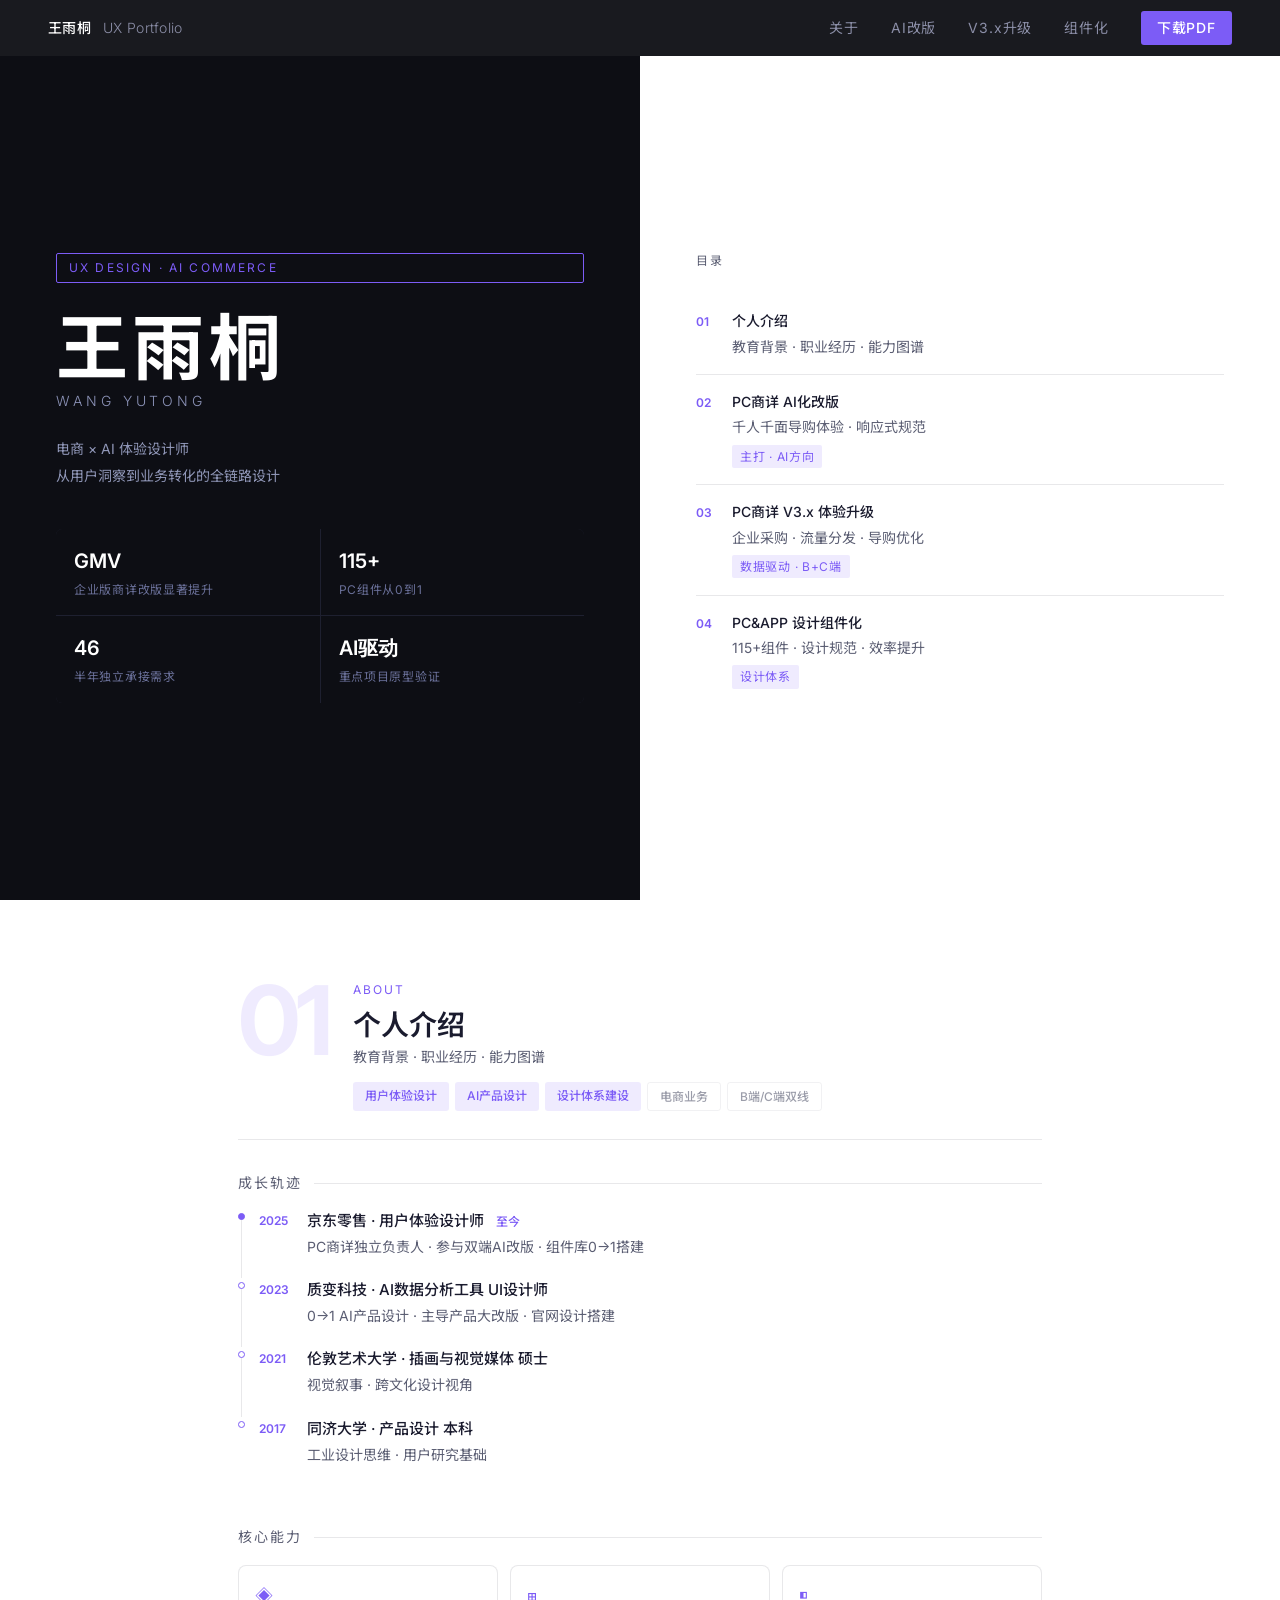
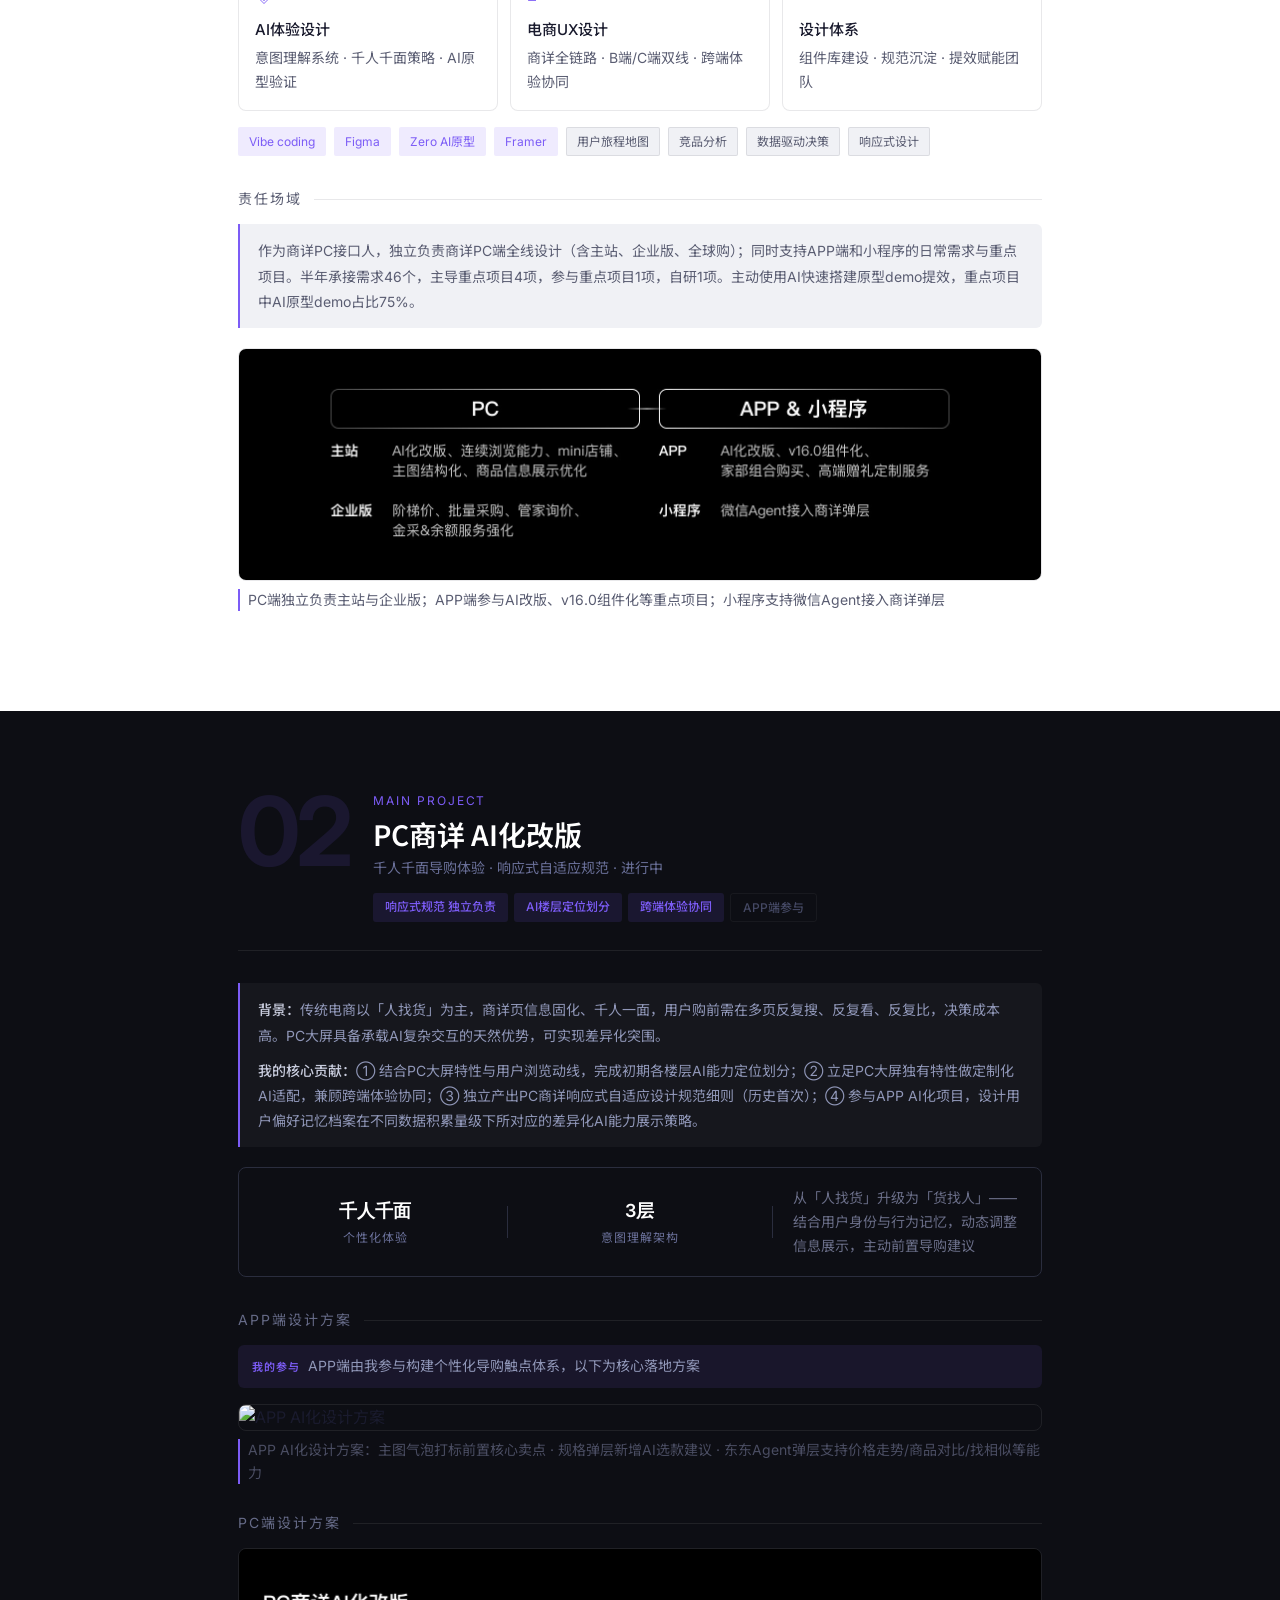
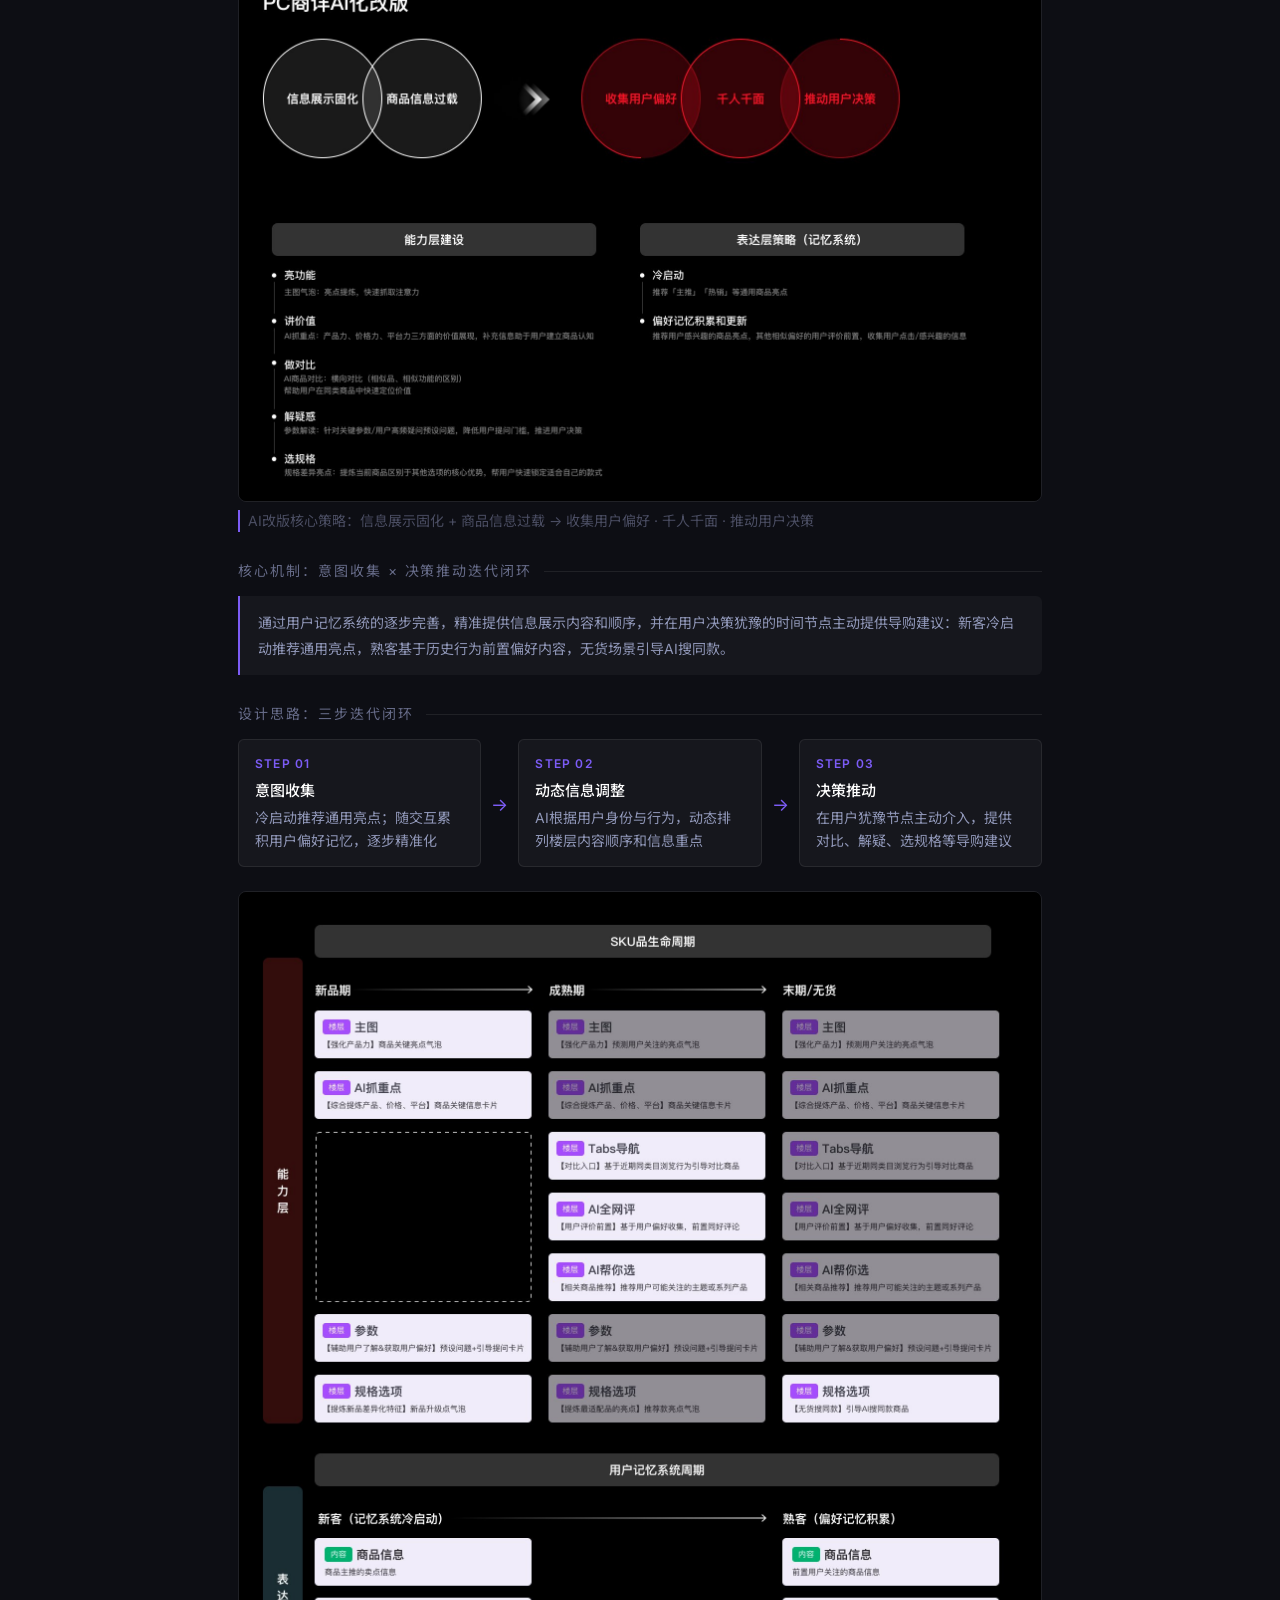
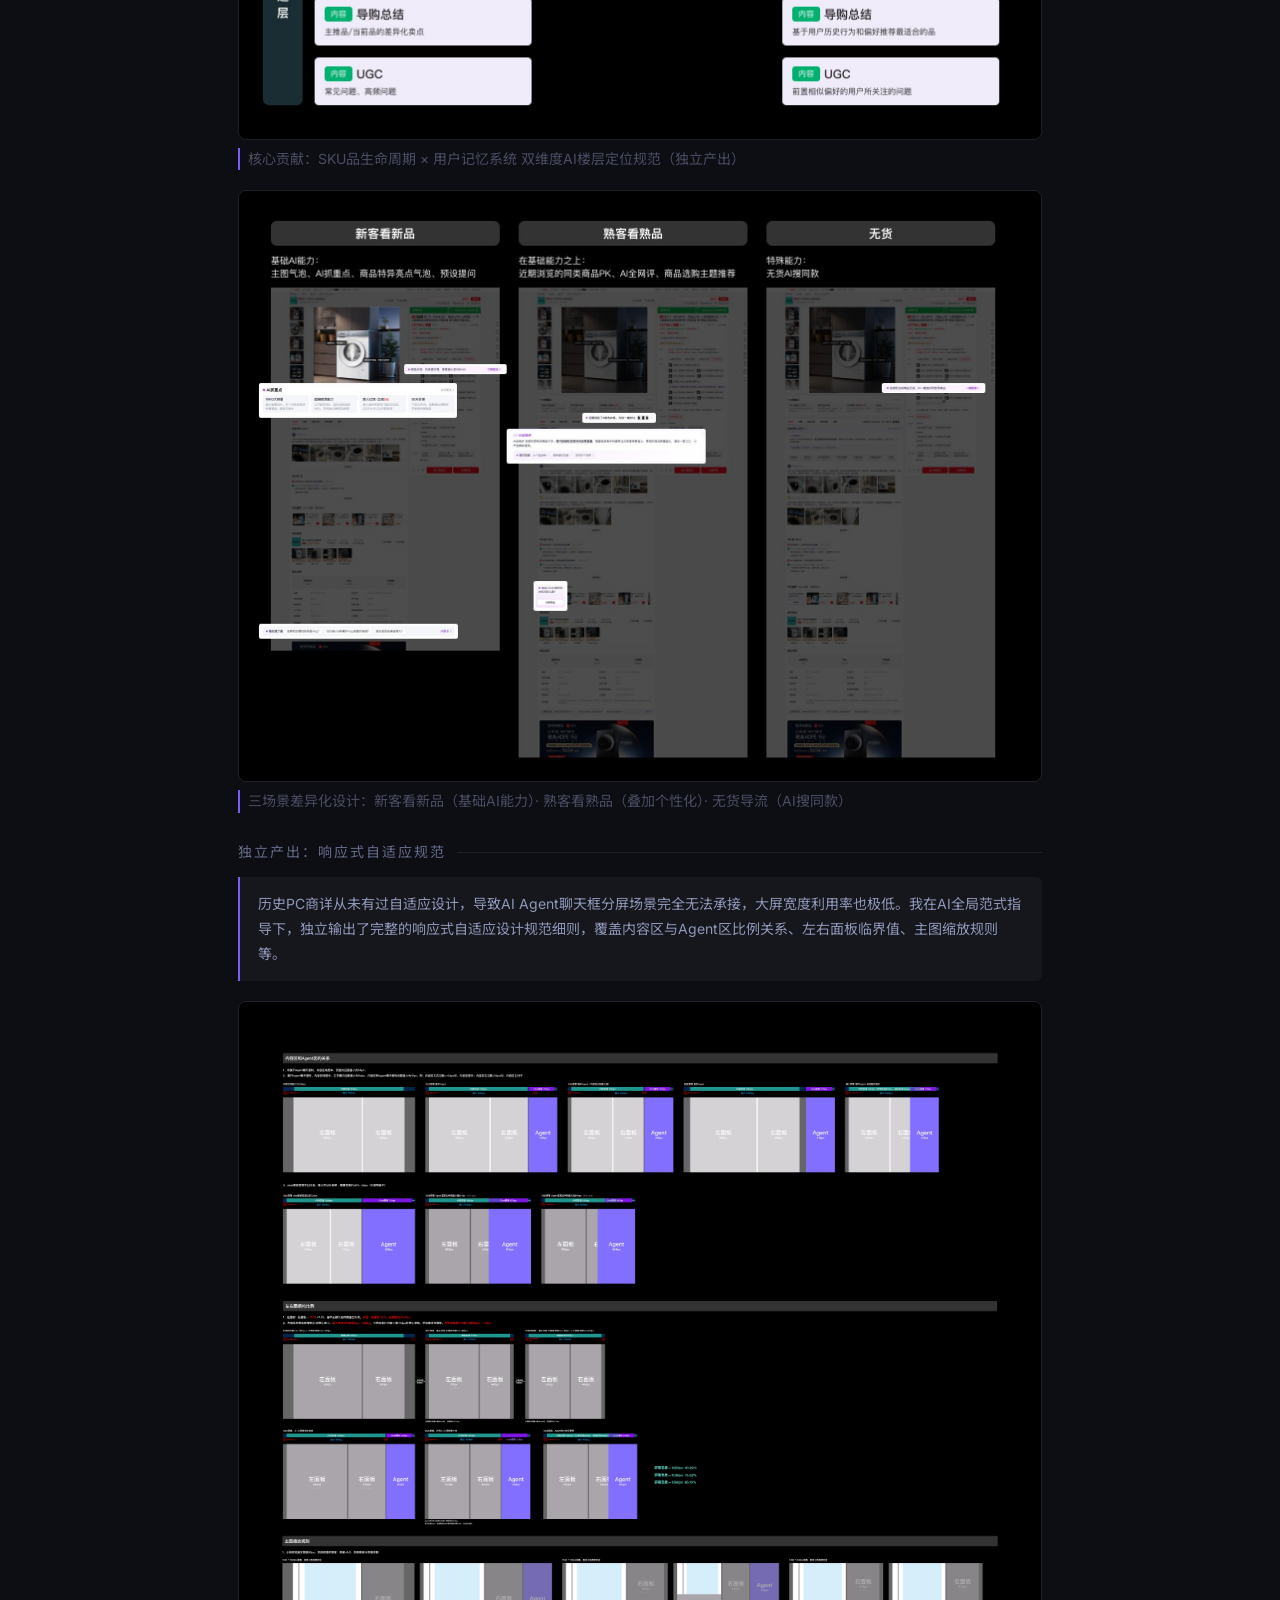
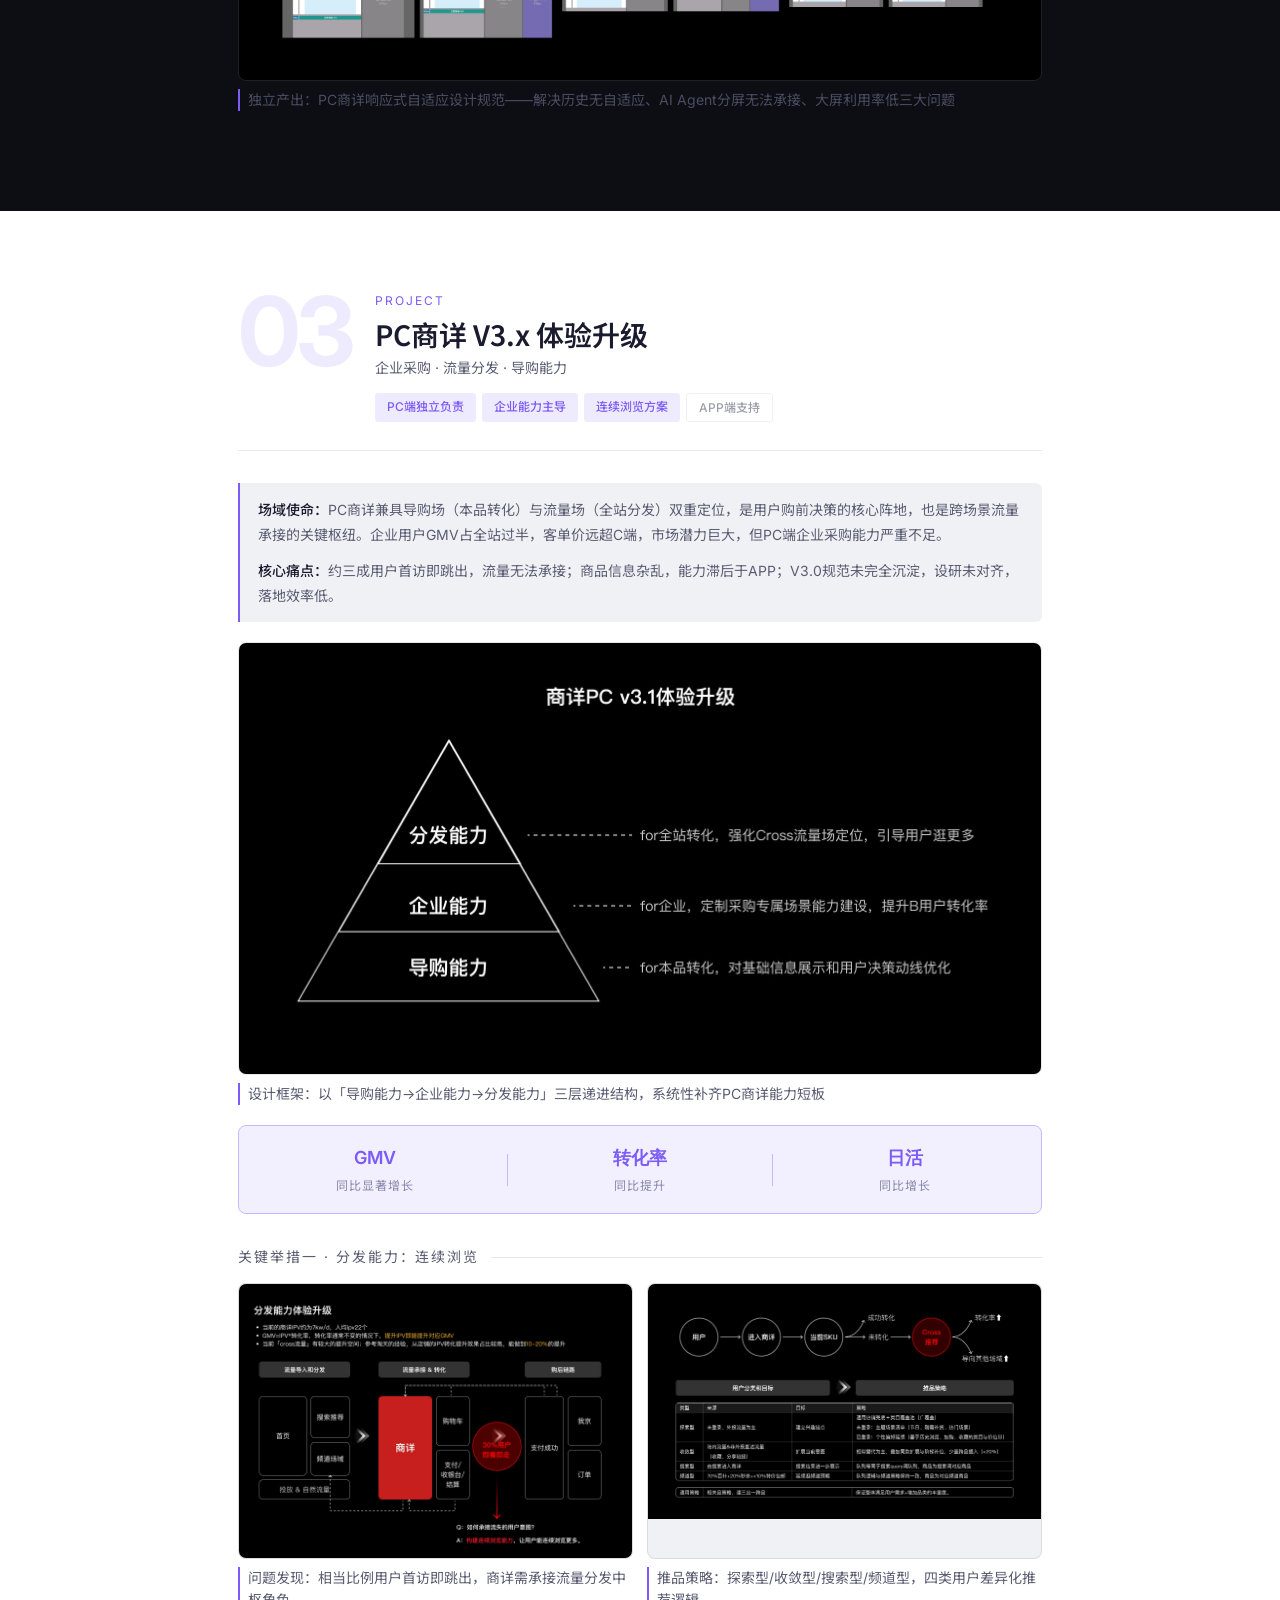
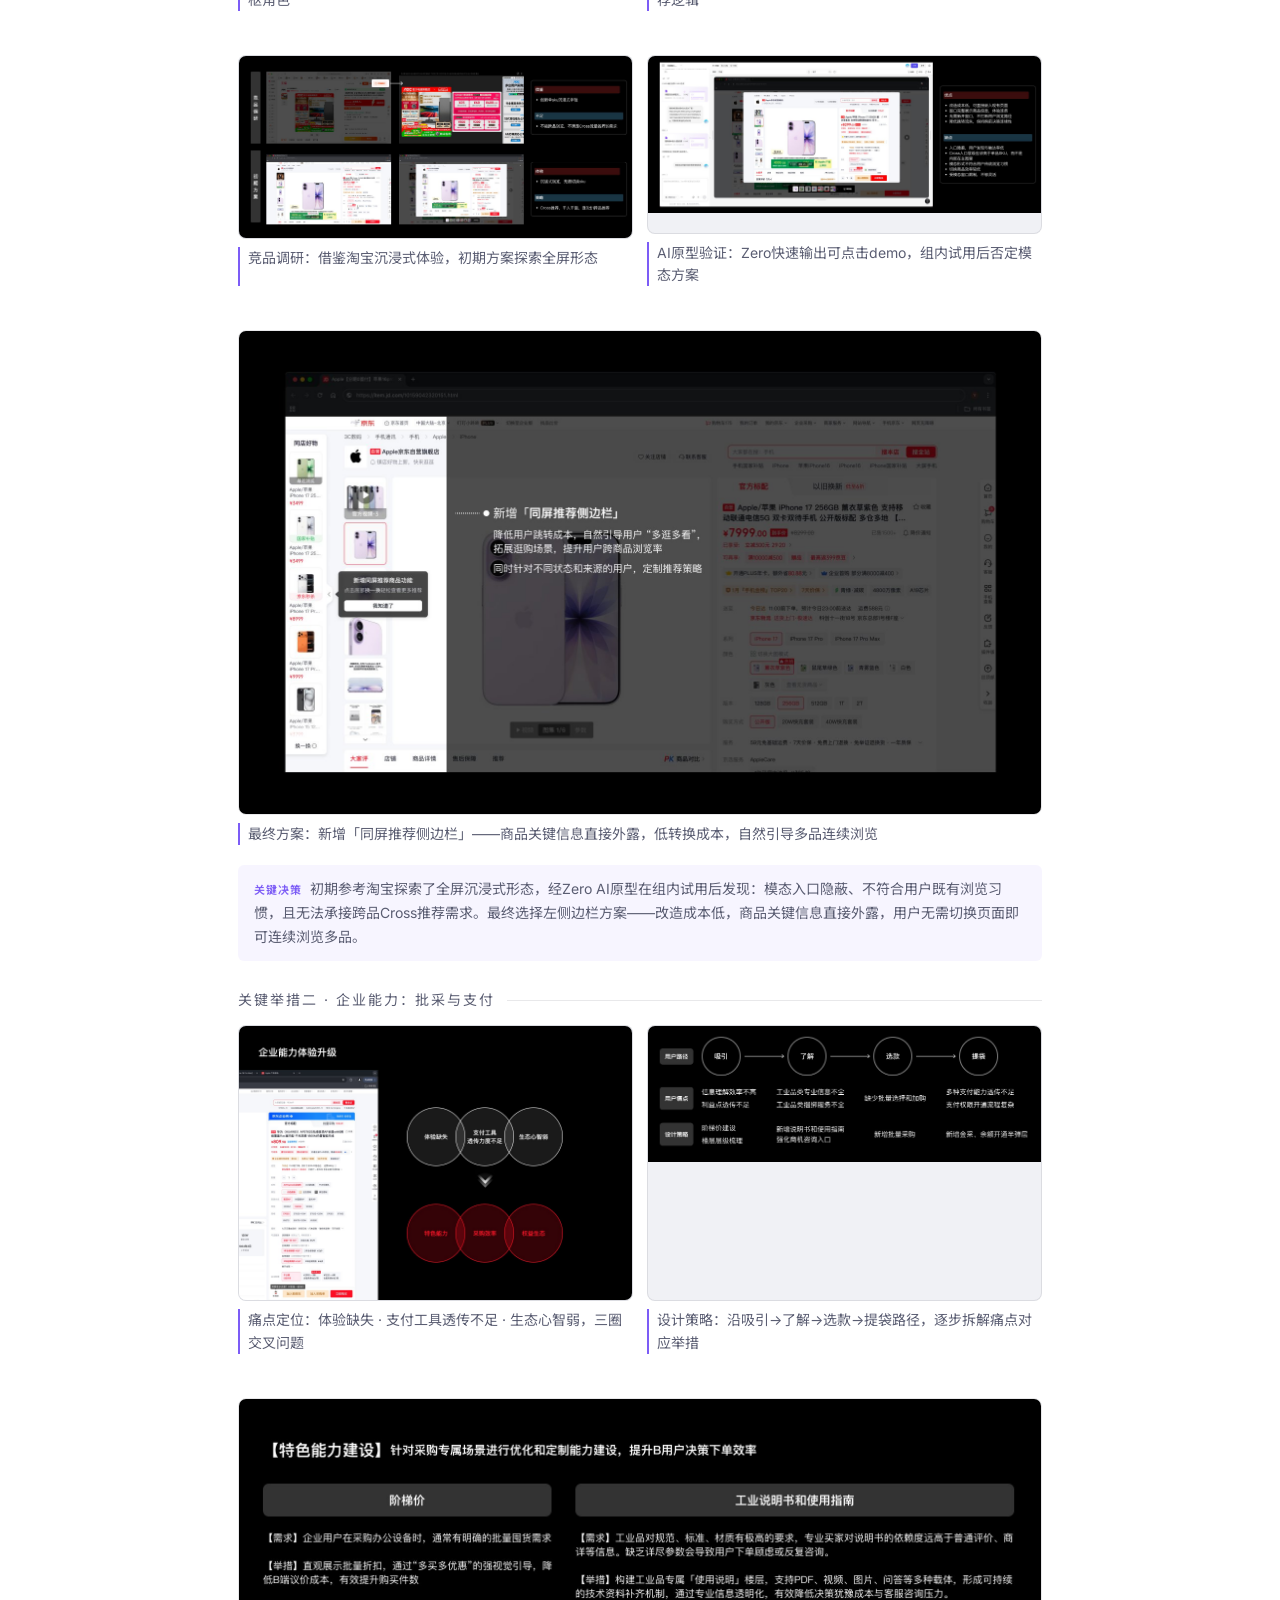
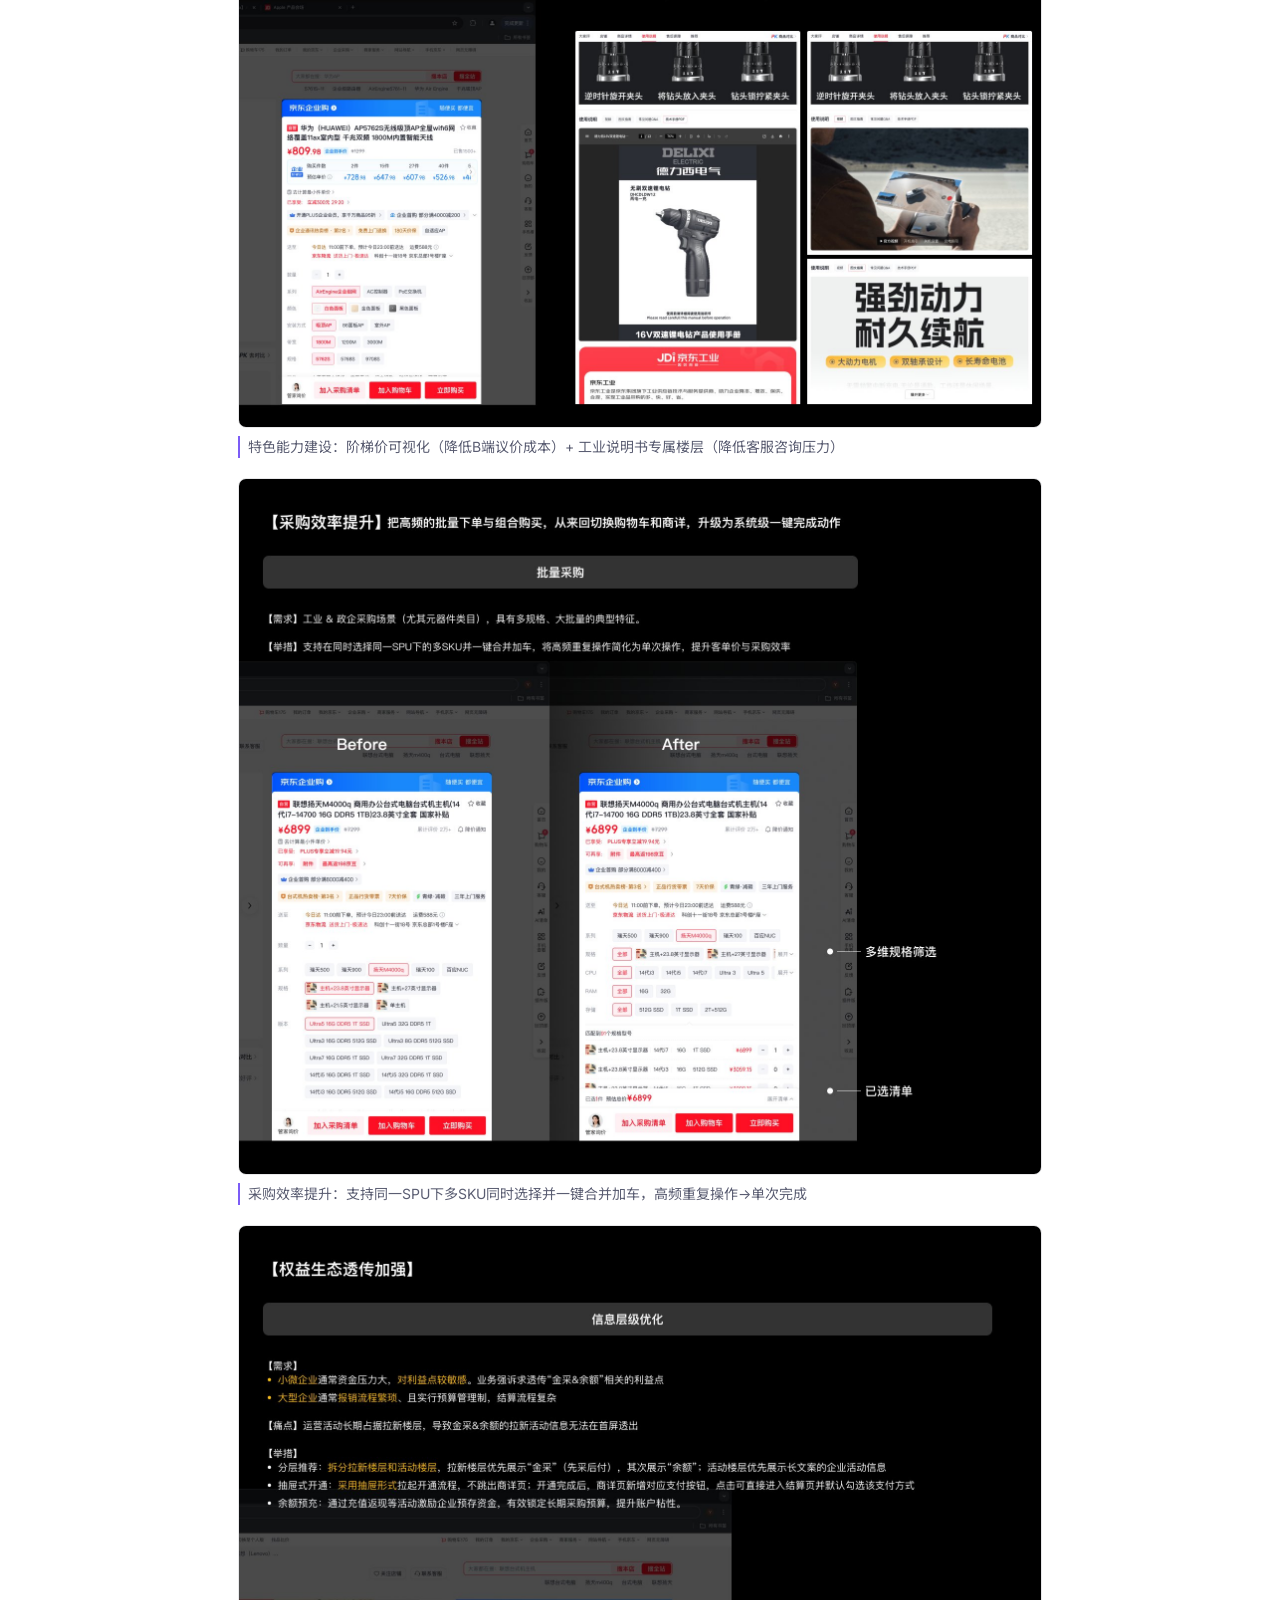
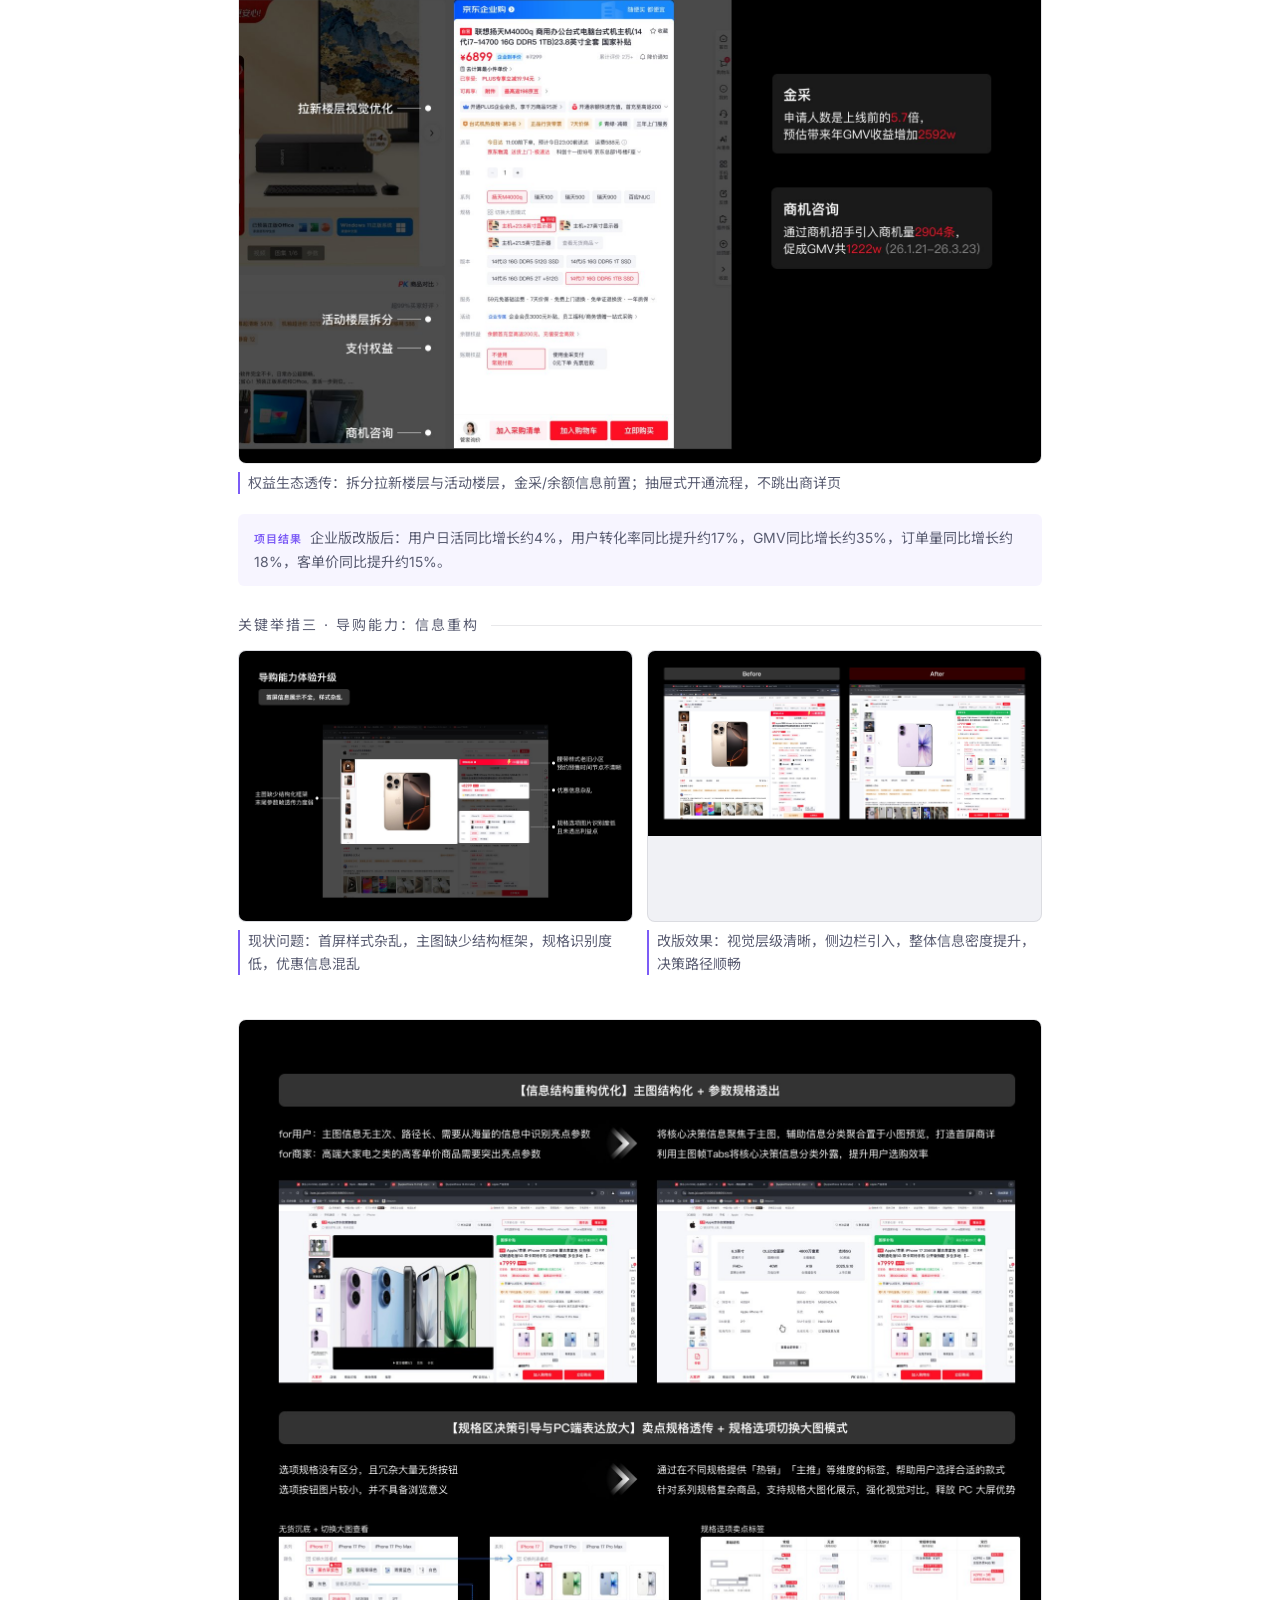
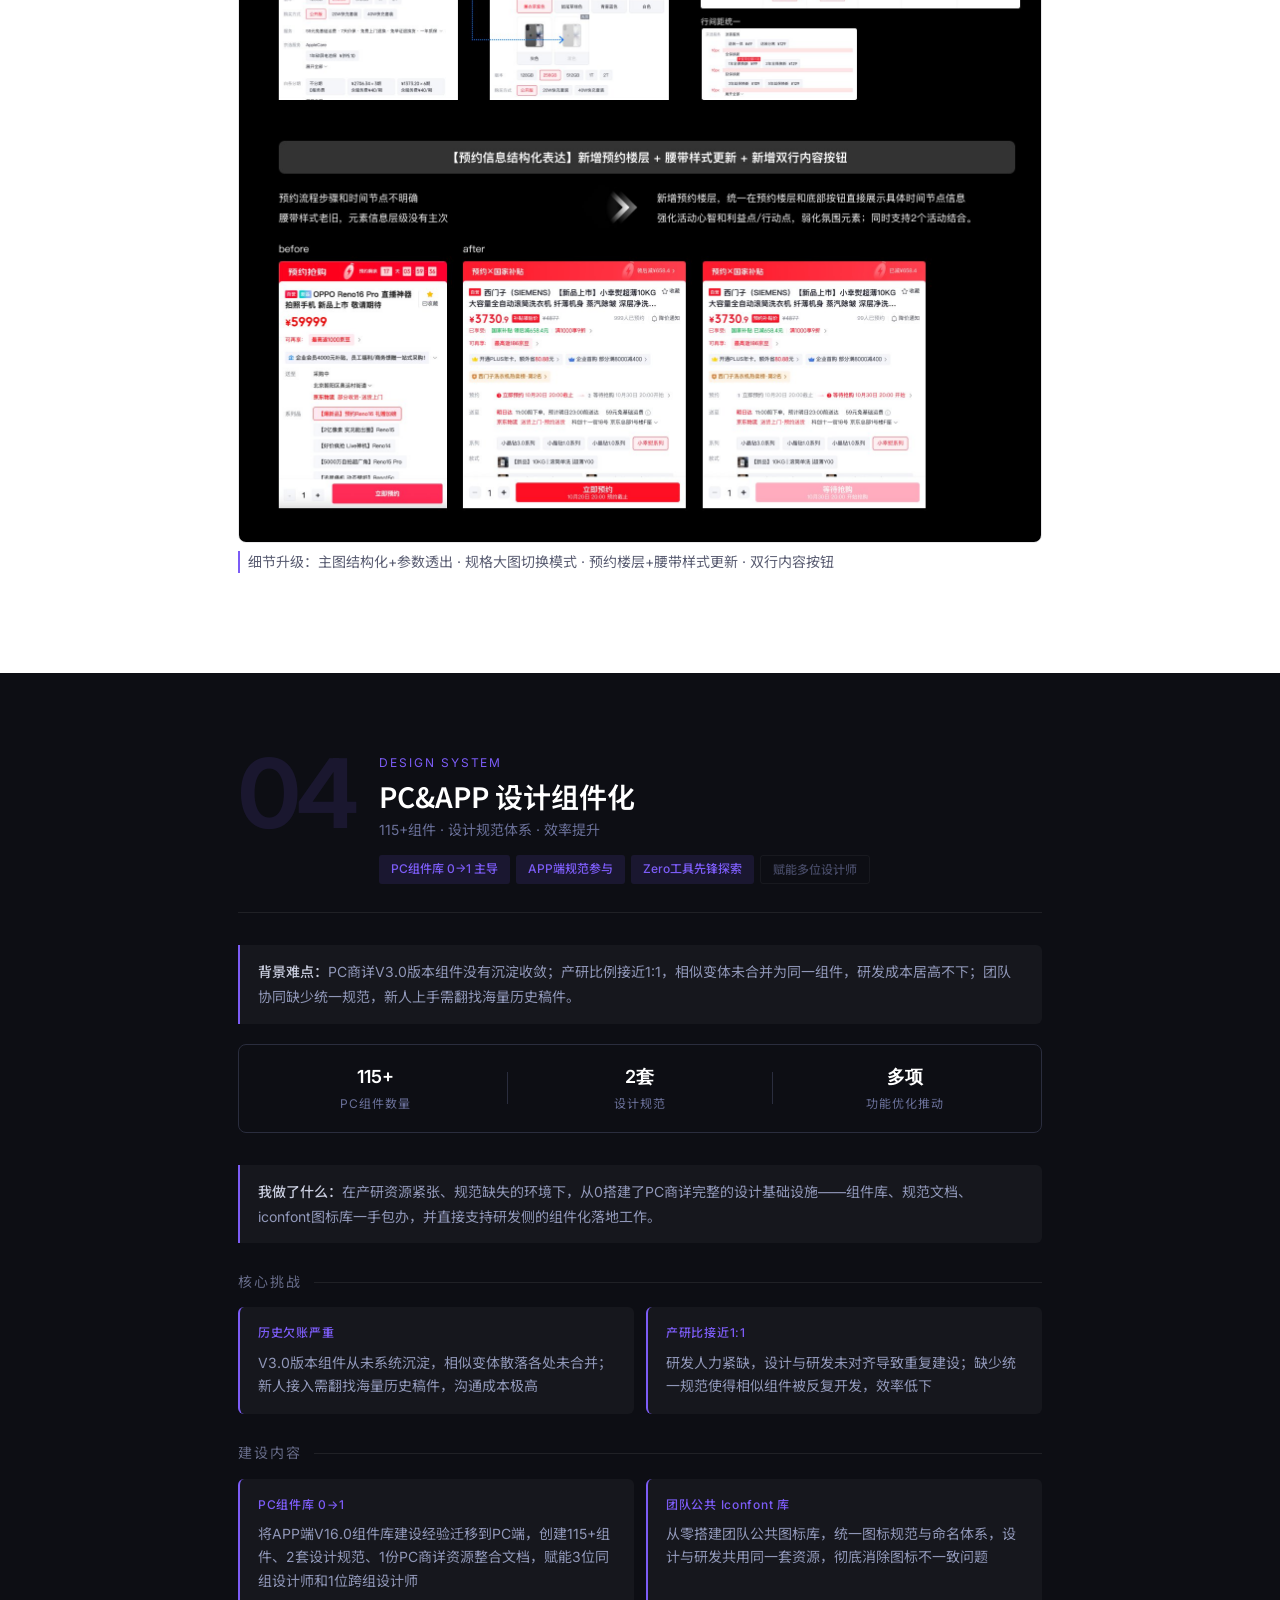
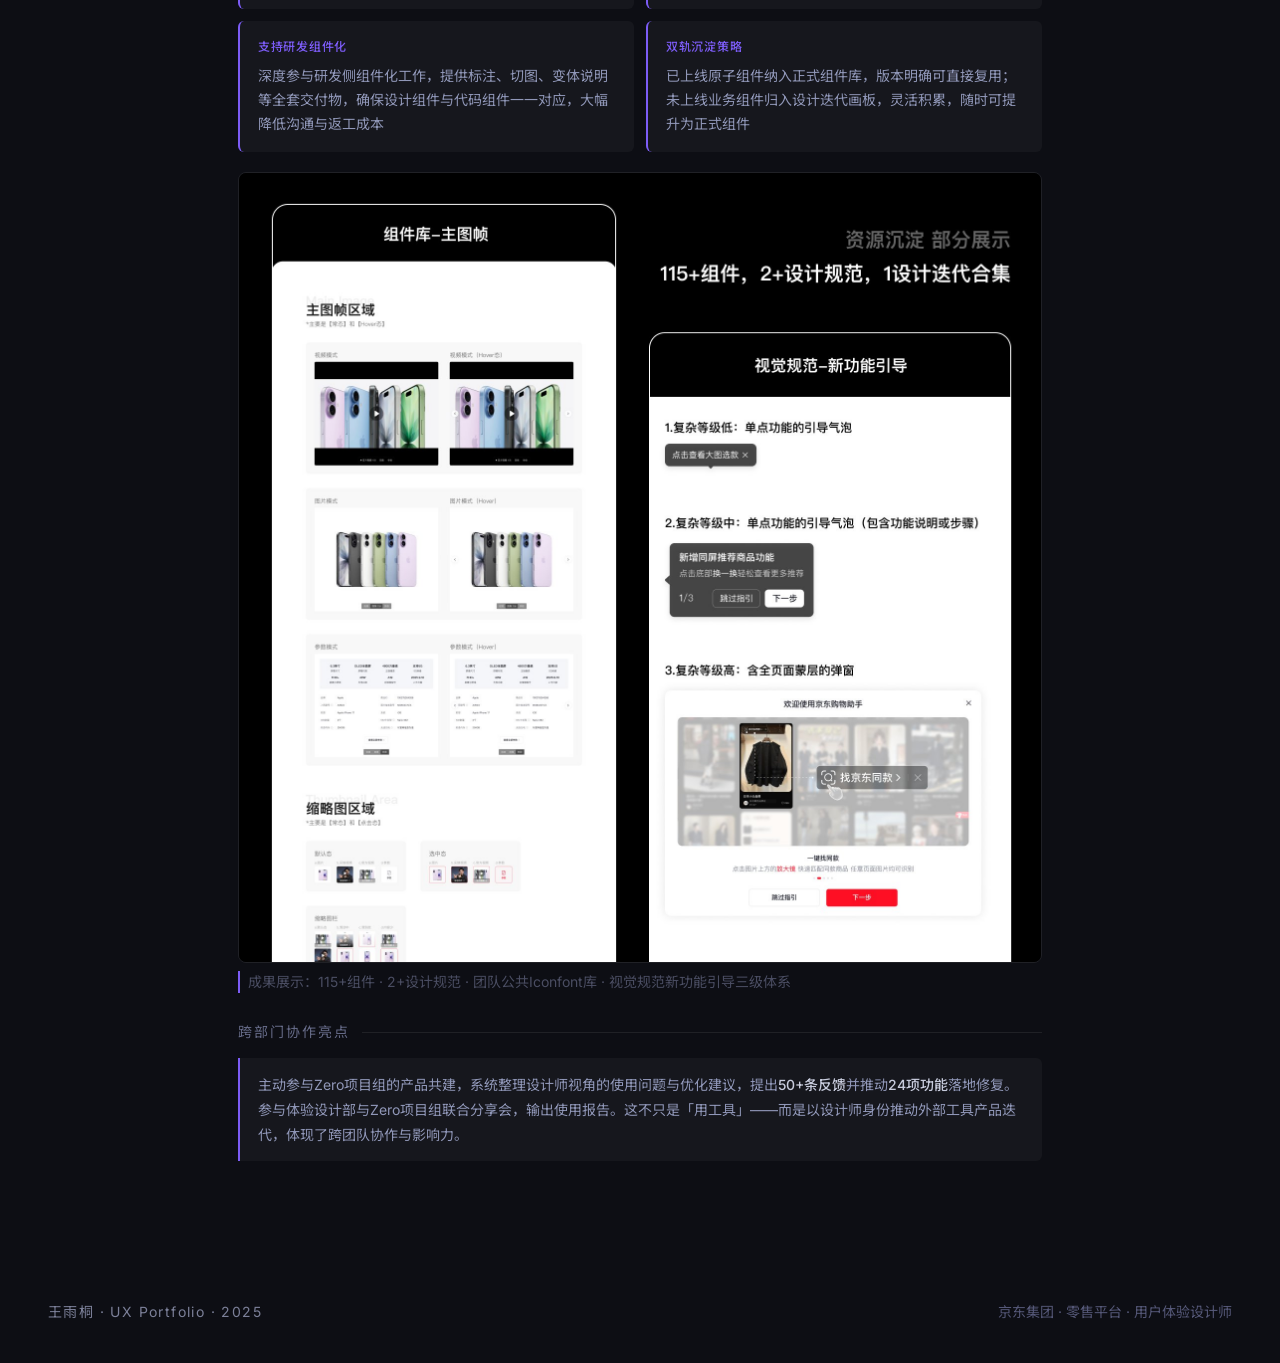
==== index.html @ b9a52a8f "APP AI化改为单张配图" ====
<!DOCTYPE html>
<html lang="zh-CN">
<head>
<meta charset="UTF-8">
<meta name="viewport" content="width=device-width, initial-scale=1.0">
<title>王雨桐 · UX Portfolio</title>
<link rel="stylesheet" href="css/style.css">
<link rel="preconnect" href="https://fonts.googleapis.com">
<link href="https://fonts.googleapis.com/css2?family=Noto+Sans+SC:wght@300;400;500;700&family=Inter:wght@300;400;500;600&display=swap" rel="stylesheet">
</head>
<body>

<nav class="nav">
  <div class="nav-name">王雨桐 <span>UX Portfolio</span></div>
  <div class="nav-links">
    <a href="#about">关于</a>
    <a href="#project-ai">AI改版</a>
    <a href="#project-v3">V3.x升级</a>
    <a href="#project-components">组件化</a>
    <a href="pdf/portfolio.pdf" class="nav-pdf" target="_blank">下载PDF</a>
  </div>
</nav>

<!-- HERO -->
<section class="hero">
  <div class="hero-left">
    <div class="hero-tag">UX Design · AI Commerce</div>
    <h1 class="hero-name">王雨桐</h1>
    <p class="hero-name-en">Wang Yutong</p>
    <p class="hero-desc">电商 × AI 体验设计师<br>从用户洞察到业务转化的全链路设计</p>
    <div class="hero-stats">
      <div class="stat"><div class="stat-val">GMV</div><div class="stat-label">企业版商详改版显著提升</div></div>
      <div class="stat"><div class="stat-val">115+</div><div class="stat-label">PC组件从0到1</div></div>
      <div class="stat"><div class="stat-val">46</div><div class="stat-label">半年独立承接需求</div></div>
      <div class="stat"><div class="stat-val">AI驱动</div><div class="stat-label">重点项目原型验证</div></div>
    </div>
  </div>
  <div class="hero-right">
    <div class="toc-label">目录</div>
    <a href="#about" class="toc-item">
      <span class="toc-num">01</span>
      <div class="toc-body"><div class="toc-title">个人介绍</div><div class="toc-sub">教育背景 · 职业经历 · 能力图谱</div></div>
    </a>
    <a href="#project-ai" class="toc-item">
      <span class="toc-num">02</span>
      <div class="toc-body"><div class="toc-title">PC商详 AI化改版</div><div class="toc-sub">千人千面导购体验 · 响应式规范</div><span class="toc-tag">主打 · AI方向</span></div>
    </a>
    <a href="#project-v3" class="toc-item">
      <span class="toc-num">03</span>
      <div class="toc-body"><div class="toc-title">PC商详 V3.x 体验升级</div><div class="toc-sub">企业采购 · 流量分发 · 导购优化</div><span class="toc-tag">数据驱动 · B+C端</span></div>
    </a>
    <a href="#project-components" class="toc-item">
      <span class="toc-num">04</span>
      <div class="toc-body"><div class="toc-title">PC&APP 设计组件化</div><div class="toc-sub">115+组件 · 设计规范 · 效率提升</div><span class="toc-tag">设计体系</span></div>
    </a>
  </div>
</section>

<!-- ABOUT -->
<section class="section" id="about">
  <div class="section-inner">
    <div class="project-header">
      <div class="project-num">01</div>
      <div class="project-meta">
        <div class="project-label">About</div>
        <div class="project-title">个人介绍</div>
        <div class="project-subtitle">教育背景 · 职业经历 · 能力图谱</div>
        <div class="project-roles">
          <span class="project-role">用户体验设计</span>
          <span class="project-role">AI产品设计</span>
          <span class="project-role">设计体系建设</span>
          <span class="project-role dim">电商业务</span>
          <span class="project-role dim">B端/C端双线</span>
        </div>
      </div>
    </div>
    <div class="content-heading">成长轨迹</div>
    <div class="timeline">
      <div class="timeline-item current">
        <div class="timeline-dot filled"></div>
        <div class="timeline-year">2025</div>
        <div class="timeline-body">
          <div class="timeline-title">京东零售 · 用户体验设计师 <span class="badge-now">至今</span></div>
          <div class="timeline-sub">PC商详独立负责人 · 参与双端AI改版 · 组件库0→1搭建</div>
        </div>
      </div>
      <div class="timeline-item">
        <div class="timeline-dot"></div>
        <div class="timeline-year">2023</div>
        <div class="timeline-body">
          <div class="timeline-title">质变科技 · AI数据分析工具 UI设计师</div>
          <div class="timeline-sub">0→1 AI产品设计 · 主导产品大改版 · 官网设计搭建</div>
        </div>
      </div>
      <div class="timeline-item">
        <div class="timeline-dot"></div>
        <div class="timeline-year">2021</div>
        <div class="timeline-body">
          <div class="timeline-title">伦敦艺术大学 · 插画与视觉媒体 硕士</div>
          <div class="timeline-sub">视觉叙事 · 跨文化设计视角</div>
        </div>
      </div>
      <div class="timeline-item">
        <div class="timeline-dot"></div>
        <div class="timeline-year">2017</div>
        <div class="timeline-body">
          <div class="timeline-title">同济大学 · 产品设计 本科</div>
          <div class="timeline-sub">工业设计思维 · 用户研究基础</div>
        </div>
      </div>
    </div>
    <div class="content-heading" style="margin-top:40px;">核心能力</div>
    <div class="skills-grid">
      <div class="skill-card"><div class="skill-icon">◈</div><div class="skill-title">AI体验设计</div><div class="skill-items">意图理解系统 · 千人千面策略 · AI原型验证</div></div>
      <div class="skill-card"><div class="skill-icon">⊞</div><div class="skill-title">电商UX设计</div><div class="skill-items">商详全链路 · B端/C端双线 · 跨端体验协同</div></div>
      <div class="skill-card"><div class="skill-icon">◧</div><div class="skill-title">设计体系</div><div class="skill-items">组件库建设 · 规范沉淀 · 提效赋能团队</div></div>
    </div>
    <div class="tags">
      <span class="tag purple">Vibe coding</span><span class="tag purple">Figma</span><span class="tag purple">Zero AI原型</span><span class="tag purple">Framer</span>
      <span class="tag">用户旅程地图</span><span class="tag">竞品分析</span><span class="tag">数据驱动决策</span><span class="tag">响应式设计</span>
    </div>
    <div class="content-heading" style="margin-top:32px;">责任场域</div>
    <div class="project-context">
      <p>作为商详PC接口人，独立负责商详PC端全线设计（含主站、企业版、全球购）；同时支持APP端和小程序的日常需求与重点项目。半年承接需求46个，主导重点项目4项，参与重点项目1项，自研1项。主动使用AI快速搭建原型demo提效，重点项目中AI原型demo占比75%。</p>
    </div>
    <div class="img-block full" style="margin-top:16px;">
      <img src="images/01_scope.png" alt="责任场域总览">
      <div class="img-caption">PC端独立负责主站与企业版；APP端参与AI改版、v16.0组件化等重点项目；小程序支持微信Agent接入商详弹层</div>
    </div>
  </div>
</section>

<!-- PROJECT: AI -->
<section class="section dark" id="project-ai">
  <div class="section-inner">
    <div class="project-header">
      <div class="project-num">02</div>
      <div class="project-meta">
        <div class="project-label">Main Project</div>
        <div class="project-title">PC商详 AI化改版</div>
        <div class="project-subtitle">千人千面导购体验 · 响应式自适应规范 · 进行中</div>
        <div class="project-roles">
          <span class="project-role">响应式规范 独立负责</span>
          <span class="project-role">AI楼层定位划分</span>
          <span class="project-role">跨端体验协同</span>
          <span class="project-role dim">APP端参与</span>
        </div>
      </div>
    </div>

    <div class="project-context">
      <p><strong>背景：</strong>传统电商以「人找货」为主，商详页信息固化、千人一面，用户购前需在多页反复搜、反复看、反复比，决策成本高。PC大屏具备承载AI复杂交互的天然优势，可实现差异化突围。</p>
      <p style="margin-top:10px;"><strong>我的核心贡献：</strong>① 结合PC大屏特性与用户浏览动线，完成初期各楼层AI能力定位划分；② 立足PC大屏独有特性做定制化AI适配，兼顾跨端体验协同；③ 独立产出PC商详响应式自适应设计规范细则（历史首次）；④ 参与APP AI化项目，设计用户偏好记忆档案在不同数据积累量级下所对应的差异化AI能力展示策略。</p>
    </div>
    <div class="result-bar">
      <div class="result-metric"><div class="r-val">千人千面</div><div class="r-label">个性化体验</div></div>
      <div class="result-div"></div>
      <div class="result-metric"><div class="r-val">3层</div><div class="r-label">意图理解架构</div></div>
      <div class="result-div"></div>
      <div class="result-desc">从「人找货」升级为「货找人」——结合用户身份与行为记忆，动态调整信息展示，主动前置导购建议</div>
    </div>

    <div class="content-heading">APP端设计方案</div>

    <div class="app-note">
      <span class="app-note-label">我的参与</span>APP端由我参与构建个性化导购触点体系，以下为核心落地方案
    </div>

    <div class="img-block full">
      <img src="images/app_ai_design.png" alt="APP AI化设计方案">
      <div class="img-caption">APP AI化设计方案：主图气泡打标前置核心卖点 · 规格弹层新增AI选款建议 · 东东Agent弹层支持价格走势/商品对比/找相似等能力</div>
    </div>

    <div class="content-heading">PC端设计方案</div>

    <!-- 图17：AI策略总图 全宽 -->
    <div class="img-block full">
      <img src="images/17_ai_strategy.png" alt="PC商详AI化改版策略图">
      <div class="img-caption">AI改版核心策略：信息展示固化 + 商品信息过载 → 收集用户偏好 · 千人千面 · 推动用户决策</div>
    </div>

    <div class="content-heading">核心机制：意图收集 × 决策推动迭代闭环</div>
    <div class="project-context">
      <p>通过用户记忆系统的逐步完善，精准提供信息展示内容和顺序，并在用户决策犹豫的时间节点主动提供导购建议：新客冷启动推荐通用亮点，熟客基于历史行为前置偏好内容，无货场景引导AI搜同款。</p>
    </div>
    <div class="content-heading">设计思路：三步迭代闭环</div>
    <div class="process-row">
      <div class="process-step"><div class="ps-num">STEP 01</div><div class="ps-title">意图收集</div><div class="ps-text">冷启动推荐通用亮点；随交互累积用户偏好记忆，逐步精准化</div></div>
      <div class="process-arrow">→</div>
      <div class="process-step"><div class="ps-num">STEP 02</div><div class="ps-title">动态信息调整</div><div class="ps-text">AI根据用户身份与行为，动态排列楼层内容顺序和信息重点</div></div>
      <div class="process-arrow">→</div>
      <div class="process-step"><div class="ps-num">STEP 03</div><div class="ps-title">决策推动</div><div class="ps-text">在用户犹豫节点主动介入，提供对比、解疑、选规格等导购建议</div></div>
    </div>

    <!-- 图18：SKU×记忆系统矩阵 全宽 -->
    <div class="img-block full">
      <img src="images/18_ai_matrix.png" alt="SKU生命周期×用户记忆系统矩阵">
      <div class="img-caption">核心贡献：SKU品生命周期 × 用户记忆系统 双维度AI楼层定位规范（独立产出）</div>
    </div>

    <!-- 图19：三场景方案 全宽 -->
    <div class="img-block full">
      <img src="images/19_ai_scenarios.png" alt="新客/熟客/无货三场景AI设计方案">
      <div class="img-caption">三场景差异化设计：新客看新品（基础AI能力）· 熟客看熟品（叠加个性化）· 无货导流（AI搜同款）</div>
    </div>

    <div class="content-heading">独立产出：响应式自适应规范</div>
    <div class="project-context">
      <p>历史PC商详从未有过自适应设计，导致AI Agent聊天框分屏场景完全无法承接，大屏宽度利用率也极低。我在AI全局范式指导下，独立输出了完整的响应式自适应设计规范细则，覆盖内容区与Agent区比例关系、左右面板临界值、主图缩放规则等。</p>
    </div>
    <!-- 图20：响应式规范 全宽 -->
    <div class="img-block full">
      <img src="images/20_responsive_spec.png" alt="响应式自适应规范">
      <div class="img-caption">独立产出：PC商详响应式自适应设计规范——解决历史无自适应、AI Agent分屏无法承接、大屏利用率低三大问题</div>
    </div>

  </div>
</section>

<!-- PROJECT: V3.x -->
<section class="section" id="project-v3">
  <div class="section-inner">
    <div class="project-header">
      <div class="project-num">03</div>
      <div class="project-meta">
        <div class="project-label">Project</div>
        <div class="project-title">PC商详 V3.x 体验升级</div>
        <div class="project-subtitle">企业采购 · 流量分发 · 导购能力</div>
        <div class="project-roles">
          <span class="project-role">PC端独立负责</span>
          <span class="project-role">企业能力主导</span>
          <span class="project-role">连续浏览方案</span>
          <span class="project-role dim">APP端支持</span>
        </div>
      </div>
    </div>

    <div class="project-context">
      <p><strong>场域使命：</strong>PC商详兼具导购场（本品转化）与流量场（全站分发）双重定位，是用户购前决策的核心阵地，也是跨场景流量承接的关键枢纽。企业用户GMV占全站过半，客单价远超C端，市场潜力巨大，但PC端企业采购能力严重不足。</p>
      <p style="margin-top:10px;"><strong>核心痛点：</strong>约三成用户首访即跳出，流量无法承接；商品信息杂乱，能力滞后于APP；V3.0规范未完全沉淀，设研未对齐，落地效率低。</p>
    </div>
    <div class="img-block full">
      <img src="images/02_pyramid.png" alt="三层能力升级体系">
      <div class="img-caption">设计框架：以「导购能力→企业能力→分发能力」三层递进结构，系统性补齐PC商详能力短板</div>
    </div>
    <div class="result-bar light">
      <div class="result-metric"><div class="r-val purple">GMV</div><div class="r-label">同比显著增长</div></div>
      <div class="result-div purple"></div>
      <div class="result-metric"><div class="r-val purple">转化率</div><div class="r-label">同比提升</div></div>
      <div class="result-div purple"></div>
      <div class="result-metric"><div class="r-val purple">日活</div><div class="r-label">同比增长</div></div>
    </div>

    <div class="content-heading">关键举措一 · 分发能力：连续浏览</div>

    <!-- 图3+4 并排：流量问题分析 + 推品策略 -->
    <div class="img-row">
      <div class="img-block half">
        <div class="img-wrap"><img src="images/03_traffic_flow.png" alt="分发流量问题分析"></div>
        <div class="img-caption">问题发现：相当比例用户首访即跳出，商详需承接流量分发中枢角色</div>
      </div>
      <div class="img-block half">
        <div class="img-wrap"><img src="images/04_cross_strategy.png" alt="用户分类×推品策略矩阵"></div>
        <div class="img-caption">推品策略：探索型/收敛型/搜索型/频道型，四类用户差异化推荐逻辑</div>
      </div>
    </div>

    <!-- 图5+6 并排：竞品调研 + AI原型验证 -->
    <div class="img-row">
      <div class="img-block half">
        <div class="img-wrap"><img src="images/05_competitor_research.png" alt="竞品调研与初期方案"></div>
        <div class="img-caption">竞品调研：借鉴淘宝沉浸式体验，初期方案探索全屏形态</div>
      </div>
      <div class="img-block half">
        <div class="img-wrap"><img src="images/06_zero_ai_prototype.png" alt="Zero AI原型快速验证"></div>
        <div class="img-caption">AI原型验证：Zero快速输出可点击demo，组内试用后否定模态方案</div>
      </div>
    </div>

    <!-- 图7 全宽：最终方案 -->
    <div class="img-block full">
      <div class="img-wrap"><img src="images/07_sidebar_final.png" alt="最终方案：同屏推荐侧边栏"></div>
      <div class="img-caption">最终方案：新增「同屏推荐侧边栏」——商品关键信息直接外露，低转换成本，自然引导多品连续浏览</div>
    </div>
    <div class="decision-note">
      <span class="decision-label">关键决策</span>初期参考淘宝探索了全屏沉浸式形态，经Zero AI原型在组内试用后发现：模态入口隐蔽、不符合用户既有浏览习惯，且无法承接跨品Cross推荐需求。最终选择左侧边栏方案——改造成本低，商品关键信息直接外露，用户无需切换页面即可连续浏览多品。
    </div>

    <div class="content-heading">关键举措二 · 企业能力：批采与支付</div>

    <!-- 图8+9 并排：企业痛点 + 用户路径 -->
    <div class="img-row">
      <div class="img-block half">
        <div class="img-wrap"><img src="images/08_enterprise_pain.png" alt="企业能力痛点分析"></div>
        <div class="img-caption">痛点定位：体验缺失 · 支付工具透传不足 · 生态心智弱，三圈交叉问题</div>
      </div>
      <div class="img-block half">
        <div class="img-wrap"><img src="images/09_user_journey.png" alt="用户路径设计思考"></div>
        <div class="img-caption">设计策略：沿吸引→了解→选款→提袋路径，逐步拆解痛点对应举措</div>
      </div>
    </div>

    <!-- 图10 全宽：阶梯价+工业说明书 -->
    <div class="img-block full">
      <div class="img-wrap"><img src="images/10_tiered_price.png" alt="阶梯价与工业说明书"></div>
      <div class="img-caption">特色能力建设：阶梯价可视化（降低B端议价成本）+ 工业说明书专属楼层（降低客服咨询压力）</div>
    </div>

    <!-- 图11 全宽：批量采购 before/after -->
    <div class="img-block full">
      <div class="img-wrap"><img src="images/11_bulk_purchase.png" alt="批量采购Before/After"></div>
      <div class="img-caption">采购效率提升：支持同一SPU下多SKU同时选择并一键合并加车，高频重复操作→单次完成</div>
    </div>

    <!-- 图12 全宽：权益生态 -->
    <div class="img-block full">
      <div class="img-wrap"><img src="images/12_rights_ecosystem.png" alt="权益生态透传加强"></div>
      <div class="img-caption">权益生态透传：拆分拉新楼层与活动楼层，金采/余额信息前置；抽屉式开通流程，不跳出商详页</div>
    </div>
    <div class="decision-note">
      <span class="decision-label">项目结果</span>企业版改版后：用户日活同比增长约4%，用户转化率同比提升约17%，GMV同比增长约35%，订单量同比增长约18%，客单价同比提升约15%。
    </div>

    <div class="content-heading">关键举措三 · 导购能力：信息重构</div>

    <!-- 图13+14 并排：导购现状 + 整体before/after -->
    <div class="img-row">
      <div class="img-block half">
        <div class="img-wrap"><img src="images/13_guide_before.png" alt="导购现状问题"></div>
        <div class="img-caption">现状问题：首屏样式杂乱，主图缺少结构框架，规格识别度低，优惠信息混乱</div>
      </div>
      <div class="img-block half">
        <div class="img-wrap"><img src="images/14_before_after.png" alt="整体Before/After对比"></div>
        <div class="img-caption">改版效果：视觉层级清晰，侧边栏引入，整体信息密度提升，决策路径顺畅</div>
      </div>
    </div>

    <!-- 图15 全宽：信息结构重构细节 -->
    <div class="img-block full">
      <div class="img-wrap"><img src="images/15_info_restructure.png" alt="信息结构重构细节"></div>
      <div class="img-caption">细节升级：主图结构化+参数透出 · 规格大图切换模式 · 预约楼层+腰带样式更新 · 双行内容按钮</div>
    </div>

  </div>
</section>

<!-- PROJECT: COMPONENTS -->
<section class="section dark" id="project-components">
  <div class="section-inner">
    <div class="project-header">
      <div class="project-num">04</div>
      <div class="project-meta">
        <div class="project-label">Design System</div>
        <div class="project-title">PC&APP 设计组件化</div>
        <div class="project-subtitle">115+组件 · 设计规范体系 · 效率提升</div>
        <div class="project-roles">
          <span class="project-role">PC组件库 0→1 主导</span>
          <span class="project-role">APP端规范参与</span>
          <span class="project-role">Zero工具先锋探索</span>
          <span class="project-role dim">赋能多位设计师</span>
        </div>
      </div>
    </div>

    <div class="project-context">
      <p><strong>背景难点：</strong>PC商详V3.0版本组件没有沉淀收敛；产研比例接近1:1，相似变体未合并为同一组件，研发成本居高不下；团队协同缺少统一规范，新人上手需翻找海量历史稿件。</p>
    </div>
    <div class="result-bar">
      <div class="result-metric"><div class="r-val">115+</div><div class="r-label">PC组件数量</div></div>
      <div class="result-div"></div>
      <div class="result-metric"><div class="r-val">2套</div><div class="r-label">设计规范</div></div>
      <div class="result-div"></div>
      <div class="result-metric"><div class="r-val">多项</div><div class="r-label">功能优化推动</div></div>
    </div>

    <div class="project-context">
      <p><strong>我做了什么：</strong>在产研资源紧张、规范缺失的环境下，从0搭建了PC商详完整的设计基础设施——组件库、规范文档、iconfont图标库一手包办，并直接支持研发侧的组件化落地工作。</p>
    </div>

    <div class="content-heading">核心挑战</div>
    <div class="content-grid">
      <div class="content-card">
        <div class="content-card-label">历史欠账严重</div>
        <div class="content-card-text">V3.0版本组件从未系统沉淀，相似变体散落各处未合并；新人接入需翻找海量历史稿件，沟通成本极高</div>
      </div>
      <div class="content-card">
        <div class="content-card-label">产研比接近1:1</div>
        <div class="content-card-text">研发人力紧缺，设计与研发未对齐导致重复建设；缺少统一规范使得相似组件被反复开发，效率低下</div>
      </div>
    </div>

    <div class="content-heading">建设内容</div>
    <div class="content-grid">
      <div class="content-card">
        <div class="content-card-label">PC组件库 0→1</div>
        <div class="content-card-text">将APP端V16.0组件库建设经验迁移到PC端，创建115+组件、2套设计规范、1份PC商详资源整合文档，赋能3位同组设计师和1位跨组设计师</div>
      </div>
      <div class="content-card">
        <div class="content-card-label">团队公共 Iconfont 库</div>
        <div class="content-card-text">从零搭建团队公共图标库，统一图标规范与命名体系，设计与研发共用同一套资源，彻底消除图标不一致问题</div>
      </div>
      <div class="content-card">
        <div class="content-card-label">支持研发组件化</div>
        <div class="content-card-text">深度参与研发侧组件化工作，提供标注、切图、变体说明等全套交付物，确保设计组件与代码组件一一对应，大幅降低沟通与返工成本</div>
      </div>
      <div class="content-card">
        <div class="content-card-label">双轨沉淀策略</div>
        <div class="content-card-text">已上线原子组件纳入正式组件库，版本明确可直接复用；未上线业务组件归入设计迭代画板，灵活积累，随时可提升为正式组件</div>
      </div>
    </div>

    <div class="img-block full" style="margin-top:8px;">
      <img src="images/16_component_lib.png" alt="组件库与视觉规范展示">
      <div class="img-caption">成果展示：115+组件 · 2+设计规范 · 团队公共Iconfont库 · 视觉规范新功能引导三级体系</div>
    </div>

    <div class="content-heading">跨部门协作亮点</div>
    <div class="project-context">
      <p>主动参与Zero项目组的产品共建，系统整理设计师视角的使用问题与优化建议，提出<strong>50+条反馈</strong>并推动<strong>24项功能</strong>落地修复。参与体验设计部与Zero项目组联合分享会，输出使用报告。这不只是「用工具」——而是以设计师身份推动外部工具产品迭代，体现了跨团队协作与影响力。</p>
    </div>

  </div>
</section>

<footer class="footer">
  <div class="footer-name">王雨桐 · UX Portfolio · 2025</div>
  <div class="footer-contact">京东集团 · 零售平台 · 用户体验设计师</div>
</footer>

<script src="js/main.js"></script>
</body>
</html>
---- css/style.css ----
*, *::before, *::after { box-sizing: border-box; margin: 0; padding: 0; }

:root {
  --dark: #0D0E14;
  --dark2: #151620;
  --purple: #7C5CF6;
  --purple-light: #A78BFA;
  --purple-dim: rgba(124,92,246,0.12);
  --white: #FFFFFF;
  --gray100: #F0F1F5;
  --gray200: #D8DAE3;
  --gray400: #8C8FA8;
  --gray600: #4A4D62;
  --text-primary: #1A1B2E;
  --text-secondary: #5A5D72;
  --border: rgba(30,32,50,0.1);
  --border-dark: rgba(255,255,255,0.08);
}

html { scroll-behavior: smooth; }

body {
  font-family: 'Inter', 'Noto Sans SC', sans-serif;
  background: #F0F1F5;
  color: var(--text-primary);
  line-height: 1.6;
}

/* ── NAV ── */
.nav {
  position: fixed; top: 0; left: 0; right: 0; z-index: 100;
  display: flex; align-items: center; justify-content: space-between;
  padding: 0 48px; height: 56px;
  background: rgba(13,14,20,0.95); backdrop-filter: blur(12px);
}
.nav-name { font-size: 14px; font-weight: 500; color: #fff; letter-spacing: 0.02em; }
.nav-name span { color: var(--gray400); font-weight: 300; margin-left: 8px; }
.nav-links { display: flex; gap: 32px; align-items: center; }
.nav-links a { font-size: 14px; color: var(--gray400); text-decoration: none; letter-spacing: 0.06em; transition: color 0.2s; }
.nav-links a:hover { color: #fff; }
.nav-pdf {
  padding: 6px 16px; background: var(--purple);
  color: #fff !important; border-radius: 3px; font-weight: 500;
}

/* ── HERO ── */
.hero {
  min-height: 100vh; display: grid; grid-template-columns: 1fr 1fr;
  padding-top: 56px;
}
.hero-left {
  background: var(--dark);
  padding: 72px 56px;
  display: flex; flex-direction: column; justify-content: center;
}
.hero-tag {
  display: inline-block; font-size: 12px; letter-spacing: 0.18em;
  color: var(--purple); border: 0.5px solid var(--purple);
  padding: 4px 12px; border-radius: 2px; text-transform: uppercase; margin-bottom: 20px;
}
.hero-name {
  font-size: 72px; font-weight: 700; color: #fff;
  font-family: 'Noto Sans SC', sans-serif; letter-spacing: 0.06em; line-height: 1.1;
}
.hero-name-en {
  font-size: 14px; font-weight: 300; color: #8C93B8;
  letter-spacing: 0.28em; text-transform: uppercase; margin-top: 8px;
}
.hero-desc {
  font-size: 14px; color: #9097B8; margin-top: 24px; line-height: 1.9;
}
.hero-stats {
  display: grid; grid-template-columns: 1fr 1fr; gap: 1px;
  background: #1E2030; margin-top: 40px; border-radius: 6px; overflow: hidden;
}
.stat { background: var(--dark); padding: 16px 18px; }
.stat-val { font-size: 20px; font-weight: 600; color: #fff; font-family: 'Inter', sans-serif; }
.stat-label { font-size: 12px; color: #6A7099; margin-top: 3px; letter-spacing: 0.06em; }

.hero-right {
  background: #fff;
  padding: 72px 56px;
  display: flex; flex-direction: column; justify-content: center;
}
.toc-label {
  font-size: 12px; letter-spacing: 0.16em; color: var(--text-secondary);
  text-transform: uppercase; margin-bottom: 24px;
}
.toc-item {
  display: flex; gap: 16px; padding: 16px 0;
  border-bottom: 0.5px solid var(--border); text-decoration: none;
  color: inherit; transition: background 0.15s;
}
.toc-item:last-child { border-bottom: none; }
.toc-num { font-size: 12px; font-weight: 600; color: var(--purple); min-width: 20px; margin-top: 2px; }
.toc-title { font-size: 14px; font-weight: 500; color: var(--text-primary); }
.toc-sub { font-size: 14px; color: var(--text-secondary); margin-top: 3px; }
.toc-tag {
  display: inline-block; font-size: 12px; padding: 2px 8px;
  background: var(--purple-dim); color: var(--purple);
  border-radius: 2px; margin-top: 6px; letter-spacing: 0.06em;
}

/* ── SECTIONS ── */
.section { padding: 80px 0; }
.section.dark { background: var(--dark); }
.section:not(.dark) { background: #fff; }
.section:nth-of-type(odd):not(.dark) { background: #F8F8FC; }

.section-inner {
  max-width: 900px;
  margin: 0 auto;
  padding: 0 48px;
}

.project-header {
  display: flex;
  gap: 24px;
  align-items: flex-start;
  margin-bottom: 32px;
  padding-bottom: 28px;
  border-bottom: 0.5px solid var(--border);
}
.dark .project-header { border-bottom-color: var(--border-dark); }

.project-num {
  font-size: 96px;
  font-weight: 700;
  line-height: 1;
  color: rgba(124,92,246,0.12);
  font-family: 'Inter', sans-serif;
  letter-spacing: -0.04em;
  flex-shrink: 0;
  margin-top: -8px;
}

.project-meta { flex: 1; }

.project-label {
  font-size: 12px;
  letter-spacing: 0.16em;
  color: var(--purple);
  text-transform: uppercase;
  margin-bottom: 6px;
}

.project-title {
  font-size: 28px;
  font-weight: 600;
  color: var(--text-primary);
  line-height: 1.3;
  font-family: 'Noto Sans SC', sans-serif;
}
.dark .project-title { color: #fff; }

.project-subtitle {
  font-size: 14px;
  color: var(--text-secondary);
  margin-top: 4px;
}
.dark .project-subtitle { color: #6A7099; }

.project-roles {
  display: flex;
  flex-wrap: wrap;
  gap: 6px;
  margin-top: 14px;
}

.project-role {
  font-size: 12px;
  padding: 4px 12px;
  border-radius: 3px;
  background: var(--purple-dim);
  color: var(--purple);
  font-weight: 500;
}

.project-role.dim {
  background: transparent;
  color: var(--text-secondary);
  border: 0.5px solid var(--border);
  opacity: 0.6;
}
.dark .project-role.dim { border-color: var(--border-dark); color: #6A7099; }

/* ── RESULT BAR ── */
.result-bar {
  display: flex; align-items: center; gap: 20px;
  background: #0D0E14; border: 0.5px solid #2A2D3E;
  border-radius: 8px; padding: 18px 24px; margin-bottom: 32px;
}
.result-bar.light {
  background: #F2F0FF; border-color: #C5B8FF;
}
.result-metric { text-align: center; flex: 1; }
.r-val { font-size: 18px; font-weight: 600; color: var(--purple); font-family: 'Inter', sans-serif; }
.r-val.purple { color: var(--purple); }
.result-bar:not(.light) .r-val { color: #fff; }
.r-label { font-size: 12px; color: #6A7099; margin-top: 3px; letter-spacing: 0.08em; text-transform: uppercase; }
.result-bar.light .r-label { color: #8888AA; }
.result-div { width: 0.5px; height: 32px; background: #2A2D3E; flex-shrink: 0; }
.result-bar.light .result-div { background: #C5B8FF; }
.result-div.purple { background: #C5B8FF; }
.result-desc { font-size: 14px; color: #6A6E88; line-height: 1.7; flex: 1; }
.result-bar.light .result-desc { color: var(--text-secondary); }

/* ── CONTENT ── */
.content-heading {
  font-size: 14px; letter-spacing: 0.14em; color: var(--text-secondary);
  text-transform: uppercase; margin: 28px 0 14px;
  display: flex; align-items: center; gap: 12px;
}
.dark .content-heading { color: #666B88; }
.content-heading::after { content: ''; flex: 1; height: 0.5px; background: var(--border); }
.dark .content-heading::after { background: var(--border-dark); }

/* ── IMAGES ── */
.img-block { margin-bottom: 24px; }
.img-block.full { width: 100%; }
.img-block.half { flex: 1; }
.img-block img {
  width: 100%; border-radius: 8px;
  display: block;
  border: 0.5px solid var(--border);
}
.dark .img-block img { border-color: var(--border-dark); }
.img-caption {
  font-size: 14px; color: var(--text-secondary); margin-top: 8px; line-height: 1.6;
  padding-left: 4px; border-left: 2px solid var(--purple);
}
.dark .img-caption { color: #7C8099; }

.img-row { display: flex; gap: 16px; margin-bottom: 24px; }

/* ── TIMELINE ── */
.timeline { display: flex; flex-direction: column; gap: 0; }
.timeline-item { display: flex; gap: 14px; padding-bottom: 20px; position: relative; }
.timeline-item:not(:last-child)::after {
  content: ''; position: absolute; left: 3px; top: 10px; bottom: 0;
  width: 0.5px; background: var(--border);
}
.timeline-dot {
  width: 7px; height: 7px; border-radius: 50%;
  border: 1.5px solid var(--purple); background: #fff;
  flex-shrink: 0; margin-top: 4px; position: relative; z-index: 1;
}
.timeline-dot.filled { background: var(--purple); }
.timeline-year { font-size: 12px; font-weight: 600; color: var(--purple); min-width: 34px; margin-top: 2px; font-family: 'Inter', sans-serif; }
.timeline-title { font-size: 15px; font-weight: 500; color: var(--text-primary); }
.timeline-sub { font-size: 14px; color: var(--text-secondary); margin-top: 3px; line-height: 1.6; }
.badge-now { font-size: 12px; color: var(--purple); margin-left: 8px; }

/* ── SKILLS ── */
.skills-grid { display: grid; grid-template-columns: repeat(3,1fr); gap: 12px; margin-top: 16px; }
.skill-card {
  padding: 16px; border: 0.5px solid var(--border); border-radius: 8px;
  background: #fff;
}
.skill-icon { font-size: 18px; color: var(--purple); margin-bottom: 8px; }
.skill-title { font-size: 15px; font-weight: 500; color: var(--text-primary); margin-bottom: 4px; }
.skill-items { font-size: 14px; color: var(--text-secondary); line-height: 1.7; }

.tags { display: flex; flex-wrap: wrap; gap: 8px; margin-top: 16px; }
.tag {
  font-size: 12px; padding: 4px 10px; border-radius: 2px;
  background: var(--gray100); color: var(--text-secondary);
  border: 0.5px solid var(--border);
}
.tag.purple { background: var(--purple-dim); color: var(--purple); border-color: transparent; }

/* ── PROCESS ── */
.process-row {
  display: flex; gap: 10px; align-items: stretch; margin-bottom: 24px;
}
.process-step {
  flex: 1; background: rgba(255,255,255,0.04); border: 0.5px solid var(--border-dark);
  border-radius: 6px; padding: 14px 16px;
}
.section:not(.dark) .process-step { background: var(--gray100); border-color: var(--border); }
.ps-num { font-size: 12px; color: var(--purple); font-weight: 600; letter-spacing: 0.1em; margin-bottom: 6px; }
.ps-title { font-size: 15px; font-weight: 500; color: #fff; margin-bottom: 4px; }
.section:not(.dark) .ps-title { color: var(--text-primary); }
.ps-text { font-size: 14px; color: #9097B8; line-height: 1.6; }
.section:not(.dark) .ps-text { color: var(--text-secondary); }
.process-arrow { display: flex; align-items: center; color: var(--purple); font-size: 18px; flex-shrink: 0; padding-top: 4px; }

/* ── DUAL TRACK ── */
.dual-track {
  display: flex; gap: 0;
  border: 0.5px solid var(--border-dark); border-radius: 8px;
  overflow: hidden; margin-top: 24px;
}
.section:not(.dark) .dual-track { border-color: var(--border); }
.track-item { flex: 1; padding: 20px 24px; }
.track-div { width: 0.5px; background: var(--border-dark); flex-shrink: 0; }
.section:not(.dark) .track-div { background: var(--border); }
.track-title { font-size: 15px; font-weight: 500; color: #fff; margin-bottom: 6px; }
.section:not(.dark) .track-title { color: var(--text-primary); }
.track-text { font-size: 14px; color: #9097B8; line-height: 1.7; }
.section:not(.dark) .track-text { color: var(--text-secondary); }

/* ── FOOTER ── */
.footer {
  background: var(--dark); padding: 40px 48px;
  display: flex; justify-content: space-between; align-items: center;
}
.footer-name { font-size: 14px; color: #7C8099; letter-spacing: 0.1em; }
.footer-contact { font-size: 14px; color: #555878; }

/* ── PRINT / PDF ── */
@media print {
  .nav { display: none; }
  .hero { min-height: auto; page-break-after: always; }
  .section { page-break-inside: avoid; }
  .img-block { page-break-inside: avoid; }
}

/* ── 图片编排补充 ── */
.img-row {
  display: flex;
  gap: 14px;
  margin-bottom: 20px;
  align-items: flex-start;
}

.img-block.half {
  flex: 1;
  min-width: 0;
}

.img-block.full {
  margin-bottom: 20px;
}

.img-block img {
  width: 100%;
  border-radius: 8px;
  display: block;
  border: 0.5px solid var(--border);
  transition: opacity 0.5s ease, transform 0.5s ease;
}

.dark .img-block img {
  border-color: var(--border-dark);
}

.img-caption {
  font-size: 14px;
  color: var(--text-secondary);
  margin-top: 8px;
  line-height: 1.6;
  padding-left: 8px;
  border-left: 2px solid var(--purple);
}

.dark .img-caption {
  color: #4A4D62;
}

/* ── 并排图片等高容器 ── */
.img-row {
  align-items: stretch;
}

.img-row .img-block.half {
  display: flex;
  flex-direction: column;
}

.img-row .img-block.half .img-wrap {
  flex: 1;
  overflow: hidden;
  border-radius: 8px;
  border: 0.5px solid var(--border);
  background: #0D0E14;
  display: flex;
  align-items: flex-start;
  justify-content: center;
}

.dark .img-row .img-block.half .img-wrap {
  border-color: var(--border-dark);
  background: #0A0B10;
}

.section:not(.dark) .img-row .img-block.half .img-wrap {
  background: #F0F1F5;
  border-color: var(--border);
}

.img-row .img-block.half .img-wrap img {
  width: 100%;
  height: auto;
  object-fit: contain;
  border-radius: 0;
  border: none;
}

/* 并排图片说明文字固定两行高度 */
.img-row .img-block.half .img-caption {
  min-height: 2.8em;
  display: -webkit-box;
  -webkit-line-clamp: 2;
  -webkit-box-orient: vertical;
  overflow: hidden;
}

.project-context {
  margin: 0 0 20px;
  padding: 14px 18px;
  border-left: 2px solid var(--purple);
  background: var(--gray100);
  border-radius: 0 6px 6px 0;
}
.dark .project-context { background: rgba(255,255,255,0.04); }
.project-context p {
  font-size: 14px;
  color: var(--text-secondary);
  line-height: 1.8;
  margin: 0;
}
.project-context strong { color: var(--text-primary); font-weight: 500; }
.dark .project-context p { color: #9097B8; }
.dark .project-context strong { color: #C8CCDD; }

.decision-note {
  margin: 10px 0 24px;
  padding: 12px 16px;
  background: rgba(124,92,246,0.06);
  border-radius: 6px;
  font-size: 14px;
  color: var(--text-secondary);
  line-height: 1.7;
}
.dark .decision-note { background: rgba(124,92,246,0.1); color: #9097B8; }
.decision-label {
  display: inline-block;
  font-size: 11px;
  font-weight: 600;
  color: var(--purple);
  letter-spacing: 0.08em;
  text-transform: uppercase;
  margin-right: 8px;
}

.app-note {
  margin: 0 0 16px;
  padding: 10px 14px;
  background: rgba(124,92,246,0.06);
  border-radius: 6px;
  font-size: 14px;
  color: var(--text-secondary);
  line-height: 1.6;
}
.dark .app-note { background: rgba(124,92,246,0.1); color: #9097B8; }
.app-note-label {
  font-size: 11px;
  font-weight: 600;
  color: var(--purple);
  letter-spacing: 0.08em;
  text-transform: uppercase;
  margin-right: 8px;
}

.content-grid {
  display: grid;
  grid-template-columns: 1fr 1fr;
  gap: 12px;
  margin-bottom: 20px;
}

.content-card {
  background: rgba(255,255,255,0.04);
  border-radius: 6px;
  padding: 16px 18px;
  border-left: 2px solid var(--purple);
}

.section:not(.dark) .content-card {
  background: var(--gray100);
}

.content-card-label {
  font-size: 12px;
  color: var(--purple);
  font-weight: 500;
  letter-spacing: 0.06em;
  margin-bottom: 8px;
}

.content-card-text {
  font-size: 14px;
  color: var(--text-secondary);
  line-height: 1.7;
}

.dark .content-card-text { color: #9097B8; }
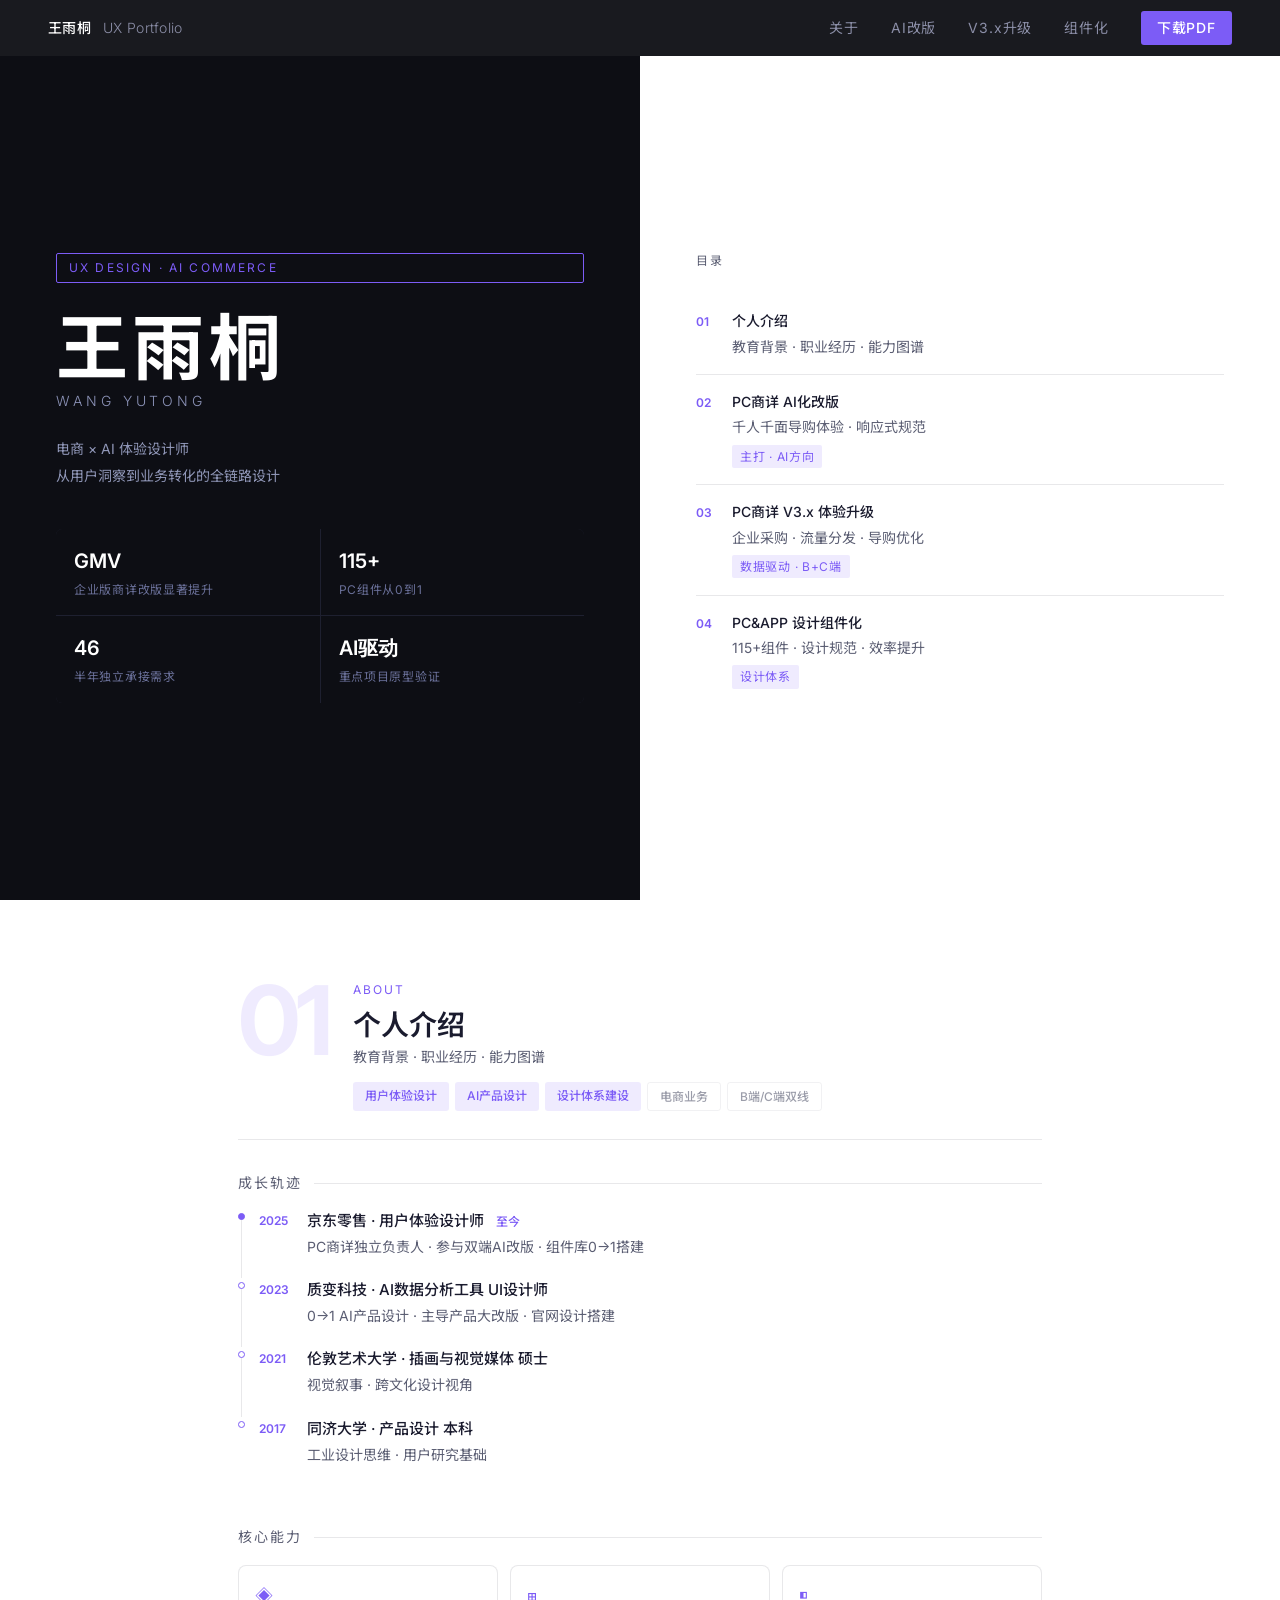
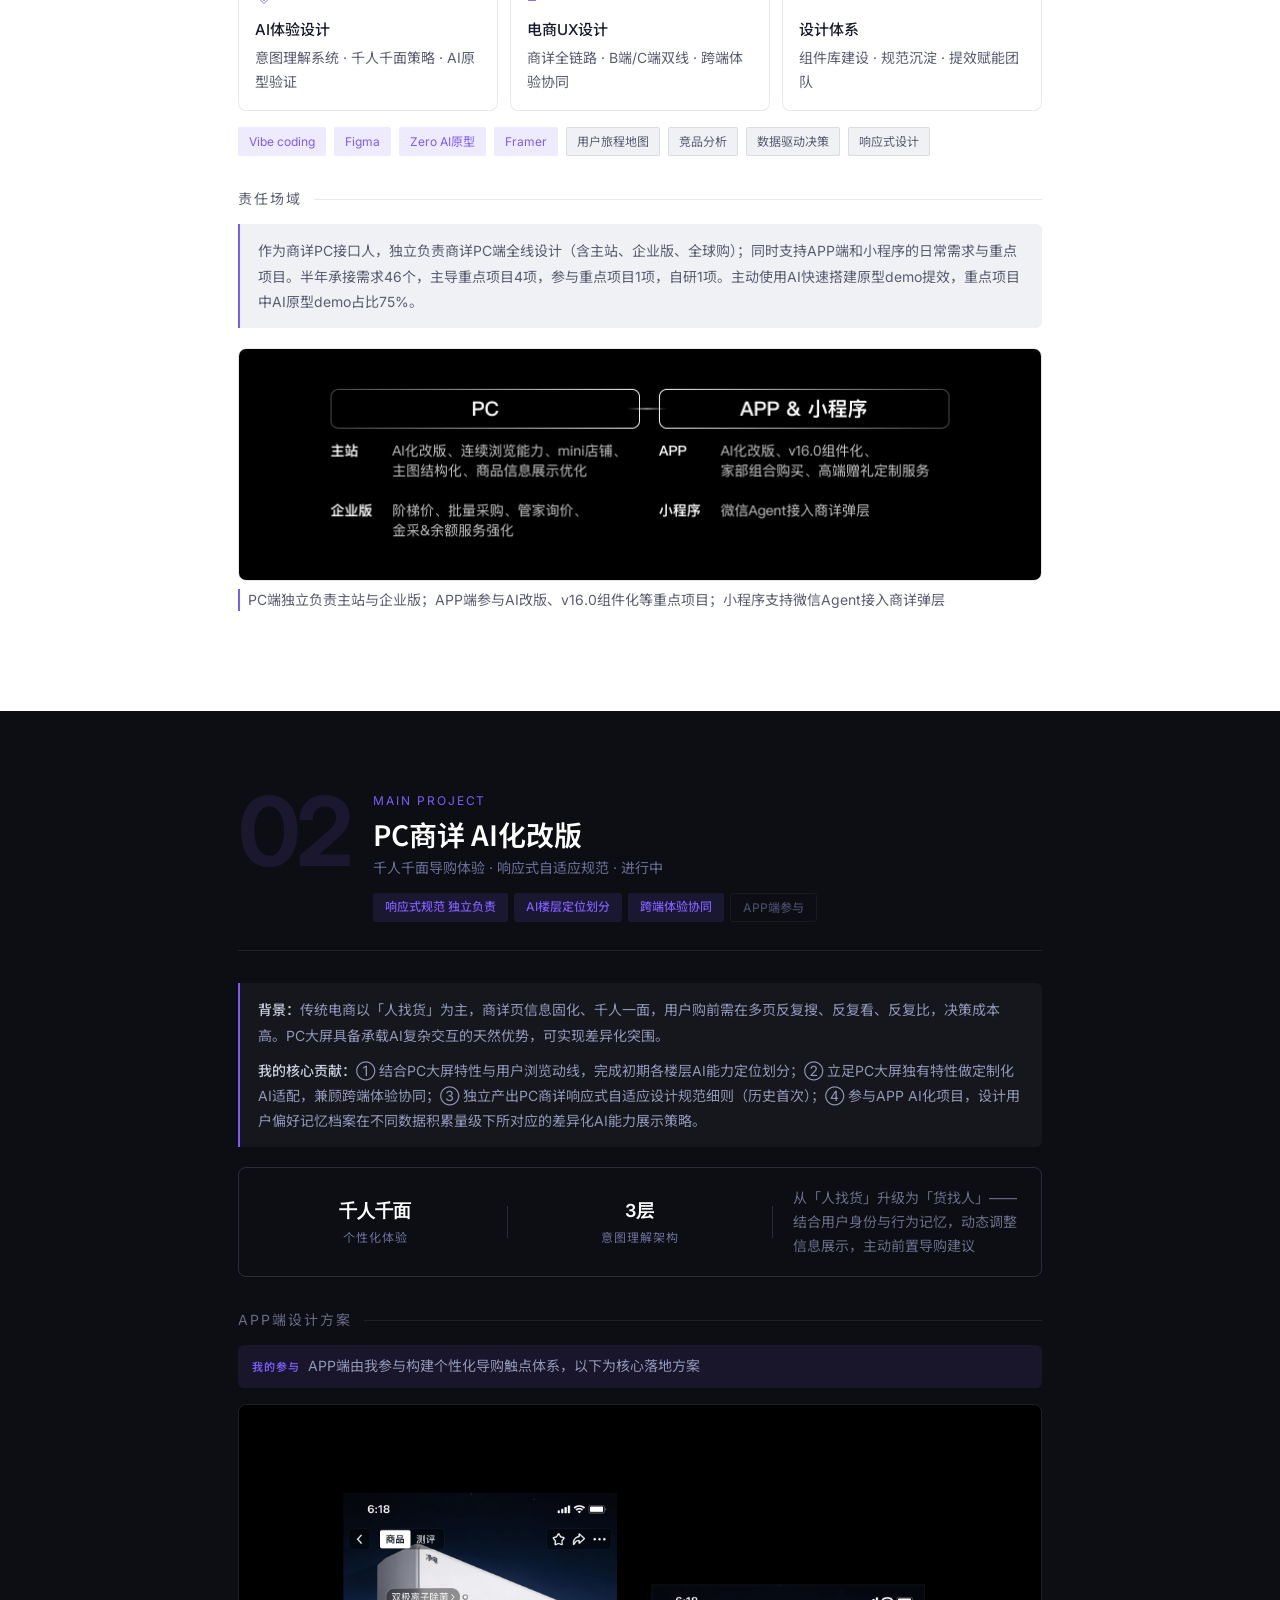
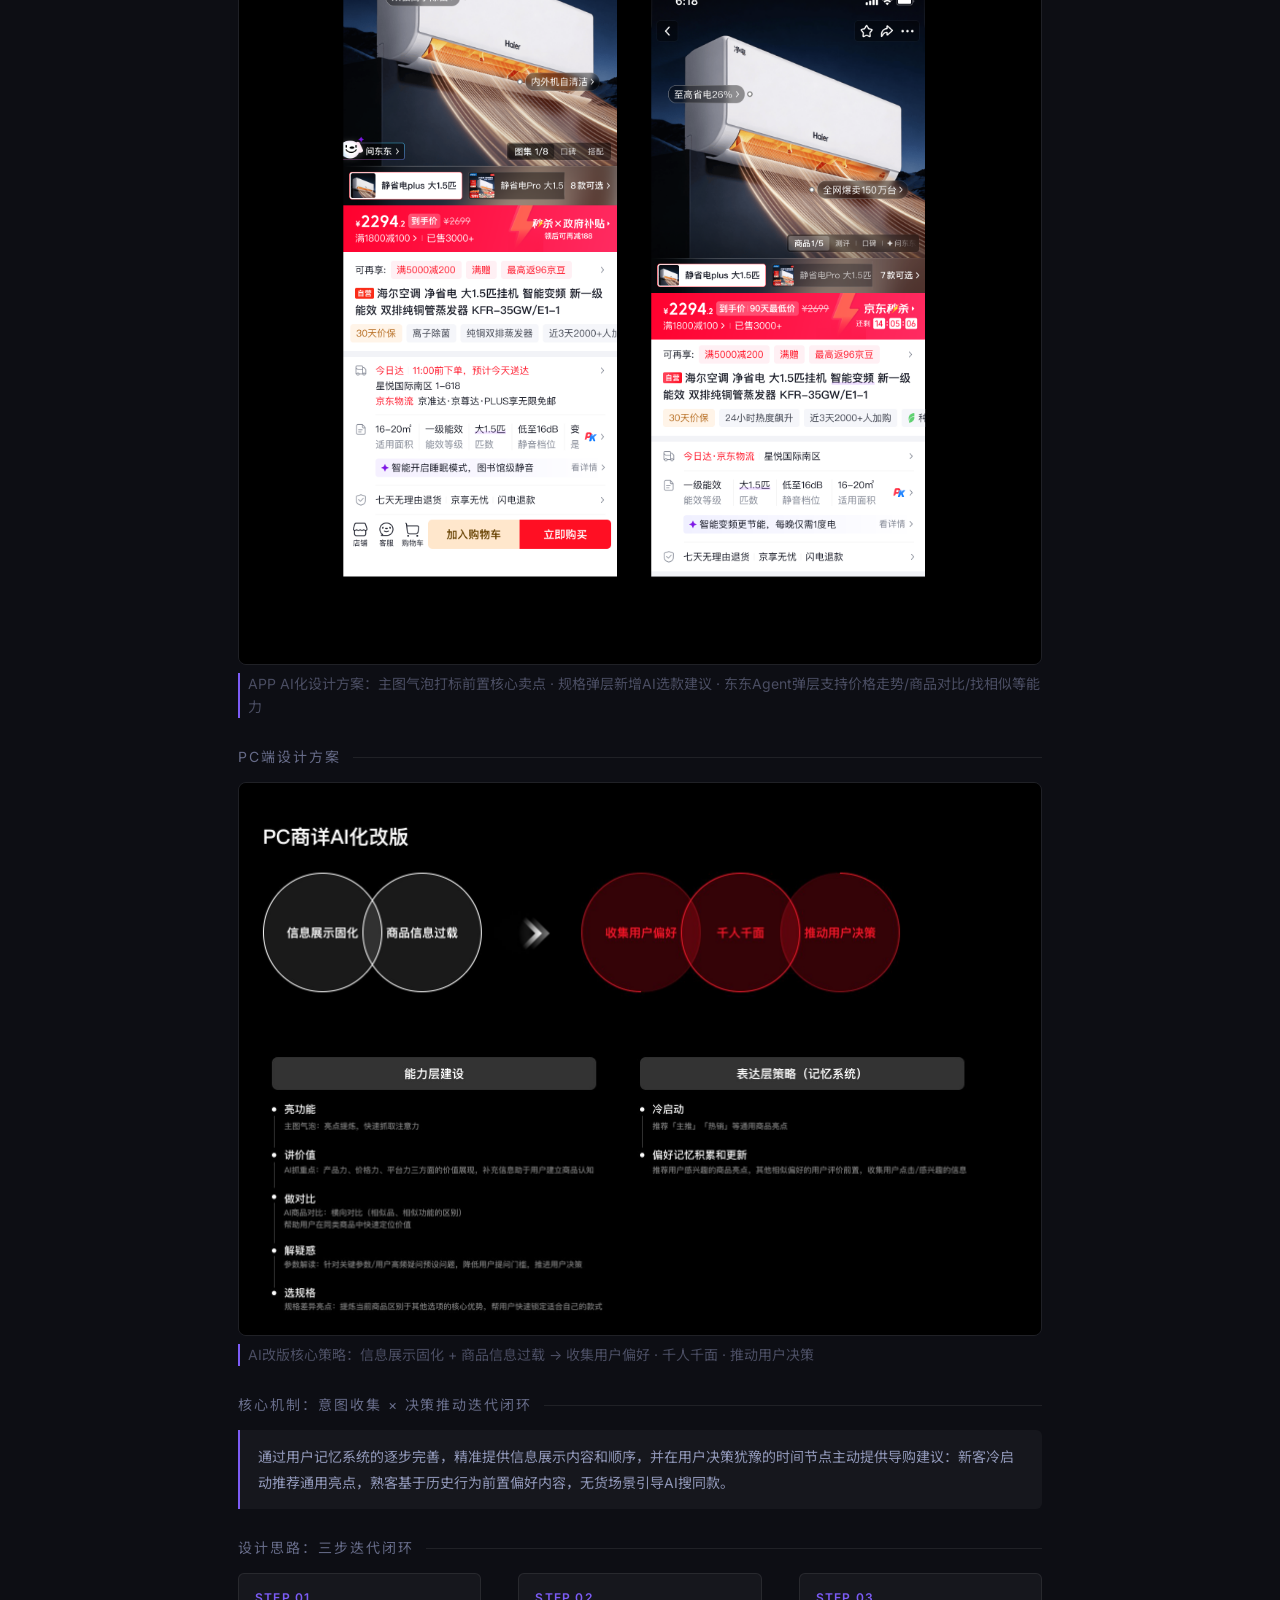
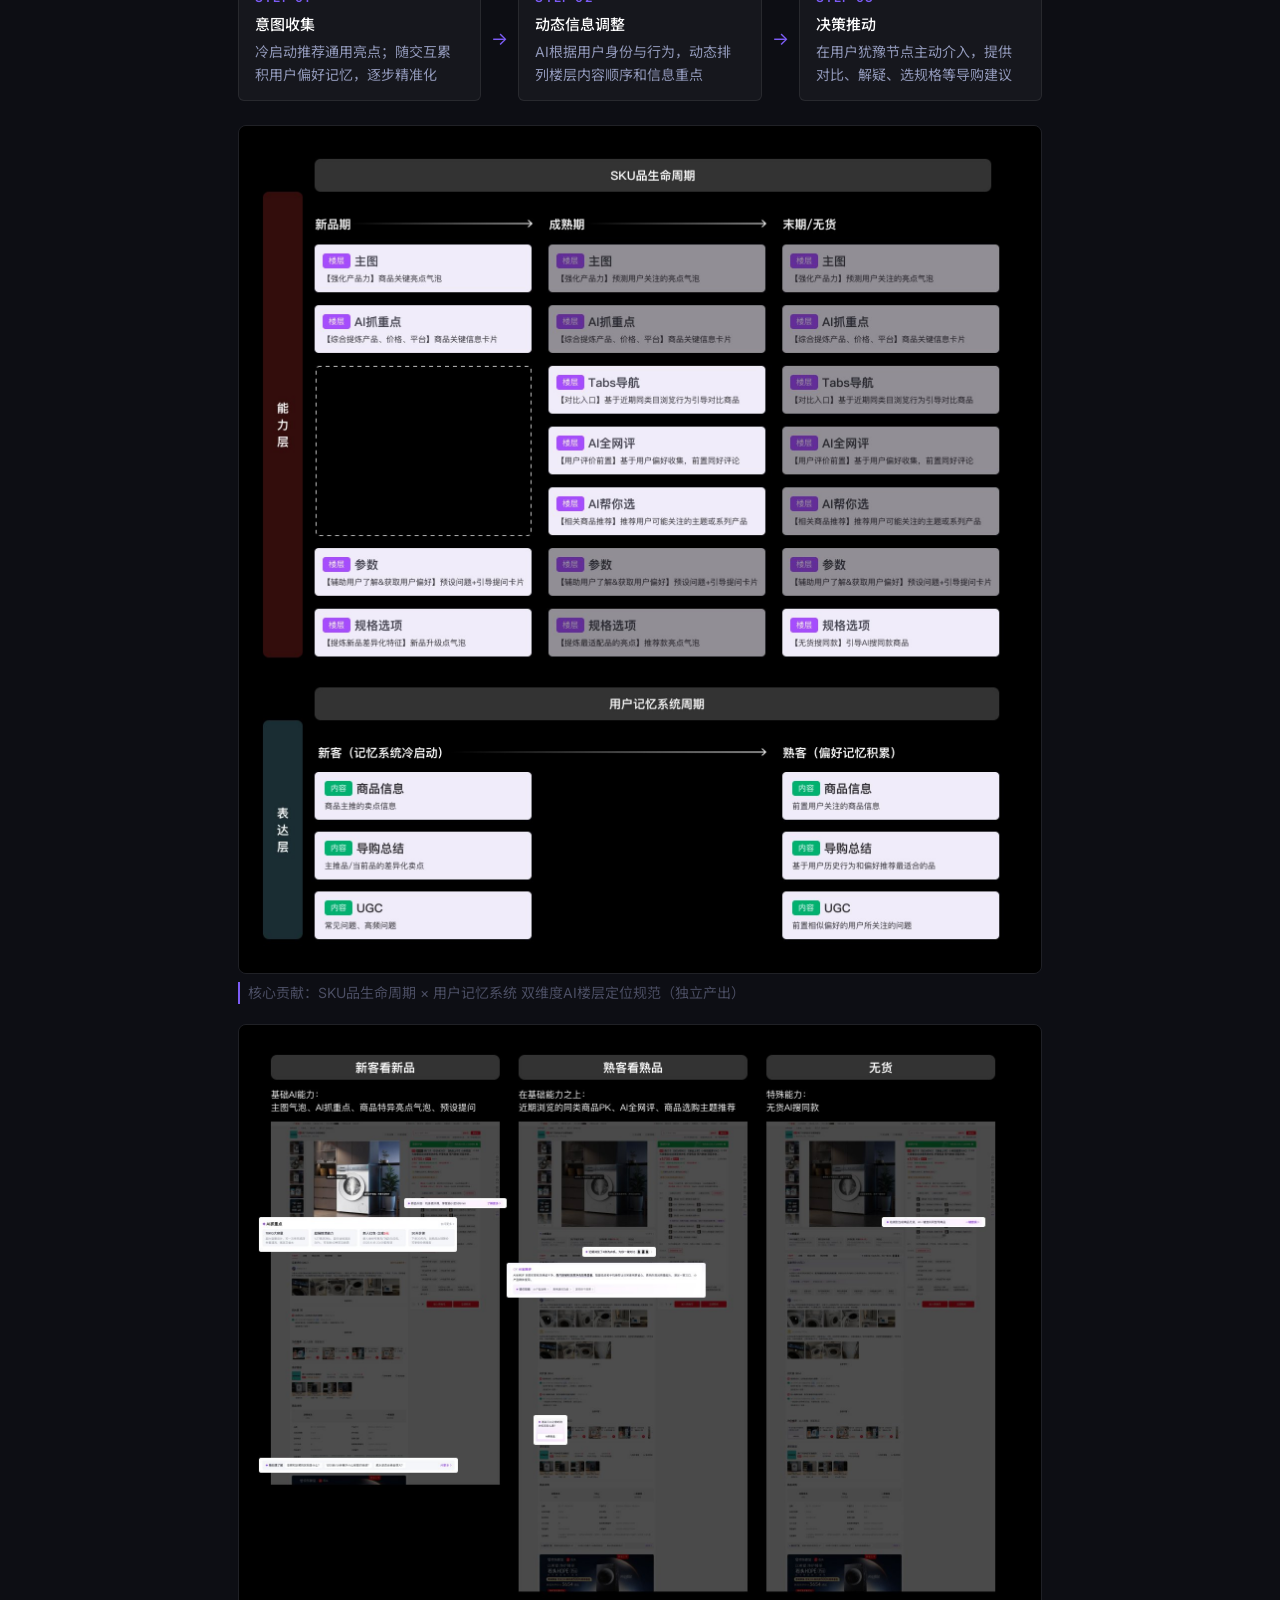
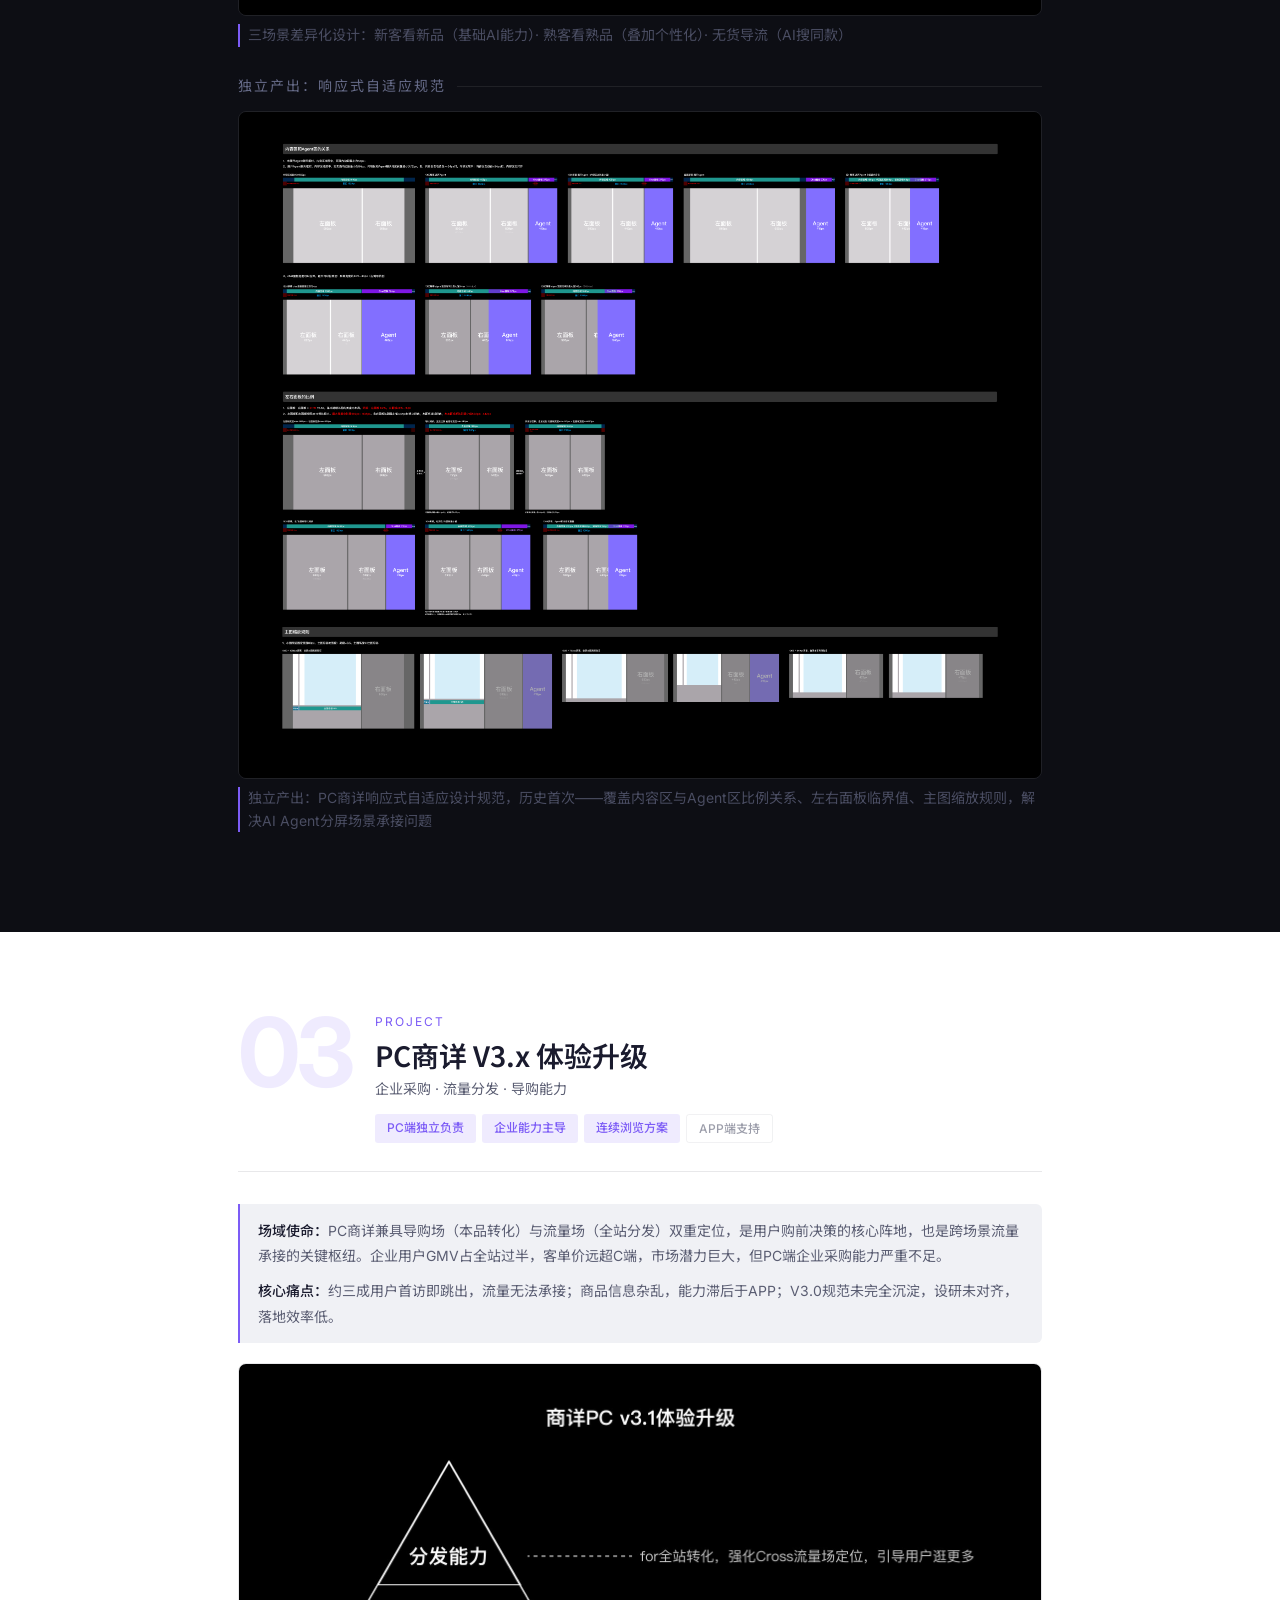
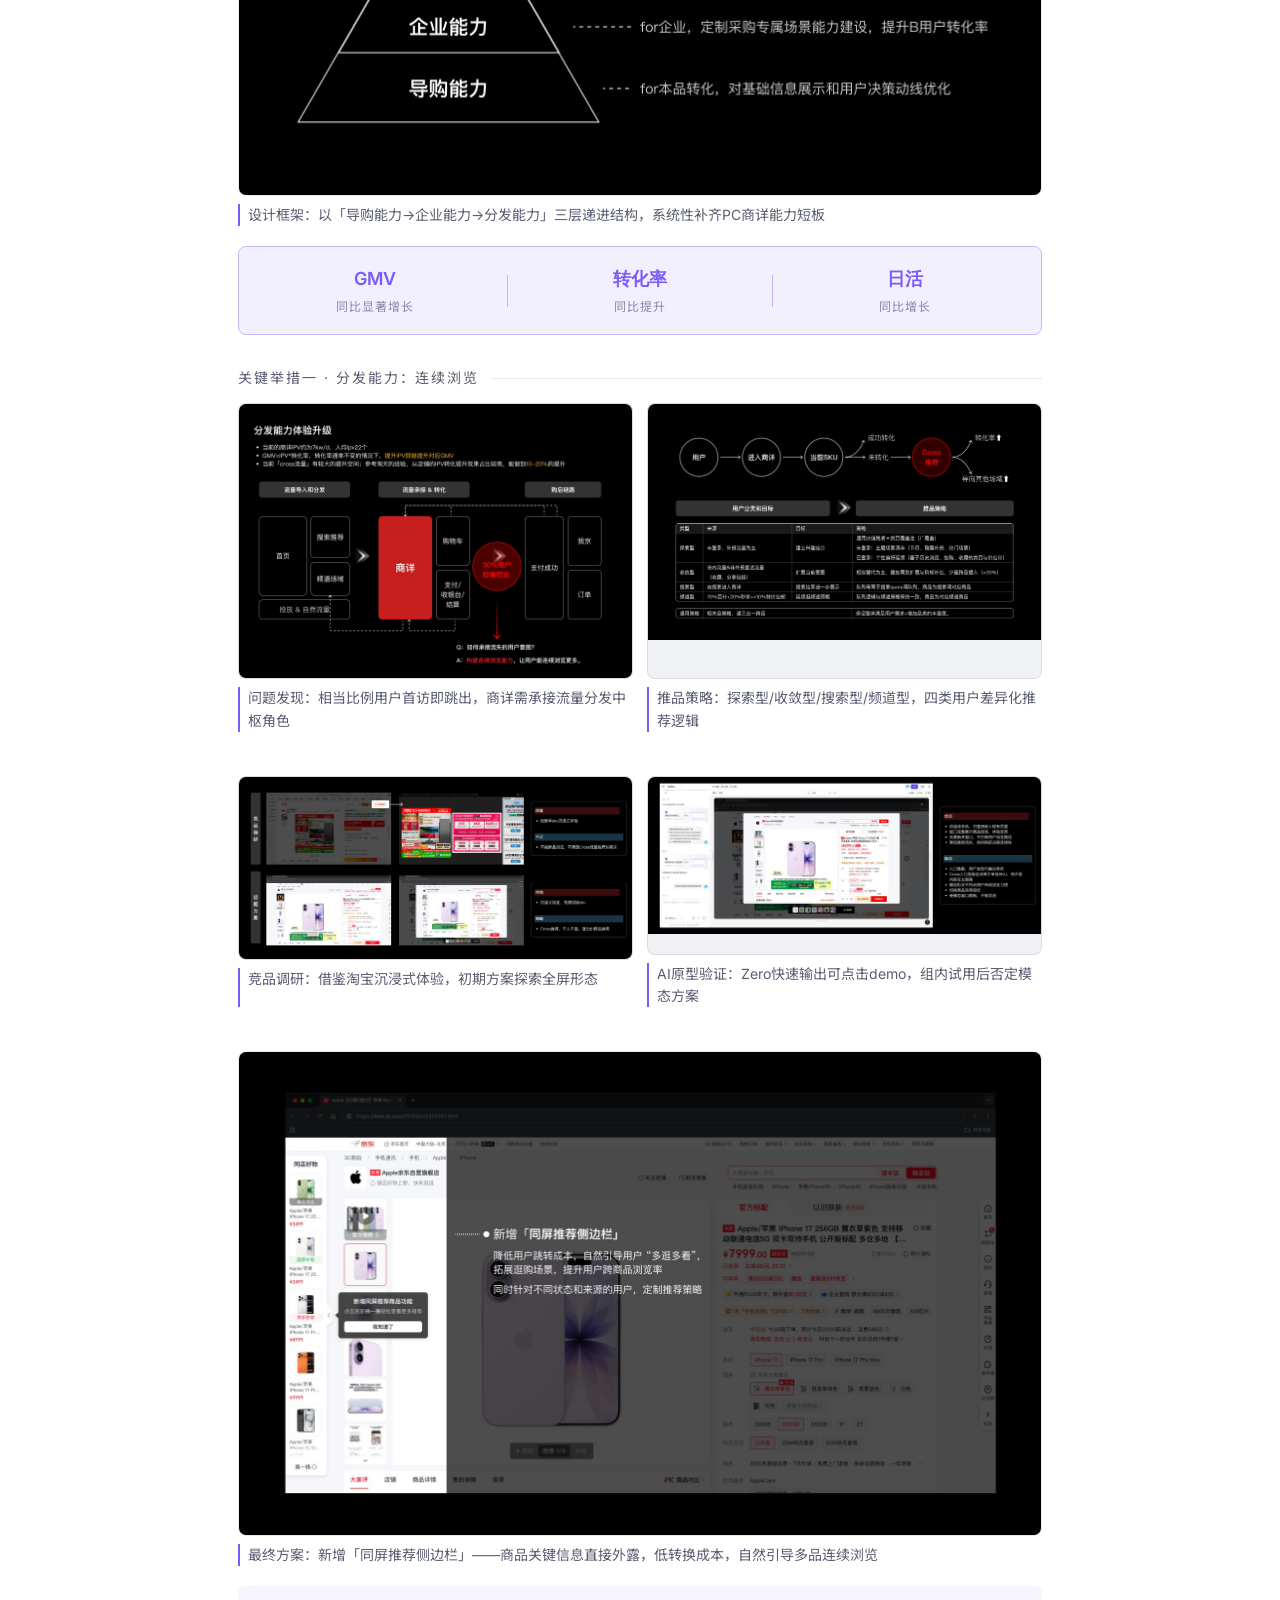
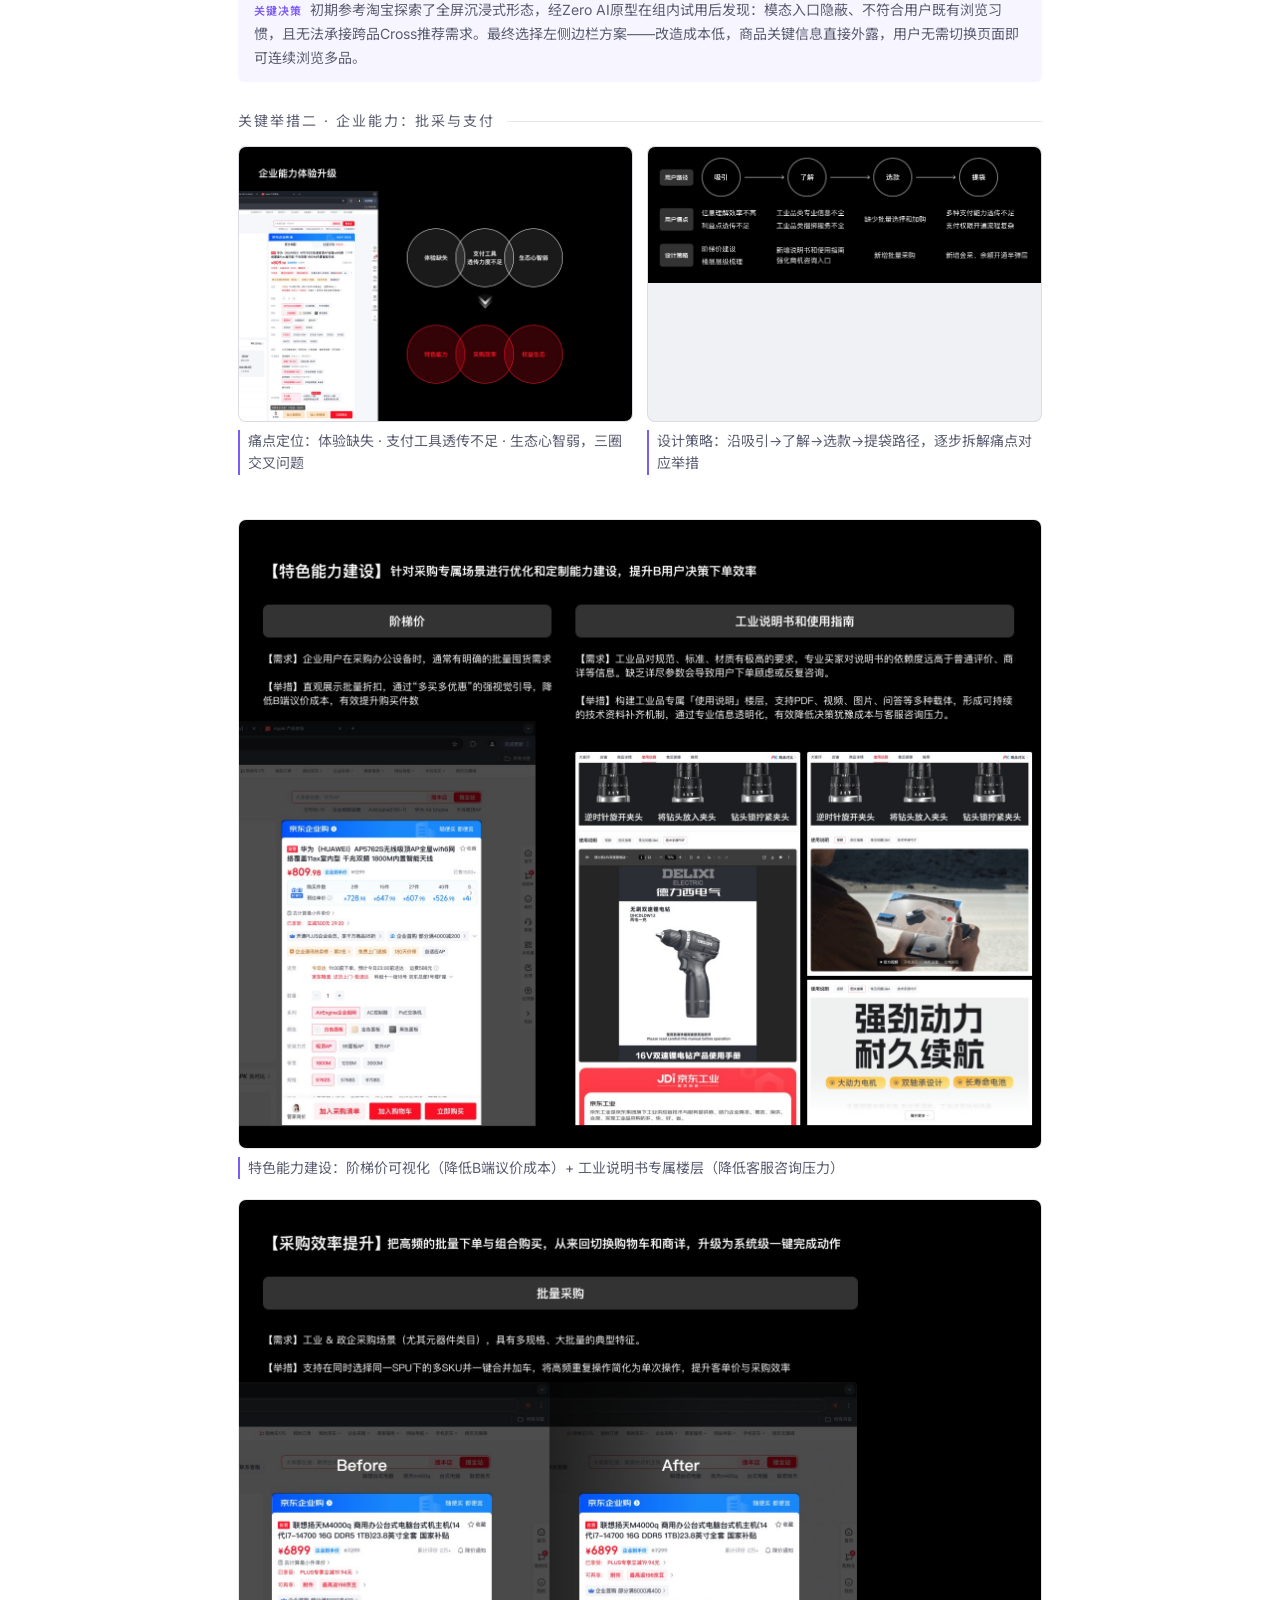
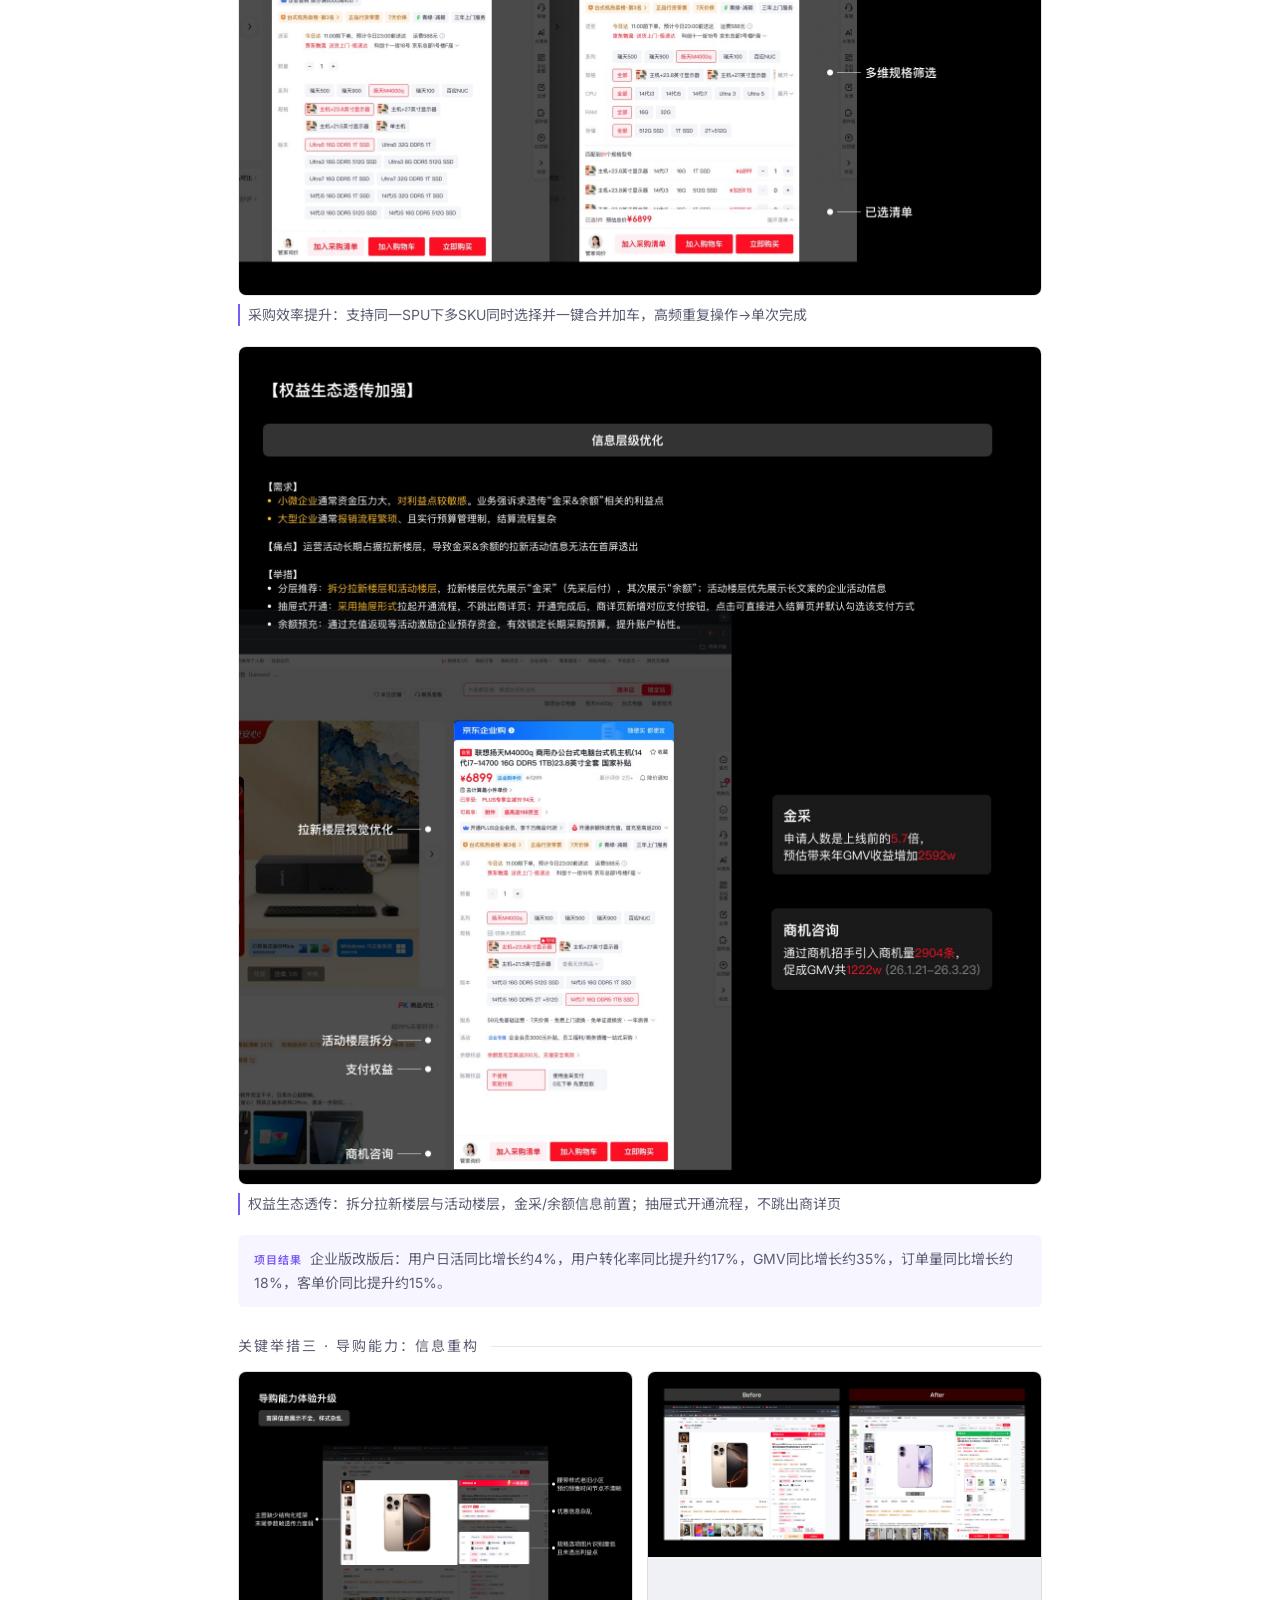
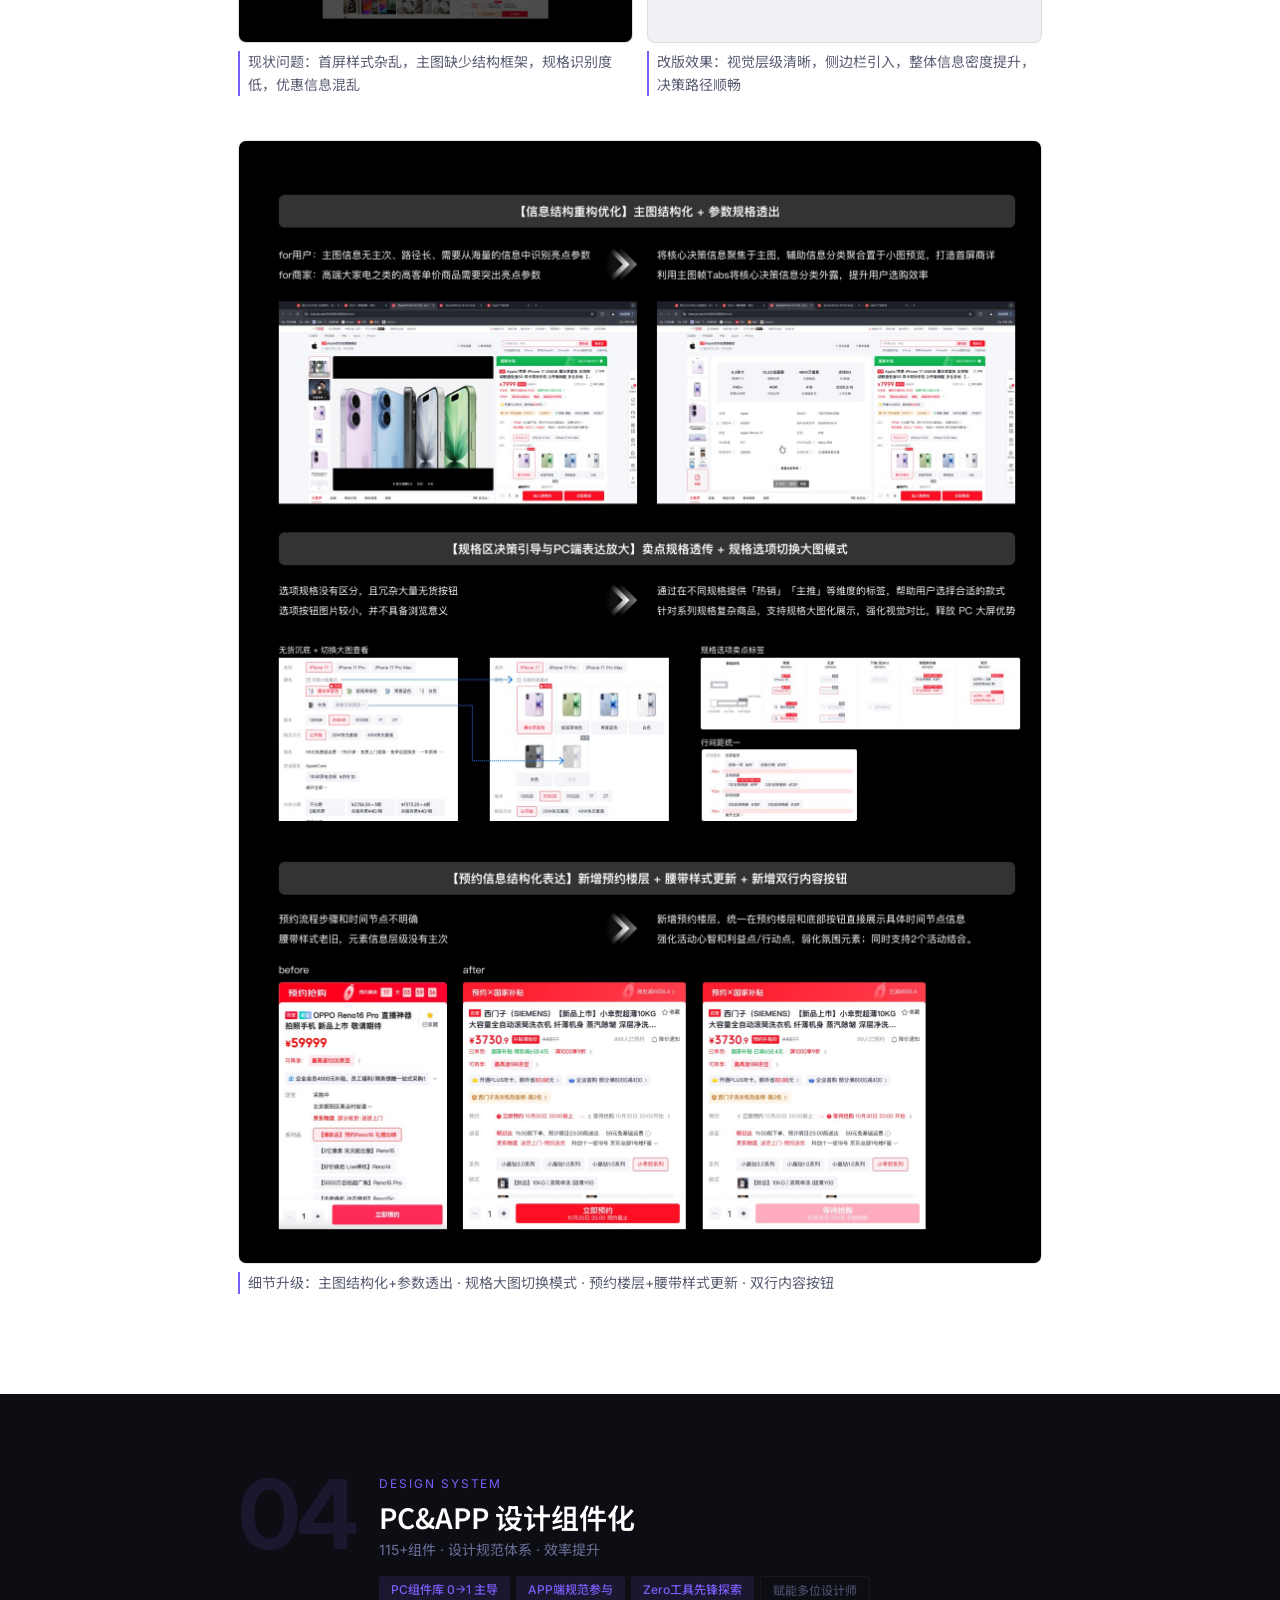
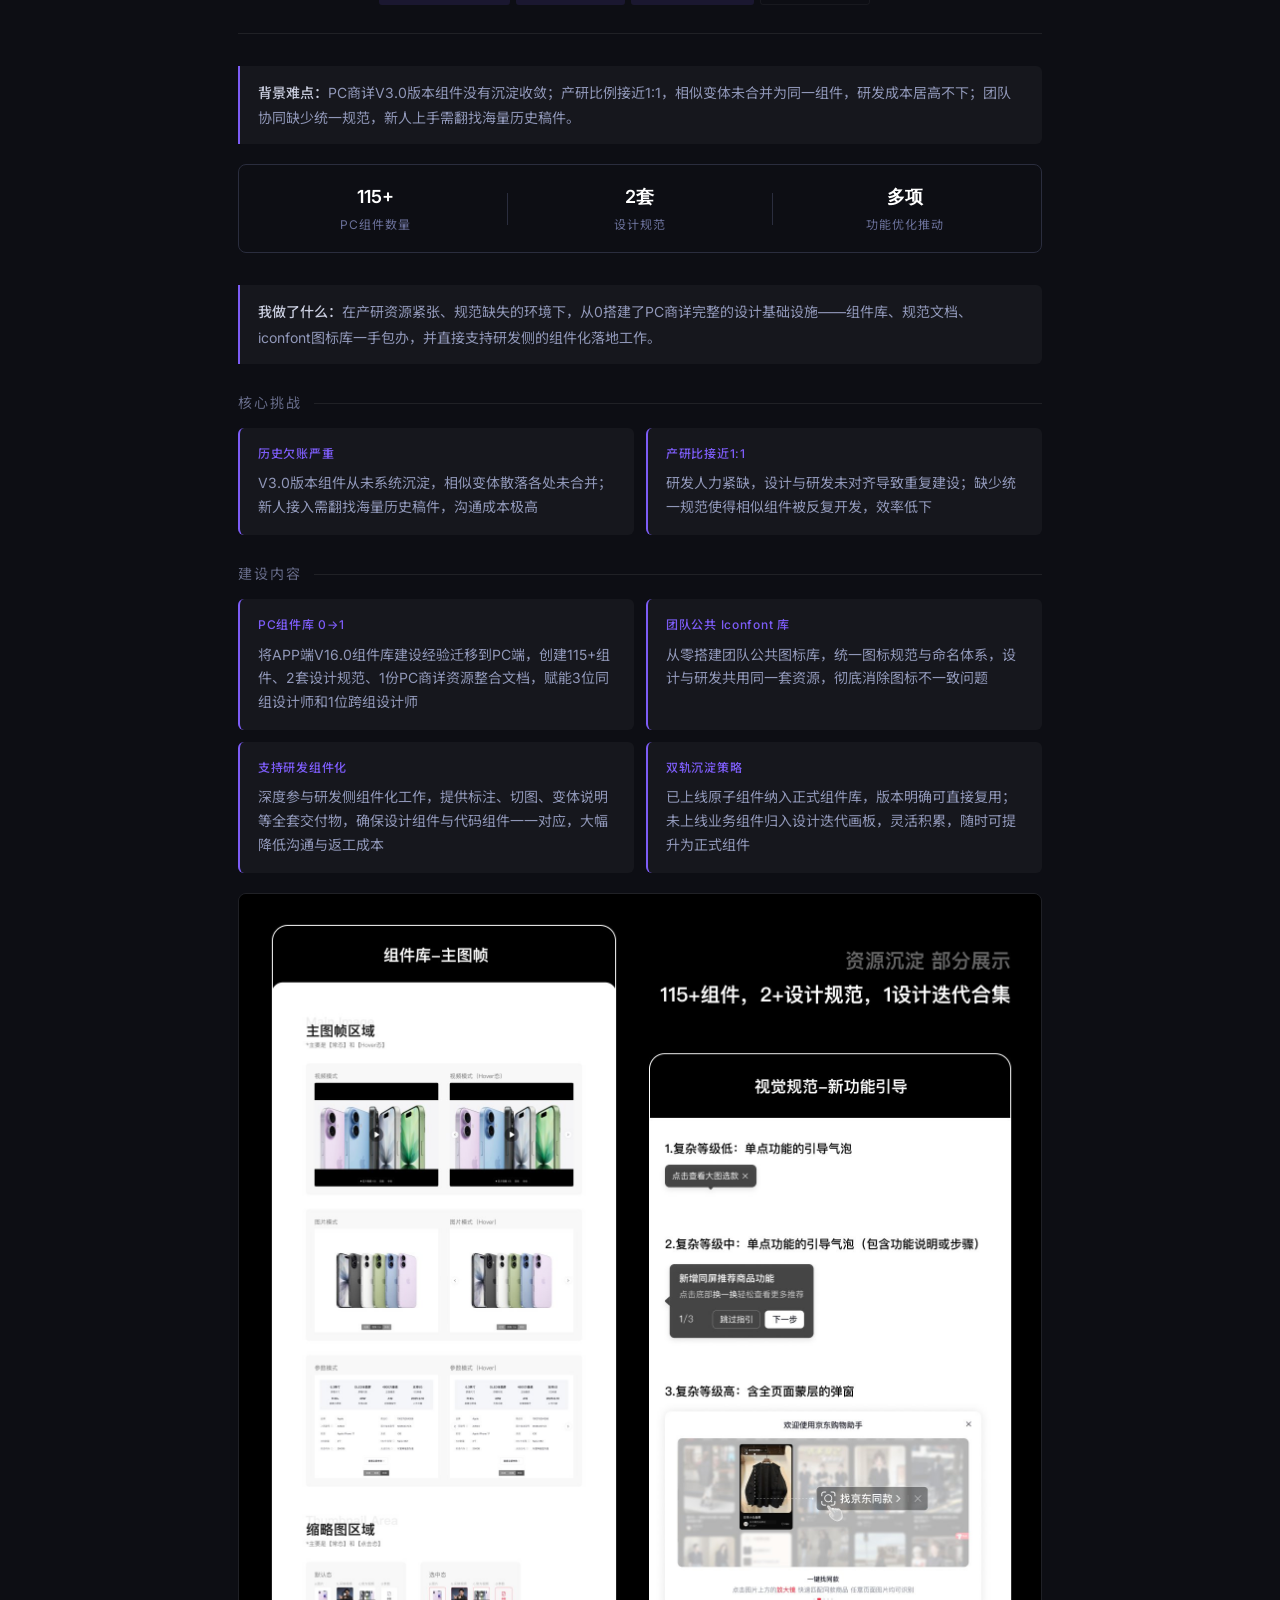
==== commit 664772e9: "精简响应式规范部分，去除重复信息" ====
--- a/index.html
+++ b/index.html
@@ -205,13 +205,10 @@
     </div>
 
     <div class="content-heading">独立产出：响应式自适应规范</div>
-    <div class="project-context">
-      <p>历史PC商详从未有过自适应设计，导致AI Agent聊天框分屏场景完全无法承接，大屏宽度利用率也极低。我在AI全局范式指导下，独立输出了完整的响应式自适应设计规范细则，覆盖内容区与Agent区比例关系、左右面板临界值、主图缩放规则等。</p>
-    </div>
     <!-- 图20：响应式规范 全宽 -->
     <div class="img-block full">
       <img src="images/20_responsive_spec.png" alt="响应式自适应规范">
-      <div class="img-caption">独立产出：PC商详响应式自适应设计规范——解决历史无自适应、AI Agent分屏无法承接、大屏利用率低三大问题</div>
+      <div class="img-caption">独立产出：PC商详响应式自适应设计规范，历史首次——覆盖内容区与Agent区比例关系、左右面板临界值、主图缩放规则，解决AI Agent分屏场景承接问题</div>
     </div>
 
   </div>
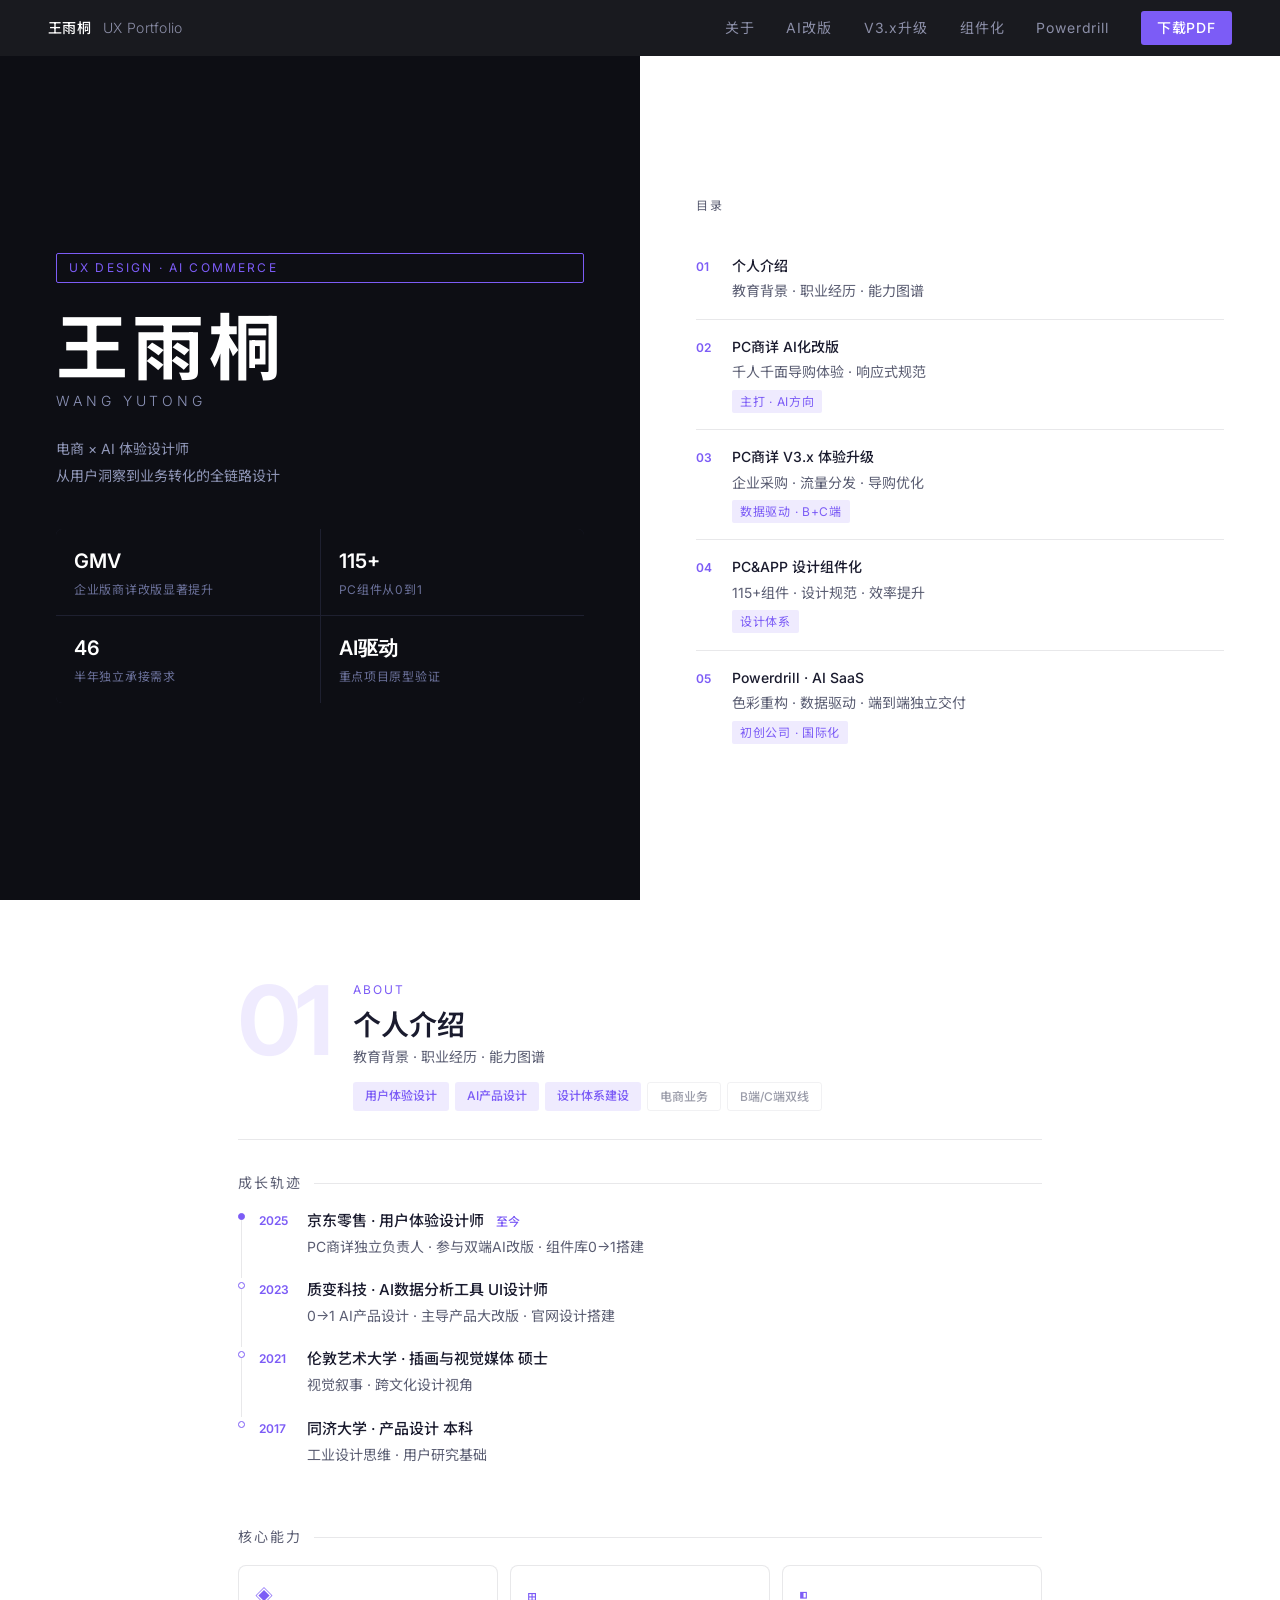
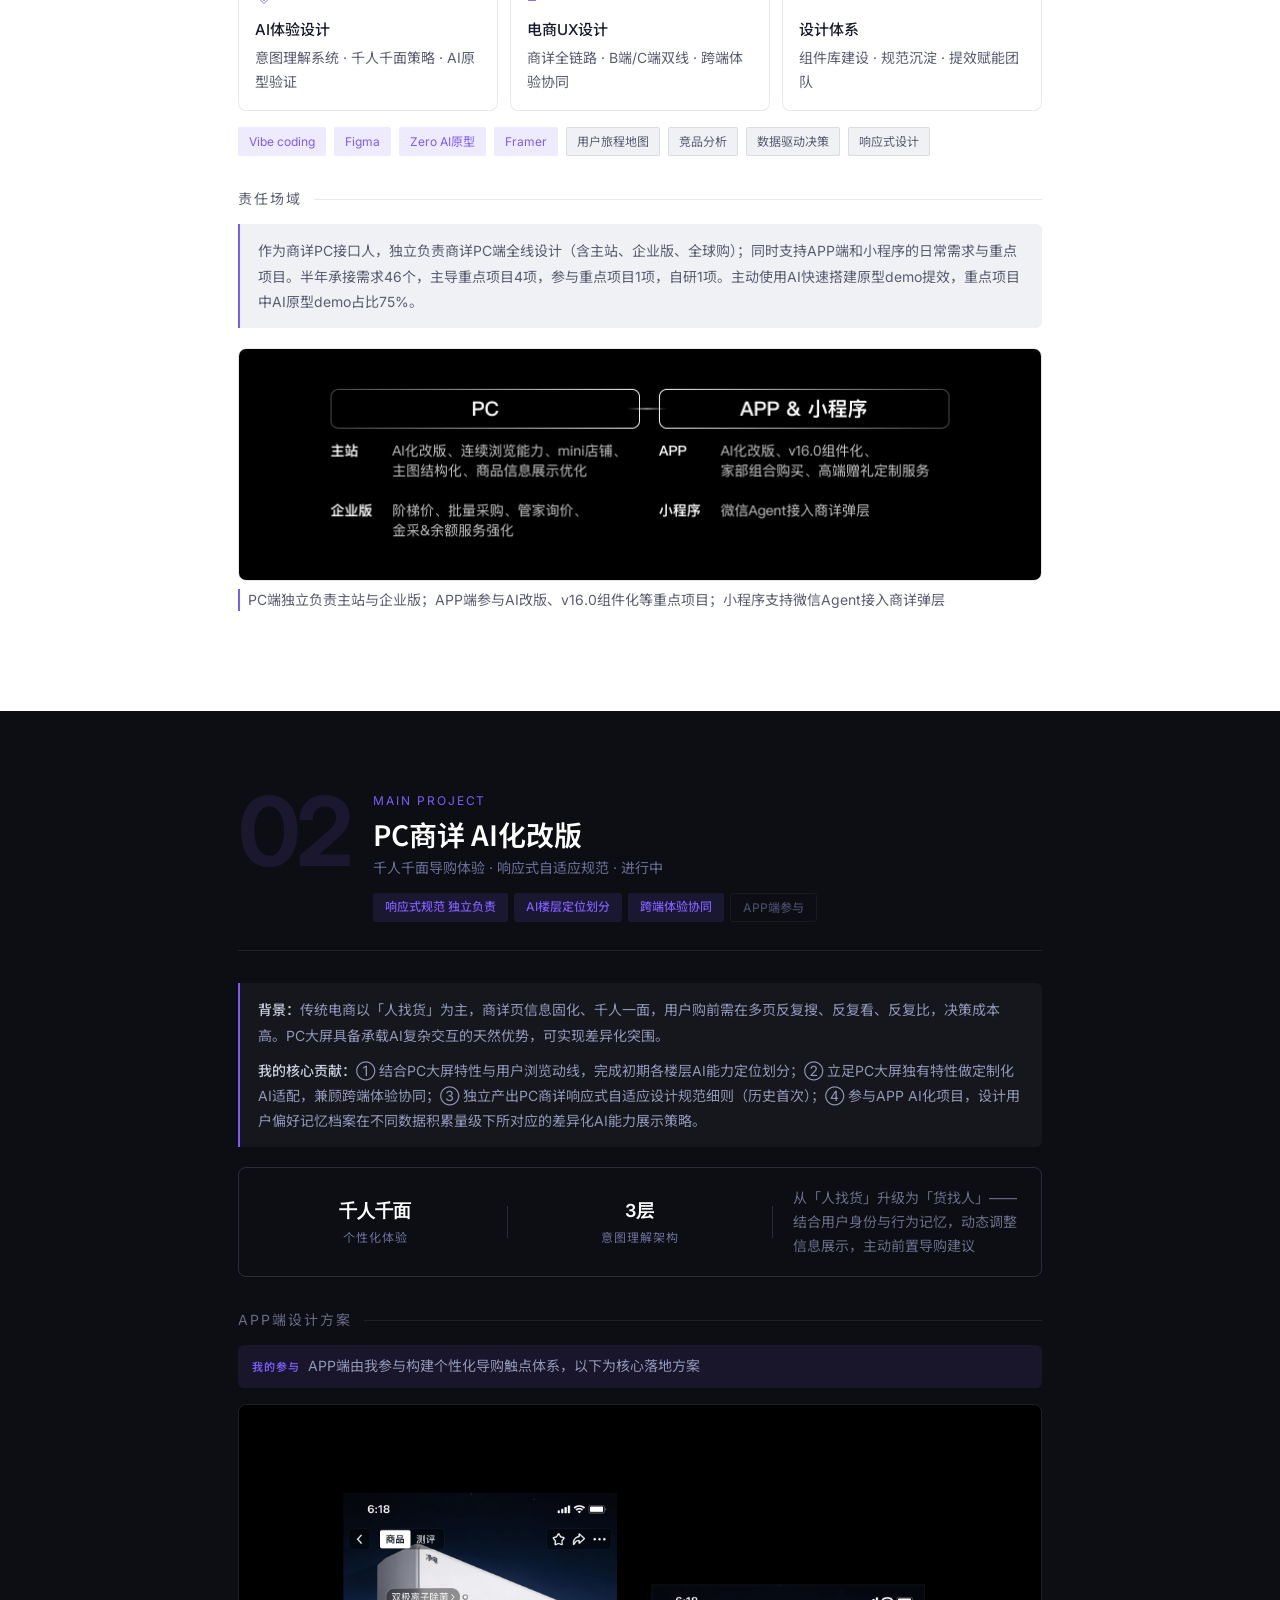
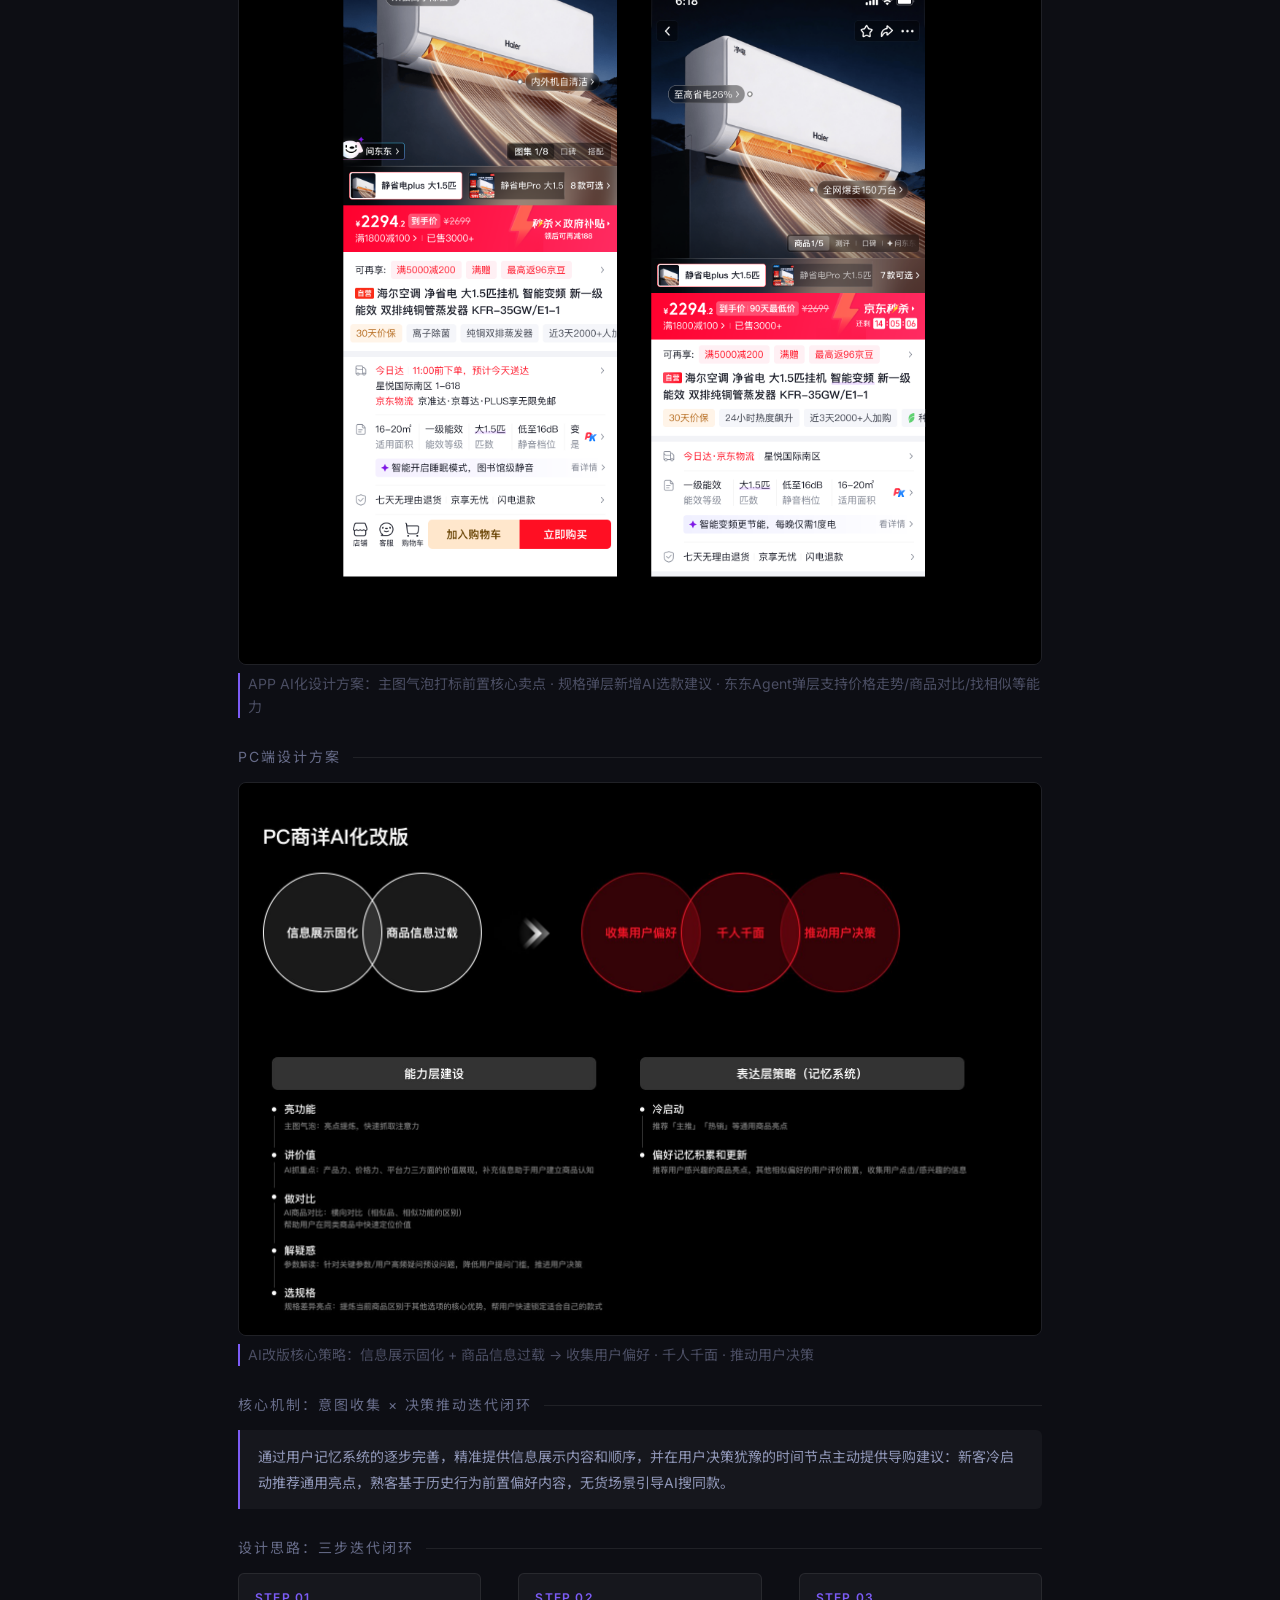
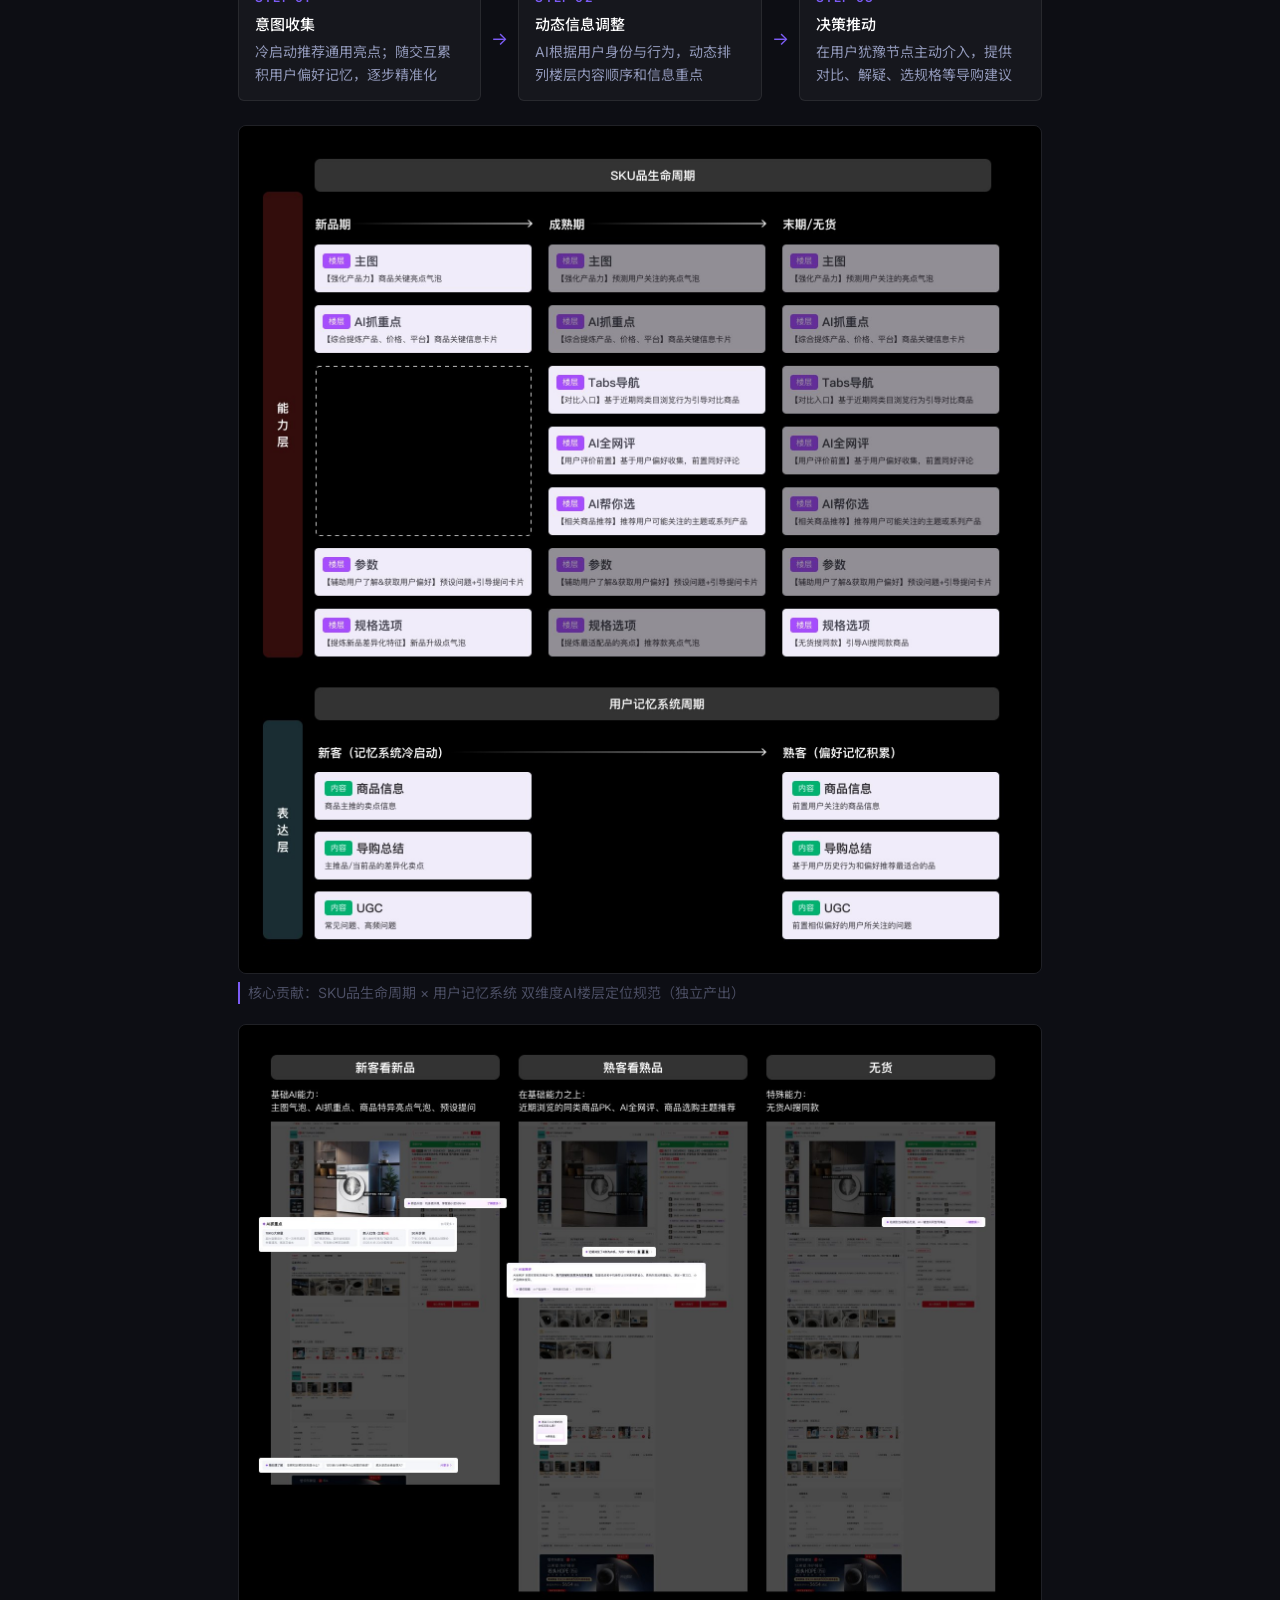
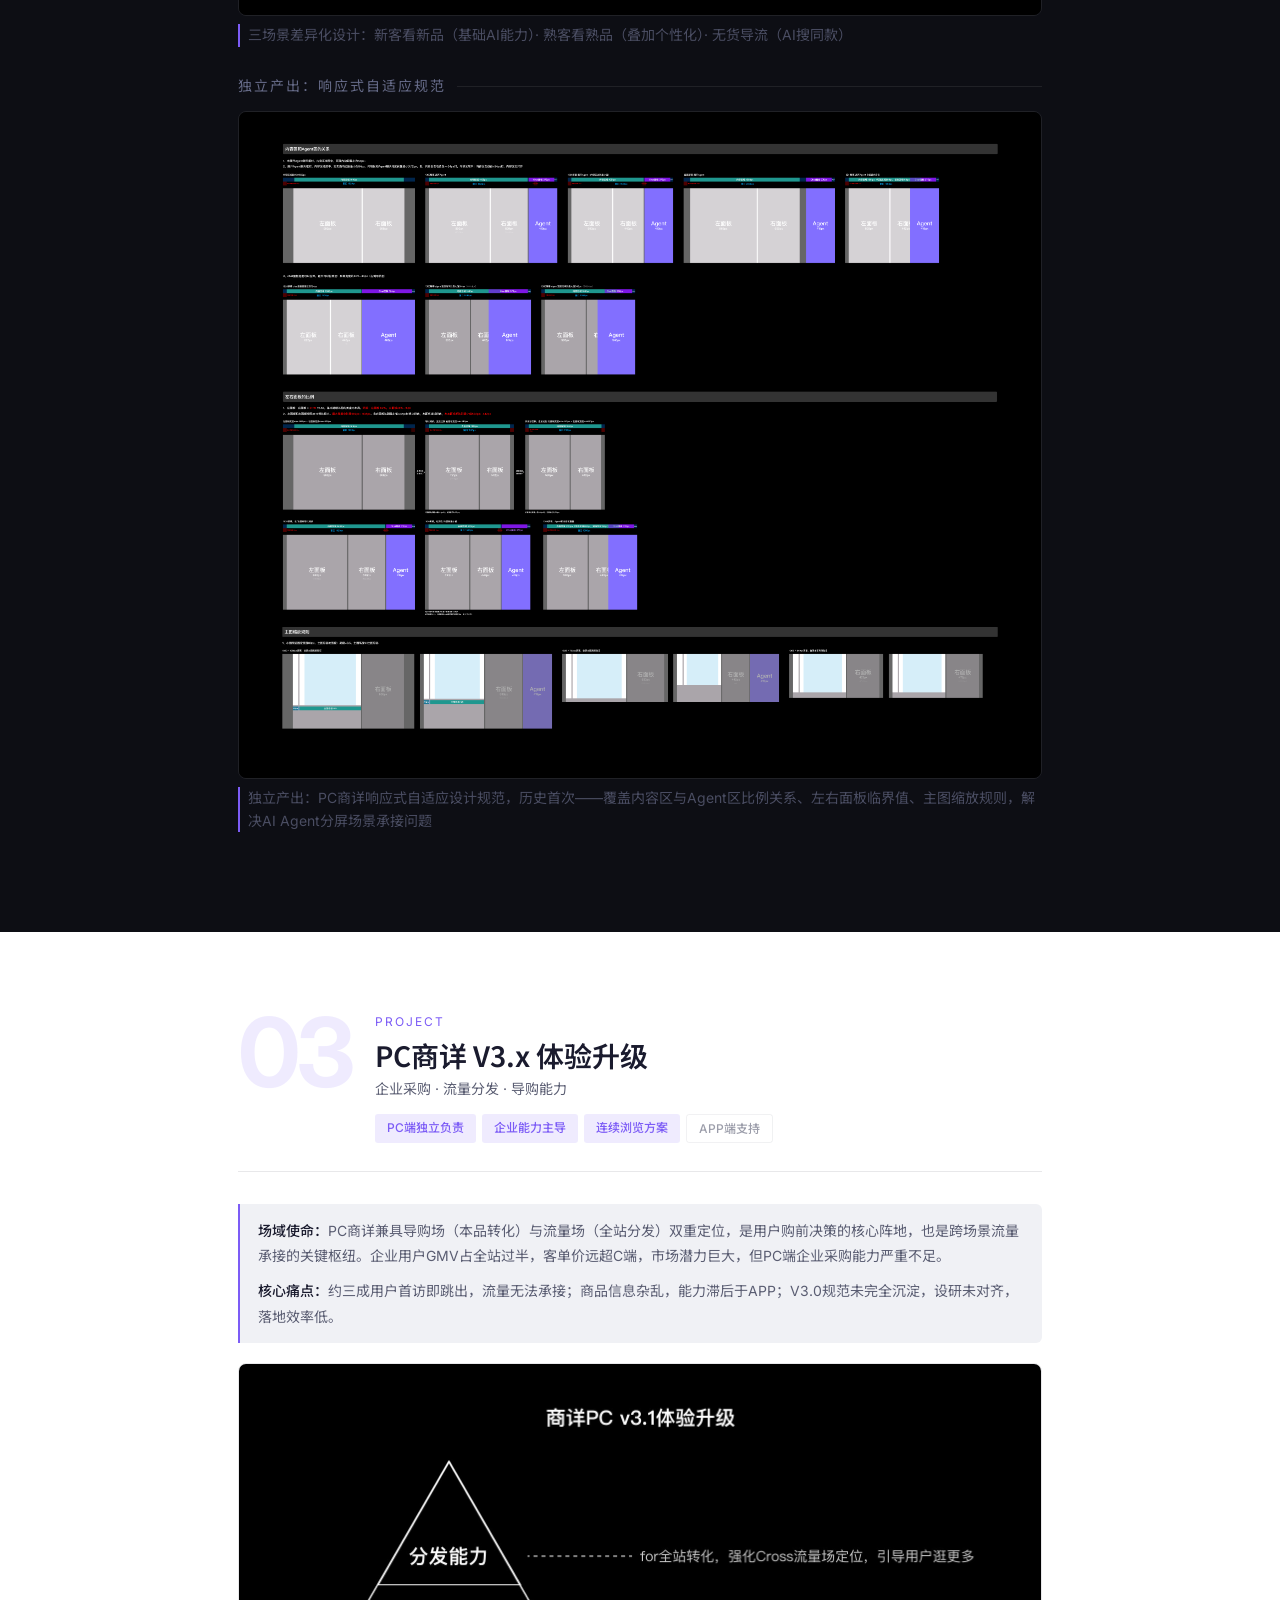
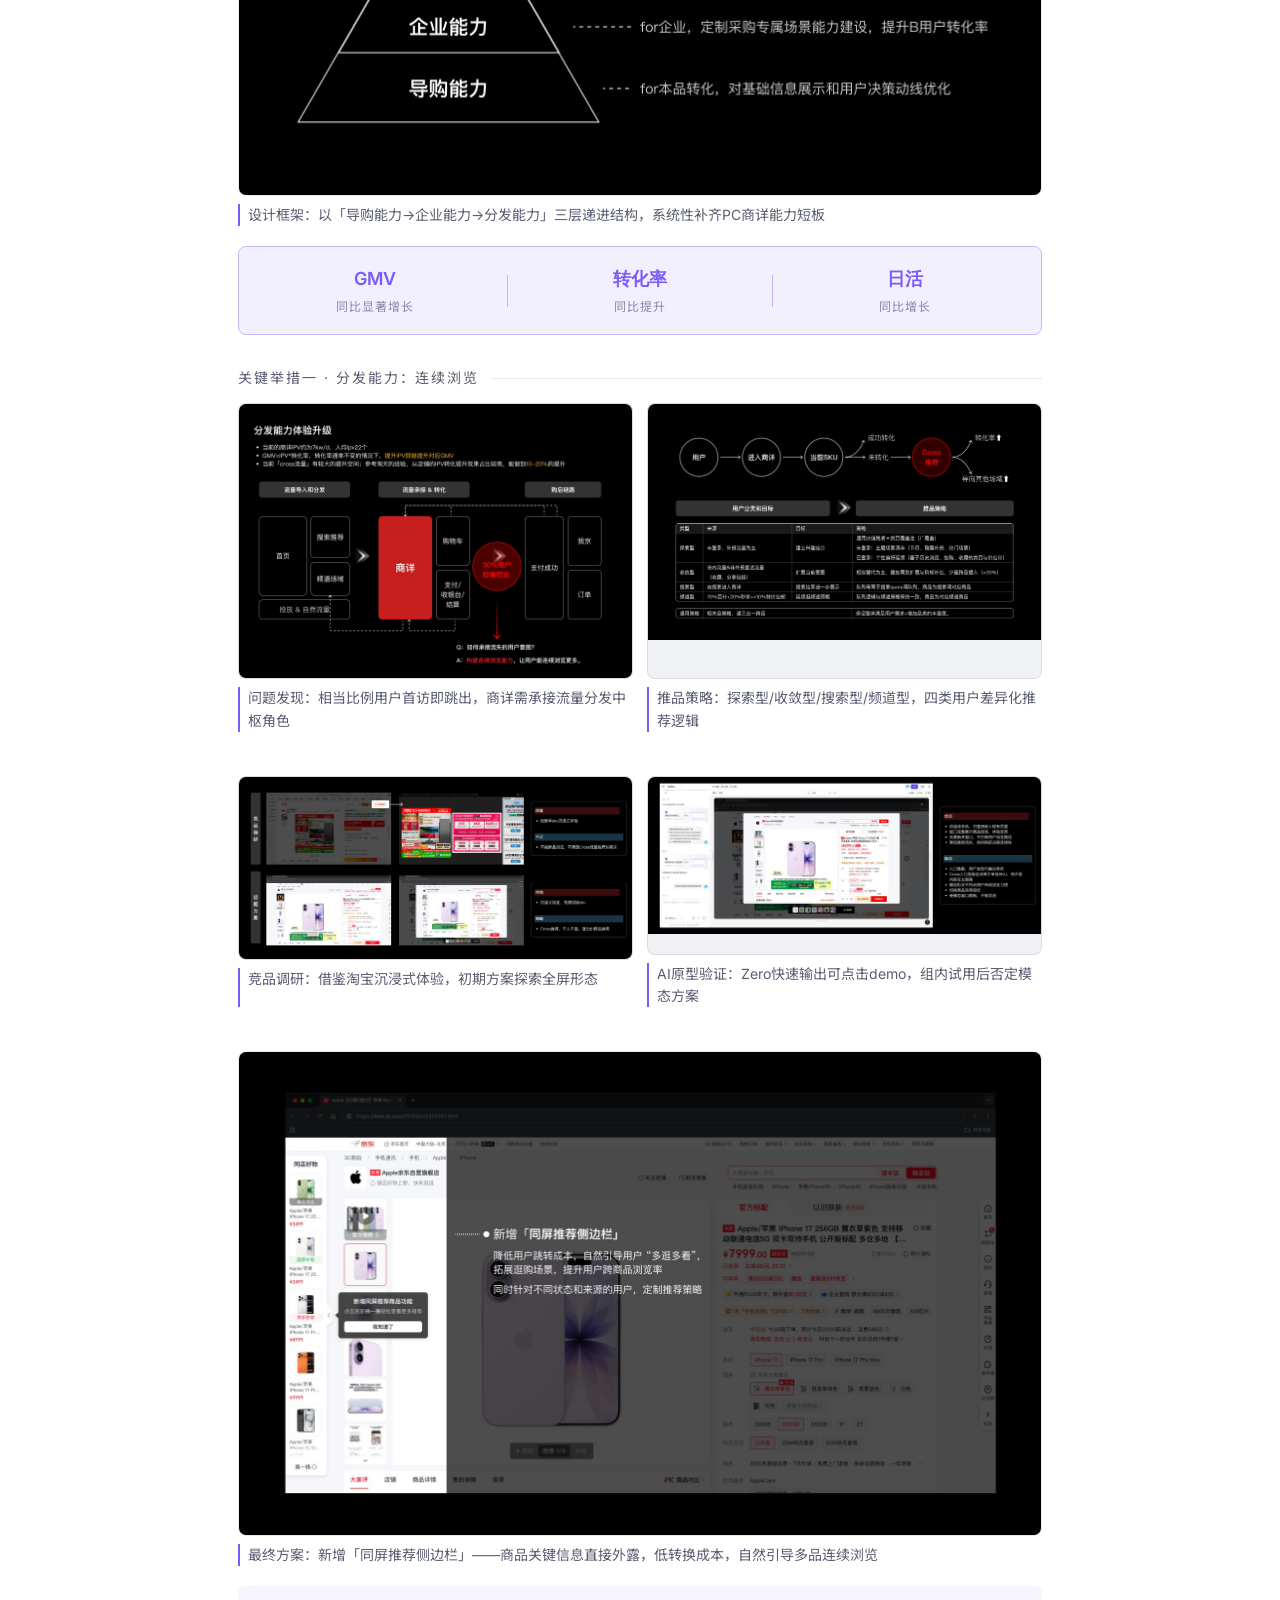
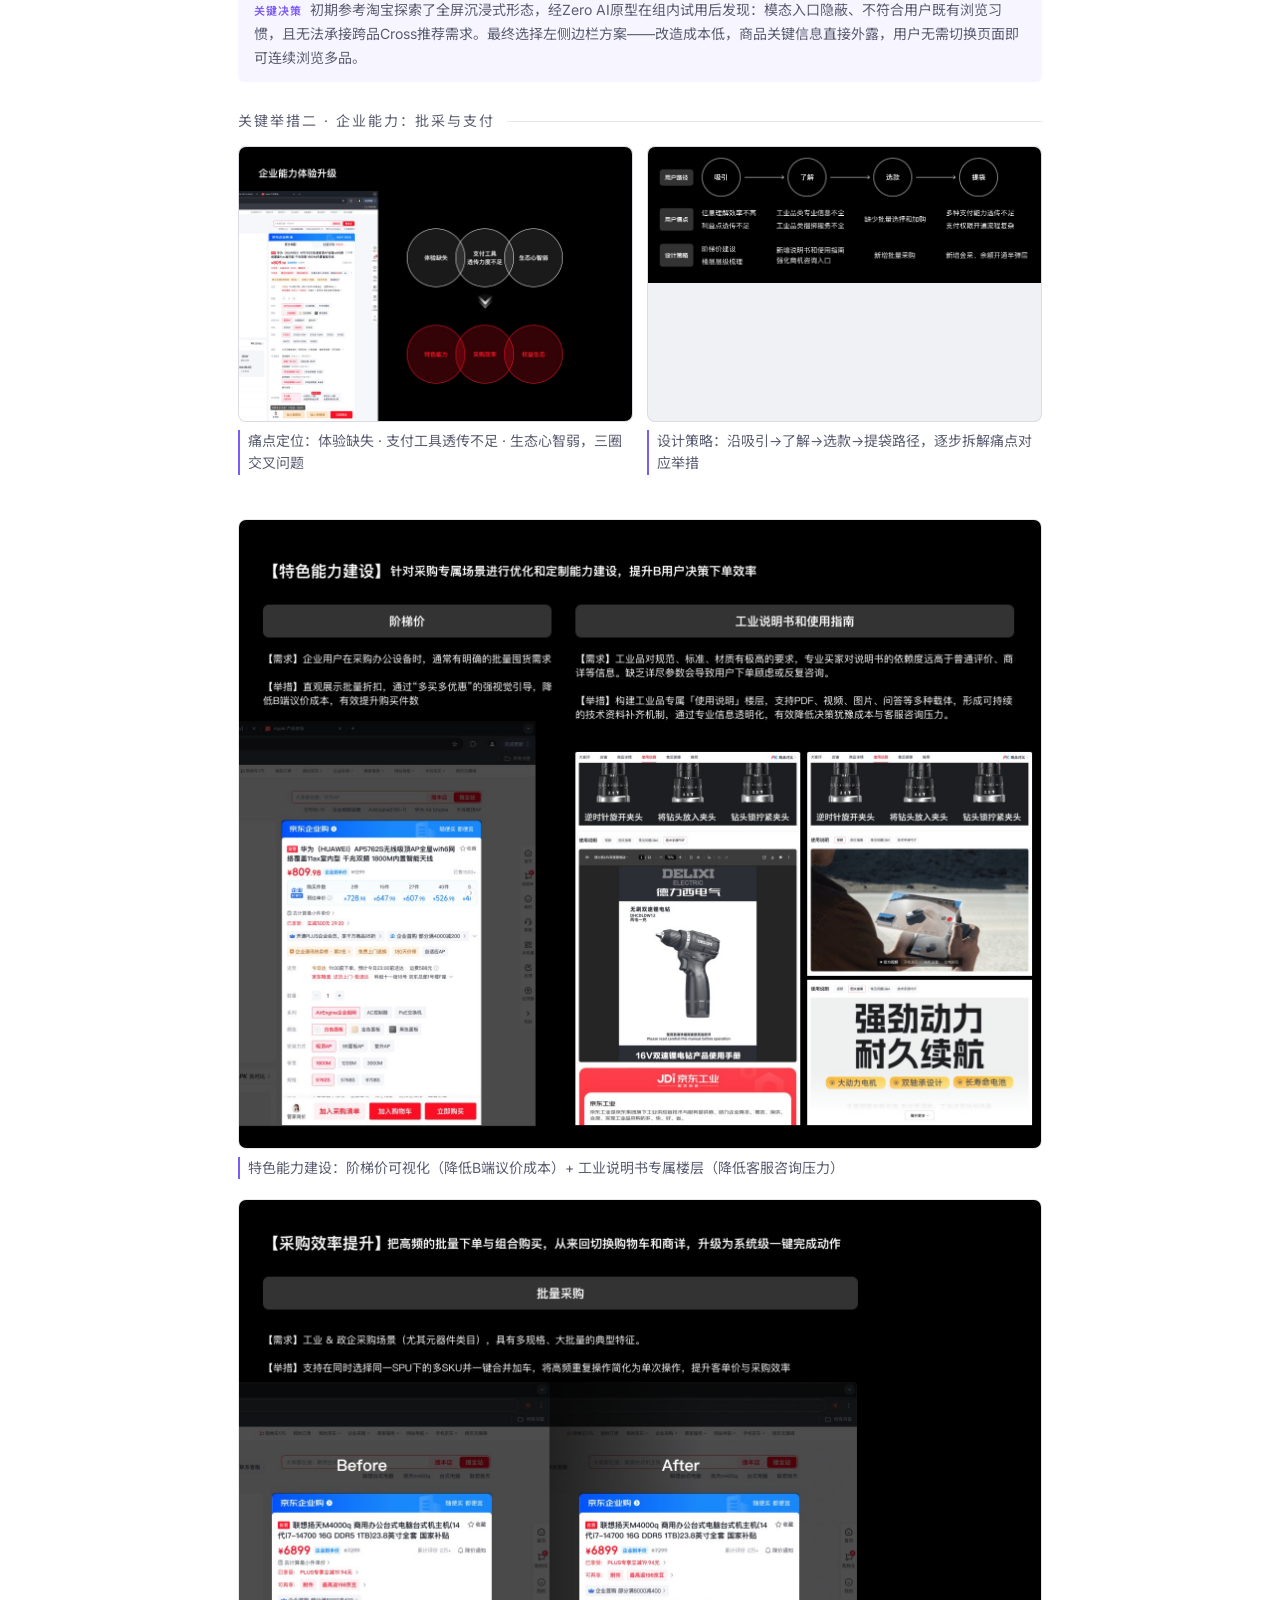
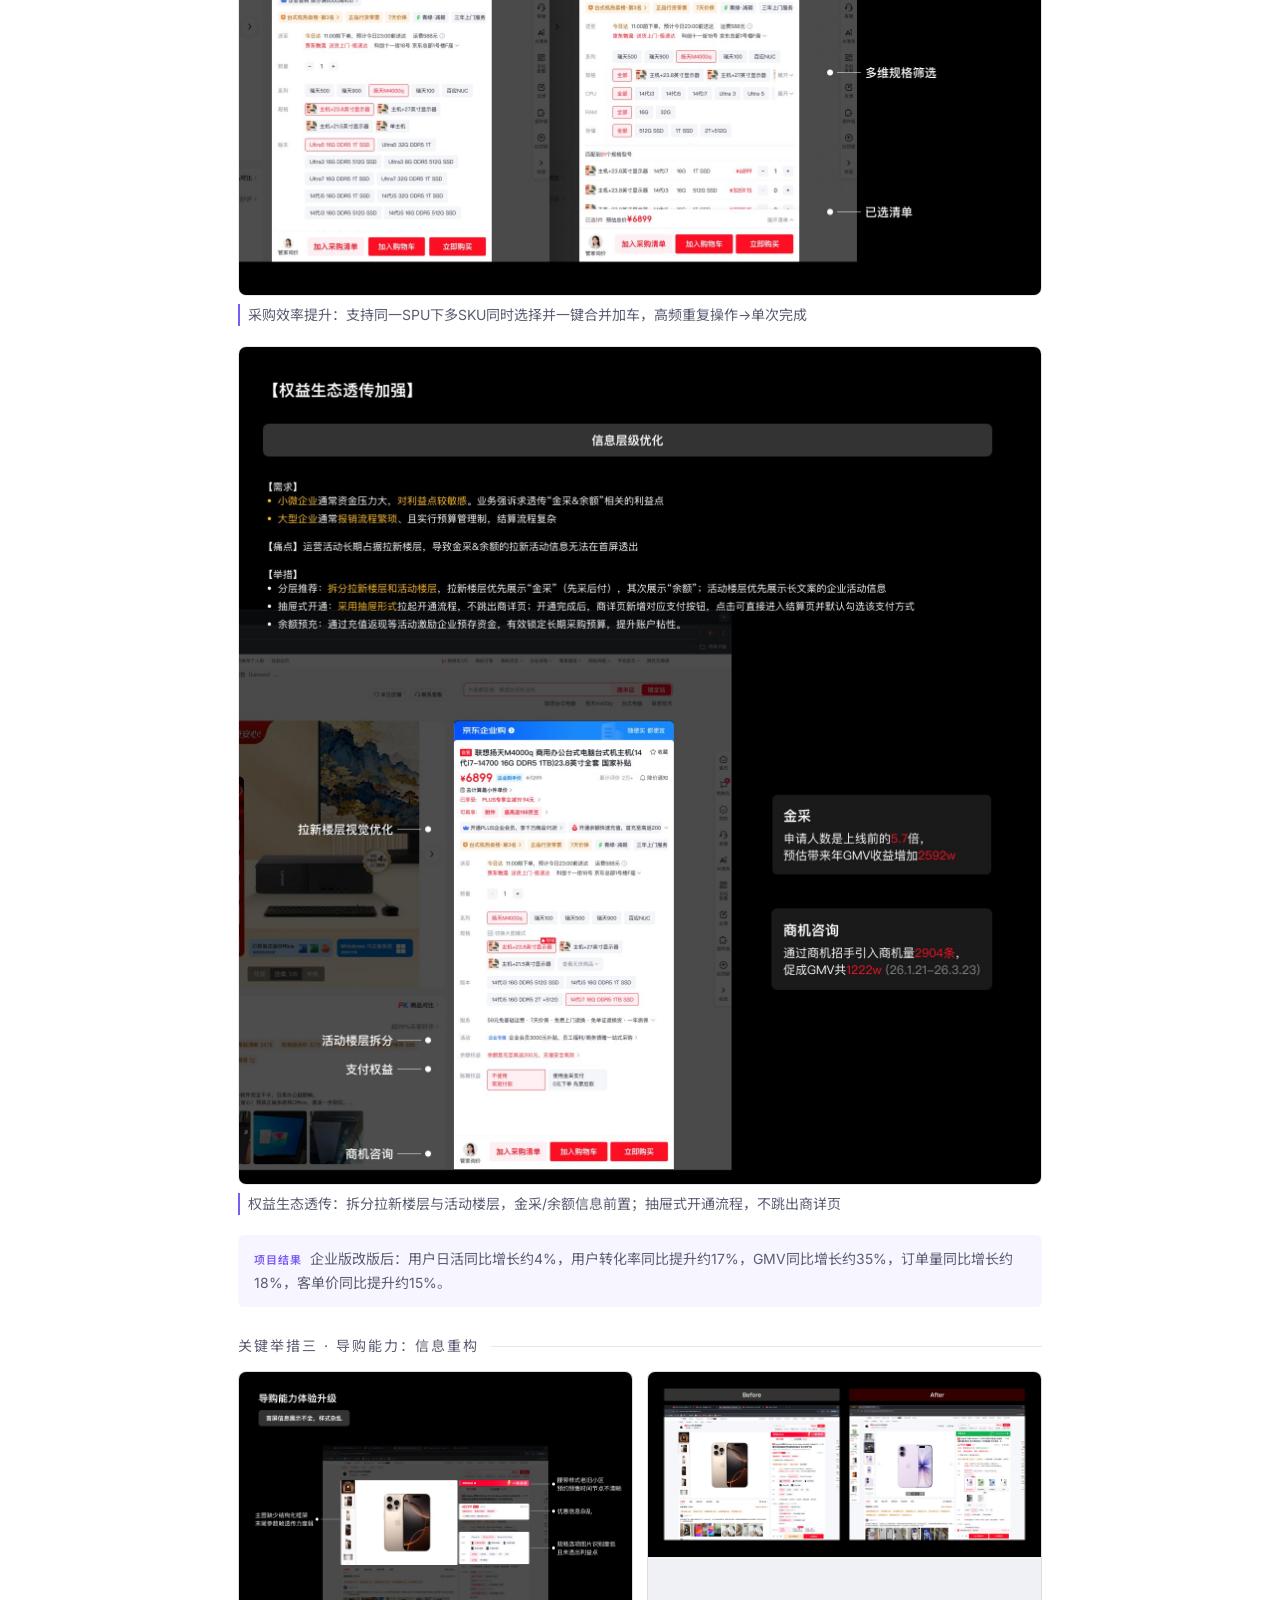
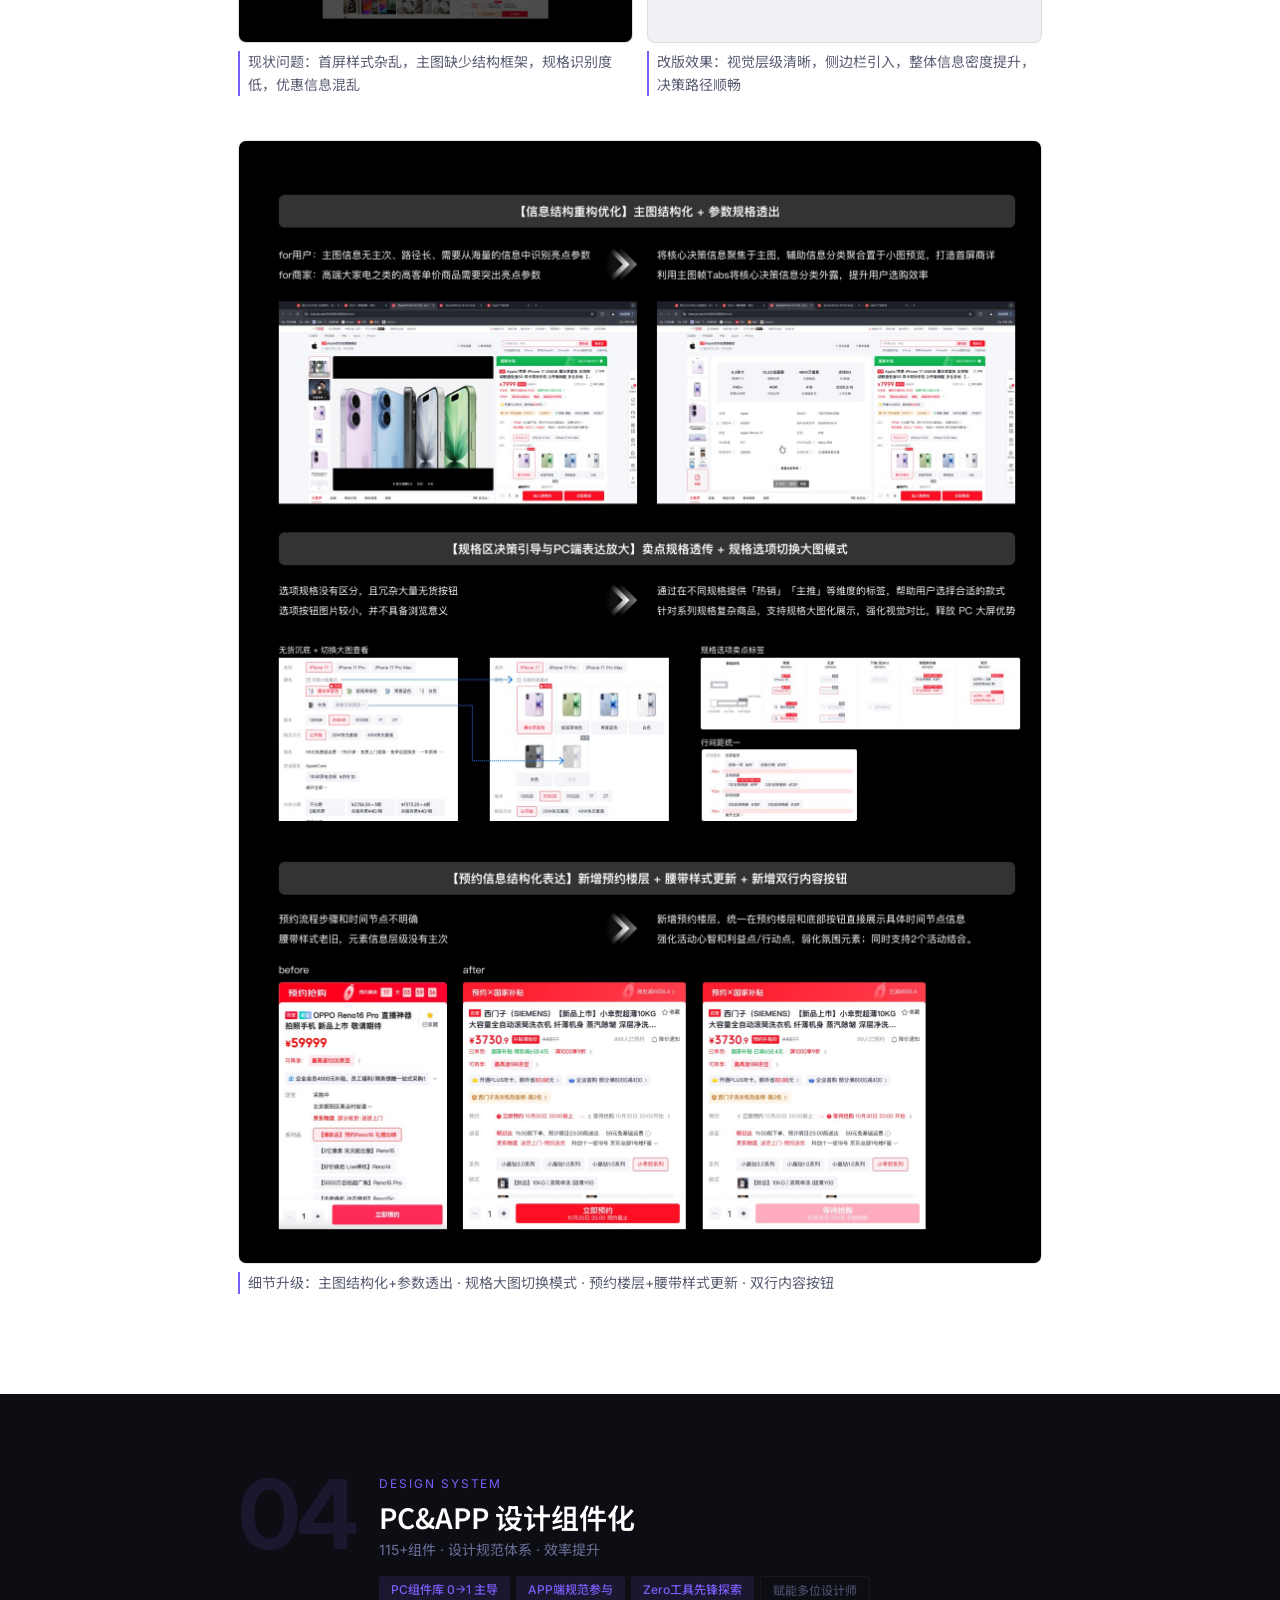
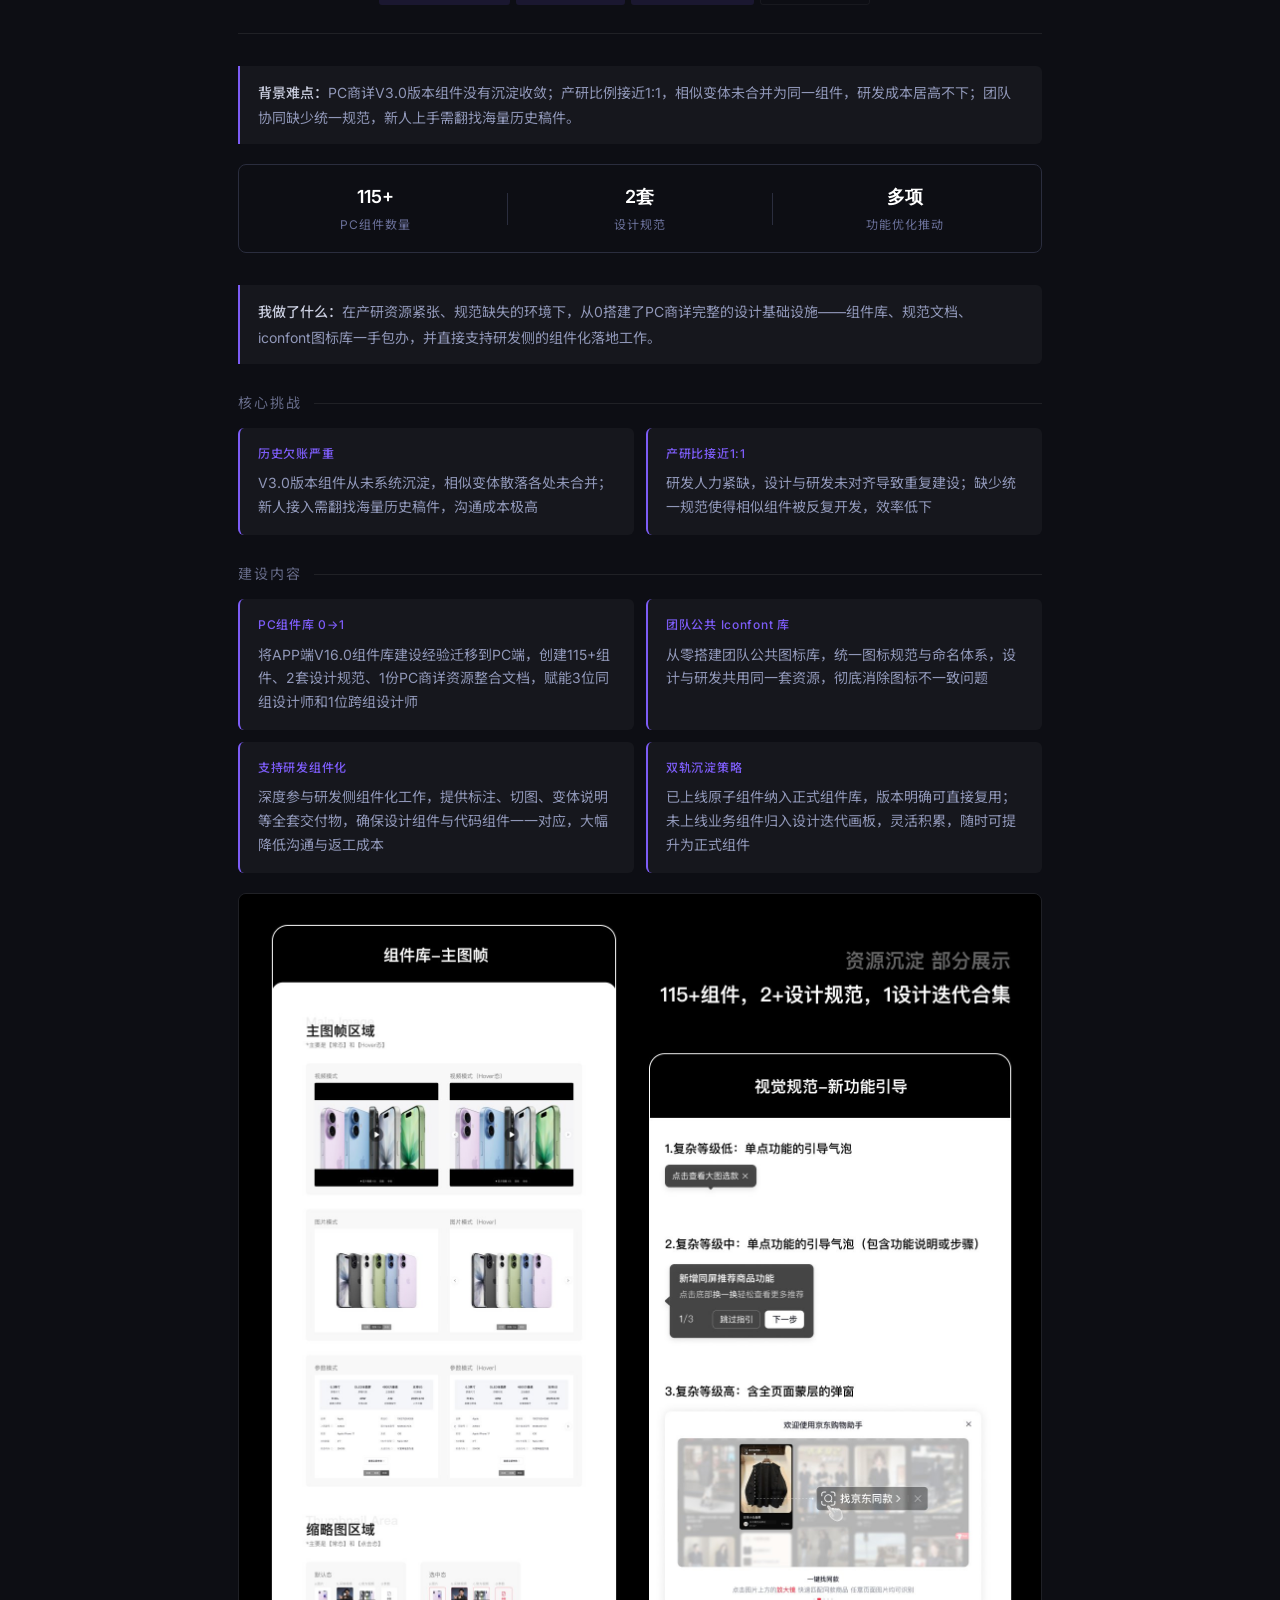
==== commit 2542fa8c: "feat: 新增Powerdrill项目页 - 新建 css/powerdrill.css（完整样式体系） - 新建 project-powerdrill.html（四大主线：色彩重构/数据驱动/端到" ====
--- a/index.html
+++ b/index.html
@@ -17,6 +17,7 @@
     <a href="#project-ai">AI改版</a>
     <a href="#project-v3">V3.x升级</a>
     <a href="#project-components">组件化</a>
+    <a href="project-powerdrill.html">Powerdrill</a>
     <a href="pdf/portfolio.pdf" class="nav-pdf" target="_blank">下载PDF</a>
   </div>
 </nav>
@@ -53,6 +54,10 @@
       <span class="toc-num">04</span>
       <div class="toc-body"><div class="toc-title">PC&APP 设计组件化</div><div class="toc-sub">115+组件 · 设计规范 · 效率提升</div><span class="toc-tag">设计体系</span></div>
     </a>
+    <a href="project-powerdrill.html" class="toc-item">
+      <span class="toc-num">05</span>
+      <div class="toc-body"><div class="toc-title">Powerdrill · AI SaaS</div><div class="toc-sub">色彩重构 · 数据驱动 · 端到端独立交付</div><span class="toc-tag">初创公司 · 国际化</span></div>
+    </a>
   </div>
 </section>
 
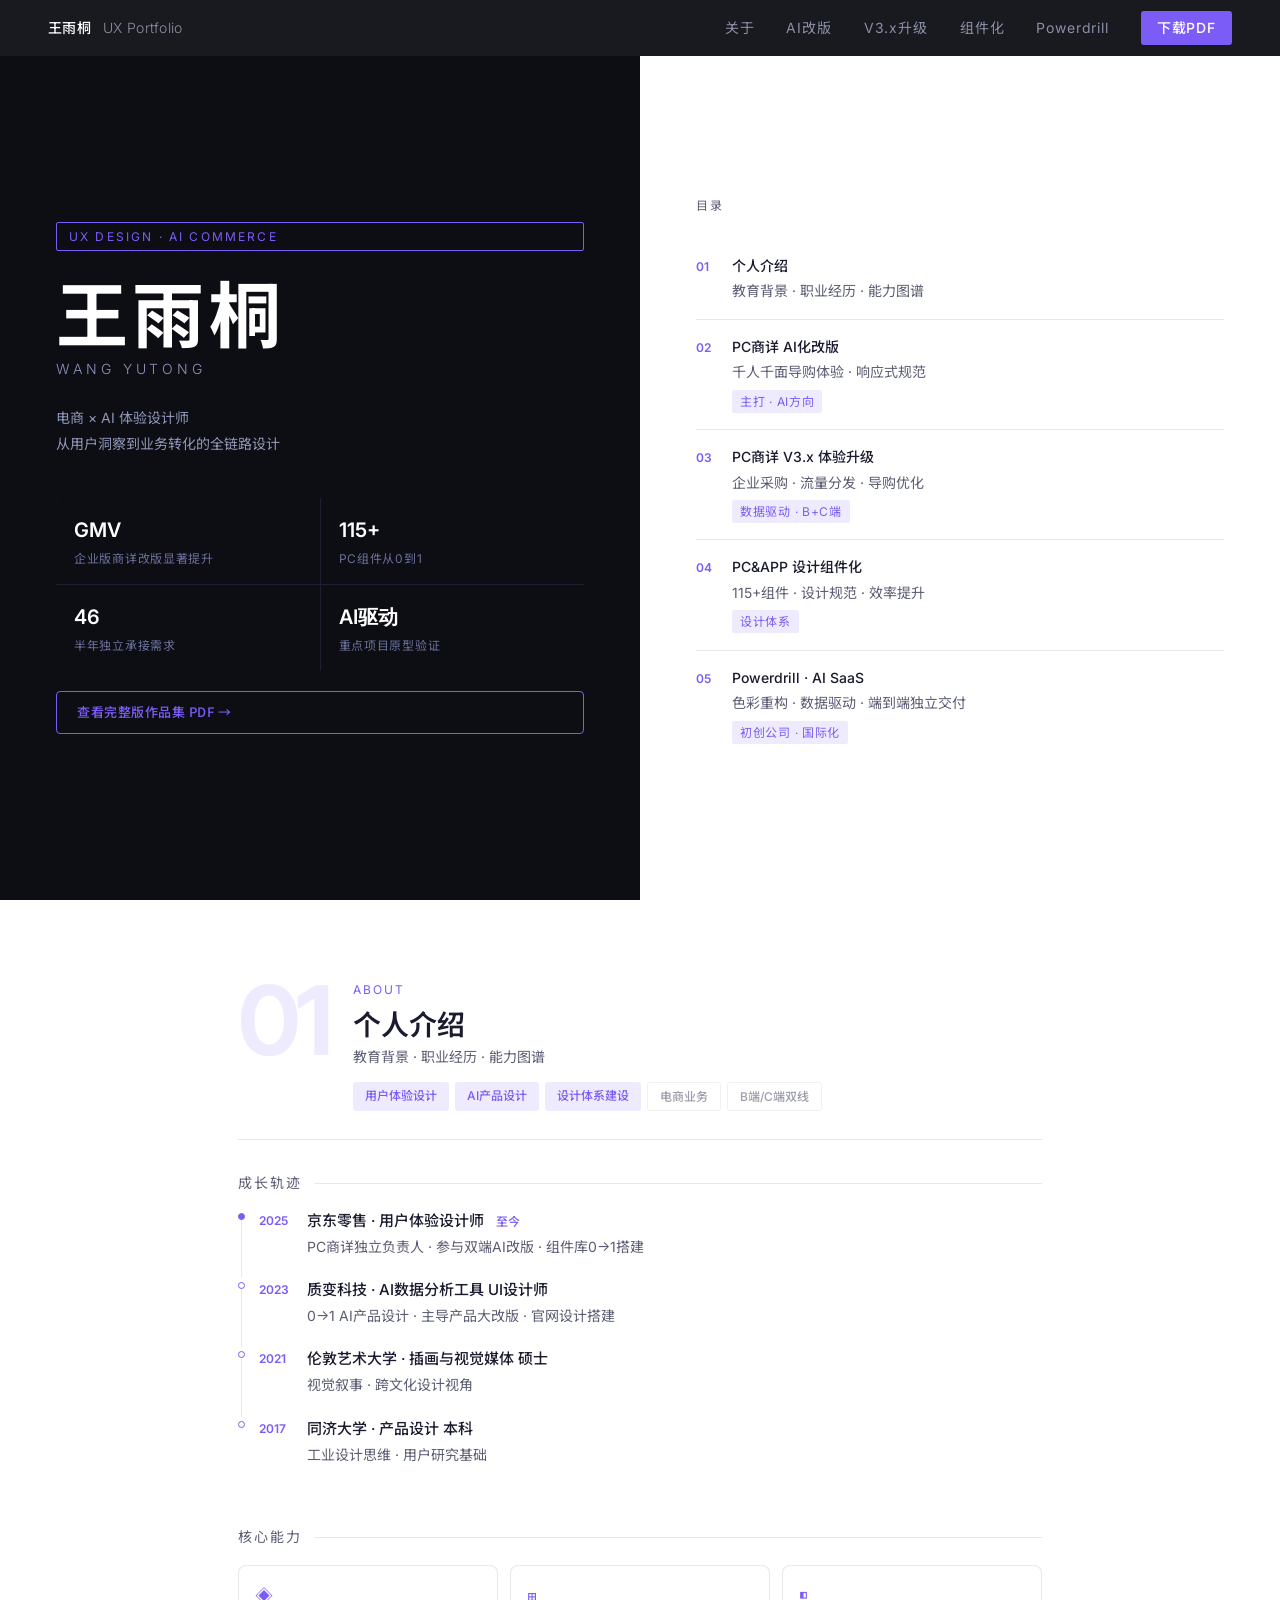
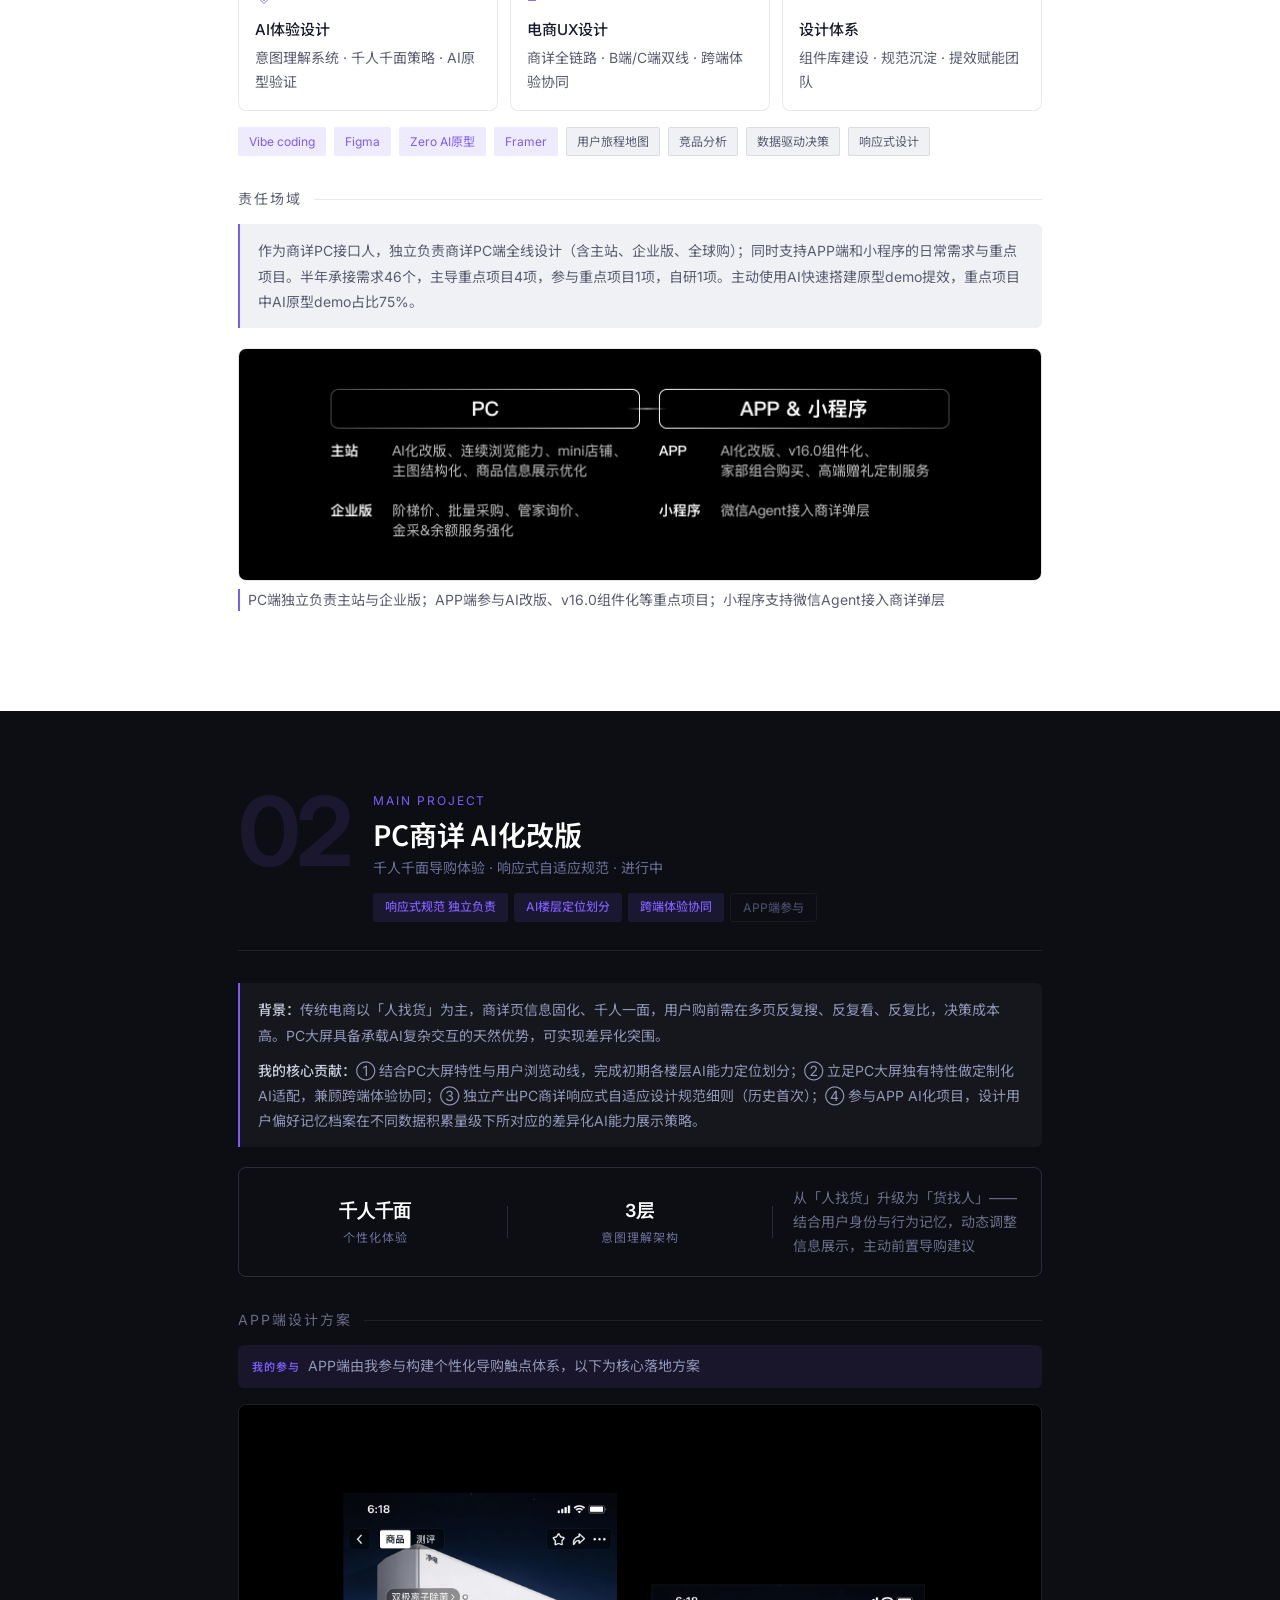
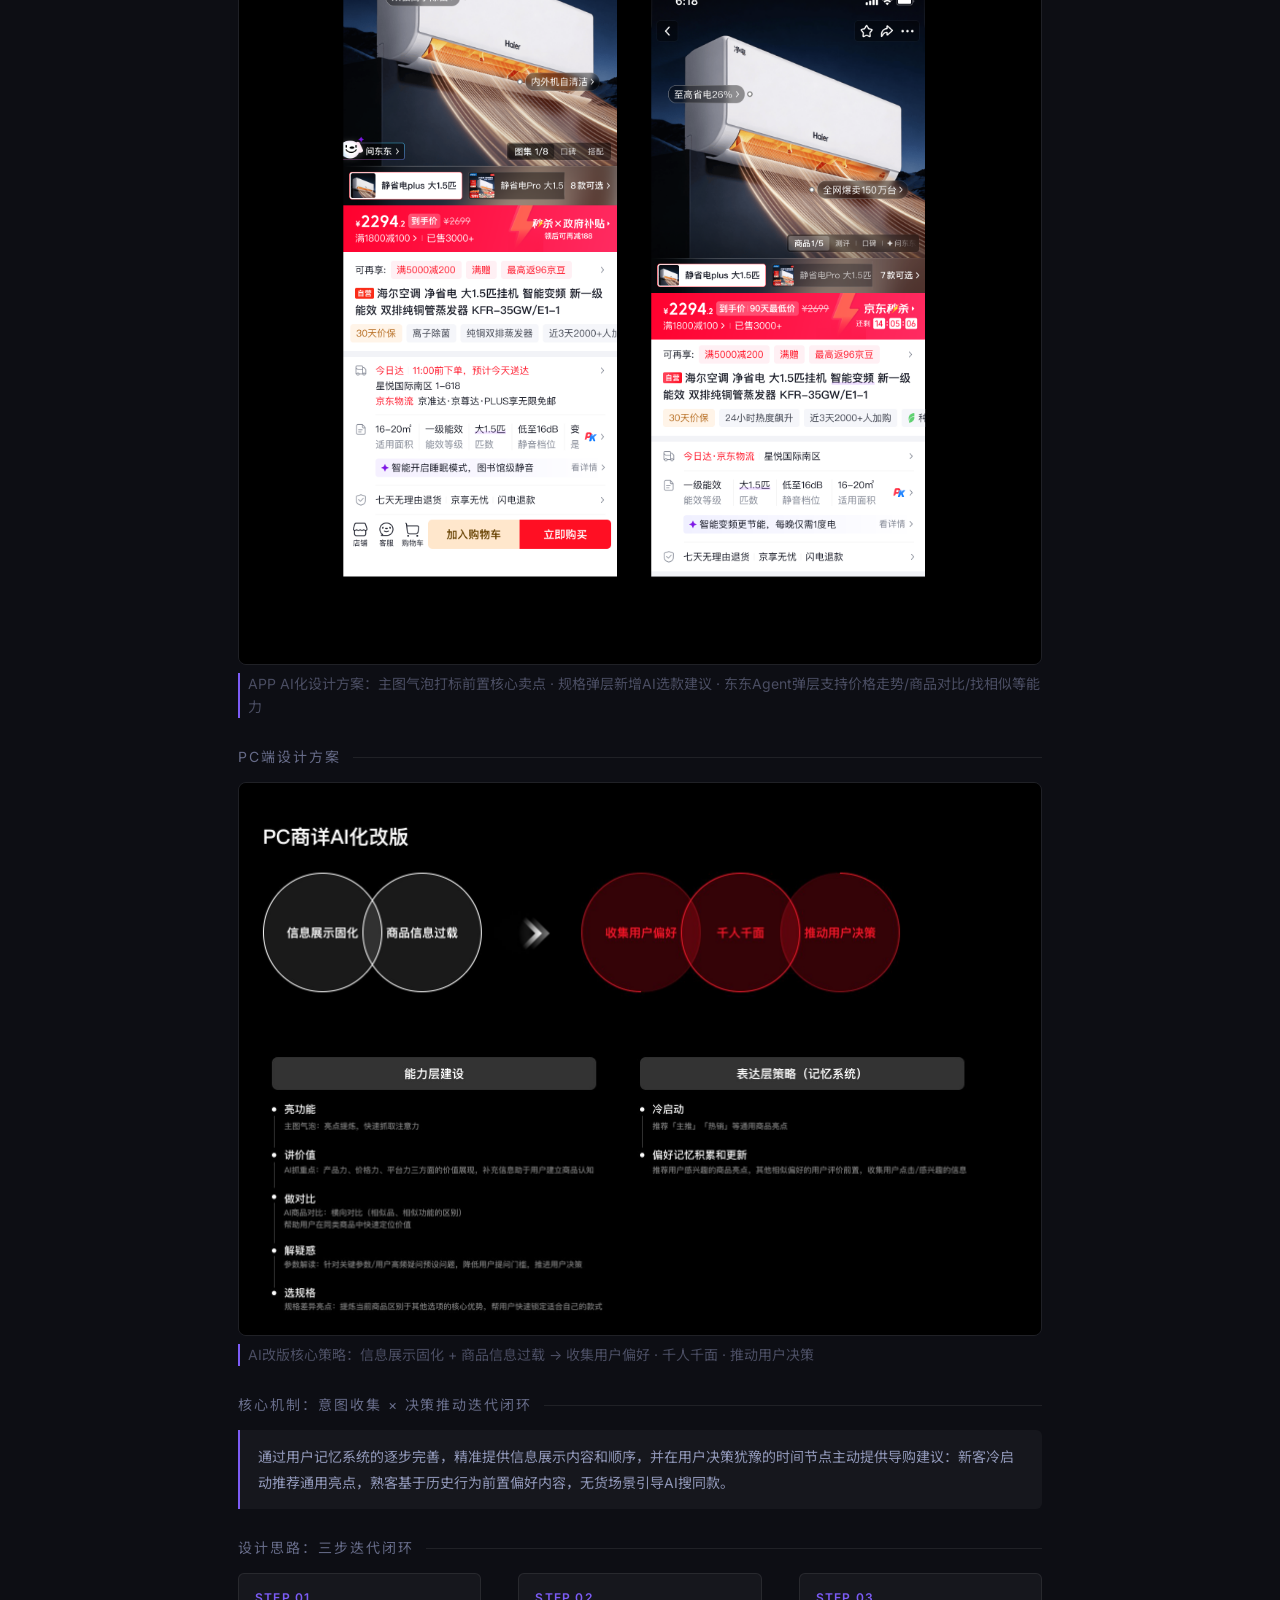
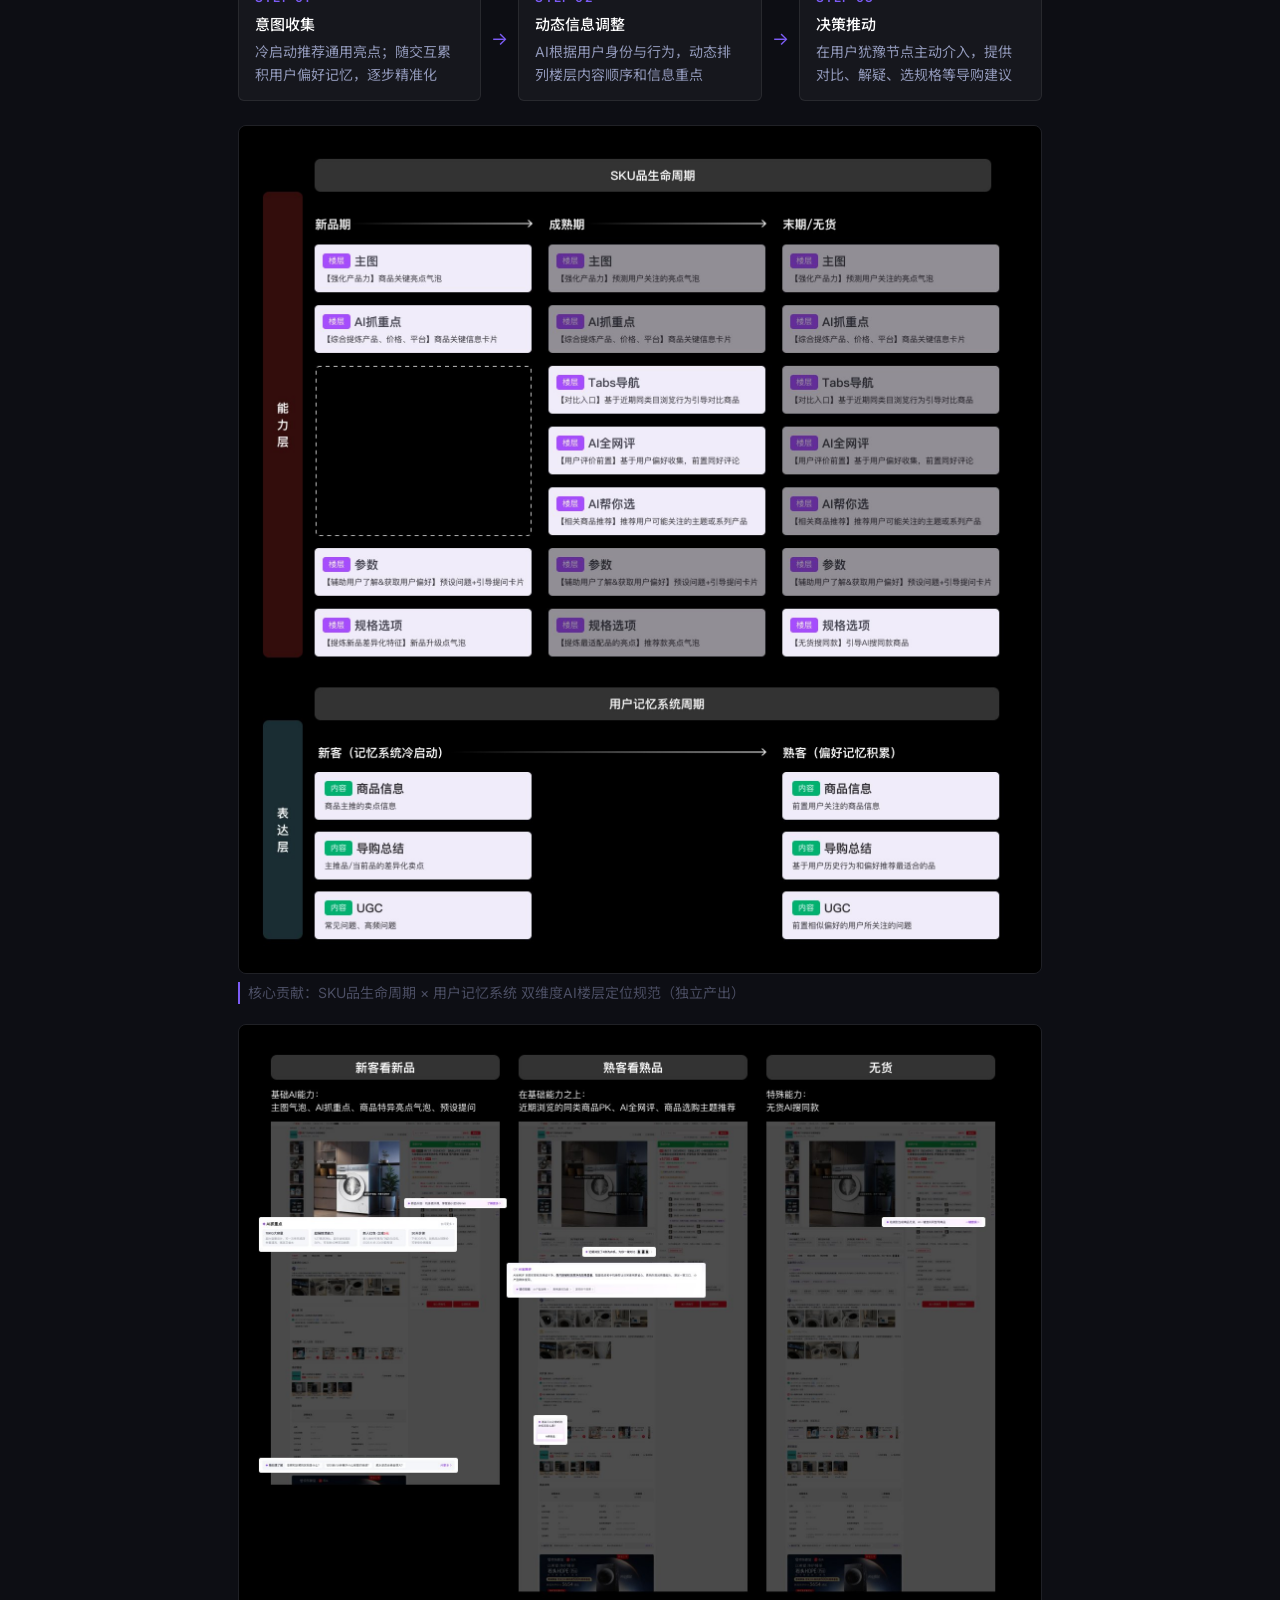
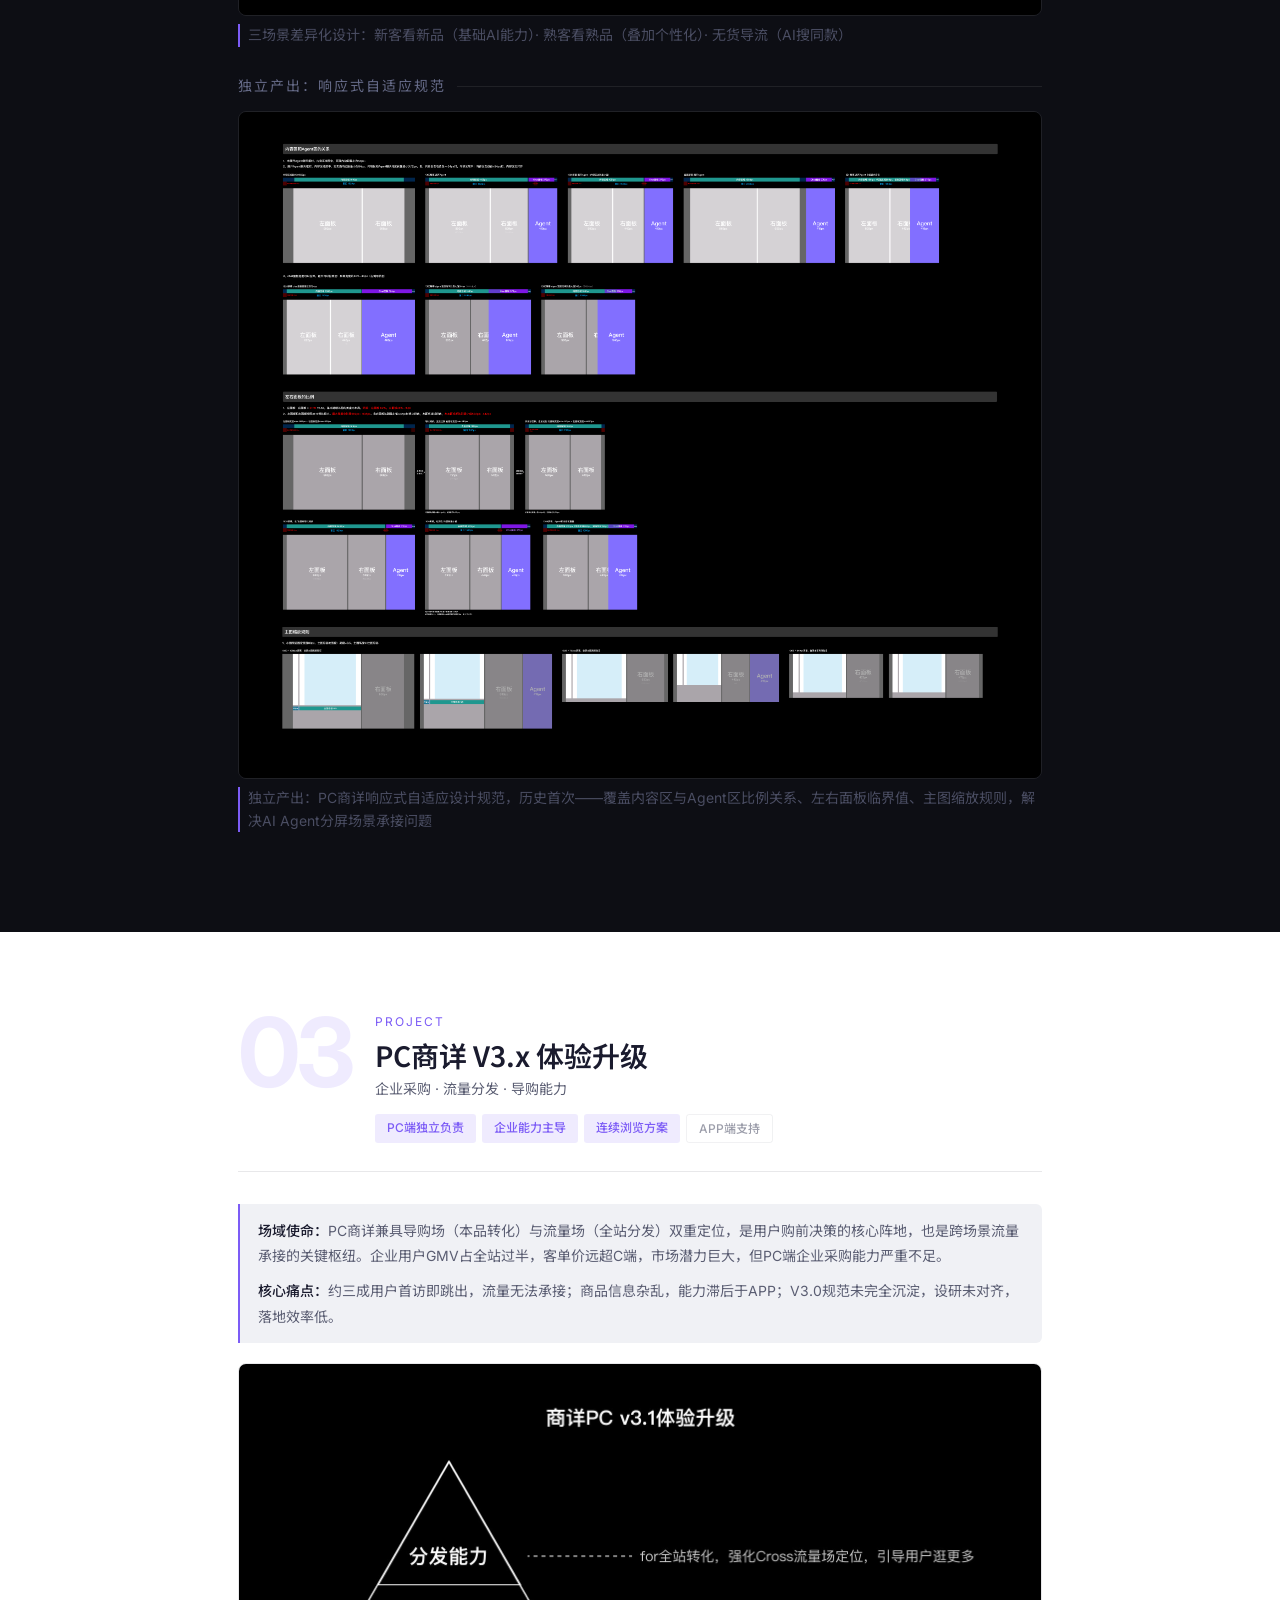
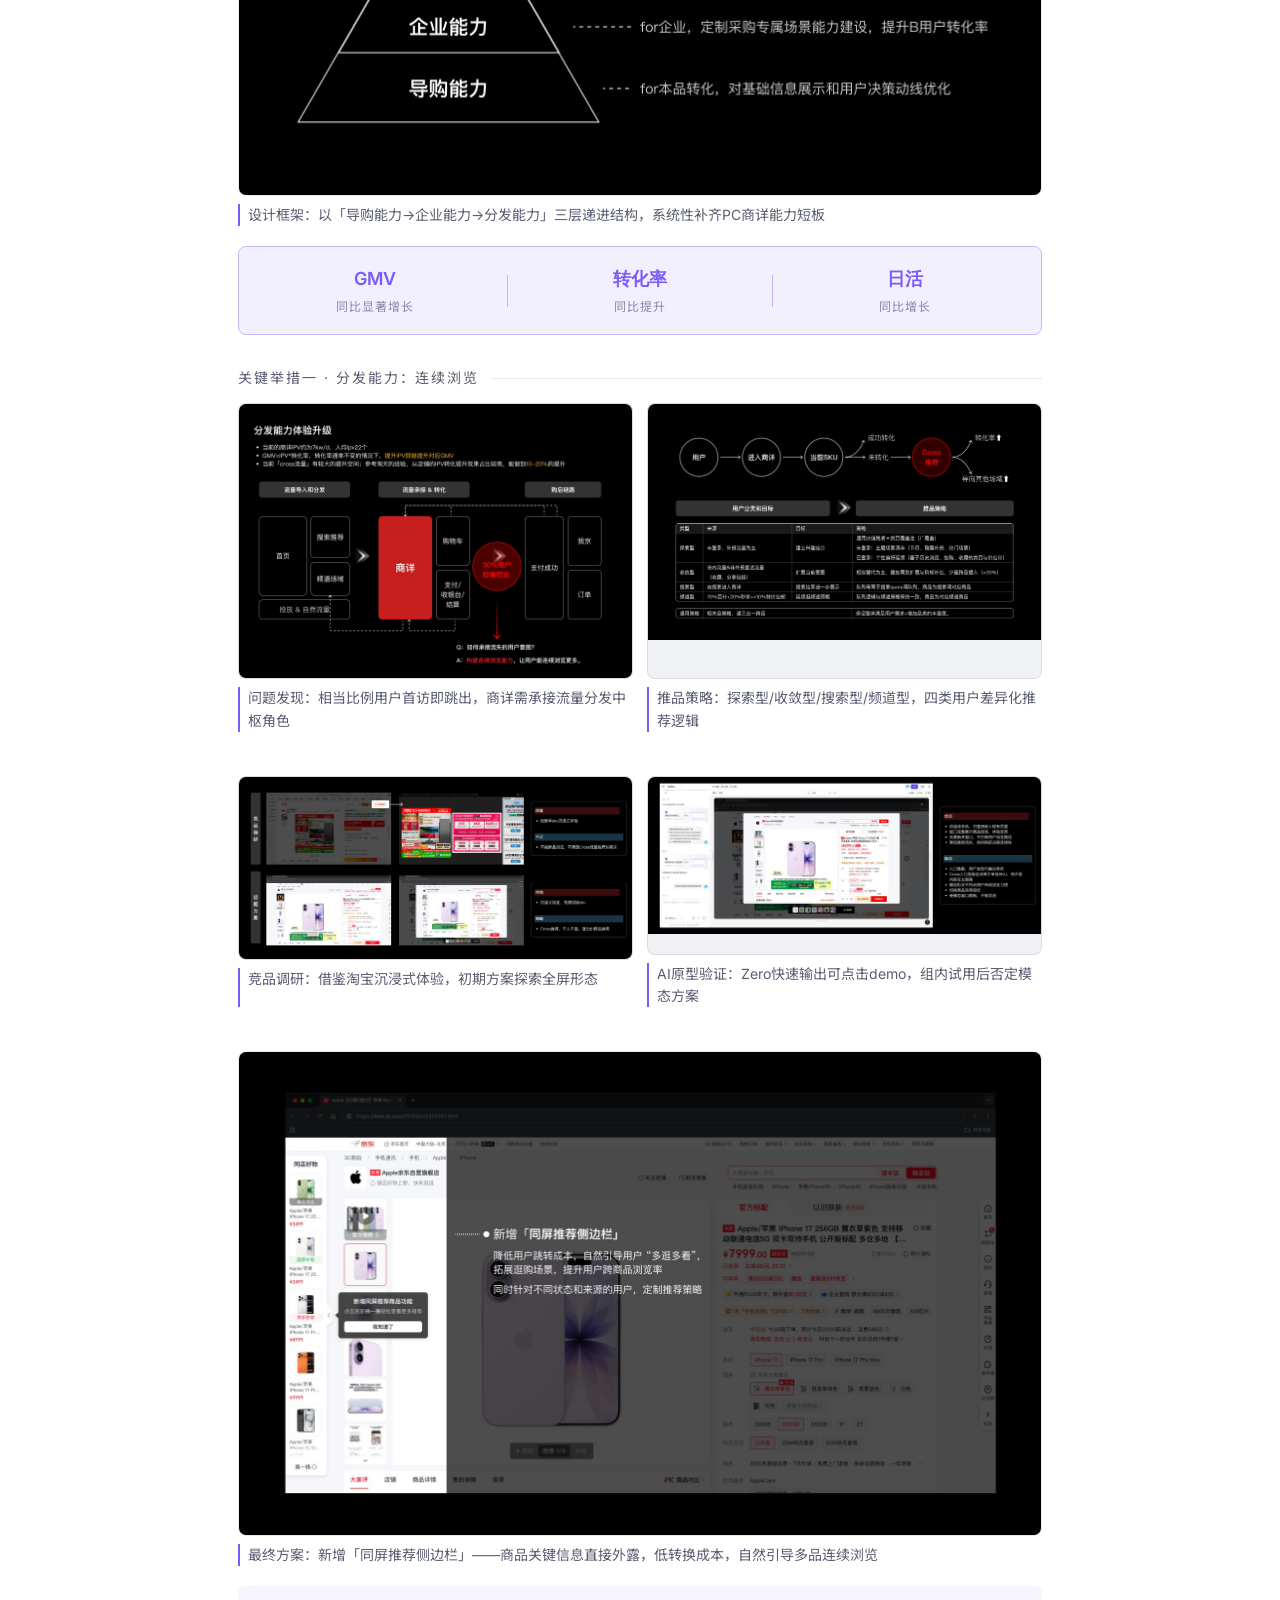
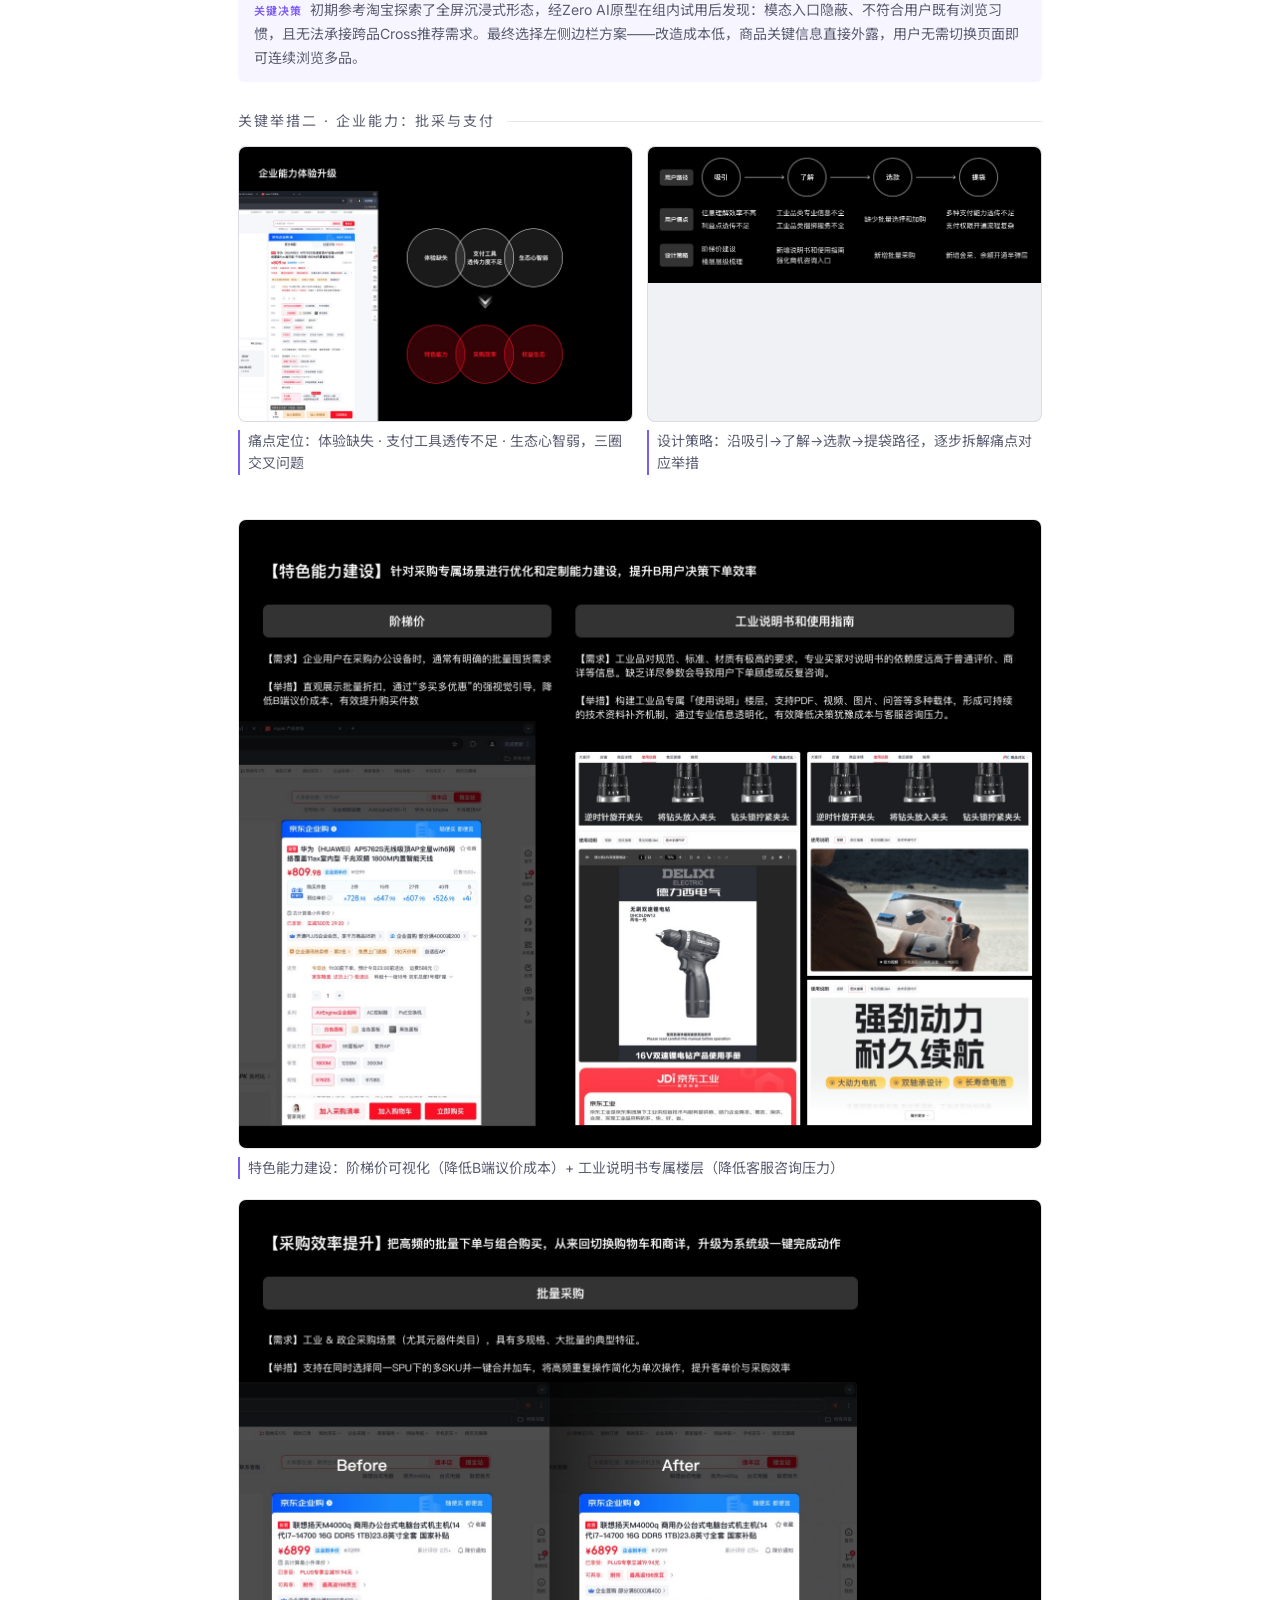
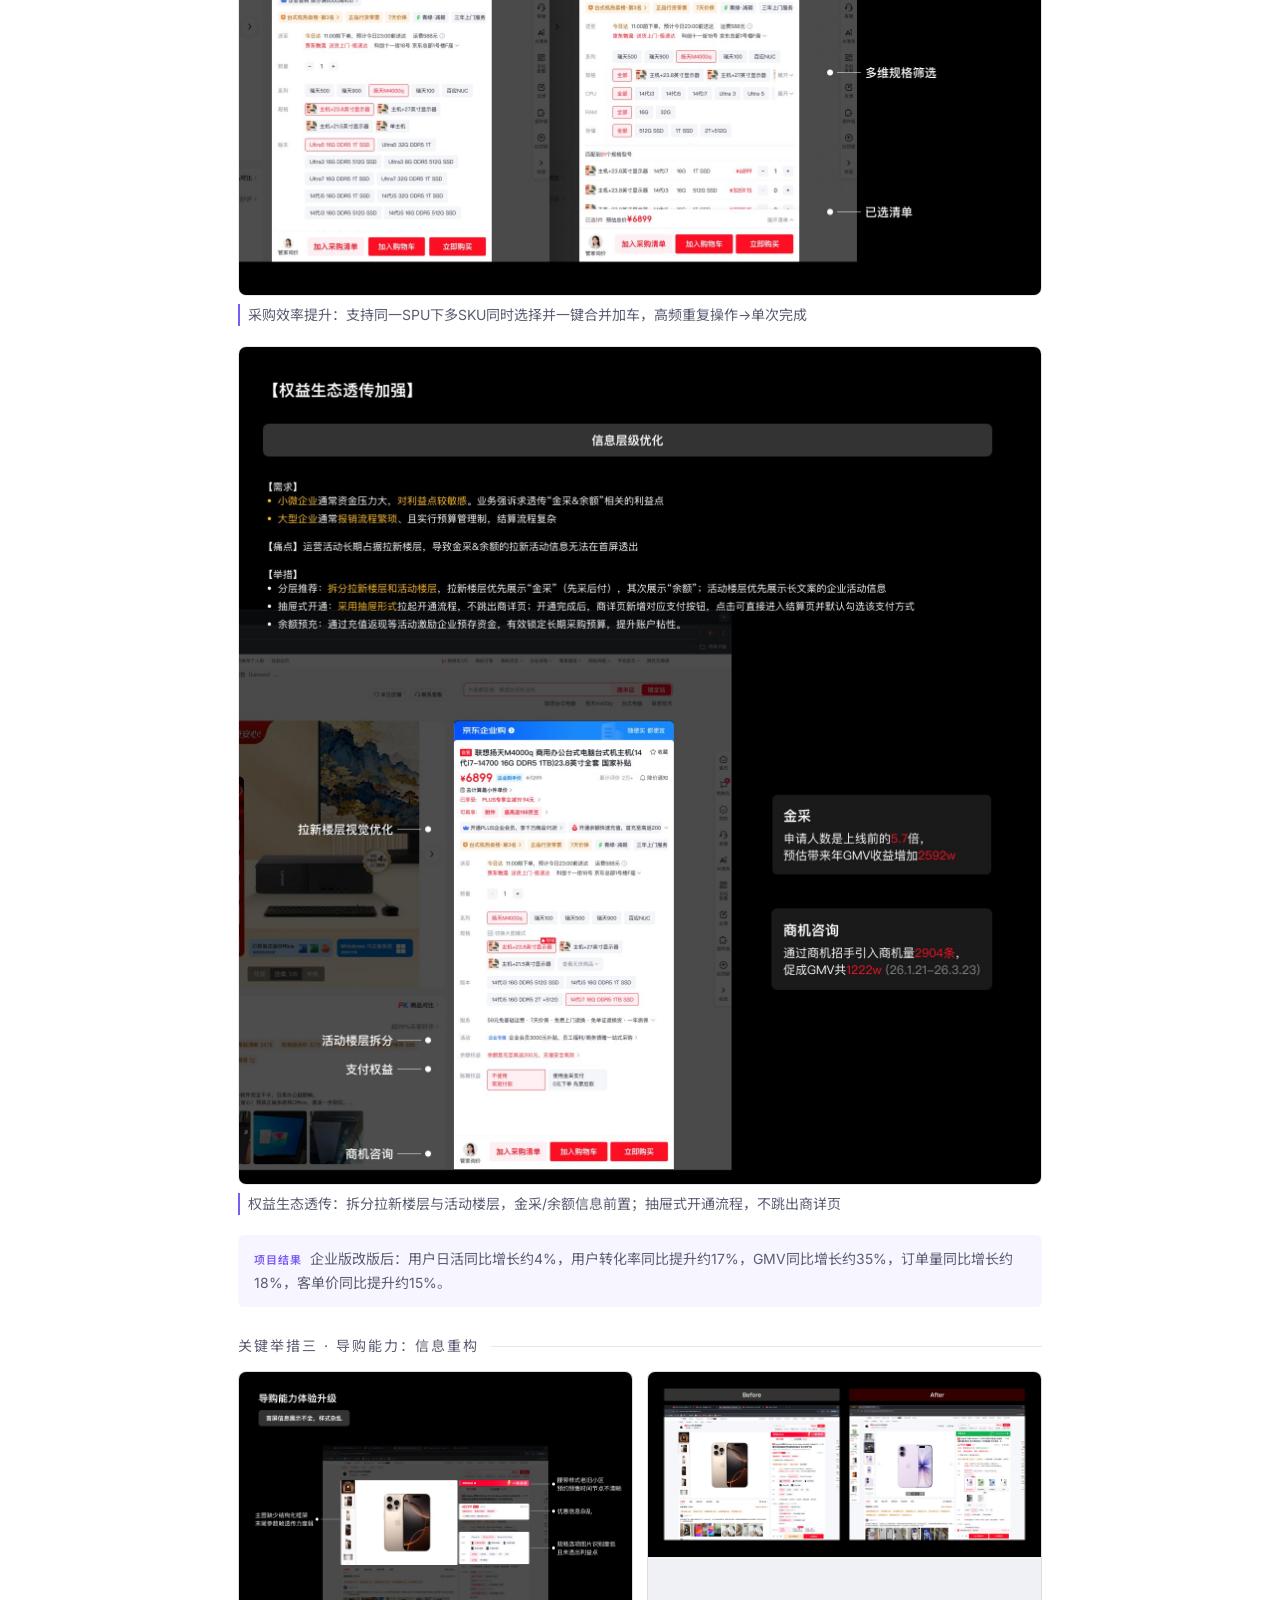
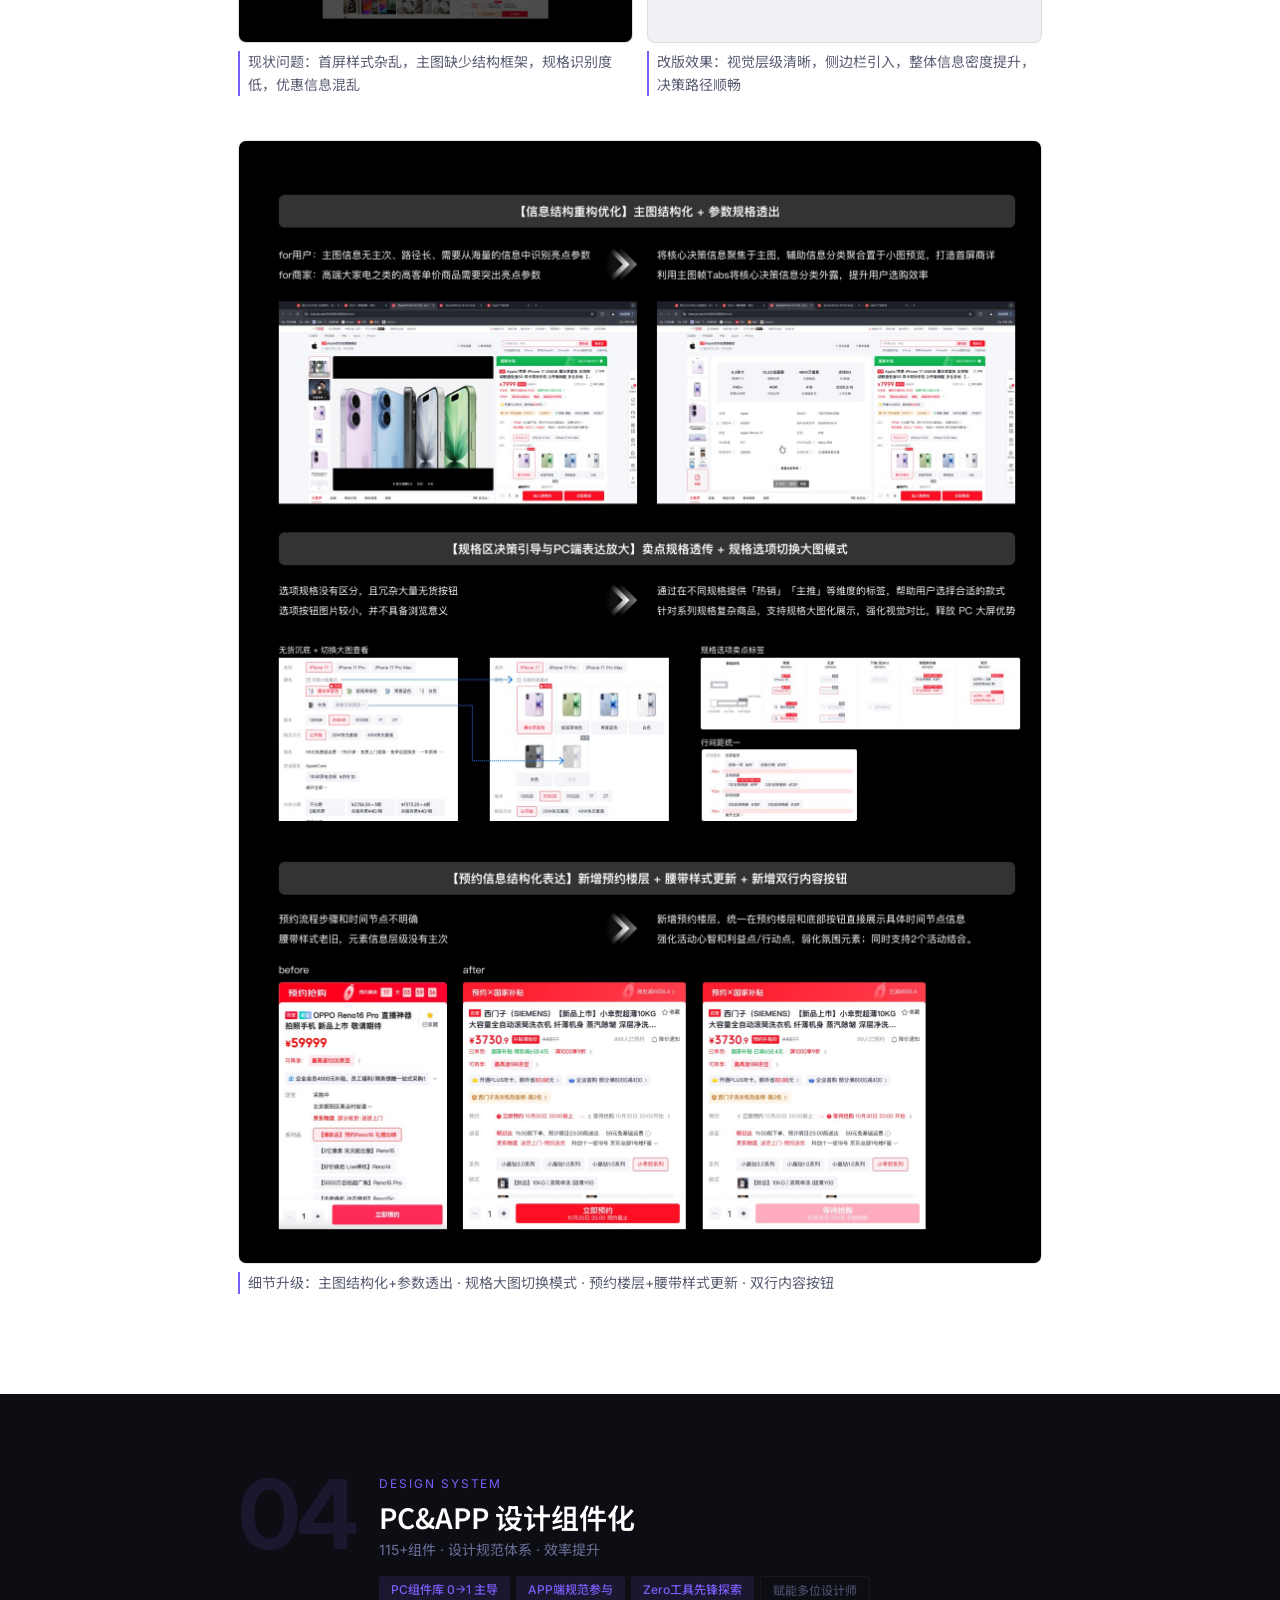
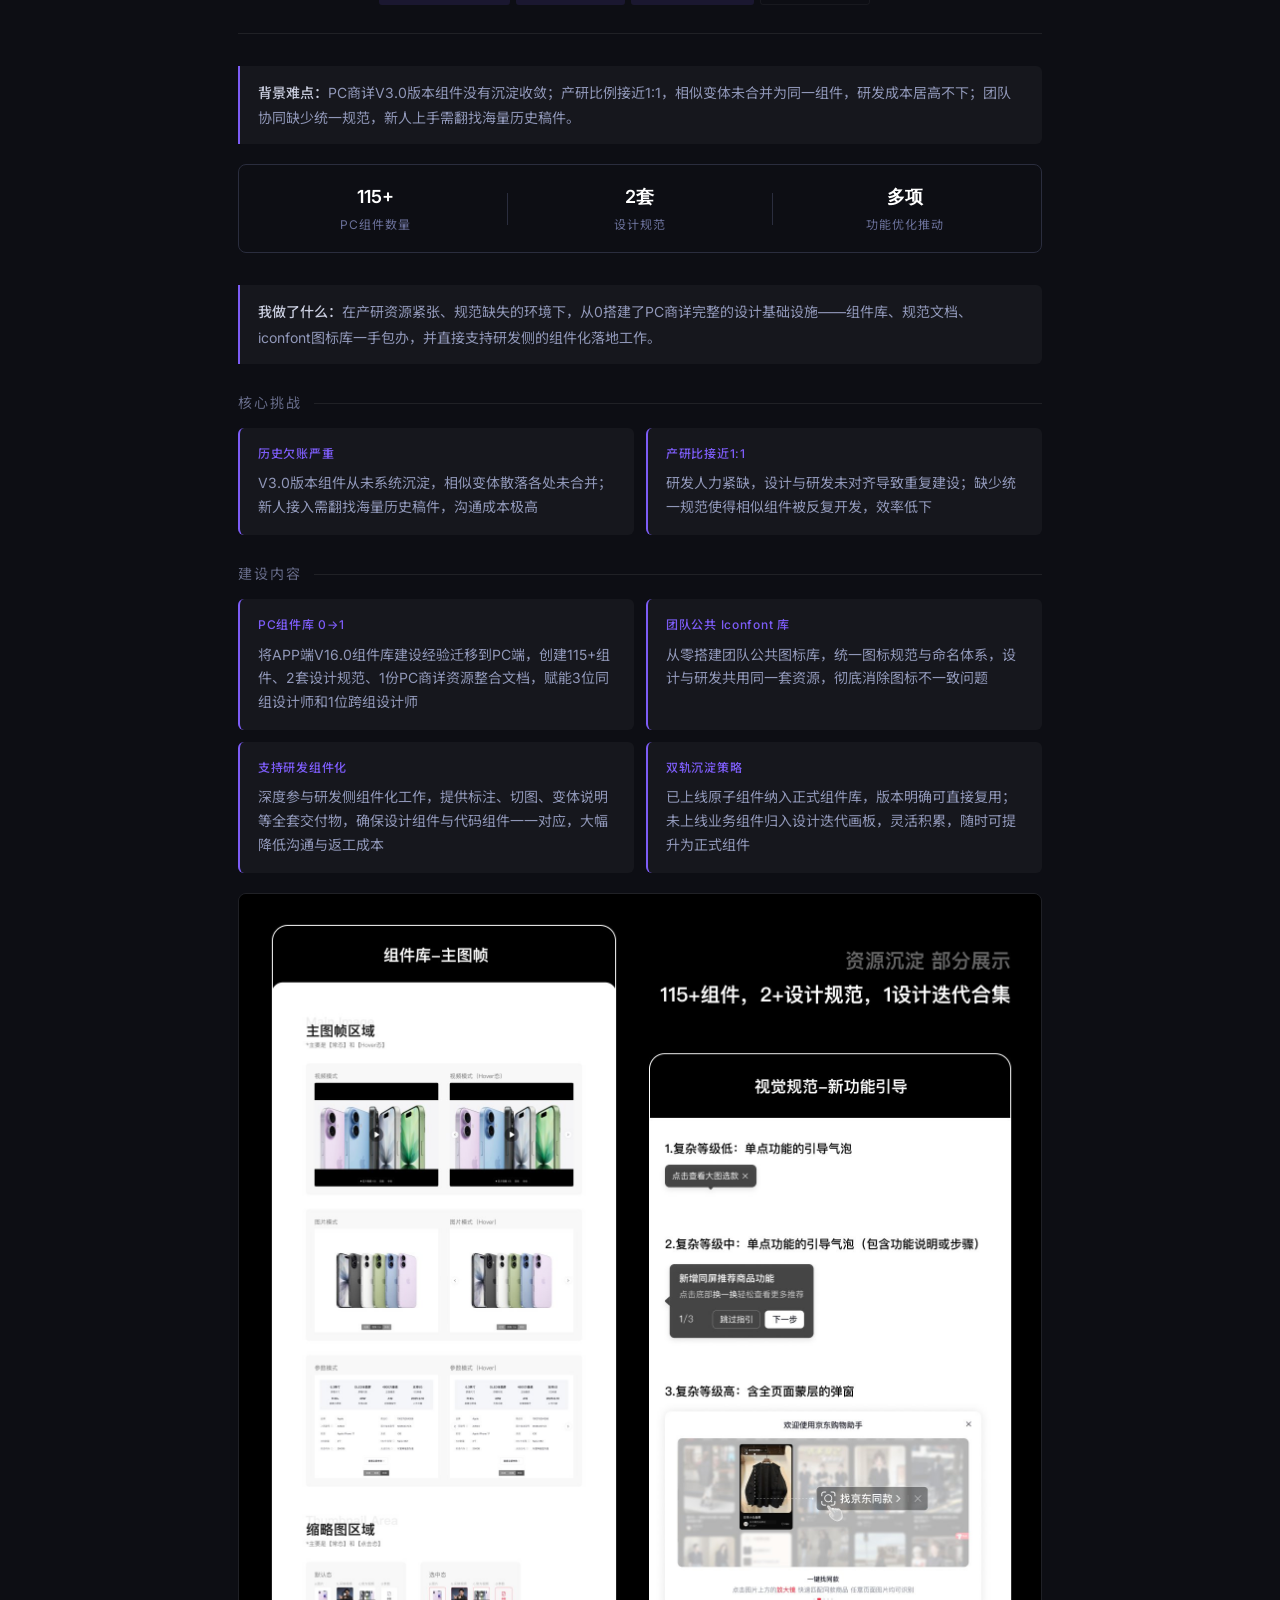
==== commit 79a0c712: "feat: Powerdrill内嵌至主页 + 查看PDF按钮 - Powerdrill内容从独立页面迁移至 index.html 底部（section 05） - nav 和 TOC 链接改为页内锚" ====
--- a/index.html
+++ b/index.html
@@ -5,10 +5,18 @@
 <meta name="viewport" content="width=device-width, initial-scale=1.0">
 <title>王雨桐 · UX Portfolio</title>
 <link rel="stylesheet" href="css/style.css">
+<link rel="stylesheet" href="css/powerdrill.css">
 <link rel="preconnect" href="https://fonts.googleapis.com">
 <link href="https://fonts.googleapis.com/css2?family=Noto+Sans+SC:wght@300;400;500;700&family=Inter:wght@300;400;500;600&display=swap" rel="stylesheet">
 </head>
 <body>
+
+<div class="mobile-tip">
+  <div class="mobile-tip-icon">🖥</div>
+  <div class="mobile-tip-title">建议在桌面端查看</div>
+  <div class="mobile-tip-text">本作品集为桌面端设计<br>请在电脑上打开以获得完整体验</div>
+  <div class="mobile-tip-url">emily-wyt.github.io/0616-portfolio</div>
+</div>
 
 <nav class="nav">
   <div class="nav-name">王雨桐 <span>UX Portfolio</span></div>
@@ -17,7 +25,7 @@
     <a href="#project-ai">AI改版</a>
     <a href="#project-v3">V3.x升级</a>
     <a href="#project-components">组件化</a>
-    <a href="project-powerdrill.html">Powerdrill</a>
+    <a href="#project-powerdrill">Powerdrill</a>
     <a href="pdf/portfolio.pdf" class="nav-pdf" target="_blank">下载PDF</a>
   </div>
 </nav>
@@ -35,6 +43,7 @@
       <div class="stat"><div class="stat-val">46</div><div class="stat-label">半年独立承接需求</div></div>
       <div class="stat"><div class="stat-val">AI驱动</div><div class="stat-label">重点项目原型验证</div></div>
     </div>
+    <a href="pdf/portfolio.pdf" target="_blank" class="hero-pdf-btn">查看完整版作品集 PDF →</a>
   </div>
   <div class="hero-right">
     <div class="toc-label">目录</div>
@@ -54,7 +63,7 @@
       <span class="toc-num">04</span>
       <div class="toc-body"><div class="toc-title">PC&APP 设计组件化</div><div class="toc-sub">115+组件 · 设计规范 · 效率提升</div><span class="toc-tag">设计体系</span></div>
     </a>
-    <a href="project-powerdrill.html" class="toc-item">
+    <a href="#project-powerdrill" class="toc-item">
       <span class="toc-num">05</span>
       <div class="toc-body"><div class="toc-title">Powerdrill · AI SaaS</div><div class="toc-sub">色彩重构 · 数据驱动 · 端到端独立交付</div><span class="toc-tag">初创公司 · 国际化</span></div>
     </a>
@@ -424,6 +433,313 @@
   </div>
 </section>
 
+<!-- POWERDRILL -->
+<section class="section dark" id="project-powerdrill">
+  <div class="section-inner">
+    <div class="project-header">
+      <div class="project-num">05</div>
+      <div class="project-meta">
+        <div class="project-label">AI SaaS · 初创公司 · 国际化</div>
+        <div class="project-title">Powerdrill</div>
+        <div class="project-subtitle">从0到120万用户的全链路AI产品设计</div>
+        <div class="project-roles">
+          <span class="project-role">国际化产品</span>
+          <span class="project-role">AI 0→1</span>
+          <span class="project-role">设计系统</span>
+          <span class="project-role dim">数据驱动迭代</span>
+          <span class="project-role dim">端到端独立交付</span>
+        </div>
+      </div>
+    </div>
+  </div>
+</section>
+
+<section class="pd-section pd-light">
+  <div class="pd-inner">
+    <div class="pd-section-label">Overview</div>
+    <h2 class="pd-section-title">项目背景</h2>
+    <p class="pd-body">Powerdrill AI 是一款专注于个人和企业数据集的 AI SaaS 服务，通过自然语言让用户与数据集交互，无需编写代码，即可完成从基础问答到深入 BI 分析等任务。随着产品策略逐渐从 ToC 转向 ToB，我们重新设计了 UI 系统，以塑造专业可信的品牌形象并应对企业定制需求。</p>
+    <div class="img-block full" style="margin-top:28px;">
+      <div class="img-wrap-full light">
+        <img src="images/pd/p06.jpg" alt="旧版Powerdrill界面" loading="lazy">
+      </div>
+      <div class="img-caption">旧版Powerdrill界面——高饱和紫色覆盖大面积导航与背景区域，ToC阶段的设计语言</div>
+    </div>
+  </div>
+</section>
+
+<section class="pd-section pd-dark">
+  <div class="pd-inner">
+    <div class="pd-section-label">Part A · 超级个体证明</div>
+    <h2 class="pd-section-title">推翻的不是方案，是底层假设</h2>
+    <p class="pd-body">Powerdrill在ToC阶段的设计语言活泼鲜艳，品牌色高饱和度覆盖超过50%界面面积。产品战略转向ToB后，这套语言直接带来三个危机：视觉疲劳损伤专业感、企业换肤导致可访问性崩溃、品牌色过载压制了内容本身。</p>
+    <div class="content-heading">关键决策</div>
+    <div class="pd-decision">
+      <div class="pd-decision-label">主动发起，非执行指令</div>
+      <p>旧有修补思路是优化换肤规则——沿用原有色彩架构，调整色阶映射。我判断这个方向治标不治本，根本问题不是"色值选错了"，而是<strong>品牌色承担了错误的角色</strong>。于是我主动提出重构整套色彩权重逻辑。</p>
+    </div>
+    <div class="content-heading">三项核心改变</div>
+    <div class="pd-cards-3">
+      <div class="pd-card">
+        <div class="pd-card-num">01</div>
+        <div class="pd-card-title">色彩权重重新分配</div>
+        <div class="pd-card-text">引入中性色板覆盖超过80%界面面积，品牌色退出"装饰背景"角色，回归"功能性指引"本质</div>
+      </div>
+      <div class="pd-card">
+        <div class="pd-card-num">02</div>
+        <div class="pd-card-title">品牌色与功能色分离</div>
+        <div class="pd-card-text">成功、警告、错误等功能色设为不可改的状态色；企业定制仅允许替换主品牌色，占比从约50%压缩至不足5%</div>
+      </div>
+      <div class="pd-card">
+        <div class="pd-card-num">03</div>
+        <div class="pd-card-title">暗黑模式范式转换</div>
+        <div class="pd-card-text">从"投影深度"到"发光层级"——抛弃对投影的模仿，转向以亮度差替代阴影差，基于背景色明度建立高程系统</div>
+      </div>
+    </div>
+    <div class="img-block full">
+      <div class="img-wrap-full">
+        <img src="images/pd/p08.jpg" alt="品牌色策略优化" loading="lazy">
+      </div>
+      <div class="img-caption">品牌色策略优化：从视觉冲击到体验可控——换肤规则从10个色阶的完整色板简化为仅需定义3个核心色值</div>
+    </div>
+    <div class="img-row" style="margin-top:16px;">
+      <div class="img-block half">
+        <div class="img-wrap">
+          <img src="images/pd/p09.jpg" alt="色彩系统重构" loading="lazy">
+        </div>
+        <div class="img-caption">色彩权重重新分配——旧版品牌色占比 vs 新版，及企业皮肤定制需要变动的色彩范围对比</div>
+      </div>
+      <div class="img-block half">
+        <div class="img-wrap">
+          <img src="images/pd/p10.jpg" alt="新旧版界面对比" loading="lazy">
+        </div>
+        <div class="img-caption">新旧版界面效果对比——左侧旧版本，右侧新版本，整体基调从鲜艳转向冷静专业</div>
+      </div>
+    </div>
+    <div class="img-block full">
+      <div class="img-wrap-full">
+        <img src="images/pd/p11.jpg" alt="暗黑模式" loading="lazy">
+      </div>
+      <div class="img-caption">暗黑模式——从"投影深度"到"发光层级"的范式转换，用亮度差替代阴影差建立视觉层级</div>
+    </div>
+    <div class="pd-result-bar">
+      <div class="pd-result-metric"><div class="pd-r-val">70%↑</div><div class="pd-r-label">企业换肤维护效率</div></div>
+      <div class="pd-result-div"></div>
+      <div class="pd-result-metric"><div class="pd-r-val">50% → 5%</div><div class="pd-r-label">品牌色界面占比</div></div>
+      <div class="pd-result-div"></div>
+      <div class="pd-result-metric"><div class="pd-r-val">10色阶 → 3色值</div><div class="pd-r-label">换肤定制复杂度</div></div>
+    </div>
+  </div>
+</section>
+
+<section class="pd-section pd-light">
+  <div class="pd-inner">
+    <div class="pd-section-label">Part B · 数据驱动决策</div>
+    <h2 class="pd-section-title">数据告诉我删掉这个步骤，而不是优化它</h2>
+    <p class="pd-body">Dataset是Powerdrill的核心使用单元，却存在多个入口、体验割裂的问题。旧流程要求用户先命名、再描述、再上传文件，共5步。我通过主动分析埋点数据，发现了问题的根源。</p>
+    <div class="content-heading">数据发现</div>
+    <div class="img-block full">
+      <div class="img-wrap-full light">
+        <img src="images/pd/p16.jpg" alt="首页漏斗数据" loading="lazy">
+      </div>
+      <div class="img-caption">首页落地漏斗数据——新功能上线后埋点揭示曝光率极低，AA Dataset入口点击率仅4.80%</div>
+    </div>
+    <div class="img-block full">
+      <div class="img-wrap-full light">
+        <img src="images/pd/p32.jpg" alt="Dataset命名分析" loading="lazy">
+      </div>
+      <div class="img-caption">对用户已创建Dataset名称的聚类分析——45%无意义命名 + 33%简写 + 18%与文件名相似，合计96%用户无法提供有效命名</div>
+    </div>
+    <div class="pd-decision">
+      <div class="pd-decision-label">关键判断</div>
+      <p>96%的用户无法提供有效命名，说明"命名"这个步骤本身就是错的设计决策。正确答案不是"让命名步骤更容易"，而是<strong>直接删掉它</strong>，改由AI根据文件内容自动生成名称和描述。</p>
+    </div>
+    <div class="content-heading">流程简化</div>
+    <div class="img-block full">
+      <div class="img-wrap-full light">
+        <img src="images/pd/p33.jpg" alt="旧流程vs新流程" loading="lazy">
+      </div>
+      <div class="img-caption">Dataset创建流程从5步压缩至2步——旧：命名→描述→上传→状态管理→完成；新：上传文件→系统自动创建</div>
+    </div>
+    <div class="img-block full">
+      <div class="img-wrap-full light">
+        <img src="images/pd/p34.jpg" alt="上传状态设计" loading="lazy">
+      </div>
+      <div class="img-caption">系统化的状态设计——定义上传过程中所有可能状态，为每种状态设计清晰的视觉反馈和操作引导</div>
+    </div>
+    <div class="pd-insight">
+      <div class="pd-insight-icon">◈</div>
+      <div>
+        <div class="pd-insight-title">「创建」与「管理」必须分离</div>
+        <div class="pd-insight-text">旧架构把管理行为（重命名、删除、描述）耦合进创建流程，是冗长的根源。创建场景极度聚焦，管理场景按需触达，两者分离后互不干扰，用户心智模型清晰。</div>
+      </div>
+    </div>
+    <div class="pd-result-bar light">
+      <div class="pd-result-metric"><div class="pd-r-val">57%+</div><div class="pd-r-label">用户操作负荷降低</div></div>
+      <div class="pd-result-div"></div>
+      <div class="pd-result-metric"><div class="pd-r-val">5步 → 2步</div><div class="pd-r-label">Dataset创建流程</div></div>
+      <div class="pd-result-div"></div>
+      <div class="pd-result-metric"><div class="pd-r-val">AI自动生成</div><div class="pd-r-label">数据集名称与描述</div></div>
+    </div>
+  </div>
+</section>
+
+<section class="pd-section pd-dark">
+  <div class="pd-inner">
+    <div class="pd-section-label">Part C · 端到端独立能力</div>
+    <h2 class="pd-section-title">从设计稿到线上发布，中间没有等待</h2>
+    <p class="pd-body">Powerdrill官网是SEO驱动的内容阵地，每天需要大量内容上线。旧工作流：设计出稿→运营确认→工程师开发→设计走查→等待统一发版，上线周期以周计。我独立搭建了一套彻底改变协作方式的动态发布系统。</p>
+    <div class="content-heading">工具链</div>
+    <div class="pd-toolchain">
+      <div class="pd-tool"><div class="pd-tool-name">Figma</div><div class="pd-tool-role">设计 / 架构</div></div>
+      <div class="pd-tool-arrow">→</div>
+      <div class="pd-tool"><div class="pd-tool-name">Framer</div><div class="pd-tool-role">构建 / 部署</div></div>
+      <div class="pd-tool-arrow">+</div>
+      <div class="pd-tool"><div class="pd-tool-name">After Effects</div><div class="pd-tool-role">动效</div></div>
+      <div class="pd-tool-arrow">+</div>
+      <div class="pd-tool"><div class="pd-tool-name">Cursor AI</div><div class="pd-tool-role">代码实现</div></div>
+    </div>
+    <div class="img-block full">
+      <div class="img-wrap-full">
+        <img src="images/pd/p36.jpg" alt="Powerdrill官网全貌" loading="lazy">
+      </div>
+      <div class="img-caption">从设计到实现的全流程独立构建——独立设计师 &amp; 前端实现者</div>
+    </div>
+    <div class="img-block full">
+      <div class="img-wrap-full">
+        <img src="images/pd/p37.jpg" alt="新旧协作流程对比" loading="lazy">
+      </div>
+      <div class="img-caption">新协作流程 vs 旧协作流程——上线周期从周级缩短至分钟级，日均发布量达10条以上</div>
+    </div>
+    <div class="img-row">
+      <div class="img-block half">
+        <div class="img-wrap">
+          <img src="images/pd/p39.jpg" alt="Feature页面动态内容" loading="lazy">
+        </div>
+        <div class="img-caption">Feature页面核心模块——所有内容均通过CMS后台动态配置，实现内容与样式分离</div>
+      </div>
+      <div class="img-block half">
+        <div class="img-wrap">
+          <img src="images/pd/p40.jpg" alt="CMS配置系统" loading="lazy">
+        </div>
+        <div class="img-caption">驱动内容动态发布的CMS配置——设计侧专注迭代模板，运营侧随时发布新内容</div>
+      </div>
+    </div>
+    <div class="img-block full">
+      <div class="img-wrap-full">
+        <img src="images/pd/p44.jpg" alt="AI赋能功能实现" loading="lazy">
+      </div>
+      <div class="img-caption">AI赋能三项能力——自动生成Blog目录、主题切换控制系统、数据动画效果</div>
+    </div>
+    <div class="pd-result-bar">
+      <div class="pd-result-metric"><div class="pd-r-val">周级 → 分钟级</div><div class="pd-r-label">官网内容上线周期</div></div>
+      <div class="pd-result-div"></div>
+      <div class="pd-result-metric"><div class="pd-r-val">10条/日</div><div class="pd-r-label">日均发布量</div></div>
+      <div class="pd-result-div"></div>
+      <div class="pd-result-metric"><div class="pd-r-val">1人</div><div class="pd-r-label">前端协助（仅域名映射）</div></div>
+    </div>
+  </div>
+</section>
+
+<section class="pd-section pd-relyt">
+  <div class="pd-inner">
+    <div class="pd-section-label">Part D · Relyt 官网信息架构</div>
+    <h2 class="pd-section-title">技术术语是墙，好的设计把它变成门</h2>
+    <p class="pd-body" style="color:#A0A8C8;">Relyt是一个面向企业和AI应用的数据云平台（AI-ready Data Cloud）。技术壁垒极高——向量数据库、Serverless架构、Hybrid Search，每一个概念对非技术决策者都是认知负担。V1官网陷入"自我叙述"的陷阱，核心矛盾不是视觉问题，而是叙事逻辑问题。</p>
+    <div class="pd-decision dark-variant">
+      <div class="pd-decision-label">V1官网的失败</div>
+      <p>V1假设用户和自己一样理解这些技术术语的价值。我提出从根本上重构叙事顺序，把官网从"我有什么功能"改写成"我如何为你解决问题"。</p>
+    </div>
+    <div class="img-block full" style="margin-top:24px;">
+      <div class="img-wrap-full">
+        <img src="images/pd/p47.jpg" alt="Relyt V1 vs V2" loading="lazy">
+      </div>
+      <div class="img-caption" style="color:#6A7099;">V1版本（左）vs V2版本（右）——从技术功能堆叠到价值叙事重构</div>
+    </div>
+    <div class="pd-compare-table">
+      <div class="pd-compare-header">
+        <div></div>
+        <div class="pd-compare-col-label">V1</div>
+        <div class="pd-compare-col-label highlight">V2</div>
+      </div>
+      <div class="pd-compare-row">
+        <div class="pd-compare-key">逻辑起点</div>
+        <div class="pd-compare-old">产品功能罗列</div>
+        <div class="pd-compare-new">用户痛点切入</div>
+      </div>
+      <div class="pd-compare-row">
+        <div class="pd-compare-key">核心结构</div>
+        <div class="pd-compare-old">特性堆叠</div>
+        <div class="pd-compare-new">定位 → 场景 → 信任</div>
+      </div>
+      <div class="pd-compare-row">
+        <div class="pd-compare-key">技术概念</div>
+        <div class="pd-compare-old">直接暴露</div>
+        <div class="pd-compare-new">翻译为可感知利益</div>
+      </div>
+      <div class="pd-compare-row">
+        <div class="pd-compare-key">证据形式</div>
+        <div class="pd-compare-old">无</div>
+        <div class="pd-compare-new">客户案例 + 可量化数据</div>
+      </div>
+    </div>
+    <div class="pd-cards-3">
+      <div class="pd-card dark-card">
+        <div class="pd-card-num">①</div>
+        <div class="pd-card-title">一个核心概念串联所有优势</div>
+        <div class="pd-card-text">以"AI-ready Data Cloud"作为唯一定位锚点，回答是什么、为什么需要、差异化在哪</div>
+      </div>
+      <div class="pd-card dark-card">
+        <div class="pd-card-num">②</div>
+        <div class="pd-card-title">建立技术-设计翻译机制</div>
+        <div class="pd-card-text">主动发起与产品经理深度沟通，用"打个比方"理解技术概念，再用流程图语言转化为可视化叙事</div>
+      </div>
+      <div class="pd-card dark-card">
+        <div class="pd-card-num">③</div>
+        <div class="pd-card-title">让图片独立讲故事</div>
+        <div class="pd-card-text">图片必须独立传达核心信息，文字只做补充而非解释。配图体系沉淀为标准，用于所有Use Cases和Customer Stories</div>
+      </div>
+    </div>
+    <div class="img-row">
+      <div class="img-block half">
+        <div class="img-wrap dark-wrap">
+          <img src="images/pd/p48.jpg" alt="V1 vs V2首页模块标题对比" loading="lazy">
+        </div>
+        <div class="img-caption" style="color:#6A7099;">V1 vs V2首页模块标题对比——从情感化承诺转向"价值承诺+证据"结构</div>
+      </div>
+      <div class="img-block half">
+        <div class="img-wrap dark-wrap">
+          <img src="images/pd/p50.jpg" alt="V1 vs V2配图对比" loading="lazy">
+        </div>
+        <div class="img-caption" style="color:#6A7099;">V1配图 vs V2配图——从"需要先读字再读图"到"图片独立讲完整故事"</div>
+      </div>
+    </div>
+    <div class="img-block full">
+      <div class="img-wrap-full">
+        <img src="images/pd/p51.jpg" alt="标准化配图设计体系" loading="lazy">
+      </div>
+      <div class="img-caption" style="color:#6A7099;">标准化配图设计体系——统一视觉语言与叙事结构，快速生成风格一致的配图</div>
+    </div>
+    <div class="img-block full">
+      <div class="img-wrap-full">
+        <img src="images/pd/p52.jpg" alt="Relyt官网最终展示" loading="lazy">
+      </div>
+      <div class="img-caption" style="color:#6A7099;">Relyt官网最终效果——V2成功将官网从"技术推销员"转变为"用户价值的共建者"</div>
+    </div>
+  </div>
+</section>
+
+<section class="pd-section pd-dark">
+  <div class="pd-inner">
+    <div class="pd-ending">
+      <div class="pd-ending-tag">Reflection</div>
+      <blockquote class="pd-quote">
+        Powerdrill教会我什么是真正的"超级个体"：不是一个人做所有事，而是在任何一个环节都能<em>看到系统性问题并主动重构它</em>——无论那个问题是色彩架构、交互流程、团队协作方式，还是一整套说服逻辑。
+      </blockquote>
+    </div>
+  </div>
+</section>
+
 <footer class="footer">
   <div class="footer-name">王雨桐 · UX Portfolio · 2025</div>
   <div class="footer-contact">京东集团 · 零售平台 · 用户体验设计师</div>
--- a/css/style.css
+++ b/css/style.css
@@ -496,3 +496,47 @@
 }
 
 .dark .content-card-text { color: #9097B8; }
+
+/* ── Hero PDF Button ── */
+.hero-pdf-btn {
+  display: inline-flex;
+  align-items: center;
+  margin-top: 20px;
+  padding: 10px 20px;
+  border: 1px solid var(--purple);
+  border-radius: 4px;
+  font-size: 13px;
+  font-weight: 500;
+  color: var(--purple);
+  text-decoration: none;
+  letter-spacing: 0.04em;
+  transition: background 0.2s, color 0.2s;
+  font-family: 'Noto Sans SC', sans-serif;
+}
+.hero-pdf-btn:hover {
+  background: var(--purple);
+  color: #fff;
+}
+
+/* ── Mobile Tip ── */
+.mobile-tip {
+  display: none;
+  position: fixed;
+  inset: 0;
+  background: #0D0E14;
+  z-index: 9999;
+  flex-direction: column;
+  align-items: center;
+  justify-content: center;
+  padding: 40px;
+  text-align: center;
+}
+
+@media (max-width: 768px) {
+  .mobile-tip { display: flex; }
+}
+
+.mobile-tip-icon { font-size: 32px; margin-bottom: 20px; }
+.mobile-tip-title { font-size: 18px; font-weight: 500; color: #fff; margin-bottom: 12px; font-family: 'Noto Sans SC', sans-serif; }
+.mobile-tip-text { font-size: 14px; color: #6A7099; line-height: 1.8; }
+.mobile-tip-url { margin-top: 20px; font-size: 13px; color: var(--purple); font-family: 'Inter', sans-serif; letter-spacing: 0.04em; }
--- a/css/powerdrill.css
+++ b/css/powerdrill.css
@@ -0,0 +1,542 @@
+/* ── powerdrill.css ── */
+
+/* ── 页面基础 ── */
+.pd-page .nav-back {
+  color: var(--gray400);
+  text-decoration: none;
+  font-size: 14px;
+  transition: color 0.2s;
+}
+.pd-page .nav-back:hover { color: #fff; }
+
+/* ── COVER ── */
+.pd-cover {
+  min-height: 100vh;
+  display: grid;
+  grid-template-columns: 1fr 1fr;
+  padding-top: 56px;
+  background: var(--dark);
+}
+
+.pd-cover-inner {
+  padding: 72px 56px;
+  display: flex;
+  flex-direction: column;
+  justify-content: center;
+}
+
+.pd-cover-tag {
+  font-size: 12px;
+  letter-spacing: 0.18em;
+  color: var(--purple);
+  border: 0.5px solid var(--purple);
+  display: inline-block;
+  padding: 4px 12px;
+  border-radius: 2px;
+  text-transform: uppercase;
+  margin-bottom: 20px;
+}
+
+.pd-cover-title {
+  font-size: 72px;
+  font-weight: 700;
+  color: #fff;
+  font-family: 'Inter', sans-serif;
+  letter-spacing: -0.02em;
+  line-height: 1;
+  margin-bottom: 8px;
+}
+
+.pd-cover-sub {
+  font-size: 18px;
+  font-weight: 300;
+  color: #8C93B8;
+  letter-spacing: 0.06em;
+  margin-bottom: 24px;
+}
+
+.pd-cover-desc {
+  font-size: 14px;
+  color: #9097B8;
+  line-height: 1.9;
+  max-width: 460px;
+  margin-bottom: 32px;
+}
+
+.pd-cover-stats {
+  display: flex;
+  align-items: center;
+  gap: 0;
+  background: #151620;
+  border-radius: 8px;
+  overflow: hidden;
+  margin-bottom: 20px;
+}
+
+.pd-stat {
+  flex: 1;
+  padding: 16px 18px;
+}
+
+.pd-stat-val {
+  font-size: 18px;
+  font-weight: 600;
+  color: #fff;
+  font-family: 'Inter', sans-serif;
+  letter-spacing: -0.01em;
+}
+
+.pd-stat-label {
+  font-size: 12px;
+  color: #6A7099;
+  margin-top: 3px;
+  letter-spacing: 0.04em;
+}
+
+.pd-stat-div {
+  width: 0.5px;
+  height: 40px;
+  background: #2A2D3E;
+  flex-shrink: 0;
+}
+
+.pd-cover-roles {
+  display: flex;
+  flex-wrap: wrap;
+  gap: 6px;
+}
+
+.pd-role {
+  font-size: 12px;
+  padding: 4px 12px;
+  border-radius: 3px;
+  background: var(--purple-dim);
+  color: var(--purple);
+  font-weight: 500;
+}
+
+/* ── TOC (cover right) ── */
+.pd-toc {
+  background: #fff;
+  padding: 72px 56px;
+  display: flex;
+  flex-direction: column;
+  justify-content: center;
+}
+
+.pd-toc-label {
+  font-size: 12px;
+  letter-spacing: 0.16em;
+  color: var(--text-secondary);
+  text-transform: uppercase;
+  margin-bottom: 24px;
+}
+
+.pd-toc-item {
+  display: flex;
+  gap: 16px;
+  padding: 18px 0;
+  border-bottom: 0.5px solid var(--border);
+  text-decoration: none;
+  color: inherit;
+  transition: padding-left 0.2s;
+  align-items: flex-start;
+}
+.pd-toc-item:hover { padding-left: 6px; }
+.pd-toc-item:last-child { border-bottom: none; }
+
+.pd-toc-num {
+  font-size: 13px;
+  font-weight: 600;
+  color: var(--purple);
+  min-width: 20px;
+  margin-top: 2px;
+  font-family: 'Inter', sans-serif;
+}
+
+.pd-toc-title {
+  font-size: 15px;
+  font-weight: 500;
+  color: var(--text-primary);
+}
+
+.pd-toc-sub {
+  font-size: 13px;
+  color: var(--text-secondary);
+  margin-top: 3px;
+  line-height: 1.5;
+}
+
+/* ── SECTIONS ── */
+.pd-section { padding: 80px 0; }
+.pd-dark { background: var(--dark); }
+.pd-light { background: #fff; }
+.pd-relyt { background: #080A12; }
+
+.pd-inner {
+  max-width: 900px;
+  margin: 0 auto;
+  padding: 0 48px;
+}
+
+.pd-section-label {
+  font-size: 12px;
+  letter-spacing: 0.16em;
+  color: var(--purple);
+  text-transform: uppercase;
+  margin-bottom: 8px;
+}
+
+.pd-section-title {
+  font-size: 28px;
+  font-weight: 600;
+  color: #fff;
+  font-family: 'Noto Sans SC', sans-serif;
+  line-height: 1.3;
+  margin-bottom: 20px;
+}
+.pd-light .pd-section-title { color: var(--text-primary); }
+.pd-relyt .pd-section-title { color: #fff; }
+
+.pd-body {
+  font-size: 14px;
+  color: #9097B8;
+  line-height: 1.9;
+  margin-bottom: 24px;
+}
+.pd-light .pd-body { color: var(--text-secondary); }
+
+.pd-light .content-heading { color: var(--text-secondary); }
+.pd-relyt .content-heading { color: #555878; }
+.pd-relyt .content-heading::after { background: rgba(255,255,255,0.06); }
+
+/* ── DECISION BOX ── */
+.pd-decision {
+  margin: 0 0 24px;
+  padding: 18px 20px;
+  border-left: 2px solid var(--purple);
+  background: rgba(124,92,246,0.07);
+  border-radius: 0 8px 8px 0;
+}
+.pd-light .pd-decision { background: rgba(124,92,246,0.06); }
+.pd-decision.dark-variant { background: rgba(124,92,246,0.08); }
+
+.pd-decision-label {
+  font-size: 11px;
+  font-weight: 600;
+  color: var(--purple);
+  letter-spacing: 0.1em;
+  text-transform: uppercase;
+  margin-bottom: 8px;
+}
+
+.pd-decision p {
+  font-size: 14px;
+  color: #9097B8;
+  line-height: 1.8;
+  margin: 0;
+}
+.pd-light .pd-decision p { color: var(--text-secondary); }
+.pd-decision p strong { color: #C8CCDD; font-weight: 500; }
+.pd-light .pd-decision p strong { color: var(--text-primary); }
+
+/* ── 三栏卡片 ── */
+.pd-cards-3 {
+  display: grid;
+  grid-template-columns: repeat(3, 1fr);
+  gap: 12px;
+  margin-bottom: 24px;
+}
+
+.pd-card {
+  padding: 18px;
+  border: 0.5px solid var(--border-dark);
+  border-radius: 8px;
+  background: rgba(255,255,255,0.03);
+}
+.pd-light .pd-card {
+  background: #F8F8FC;
+  border-color: var(--border);
+}
+.pd-card.dark-card {
+  background: rgba(255,255,255,0.03);
+  border-color: rgba(255,255,255,0.07);
+}
+
+.pd-card-num {
+  font-size: 12px;
+  font-weight: 600;
+  color: var(--purple);
+  letter-spacing: 0.1em;
+  margin-bottom: 8px;
+  font-family: 'Inter', sans-serif;
+}
+
+.pd-card-title {
+  font-size: 14px;
+  font-weight: 500;
+  color: #fff;
+  margin-bottom: 6px;
+  line-height: 1.4;
+}
+.pd-light .pd-card-title { color: var(--text-primary); }
+
+.pd-card-text {
+  font-size: 14px;
+  color: #7C8099;
+  line-height: 1.7;
+}
+.pd-light .pd-card-text { color: var(--text-secondary); }
+
+/* ── 工具链 ── */
+.pd-toolchain {
+  display: flex;
+  align-items: center;
+  gap: 12px;
+  margin-bottom: 24px;
+  flex-wrap: wrap;
+}
+
+.pd-tool {
+  padding: 12px 18px;
+  border: 0.5px solid rgba(255,255,255,0.1);
+  border-radius: 6px;
+  background: rgba(255,255,255,0.04);
+}
+
+.pd-tool-name {
+  font-size: 14px;
+  font-weight: 500;
+  color: #fff;
+  font-family: 'Inter', sans-serif;
+}
+
+.pd-tool-role {
+  font-size: 12px;
+  color: #666B88;
+  margin-top: 2px;
+}
+
+.pd-tool-arrow {
+  font-size: 16px;
+  color: var(--purple);
+  font-weight: 300;
+}
+
+/* ── INSIGHT ── */
+.pd-insight {
+  display: flex;
+  gap: 16px;
+  padding: 18px 20px;
+  background: rgba(124,92,246,0.06);
+  border-radius: 8px;
+  margin-bottom: 24px;
+  border: 0.5px solid rgba(124,92,246,0.2);
+}
+.pd-light .pd-insight { background: rgba(124,92,246,0.05); }
+
+.pd-insight-icon {
+  font-size: 20px;
+  color: var(--purple);
+  flex-shrink: 0;
+  margin-top: 2px;
+}
+
+.pd-insight-title {
+  font-size: 15px;
+  font-weight: 500;
+  color: #fff;
+  margin-bottom: 6px;
+}
+.pd-light .pd-insight-title { color: var(--text-primary); }
+
+.pd-insight-text {
+  font-size: 14px;
+  color: #9097B8;
+  line-height: 1.8;
+}
+.pd-light .pd-insight-text { color: var(--text-secondary); }
+
+/* ── RESULT BAR ── */
+.pd-result-bar {
+  display: flex;
+  align-items: center;
+  gap: 0;
+  background: #0D0E14;
+  border: 0.5px solid #2A2D3E;
+  border-radius: 8px;
+  padding: 20px 24px;
+  margin-top: 28px;
+  margin-bottom: 8px;
+}
+.pd-result-bar.light {
+  background: #F2F0FF;
+  border-color: #C5B8FF;
+}
+
+.pd-result-metric {
+  flex: 1;
+  text-align: center;
+}
+
+.pd-r-val {
+  font-size: 17px;
+  font-weight: 600;
+  color: #fff;
+  font-family: 'Inter', sans-serif;
+  letter-spacing: -0.01em;
+}
+.pd-r-val.light { color: var(--purple); }
+.pd-result-bar.light .pd-r-val { color: var(--purple); }
+
+.pd-r-label {
+  font-size: 12px;
+  color: #6A7099;
+  margin-top: 4px;
+  letter-spacing: 0.06em;
+}
+.pd-result-bar.light .pd-r-label { color: #8888AA; }
+
+.pd-result-div {
+  width: 0.5px;
+  height: 36px;
+  background: #2A2D3E;
+  flex-shrink: 0;
+  margin: 0 16px;
+}
+.pd-result-bar.light .pd-result-div { background: #C5B8FF; }
+
+/* ── COMPARE TABLE ── */
+.pd-compare-table {
+  border: 0.5px solid rgba(255,255,255,0.08);
+  border-radius: 8px;
+  overflow: hidden;
+  margin-bottom: 24px;
+}
+
+.pd-compare-header {
+  display: grid;
+  grid-template-columns: 1fr 1fr 1fr;
+  background: rgba(255,255,255,0.04);
+  padding: 10px 16px;
+  border-bottom: 0.5px solid rgba(255,255,255,0.06);
+}
+
+.pd-compare-col-label {
+  font-size: 12px;
+  font-weight: 500;
+  color: #6A7099;
+  letter-spacing: 0.08em;
+  text-transform: uppercase;
+  text-align: center;
+}
+.pd-compare-col-label.highlight { color: var(--purple); }
+
+.pd-compare-row {
+  display: grid;
+  grid-template-columns: 1fr 1fr 1fr;
+  padding: 12px 16px;
+  border-bottom: 0.5px solid rgba(255,255,255,0.04);
+  align-items: center;
+  gap: 8px;
+}
+.pd-compare-row:last-child { border-bottom: none; }
+
+.pd-compare-key {
+  font-size: 13px;
+  font-weight: 500;
+  color: #C8CCDD;
+}
+
+.pd-compare-old {
+  font-size: 13px;
+  color: #555878;
+  text-align: center;
+}
+
+.pd-compare-new {
+  font-size: 13px;
+  color: var(--purple-light);
+  text-align: center;
+  font-weight: 500;
+}
+
+/* ── 图片容器 ── */
+.img-wrap-full {
+  width: 100%;
+  border-radius: 8px;
+  overflow: hidden;
+  border: 0.5px solid var(--border-dark);
+  background: #0A0B10;
+}
+.img-wrap-full.light {
+  background: #F4F5FA;
+  border-color: var(--border);
+}
+.img-wrap-full img {
+  width: 100%;
+  height: auto;
+  display: block;
+}
+
+.dark-wrap {
+  background: #0A0B10 !important;
+  border-color: rgba(255,255,255,0.08) !important;
+}
+
+/* ── ENDING / QUOTE ── */
+.pd-ending {
+  max-width: 640px;
+  margin: 0 auto;
+  text-align: center;
+  padding: 40px 0;
+}
+
+.pd-ending-tag {
+  font-size: 12px;
+  letter-spacing: 0.18em;
+  color: var(--purple);
+  text-transform: uppercase;
+  margin-bottom: 24px;
+}
+
+.pd-quote {
+  font-size: 18px;
+  font-weight: 300;
+  color: #9097B8;
+  line-height: 1.9;
+  border: none;
+  padding: 0;
+  font-style: normal;
+  font-family: 'Noto Sans SC', sans-serif;
+}
+
+.pd-quote em {
+  font-style: normal;
+  color: #fff;
+  font-weight: 500;
+}
+
+/* ── 进入动画 ── */
+.pd-fade {
+  opacity: 0;
+  transform: translateY(16px);
+  transition: opacity 0.6s ease, transform 0.6s ease;
+}
+.pd-visible {
+  opacity: 1;
+  transform: translateY(0);
+}
+
+.pd-dark .img-block img,
+.pd-relyt .img-block img {
+  border-color: var(--border-dark);
+}
+.pd-dark .img-caption { color: #4A4D62; }
+.pd-light .img-caption { color: var(--text-secondary); }
+
+.pd-dark .img-row .img-block.half .img-wrap,
+.pd-relyt .img-row .img-block.half .img-wrap {
+  background: #0A0B10;
+  border-color: rgba(255,255,255,0.07);
+}
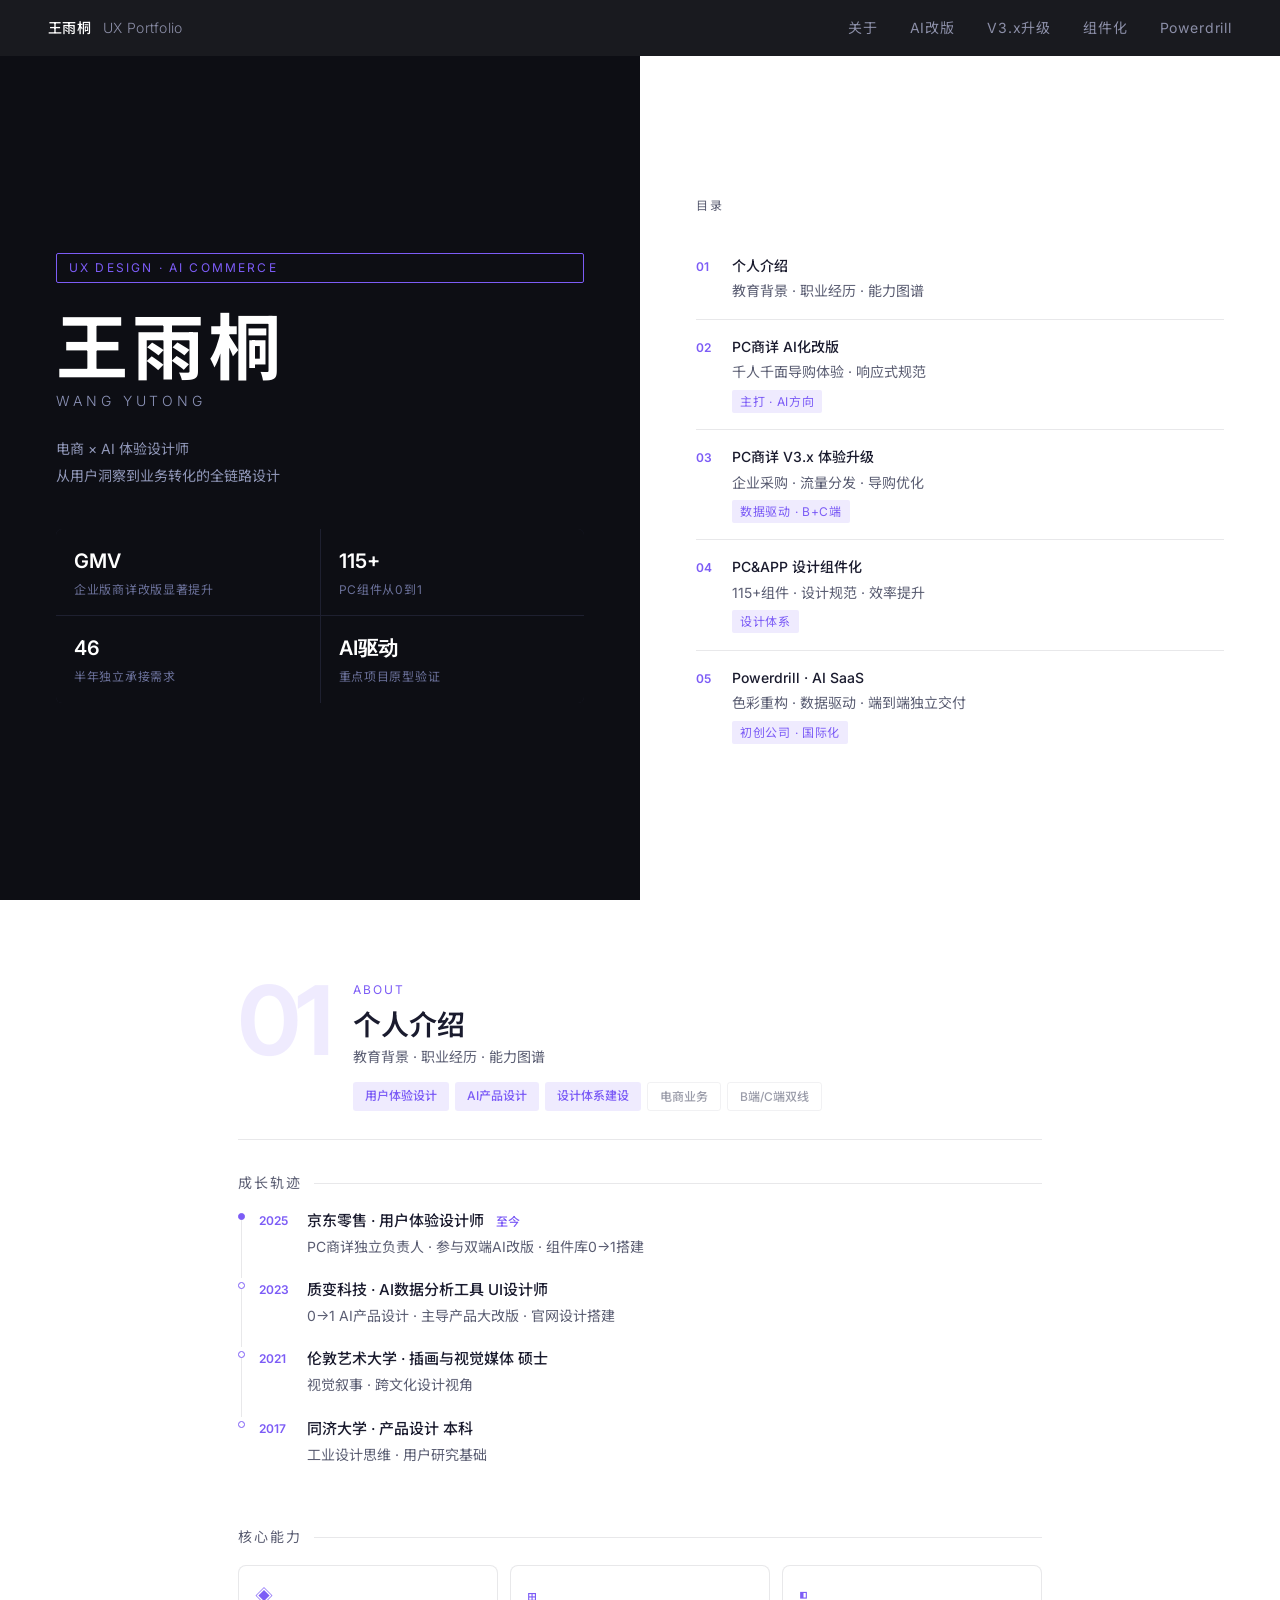
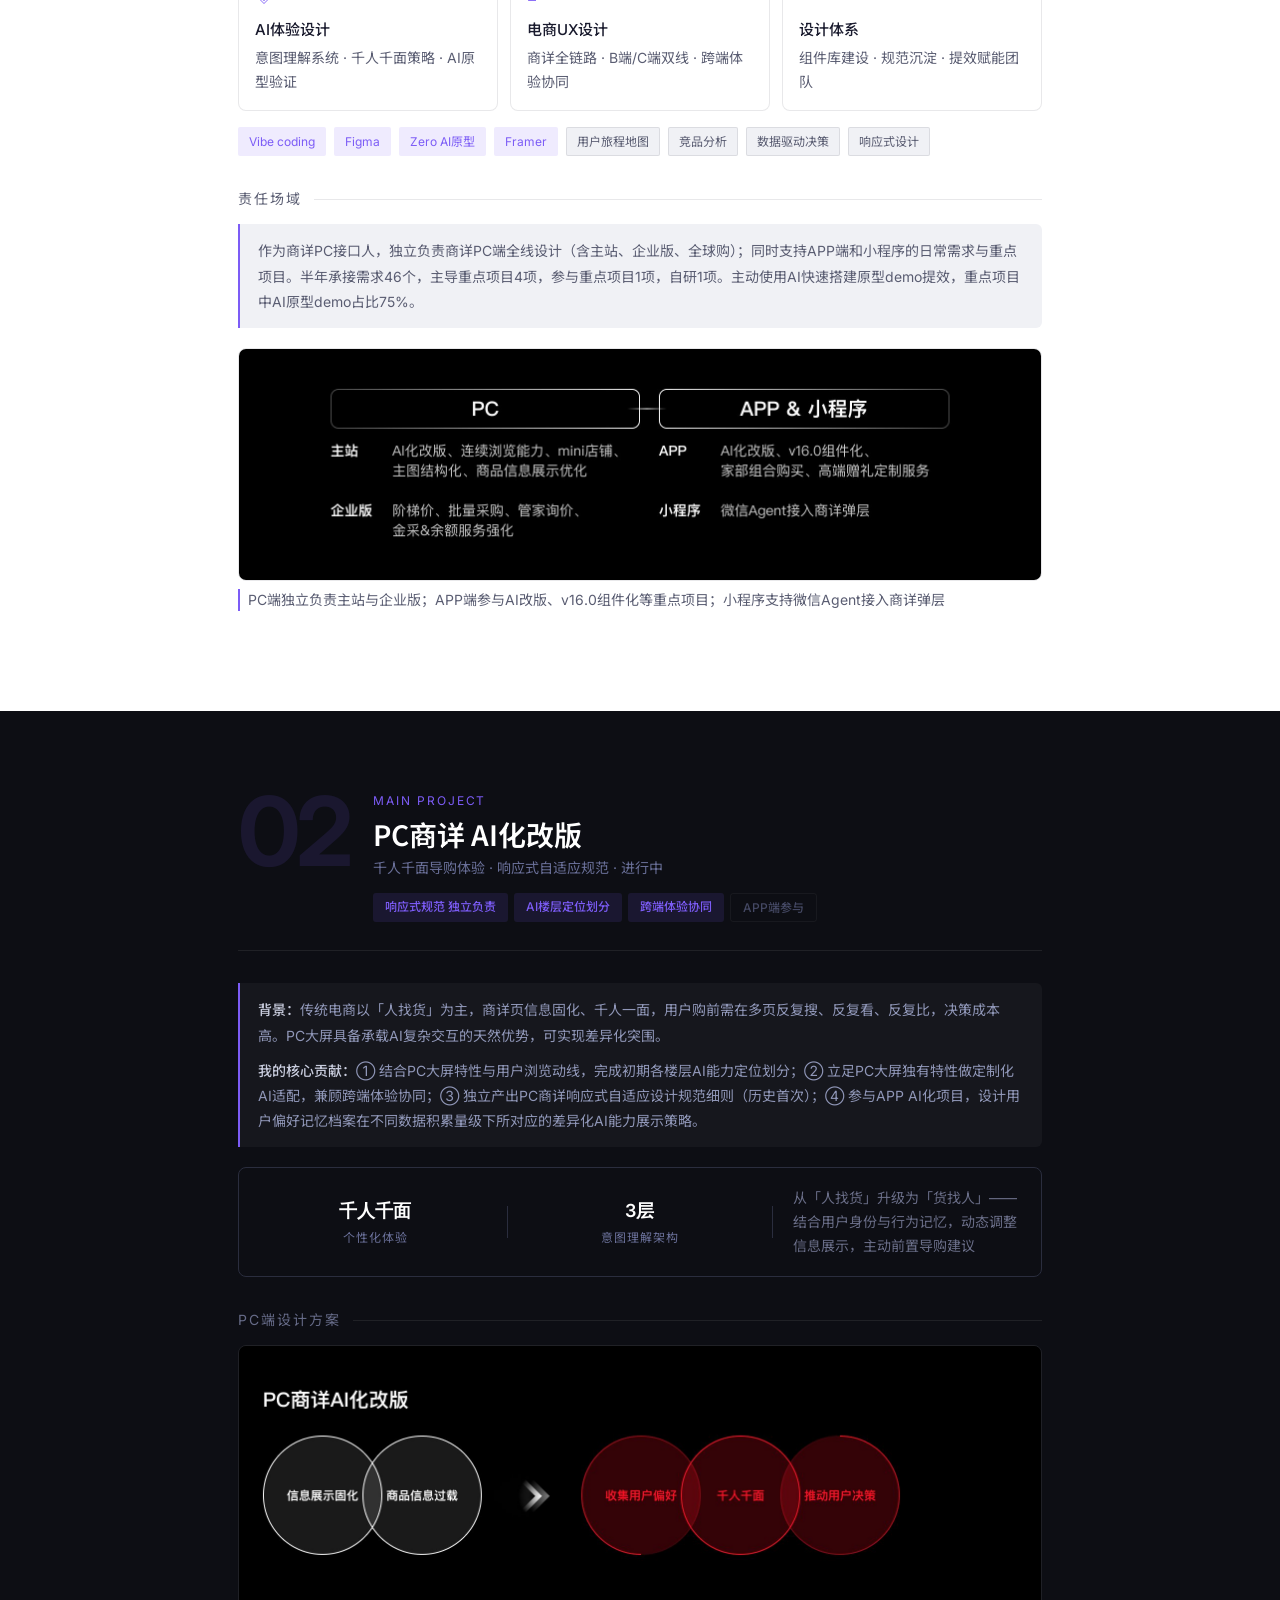
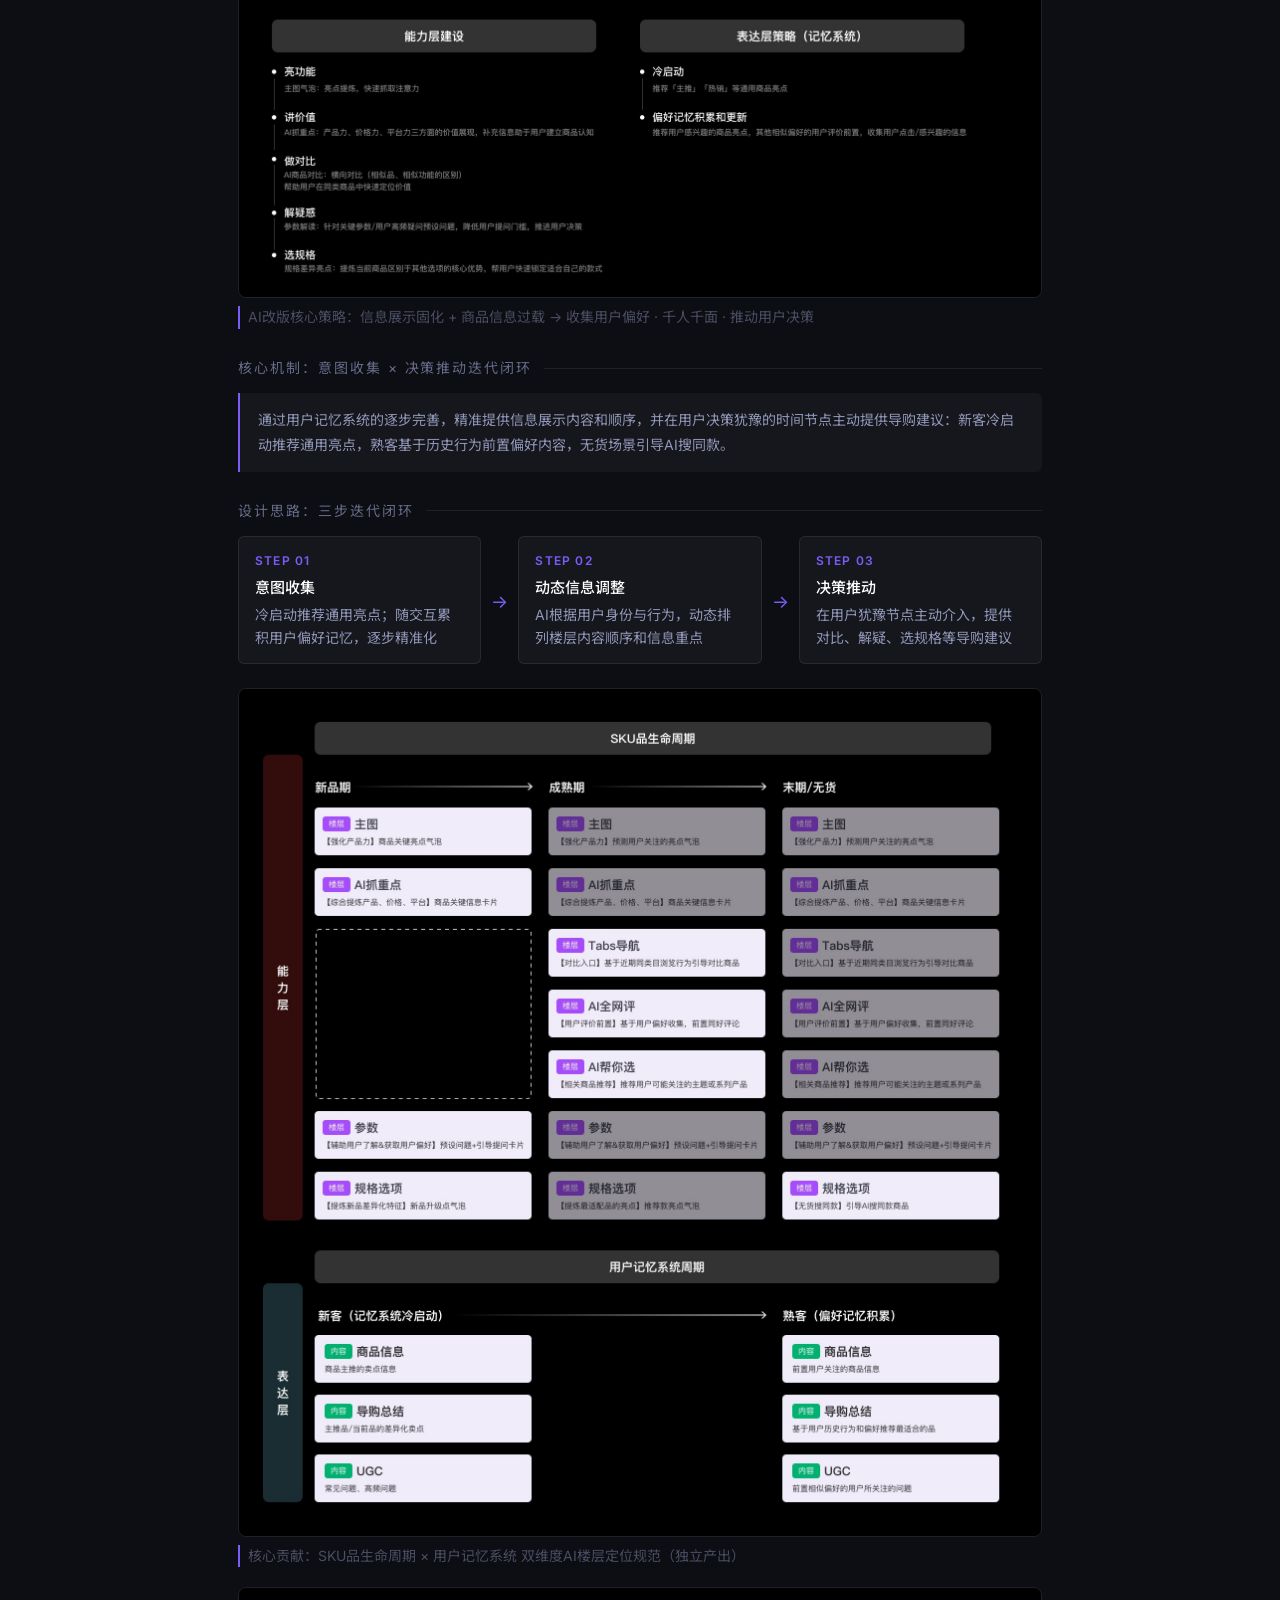
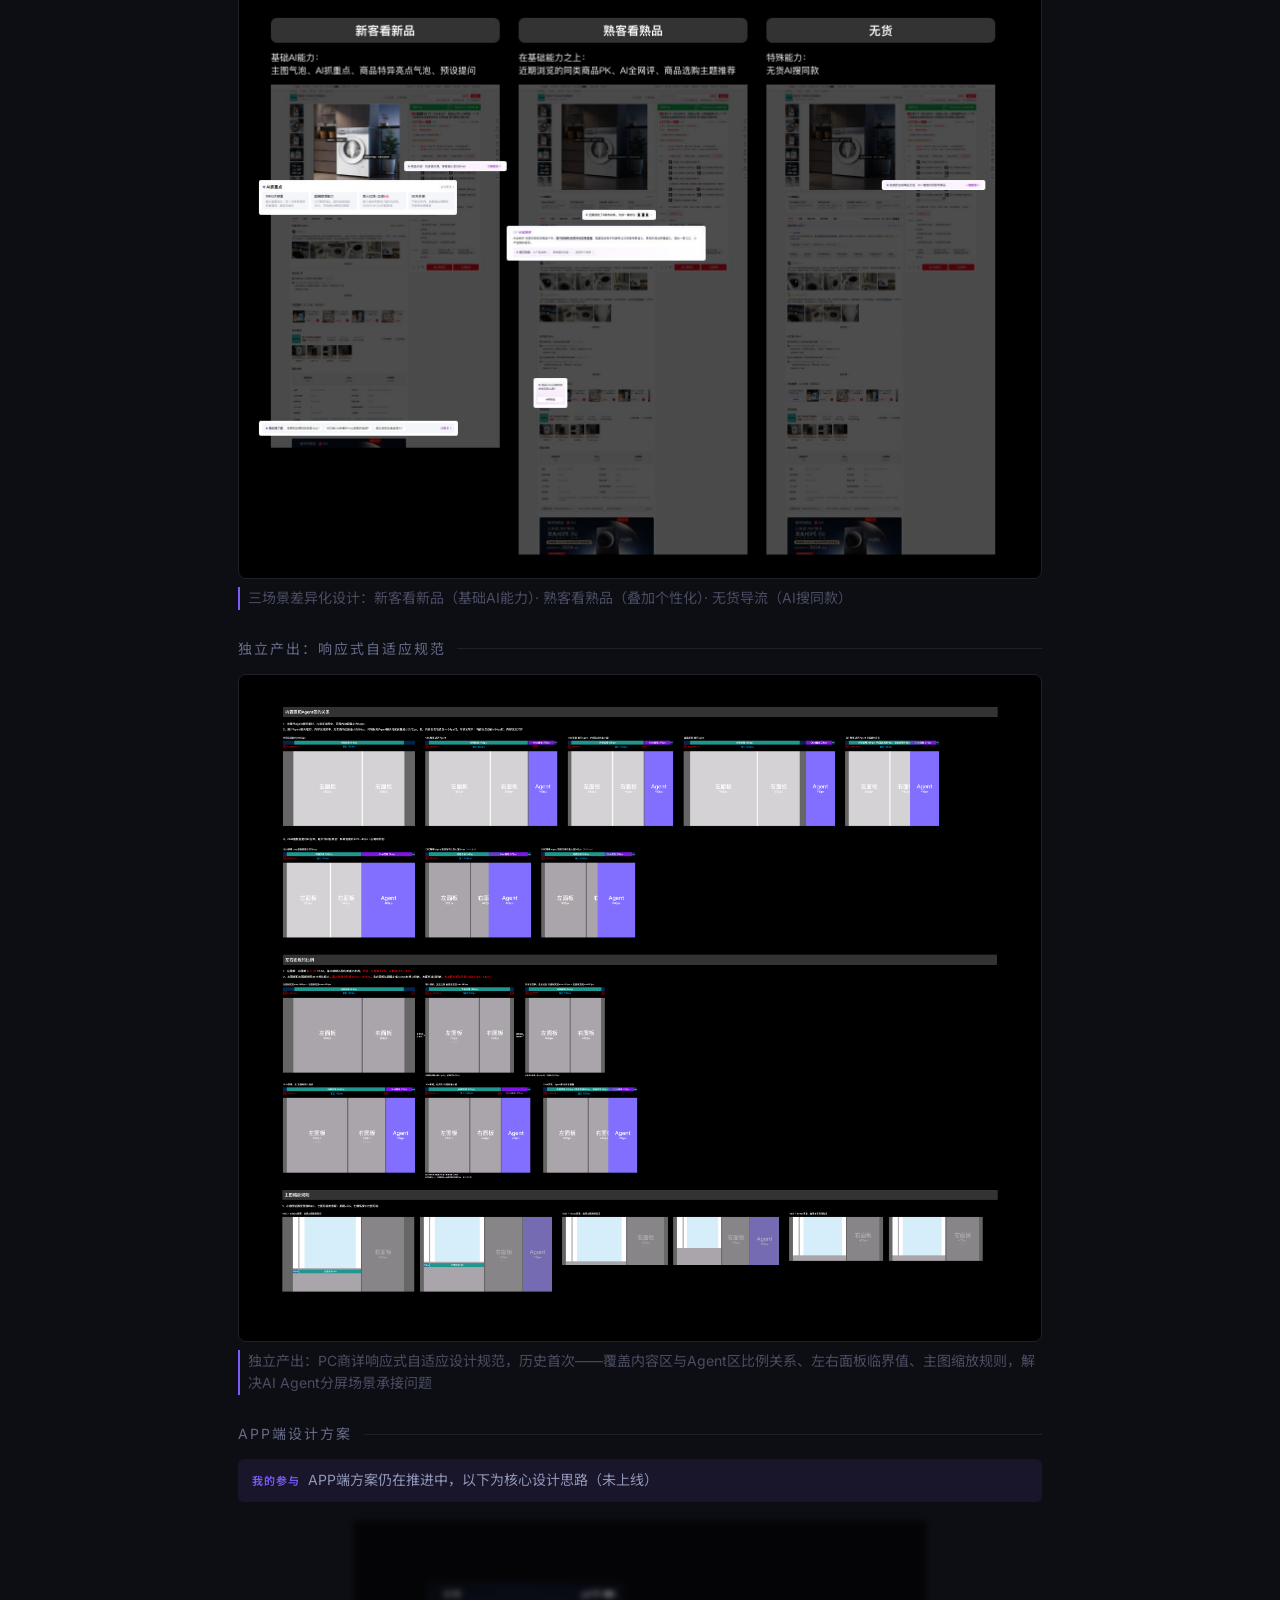
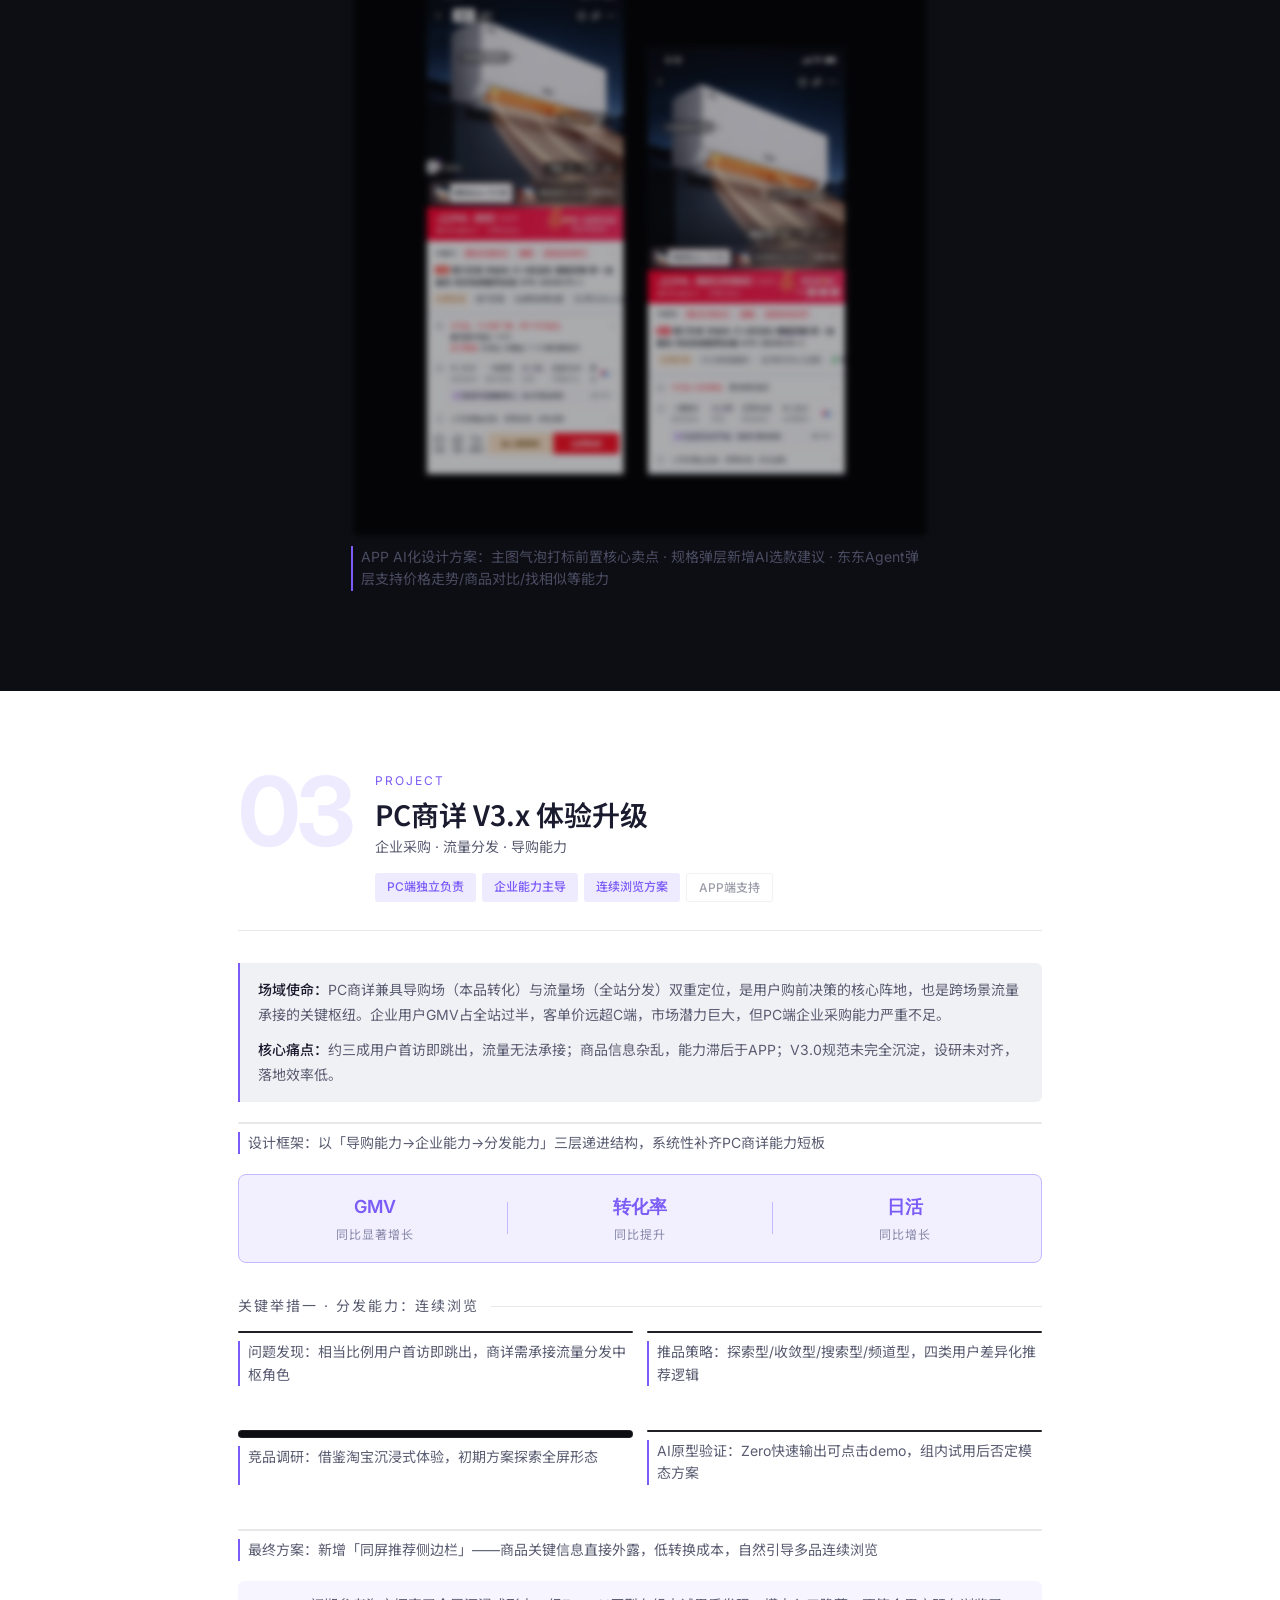
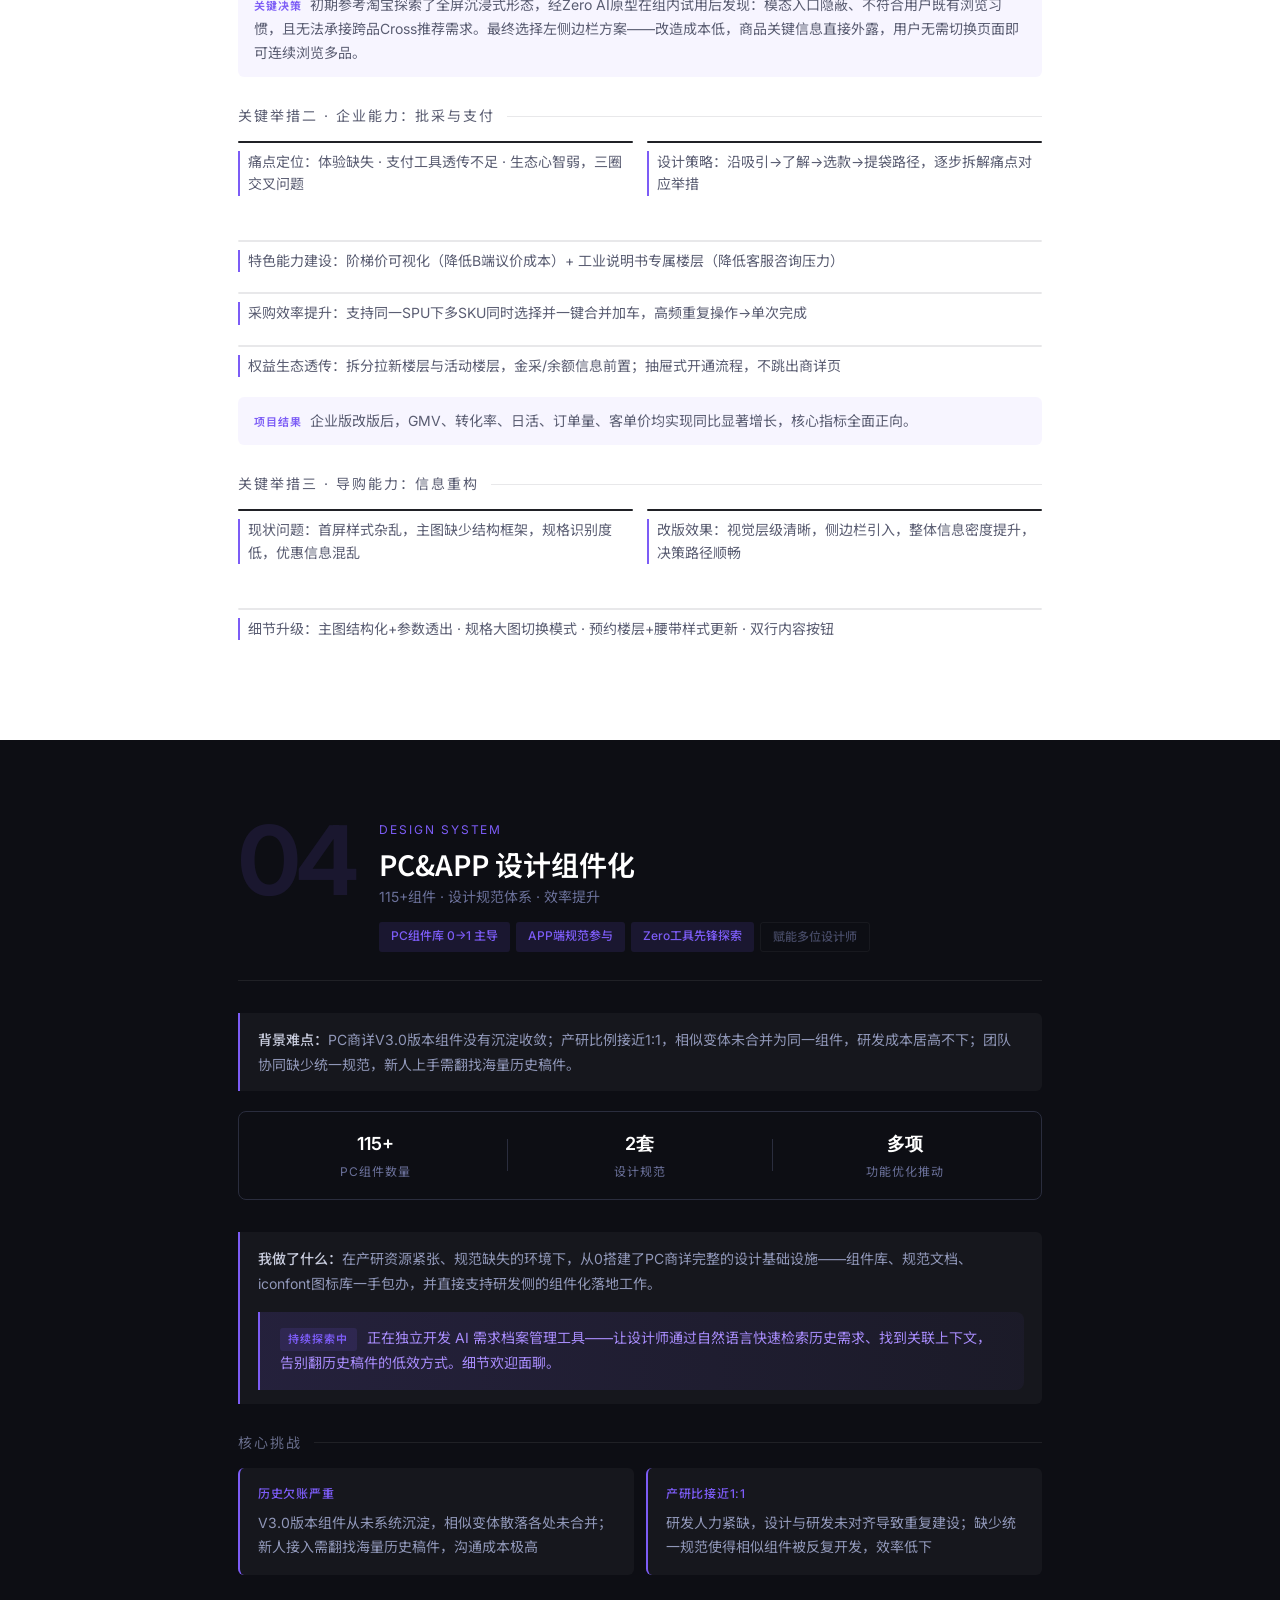
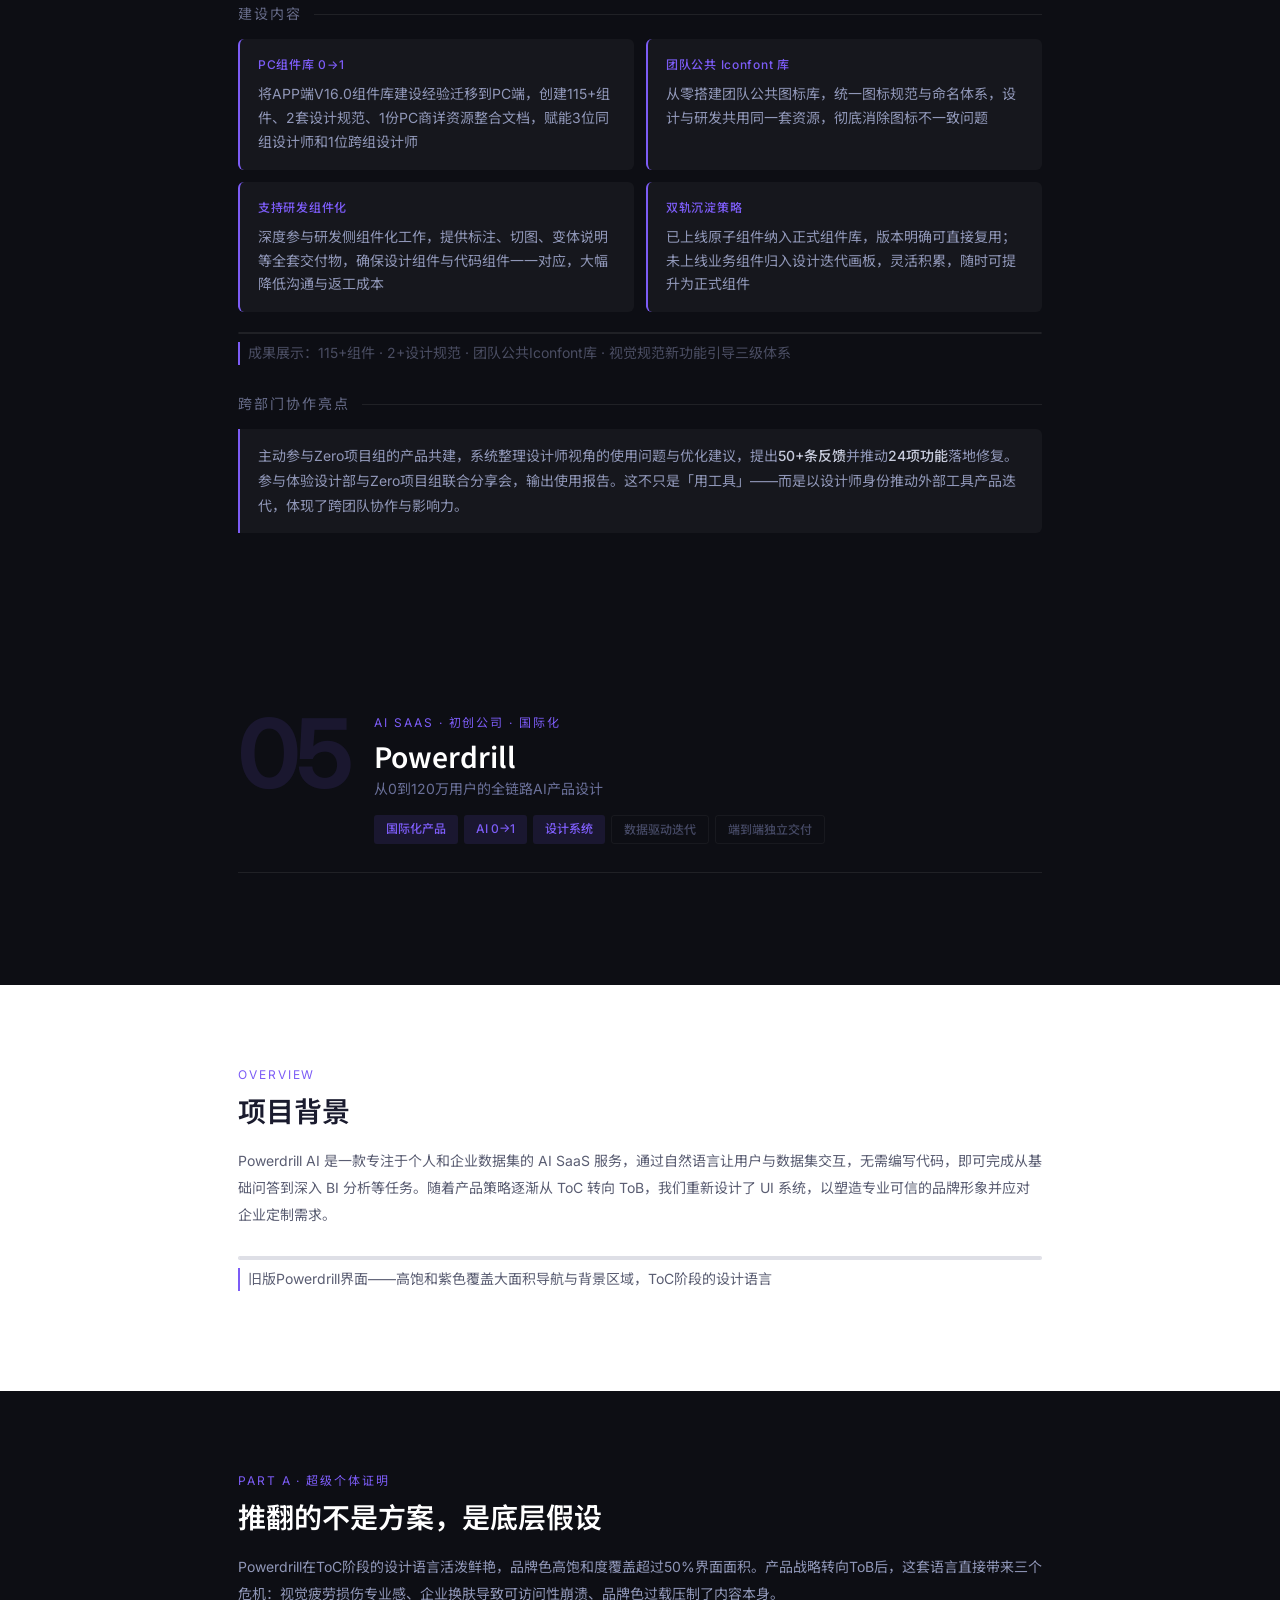
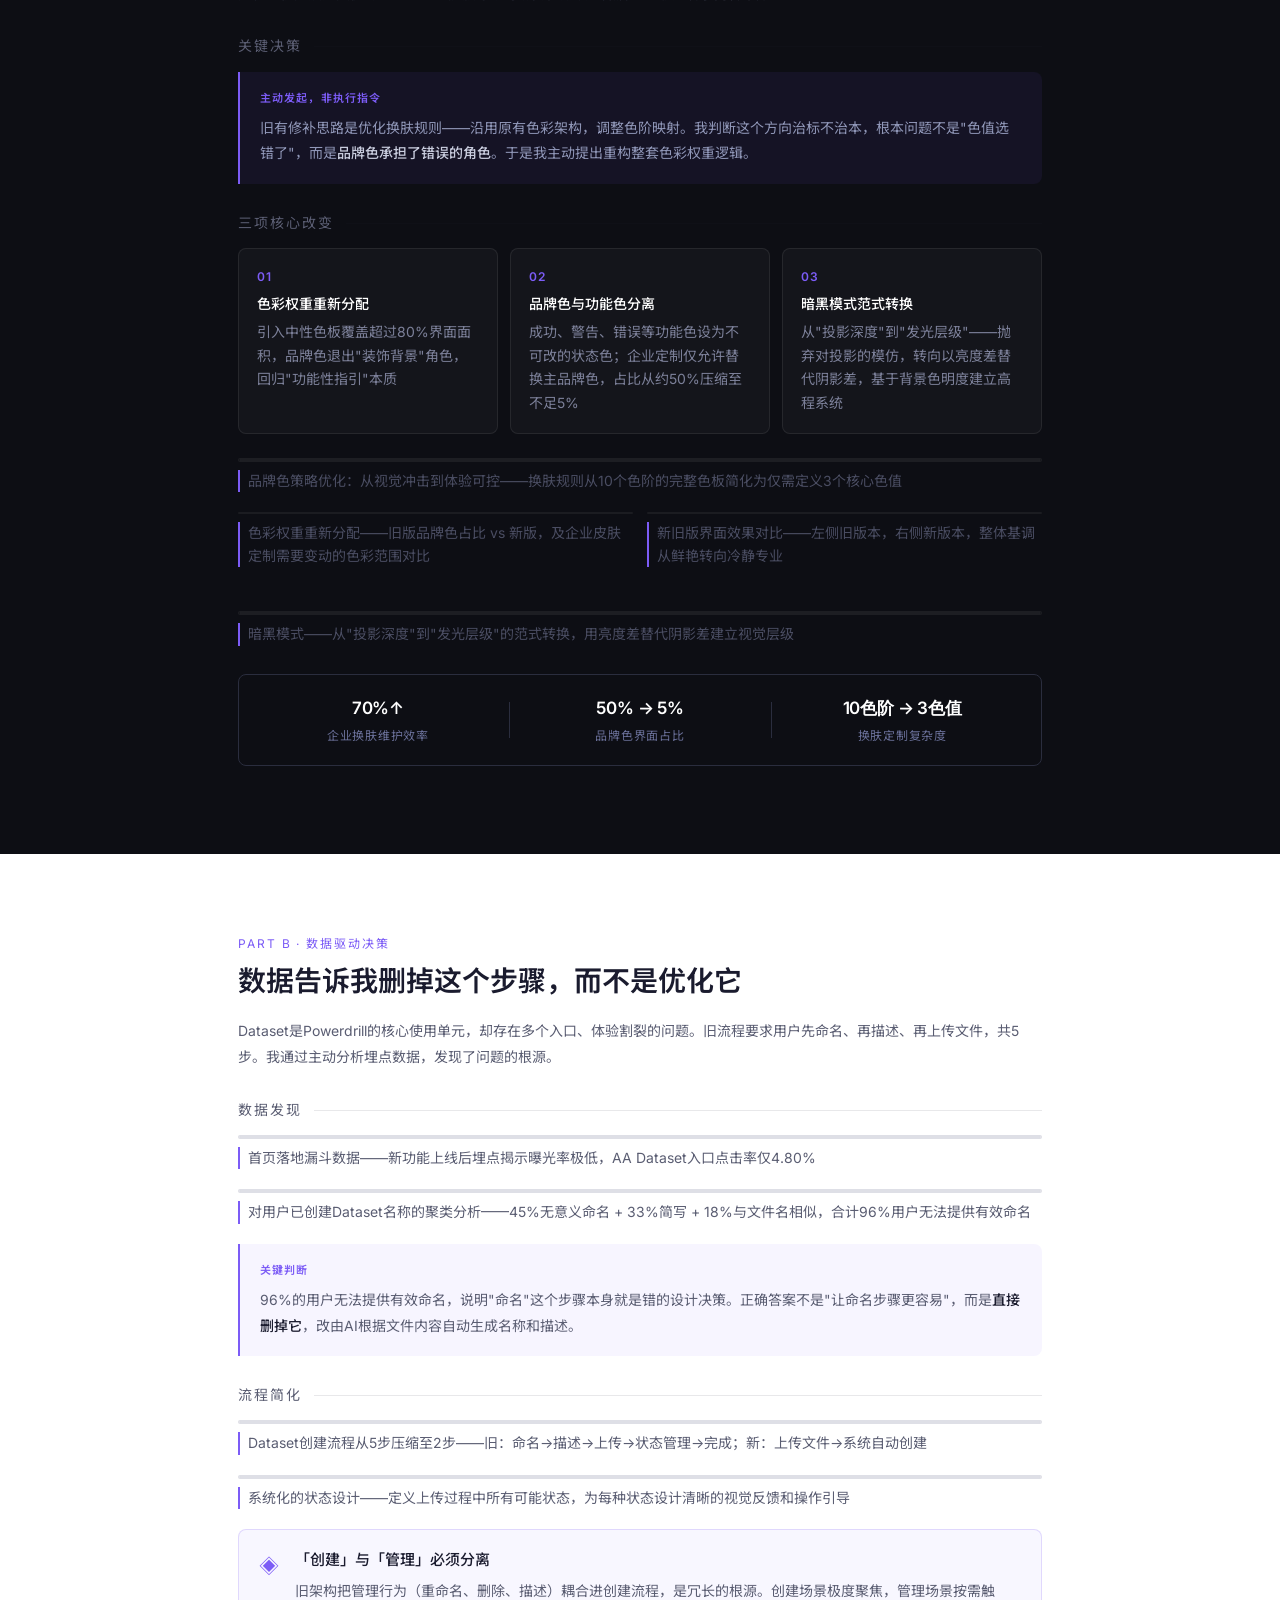
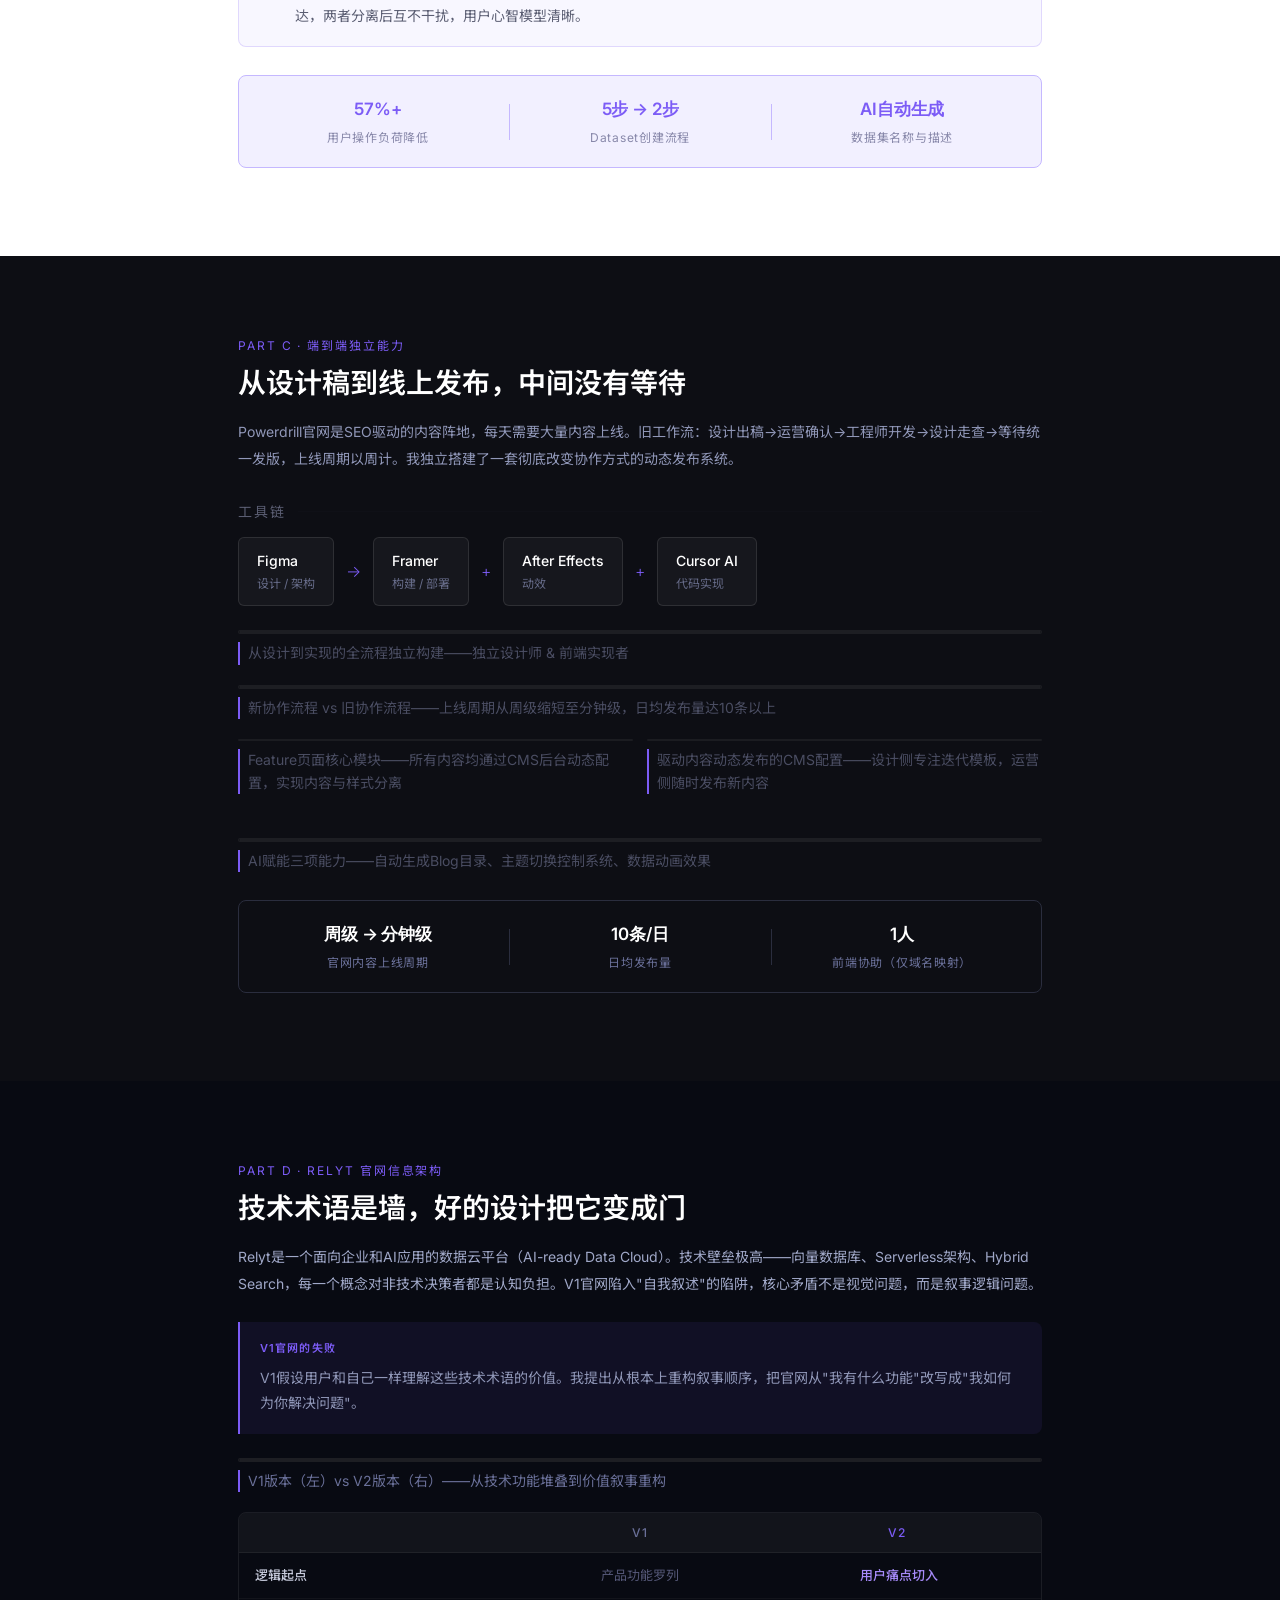
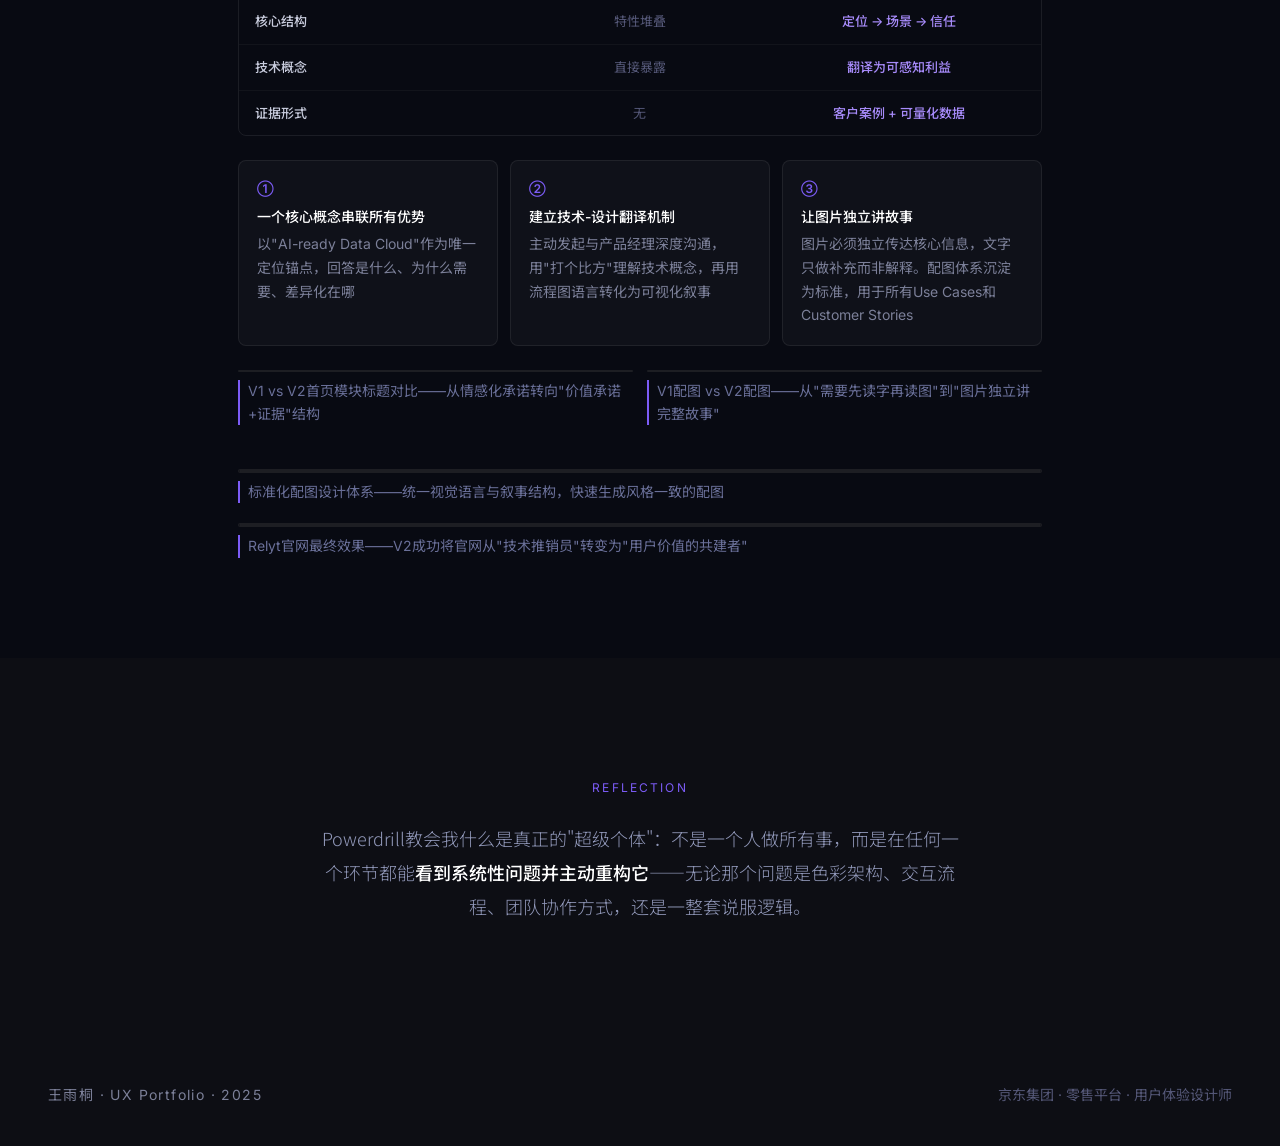
==== commit 7165364b: "fix: 多项内容与体验优化 - V3关键举措图片容器背景改黑 - 权益生态透传配图替换 - 项目结果去除具体数字，改为模糊表达 - AI改版：APP方案移至PC方案后，加模糊/缩小处理（未上线） -" ====
--- a/index.html
+++ b/index.html
@@ -26,7 +26,6 @@
     <a href="#project-v3">V3.x升级</a>
     <a href="#project-components">组件化</a>
     <a href="#project-powerdrill">Powerdrill</a>
-    <a href="pdf/portfolio.pdf" class="nav-pdf" target="_blank">下载PDF</a>
   </div>
 </nav>
 
@@ -43,7 +42,6 @@
       <div class="stat"><div class="stat-val">46</div><div class="stat-label">半年独立承接需求</div></div>
       <div class="stat"><div class="stat-val">AI驱动</div><div class="stat-label">重点项目原型验证</div></div>
     </div>
-    <a href="pdf/portfolio.pdf" target="_blank" class="hero-pdf-btn">查看完整版作品集 PDF →</a>
   </div>
   <div class="hero-right">
     <div class="toc-label">目录</div>
@@ -138,7 +136,7 @@
       <p>作为商详PC接口人，独立负责商详PC端全线设计（含主站、企业版、全球购）；同时支持APP端和小程序的日常需求与重点项目。半年承接需求46个，主导重点项目4项，参与重点项目1项，自研1项。主动使用AI快速搭建原型demo提效，重点项目中AI原型demo占比75%。</p>
     </div>
     <div class="img-block full" style="margin-top:16px;">
-      <img src="images/01_scope.png" alt="责任场域总览">
+      <img src="images/01_scope.png" alt="责任场域总览" loading="lazy">
       <div class="img-caption">PC端独立负责主站与企业版；APP端参与AI改版、v16.0组件化等重点项目；小程序支持微信Agent接入商详弹层</div>
     </div>
   </div>
@@ -174,22 +172,11 @@
       <div class="result-desc">从「人找货」升级为「货找人」——结合用户身份与行为记忆，动态调整信息展示，主动前置导购建议</div>
     </div>
 
-    <div class="content-heading">APP端设计方案</div>
-
-    <div class="app-note">
-      <span class="app-note-label">我的参与</span>APP端由我参与构建个性化导购触点体系，以下为核心落地方案
-    </div>
-
-    <div class="img-block full">
-      <img src="images/app_ai_design.png" alt="APP AI化设计方案">
-      <div class="img-caption">APP AI化设计方案：主图气泡打标前置核心卖点 · 规格弹层新增AI选款建议 · 东东Agent弹层支持价格走势/商品对比/找相似等能力</div>
-    </div>
-
     <div class="content-heading">PC端设计方案</div>
 
     <!-- 图17：AI策略总图 全宽 -->
     <div class="img-block full">
-      <img src="images/17_ai_strategy.png" alt="PC商详AI化改版策略图">
+      <img src="images/17_ai_strategy.png" alt="PC商详AI化改版策略图" loading="lazy">
       <div class="img-caption">AI改版核心策略：信息展示固化 + 商品信息过载 → 收集用户偏好 · 千人千面 · 推动用户决策</div>
     </div>
 
@@ -208,21 +195,32 @@
 
     <!-- 图18：SKU×记忆系统矩阵 全宽 -->
     <div class="img-block full">
-      <img src="images/18_ai_matrix.png" alt="SKU生命周期×用户记忆系统矩阵">
+      <img src="images/18_ai_matrix.png" alt="SKU生命周期×用户记忆系统矩阵" loading="lazy">
       <div class="img-caption">核心贡献：SKU品生命周期 × 用户记忆系统 双维度AI楼层定位规范（独立产出）</div>
     </div>
 
     <!-- 图19：三场景方案 全宽 -->
     <div class="img-block full">
-      <img src="images/19_ai_scenarios.png" alt="新客/熟客/无货三场景AI设计方案">
+      <img src="images/19_ai_scenarios.png" alt="新客/熟客/无货三场景AI设计方案" loading="lazy">
       <div class="img-caption">三场景差异化设计：新客看新品（基础AI能力）· 熟客看熟品（叠加个性化）· 无货导流（AI搜同款）</div>
     </div>
 
     <div class="content-heading">独立产出：响应式自适应规范</div>
     <!-- 图20：响应式规范 全宽 -->
     <div class="img-block full">
-      <img src="images/20_responsive_spec.png" alt="响应式自适应规范">
+      <img src="images/20_responsive_spec.png" alt="响应式自适应规范" loading="lazy">
       <div class="img-caption">独立产出：PC商详响应式自适应设计规范，历史首次——覆盖内容区与Agent区比例关系、左右面板临界值、主图缩放规则，解决AI Agent分屏场景承接问题</div>
+    </div>
+
+    <div class="content-heading">APP端设计方案</div>
+
+    <div class="app-note">
+      <span class="app-note-label">我的参与</span>APP端方案仍在推进中，以下为核心设计思路（未上线）
+    </div>
+
+    <div class="img-block full app-reveal-blur">
+      <img src="images/app_ai_design.png" alt="APP AI化设计方案" loading="lazy">
+      <div class="img-caption">APP AI化设计方案：主图气泡打标前置核心卖点 · 规格弹层新增AI选款建议 · 东东Agent弹层支持价格走势/商品对比/找相似等能力</div>
     </div>
 
   </div>
@@ -251,7 +249,7 @@
       <p style="margin-top:10px;"><strong>核心痛点：</strong>约三成用户首访即跳出，流量无法承接；商品信息杂乱，能力滞后于APP；V3.0规范未完全沉淀，设研未对齐，落地效率低。</p>
     </div>
     <div class="img-block full">
-      <img src="images/02_pyramid.png" alt="三层能力升级体系">
+      <img src="images/02_pyramid.png" alt="三层能力升级体系" loading="lazy">
       <div class="img-caption">设计框架：以「导购能力→企业能力→分发能力」三层递进结构，系统性补齐PC商详能力短板</div>
     </div>
     <div class="result-bar light">
@@ -267,11 +265,11 @@
     <!-- 图3+4 并排：流量问题分析 + 推品策略 -->
     <div class="img-row">
       <div class="img-block half">
-        <div class="img-wrap"><img src="images/03_traffic_flow.png" alt="分发流量问题分析"></div>
+        <div class="img-wrap"><img src="images/03_traffic_flow.png" alt="分发流量问题分析" loading="lazy"></div>
         <div class="img-caption">问题发现：相当比例用户首访即跳出，商详需承接流量分发中枢角色</div>
       </div>
       <div class="img-block half">
-        <div class="img-wrap"><img src="images/04_cross_strategy.png" alt="用户分类×推品策略矩阵"></div>
+        <div class="img-wrap"><img src="images/04_cross_strategy.png" alt="用户分类×推品策略矩阵" loading="lazy"></div>
         <div class="img-caption">推品策略：探索型/收敛型/搜索型/频道型，四类用户差异化推荐逻辑</div>
       </div>
     </div>
@@ -279,18 +277,18 @@
     <!-- 图5+6 并排：竞品调研 + AI原型验证 -->
     <div class="img-row">
       <div class="img-block half">
-        <div class="img-wrap"><img src="images/05_competitor_research.png" alt="竞品调研与初期方案"></div>
+        <div class="img-wrap"><img src="images/05_competitor_research.png" alt="竞品调研与初期方案" loading="lazy"></div>
         <div class="img-caption">竞品调研：借鉴淘宝沉浸式体验，初期方案探索全屏形态</div>
       </div>
       <div class="img-block half">
-        <div class="img-wrap"><img src="images/06_zero_ai_prototype.png" alt="Zero AI原型快速验证"></div>
+        <div class="img-wrap"><img src="images/06_zero_ai_prototype.png" alt="Zero AI原型快速验证" loading="lazy"></div>
         <div class="img-caption">AI原型验证：Zero快速输出可点击demo，组内试用后否定模态方案</div>
       </div>
     </div>
 
     <!-- 图7 全宽：最终方案 -->
     <div class="img-block full">
-      <div class="img-wrap"><img src="images/07_sidebar_final.png" alt="最终方案：同屏推荐侧边栏"></div>
+      <div class="img-wrap"><img src="images/07_sidebar_final.png" alt="最终方案：同屏推荐侧边栏" loading="lazy"></div>
       <div class="img-caption">最终方案：新增「同屏推荐侧边栏」——商品关键信息直接外露，低转换成本，自然引导多品连续浏览</div>
     </div>
     <div class="decision-note">
@@ -302,34 +300,34 @@
     <!-- 图8+9 并排：企业痛点 + 用户路径 -->
     <div class="img-row">
       <div class="img-block half">
-        <div class="img-wrap"><img src="images/08_enterprise_pain.png" alt="企业能力痛点分析"></div>
+        <div class="img-wrap"><img src="images/08_enterprise_pain.png" alt="企业能力痛点分析" loading="lazy"></div>
         <div class="img-caption">痛点定位：体验缺失 · 支付工具透传不足 · 生态心智弱，三圈交叉问题</div>
       </div>
       <div class="img-block half">
-        <div class="img-wrap"><img src="images/09_user_journey.png" alt="用户路径设计思考"></div>
+        <div class="img-wrap"><img src="images/09_user_journey.png" alt="用户路径设计思考" loading="lazy"></div>
         <div class="img-caption">设计策略：沿吸引→了解→选款→提袋路径，逐步拆解痛点对应举措</div>
       </div>
     </div>
 
     <!-- 图10 全宽：阶梯价+工业说明书 -->
     <div class="img-block full">
-      <div class="img-wrap"><img src="images/10_tiered_price.png" alt="阶梯价与工业说明书"></div>
+      <div class="img-wrap"><img src="images/10_tiered_price.png" alt="阶梯价与工业说明书" loading="lazy"></div>
       <div class="img-caption">特色能力建设：阶梯价可视化（降低B端议价成本）+ 工业说明书专属楼层（降低客服咨询压力）</div>
     </div>
 
     <!-- 图11 全宽：批量采购 before/after -->
     <div class="img-block full">
-      <div class="img-wrap"><img src="images/11_bulk_purchase.png" alt="批量采购Before/After"></div>
+      <div class="img-wrap"><img src="images/11_bulk_purchase.png" alt="批量采购Before/After" loading="lazy"></div>
       <div class="img-caption">采购效率提升：支持同一SPU下多SKU同时选择并一键合并加车，高频重复操作→单次完成</div>
     </div>
 
     <!-- 图12 全宽：权益生态 -->
     <div class="img-block full">
-      <div class="img-wrap"><img src="images/12_rights_ecosystem.png" alt="权益生态透传加强"></div>
+      <div class="img-wrap"><img src="images/12_rights_ecosystem.png" alt="权益生态透传加强" loading="lazy"></div>
       <div class="img-caption">权益生态透传：拆分拉新楼层与活动楼层，金采/余额信息前置；抽屉式开通流程，不跳出商详页</div>
     </div>
     <div class="decision-note">
-      <span class="decision-label">项目结果</span>企业版改版后：用户日活同比增长约4%，用户转化率同比提升约17%，GMV同比增长约35%，订单量同比增长约18%，客单价同比提升约15%。
+      <span class="decision-label">项目结果</span>企业版改版后，GMV、转化率、日活、订单量、客单价均实现同比显著增长，核心指标全面正向。
     </div>
 
     <div class="content-heading">关键举措三 · 导购能力：信息重构</div>
@@ -337,18 +335,18 @@
     <!-- 图13+14 并排：导购现状 + 整体before/after -->
     <div class="img-row">
       <div class="img-block half">
-        <div class="img-wrap"><img src="images/13_guide_before.png" alt="导购现状问题"></div>
+        <div class="img-wrap"><img src="images/13_guide_before.png" alt="导购现状问题" loading="lazy"></div>
         <div class="img-caption">现状问题：首屏样式杂乱，主图缺少结构框架，规格识别度低，优惠信息混乱</div>
       </div>
       <div class="img-block half">
-        <div class="img-wrap"><img src="images/14_before_after.png" alt="整体Before/After对比"></div>
+        <div class="img-wrap"><img src="images/14_before_after.png" alt="整体Before/After对比" loading="lazy"></div>
         <div class="img-caption">改版效果：视觉层级清晰，侧边栏引入，整体信息密度提升，决策路径顺畅</div>
       </div>
     </div>
 
     <!-- 图15 全宽：信息结构重构细节 -->
     <div class="img-block full">
-      <div class="img-wrap"><img src="images/15_info_restructure.png" alt="信息结构重构细节"></div>
+      <div class="img-wrap"><img src="images/15_info_restructure.png" alt="信息结构重构细节" loading="lazy"></div>
       <div class="img-caption">细节升级：主图结构化+参数透出 · 规格大图切换模式 · 预约楼层+腰带样式更新 · 双行内容按钮</div>
     </div>
 
@@ -386,6 +384,7 @@
 
     <div class="project-context">
       <p><strong>我做了什么：</strong>在产研资源紧张、规范缺失的环境下，从0搭建了PC商详完整的设计基础设施——组件库、规范文档、iconfont图标库一手包办，并直接支持研发侧的组件化落地工作。</p>
+      <div class="ai-callout"><span class="ai-callout-tag">持续探索中</span>正在独立开发 AI 需求档案管理工具——让设计师通过自然语言快速检索历史需求、找到关联上下文，告别翻历史稿件的低效方式。细节欢迎面聊。</div>
     </div>
 
     <div class="content-heading">核心挑战</div>
@@ -421,7 +420,7 @@
     </div>
 
     <div class="img-block full" style="margin-top:8px;">
-      <img src="images/16_component_lib.png" alt="组件库与视觉规范展示">
+      <img src="images/16_component_lib.png" alt="组件库与视觉规范展示" loading="lazy">
       <div class="img-caption">成果展示：115+组件 · 2+设计规范 · 团队公共Iconfont库 · 视觉规范新功能引导三级体系</div>
     </div>
 
--- a/css/style.css
+++ b/css/style.css
@@ -497,6 +497,47 @@
 
 .dark .content-card-text { color: #9097B8; }
 
+/* ── V3 关键举措图片容器深色背景 ── */
+#project-v3 .img-row .img-block.half .img-wrap {
+  background: #0D0E14;
+  border-color: var(--border-dark);
+}
+
+/* ── APP未上线方案：缩小+模糊 ── */
+.app-reveal-blur {
+  max-width: 72%;
+  margin: 0 auto;
+}
+.app-reveal-blur img {
+  filter: blur(3px);
+  opacity: 0.65;
+}
+
+/* ── 组件化 AI callout ── */
+.ai-callout {
+  margin-top: 16px;
+  padding: 14px 20px;
+  background: linear-gradient(90deg, rgba(124,92,246,0.14), rgba(124,92,246,0.05));
+  border-left: 2px solid var(--purple);
+  border-radius: 0 8px 8px 0;
+  font-size: 14px;
+  color: var(--purple-light);
+  line-height: 1.75;
+}
+.ai-callout-tag {
+  display: inline-block;
+  font-size: 11px;
+  font-weight: 600;
+  color: var(--purple);
+  letter-spacing: 0.1em;
+  text-transform: uppercase;
+  background: var(--purple-dim);
+  padding: 2px 8px;
+  border-radius: 3px;
+  margin-right: 10px;
+  vertical-align: middle;
+}
+
 /* ── Hero PDF Button ── */
 .hero-pdf-btn {
   display: inline-flex;
--- a/css/powerdrill.css
+++ b/css/powerdrill.css
@@ -540,3 +540,33 @@
   background: #0A0B10;
   border-color: rgba(255,255,255,0.07);
 }
+
+/* ── Toolchain fill ── */
+.pd-toolchain-fill { width: 100%; }
+.pd-tool-fill { flex: 1; text-align: center; }
+
+/* ── Finale ── */
+.pd-finale { background: var(--dark); padding: 100px 0; }
+.pd-finale-inner { max-width: 680px; margin: 0 auto; padding: 0 48px; text-align: center; }
+.pd-finale-label { font-size: 12px; letter-spacing: 0.18em; color: #3A3D52; text-transform: uppercase; margin-bottom: 32px; font-family: 'Inter', sans-serif; }
+.pd-finale-title { font-size: 64px; font-weight: 700; color: #fff; font-family: 'Noto Sans SC', sans-serif; letter-spacing: 0.06em; line-height: 1; margin-bottom: 12px; }
+.pd-finale-sub { font-size: 16px; font-weight: 300; color: var(--purple-light); letter-spacing: 0.12em; margin-bottom: 10px; }
+.pd-finale-desc { font-size: 14px; color: #6A7099; line-height: 1.8; }
+.pd-finale-divider { width: 40px; height: 0.5px; background: #2A2D3E; margin: 40px auto; }
+.pd-finale-projects { display: flex; flex-direction: column; gap: 0; text-align: left; }
+.pd-finale-proj { display: flex; align-items: center; gap: 16px; padding: 14px 0; border-bottom: 0.5px solid #1E2030; text-decoration: none; transition: padding-left 0.2s; }
+.pd-finale-proj:first-child { border-top: 0.5px solid #1E2030; }
+.pd-finale-proj:hover { padding-left: 6px; }
+.pd-finale-proj-num { font-size: 12px; font-weight: 600; color: #3A3D52; font-family: 'Inter', sans-serif; min-width: 20px; }
+.pd-finale-proj-name { font-size: 14px; color: #6A7099; flex: 1; transition: color 0.2s; }
+.pd-finale-proj:hover .pd-finale-proj-name { color: #fff; }
+.pd-finale-proj-tag { font-size: 12px; color: #3A3D52; letter-spacing: 0.06em; }
+.pd-finale-proj.active .pd-finale-proj-num { color: var(--purple); }
+.pd-finale-proj.active .pd-finale-proj-name { color: #fff; }
+.pd-finale-proj.active .pd-finale-proj-tag { color: var(--purple); }
+.pd-finale-cta { display: flex; gap: 12px; justify-content: center; }
+.pd-finale-btn-pri { display: inline-block; padding: 12px 28px; background: var(--purple); color: #fff; text-decoration: none; border-radius: 4px; font-size: 14px; font-weight: 500; letter-spacing: 0.04em; transition: opacity 0.2s; }
+.pd-finale-btn-pri:hover { opacity: 0.85; }
+.pd-finale-btn-sec { display: inline-block; padding: 12px 28px; border: 0.5px solid #2A2D3E; color: #6A7099; text-decoration: none; border-radius: 4px; font-size: 14px; letter-spacing: 0.04em; transition: border-color 0.2s, color 0.2s; }
+.pd-finale-btn-sec:hover { border-color: #6A7099; color: #fff; }
+.pd-finale-quote { margin-top: 48px; font-size: 13px; color: #2A2D3E; letter-spacing: 0.1em; font-family: 'Noto Sans SC', sans-serif; }
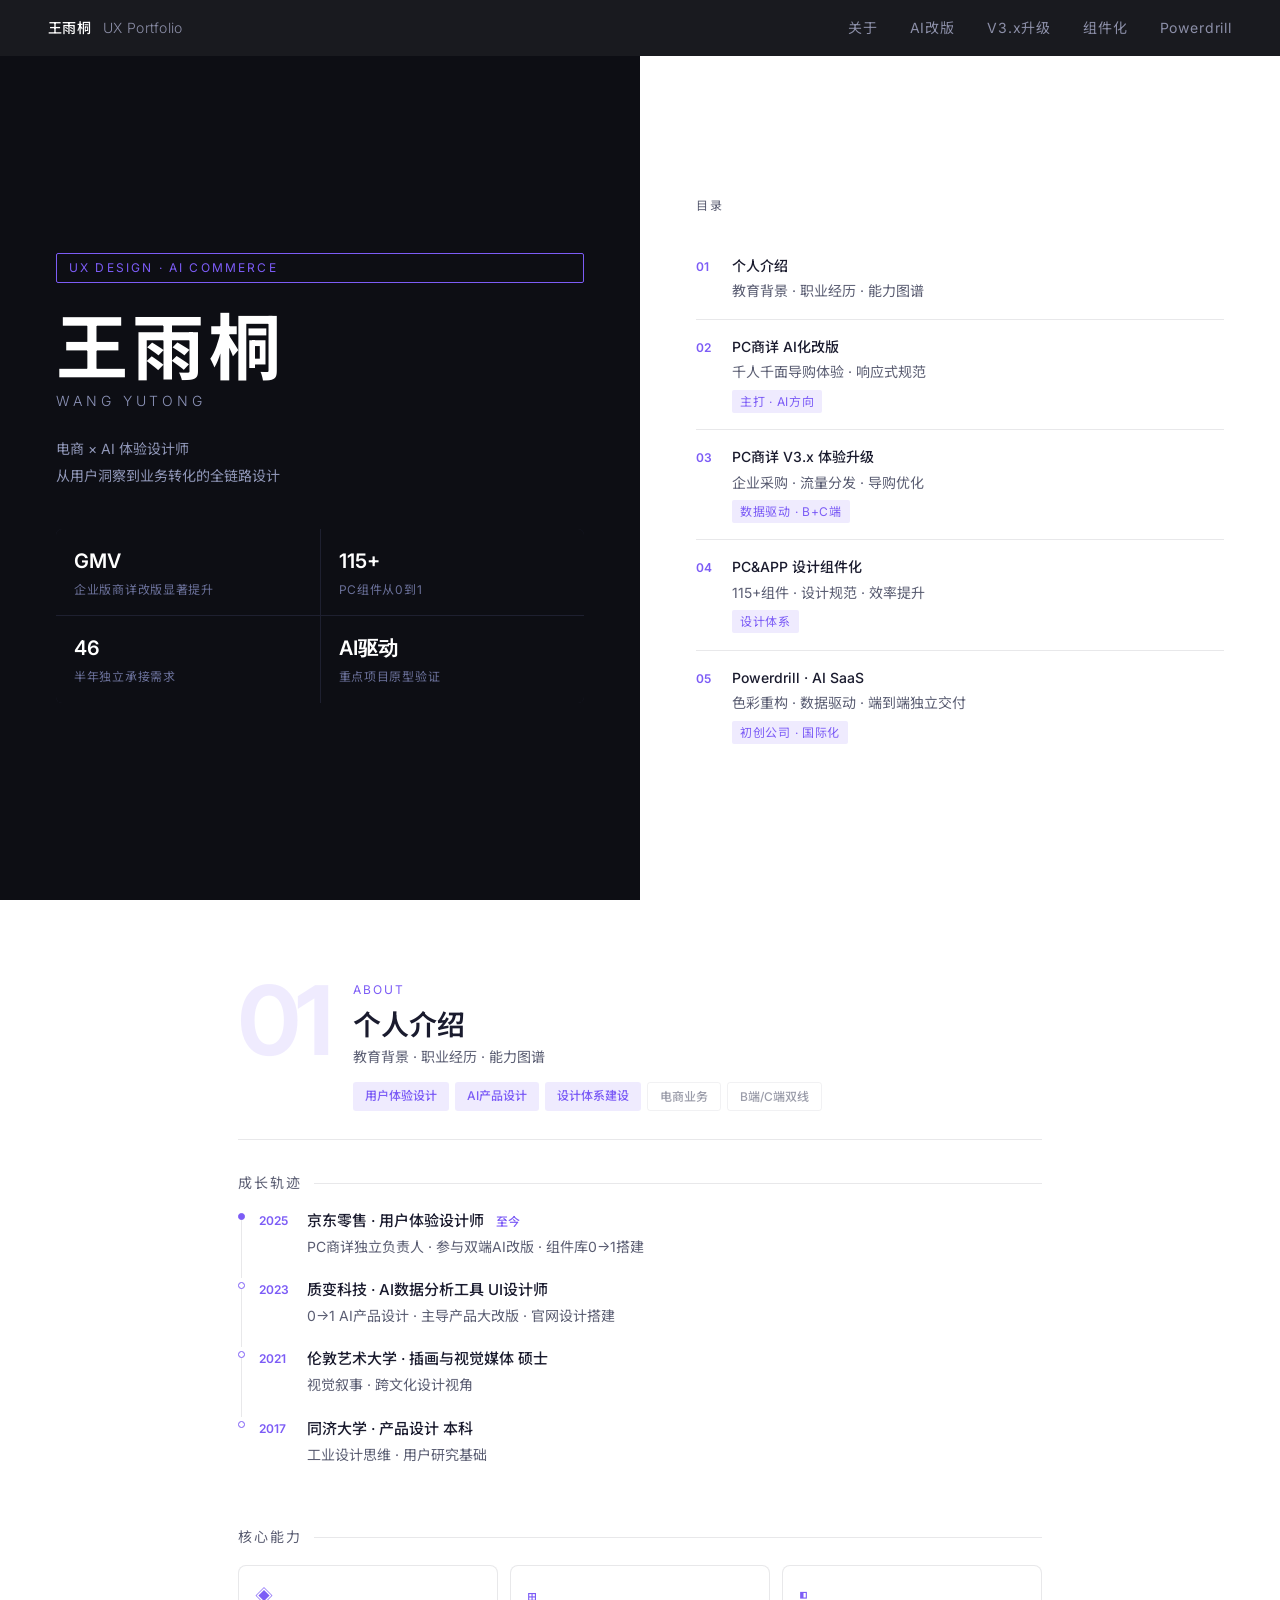
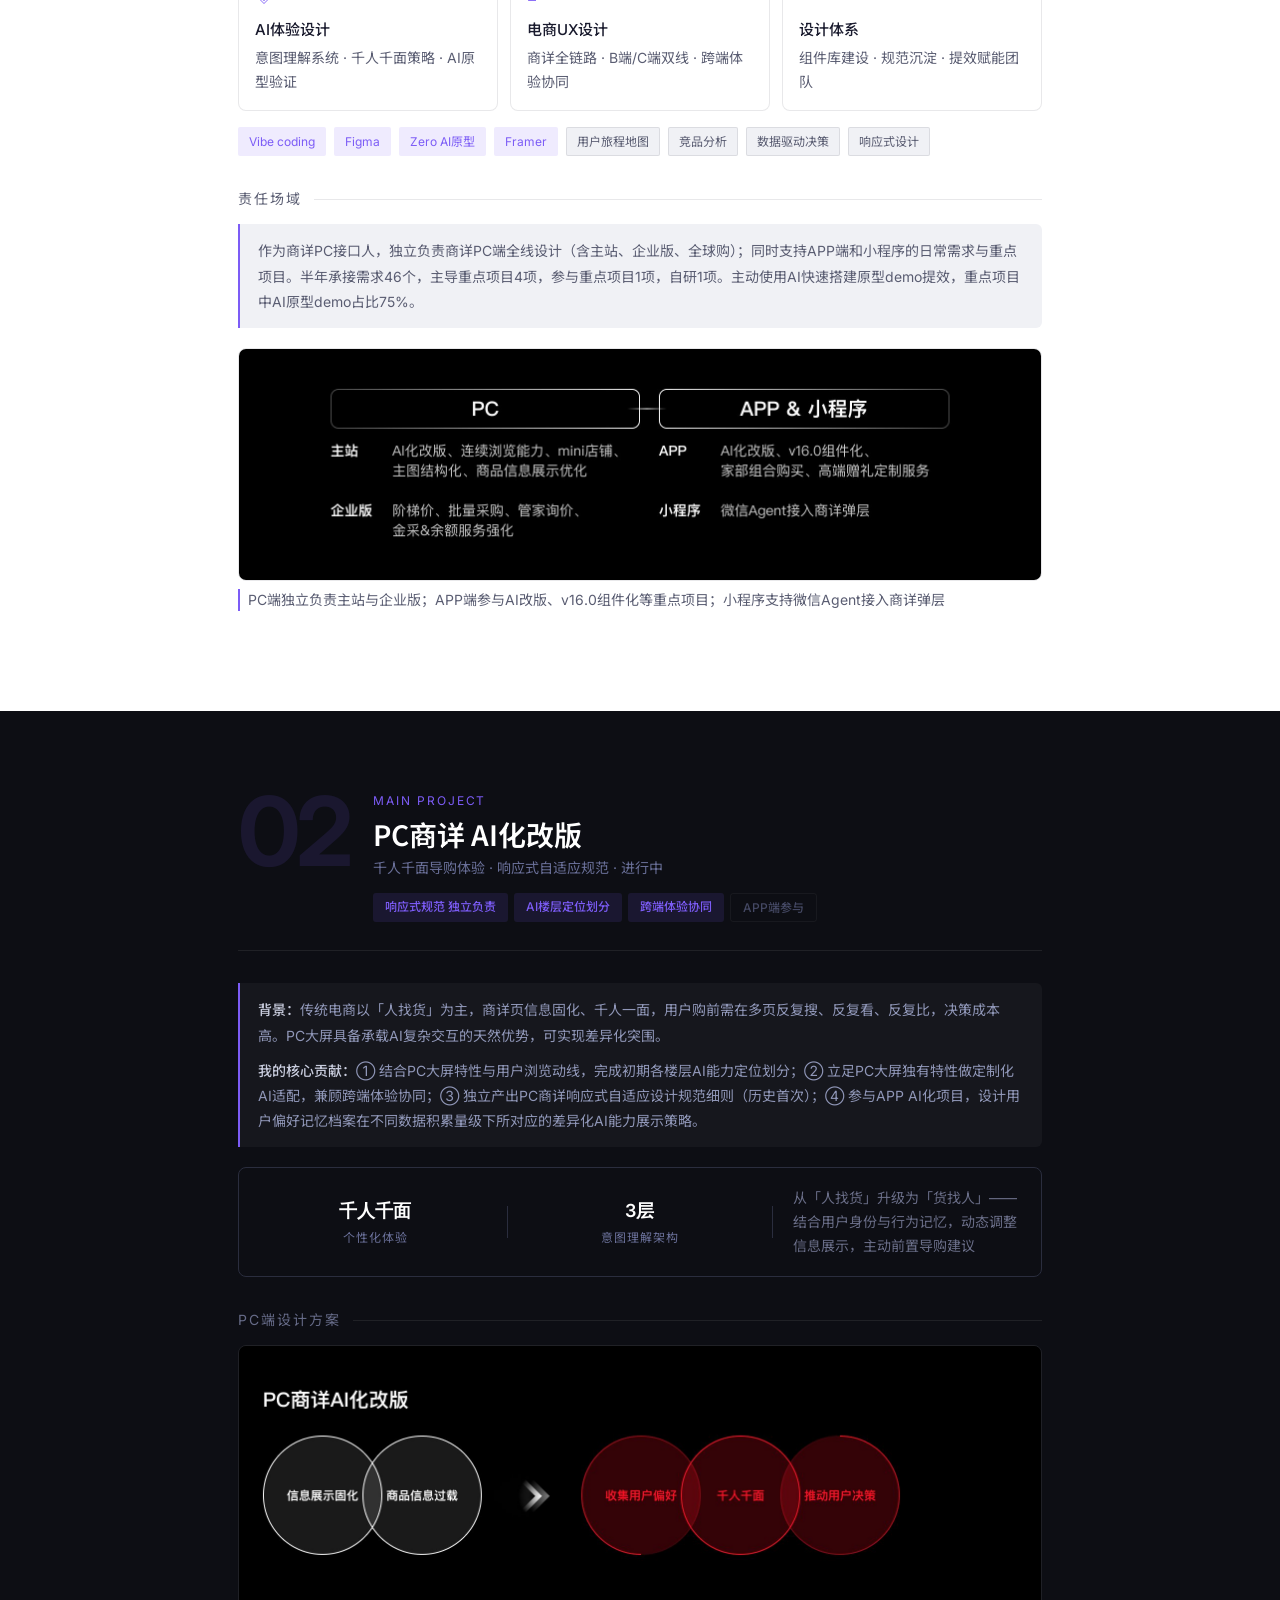
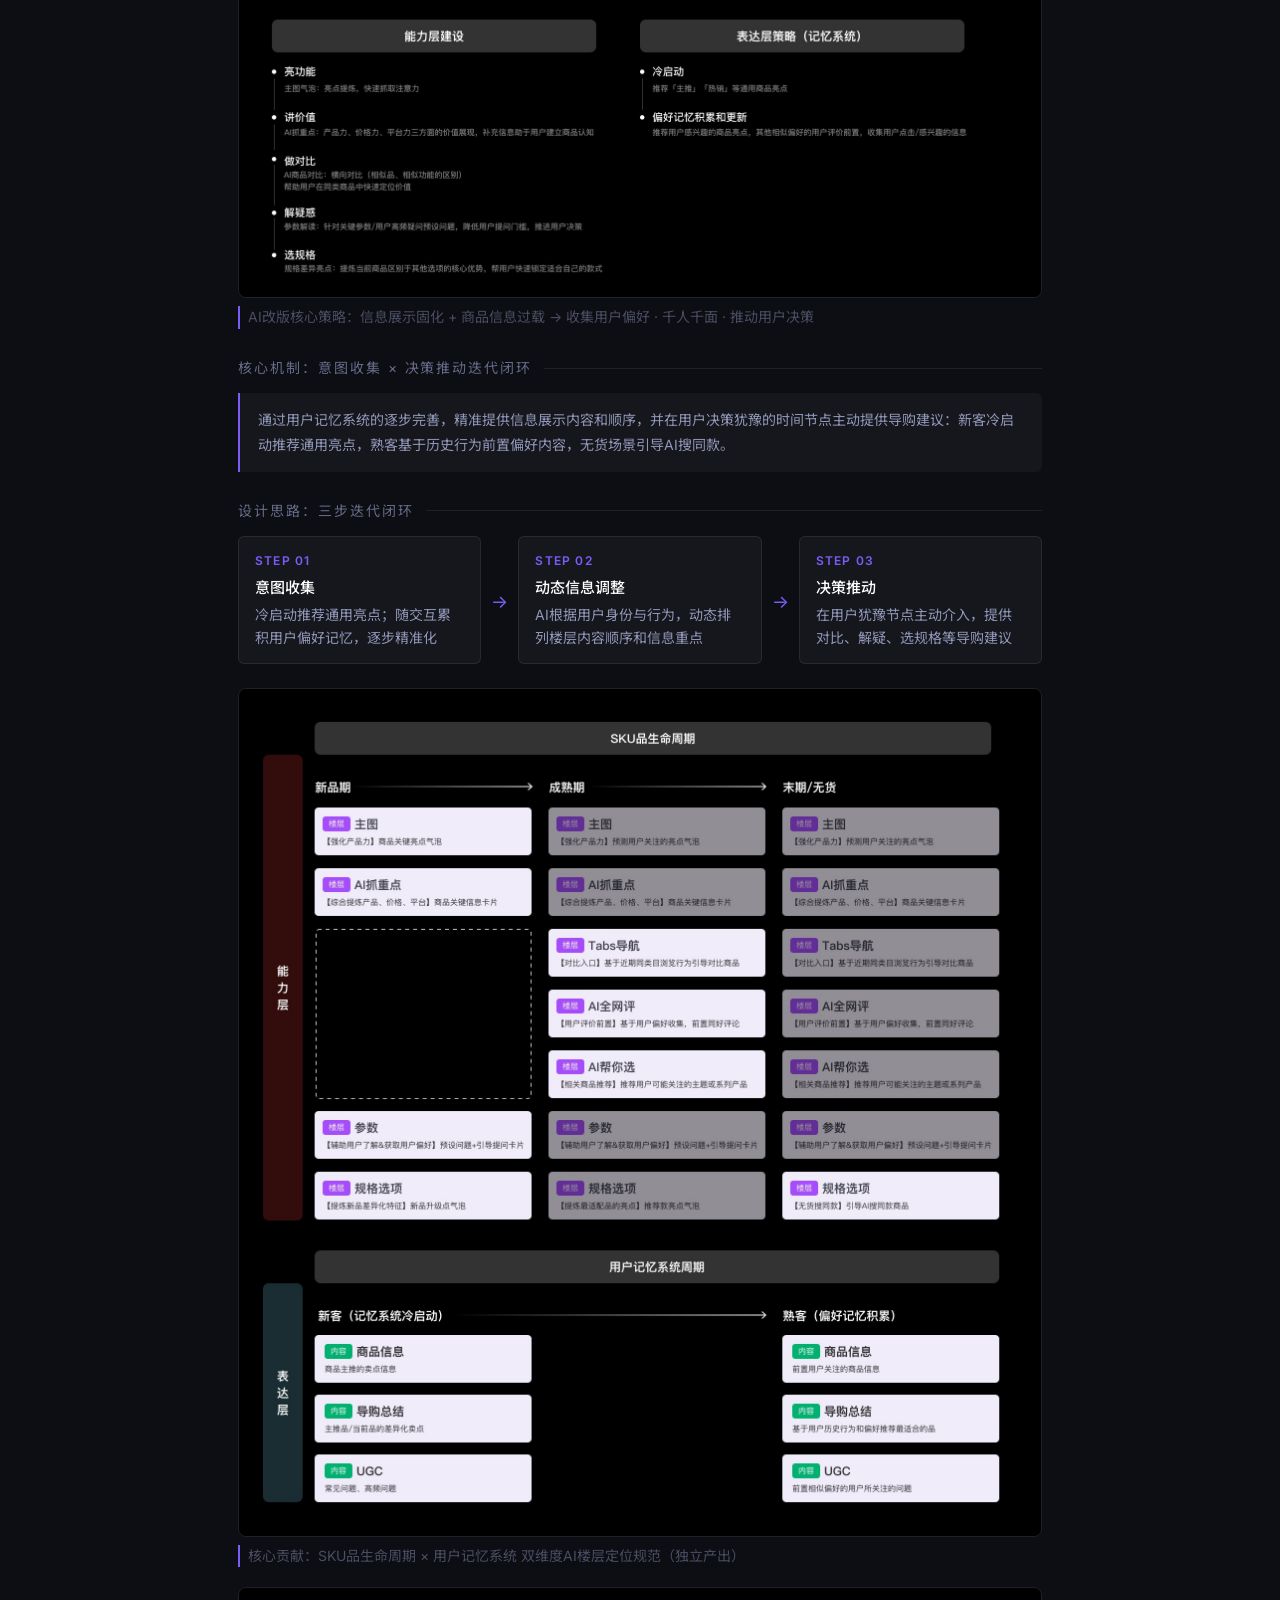
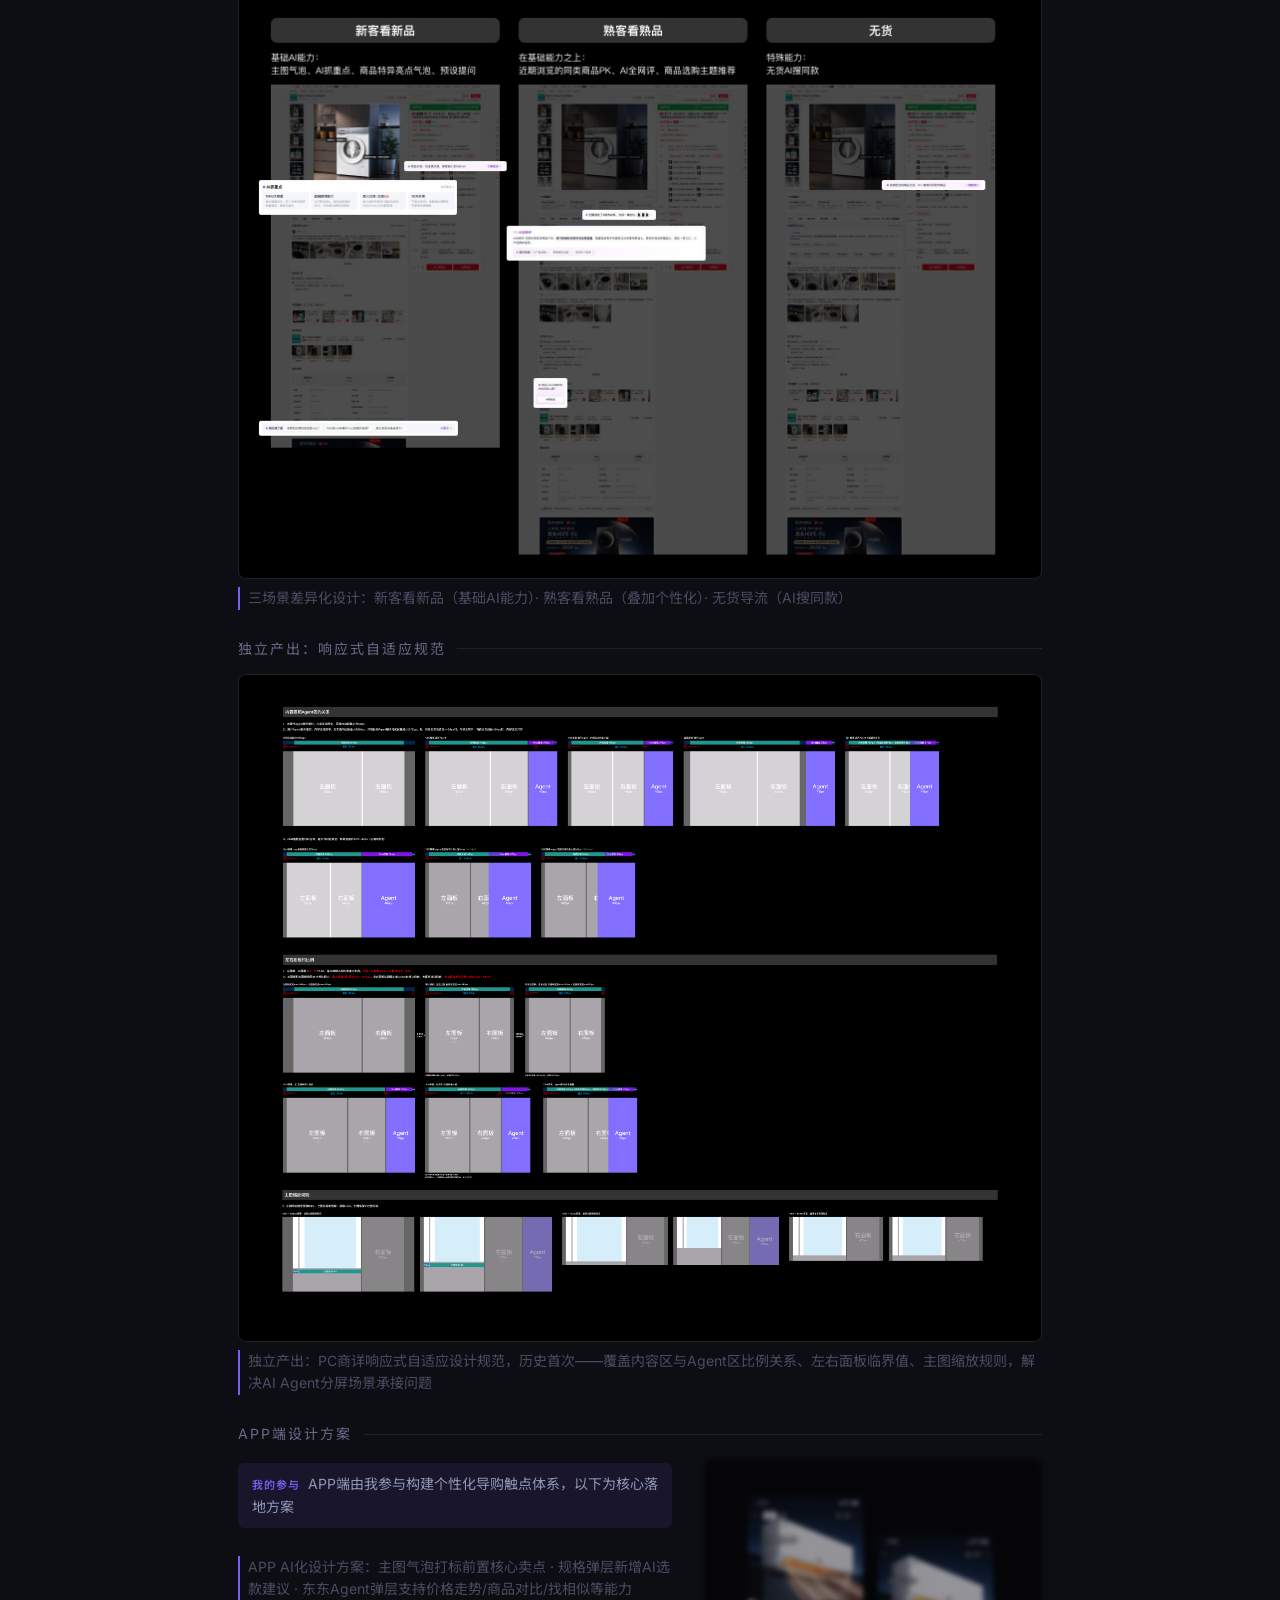
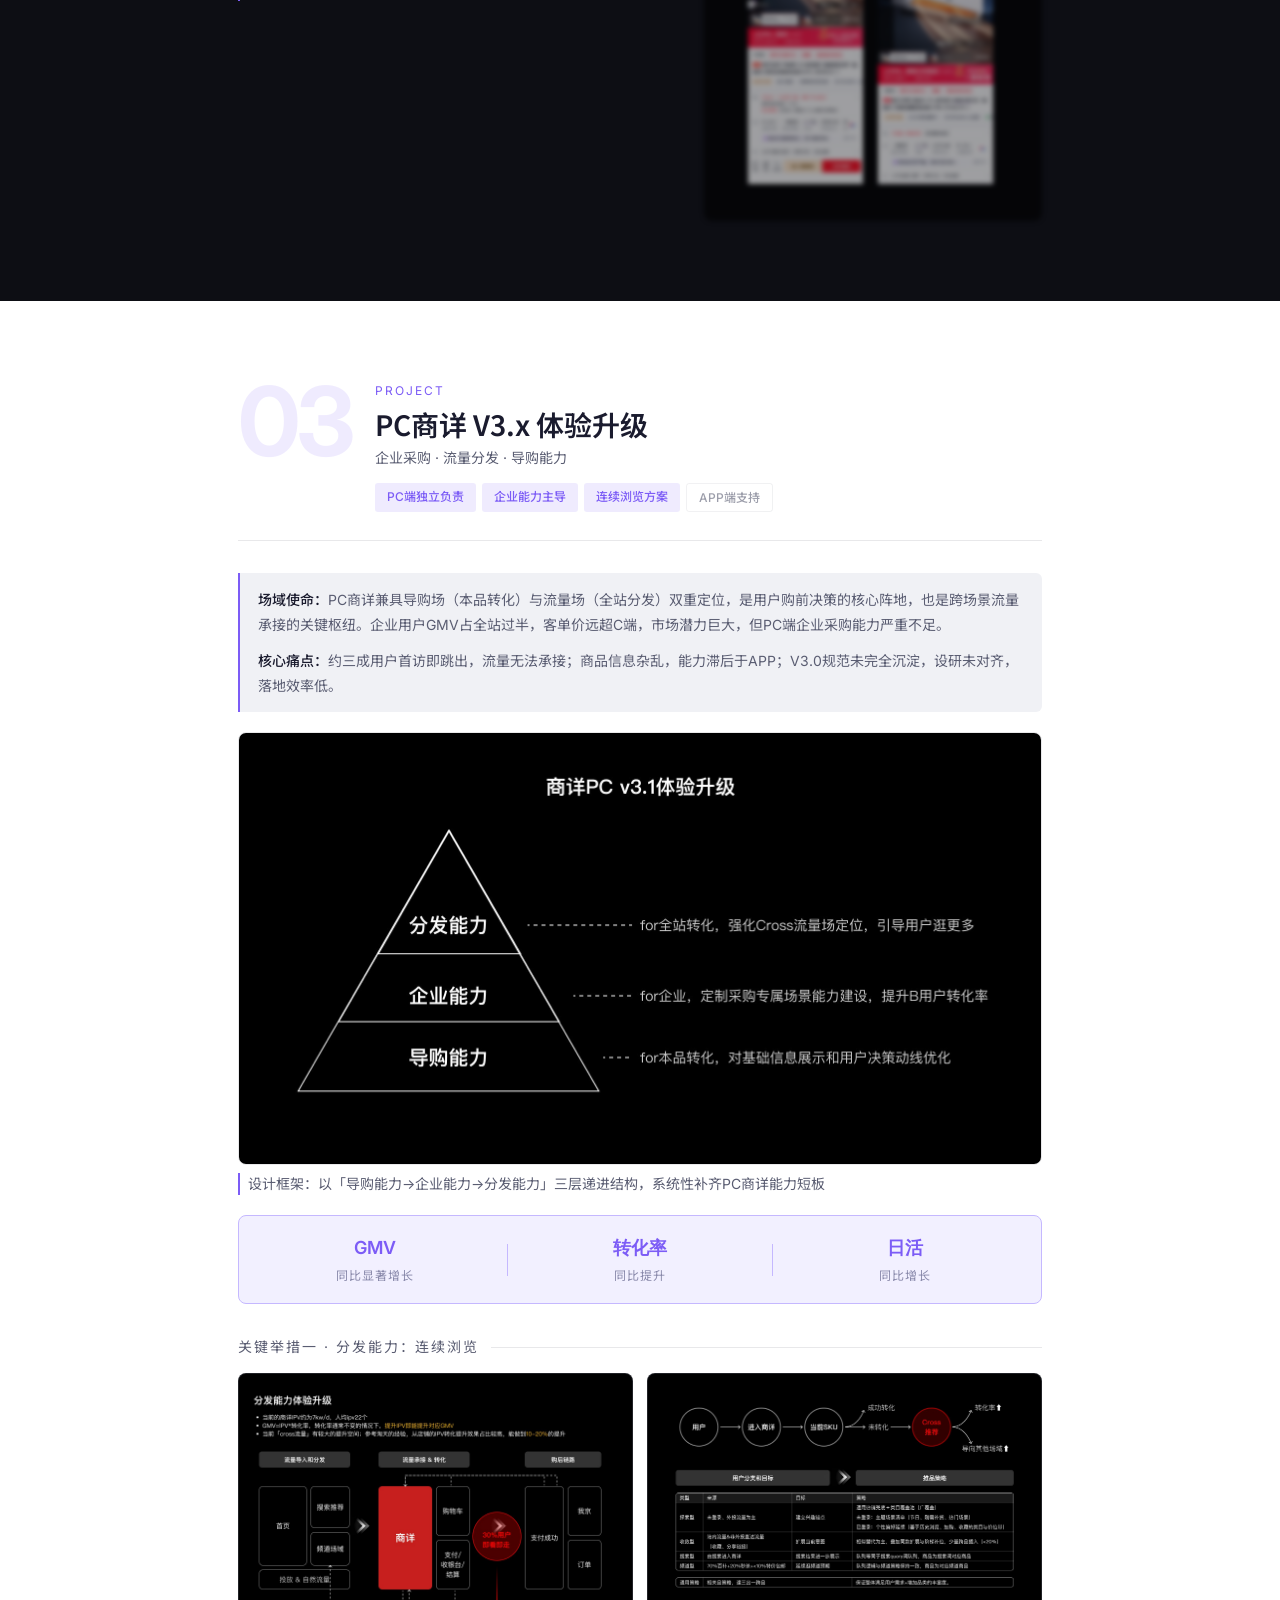
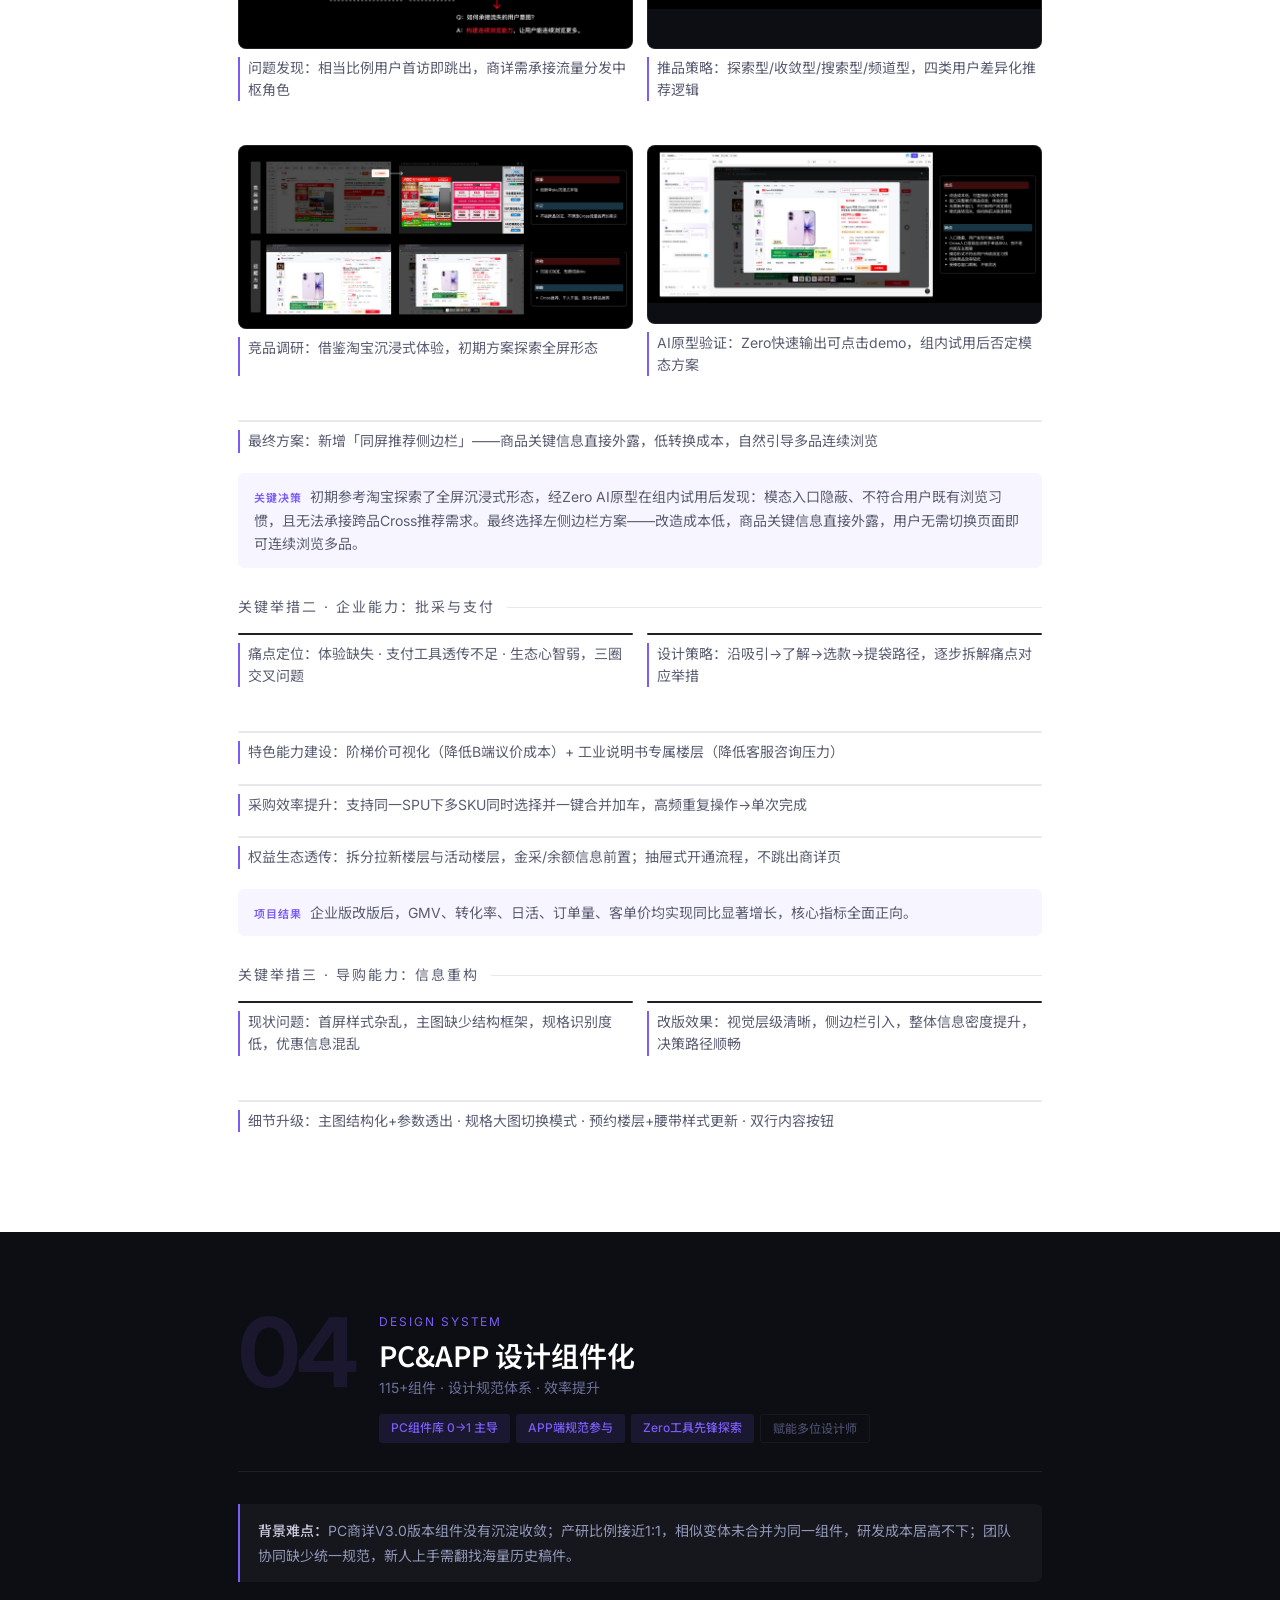
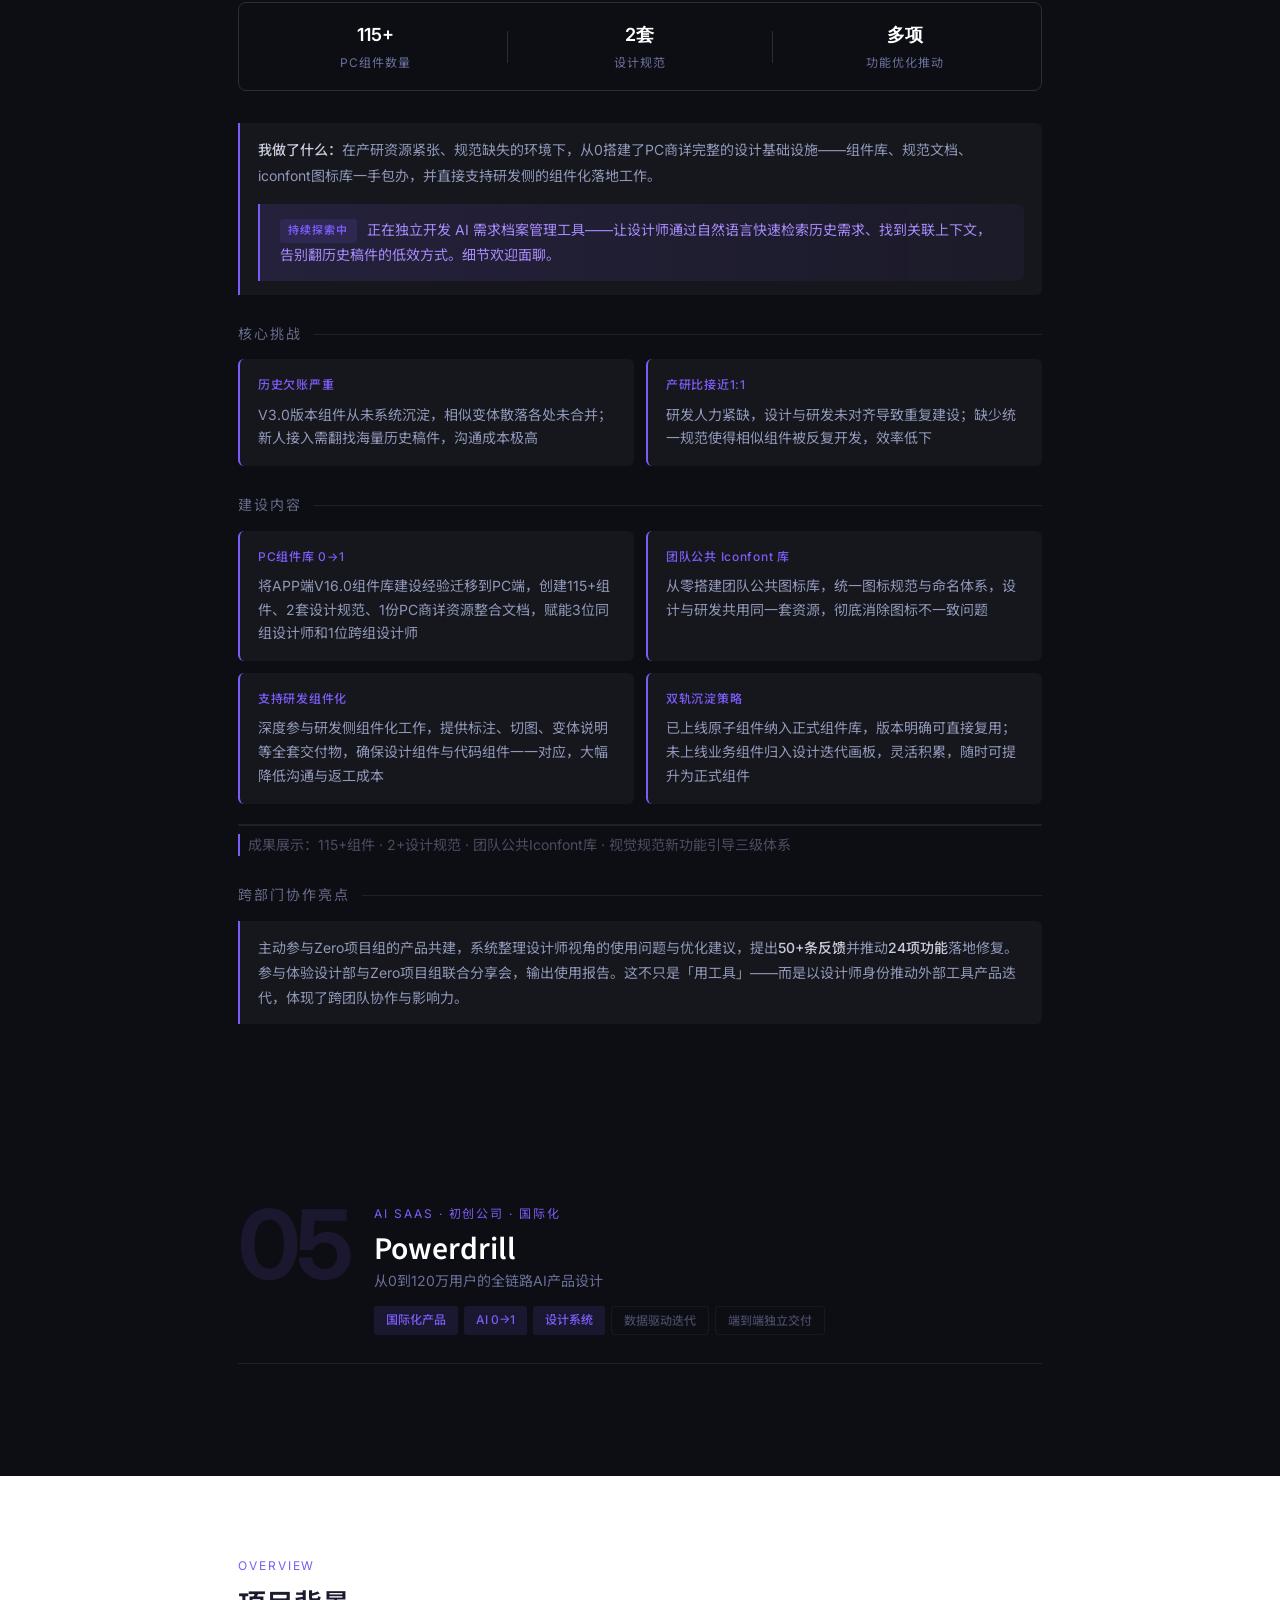
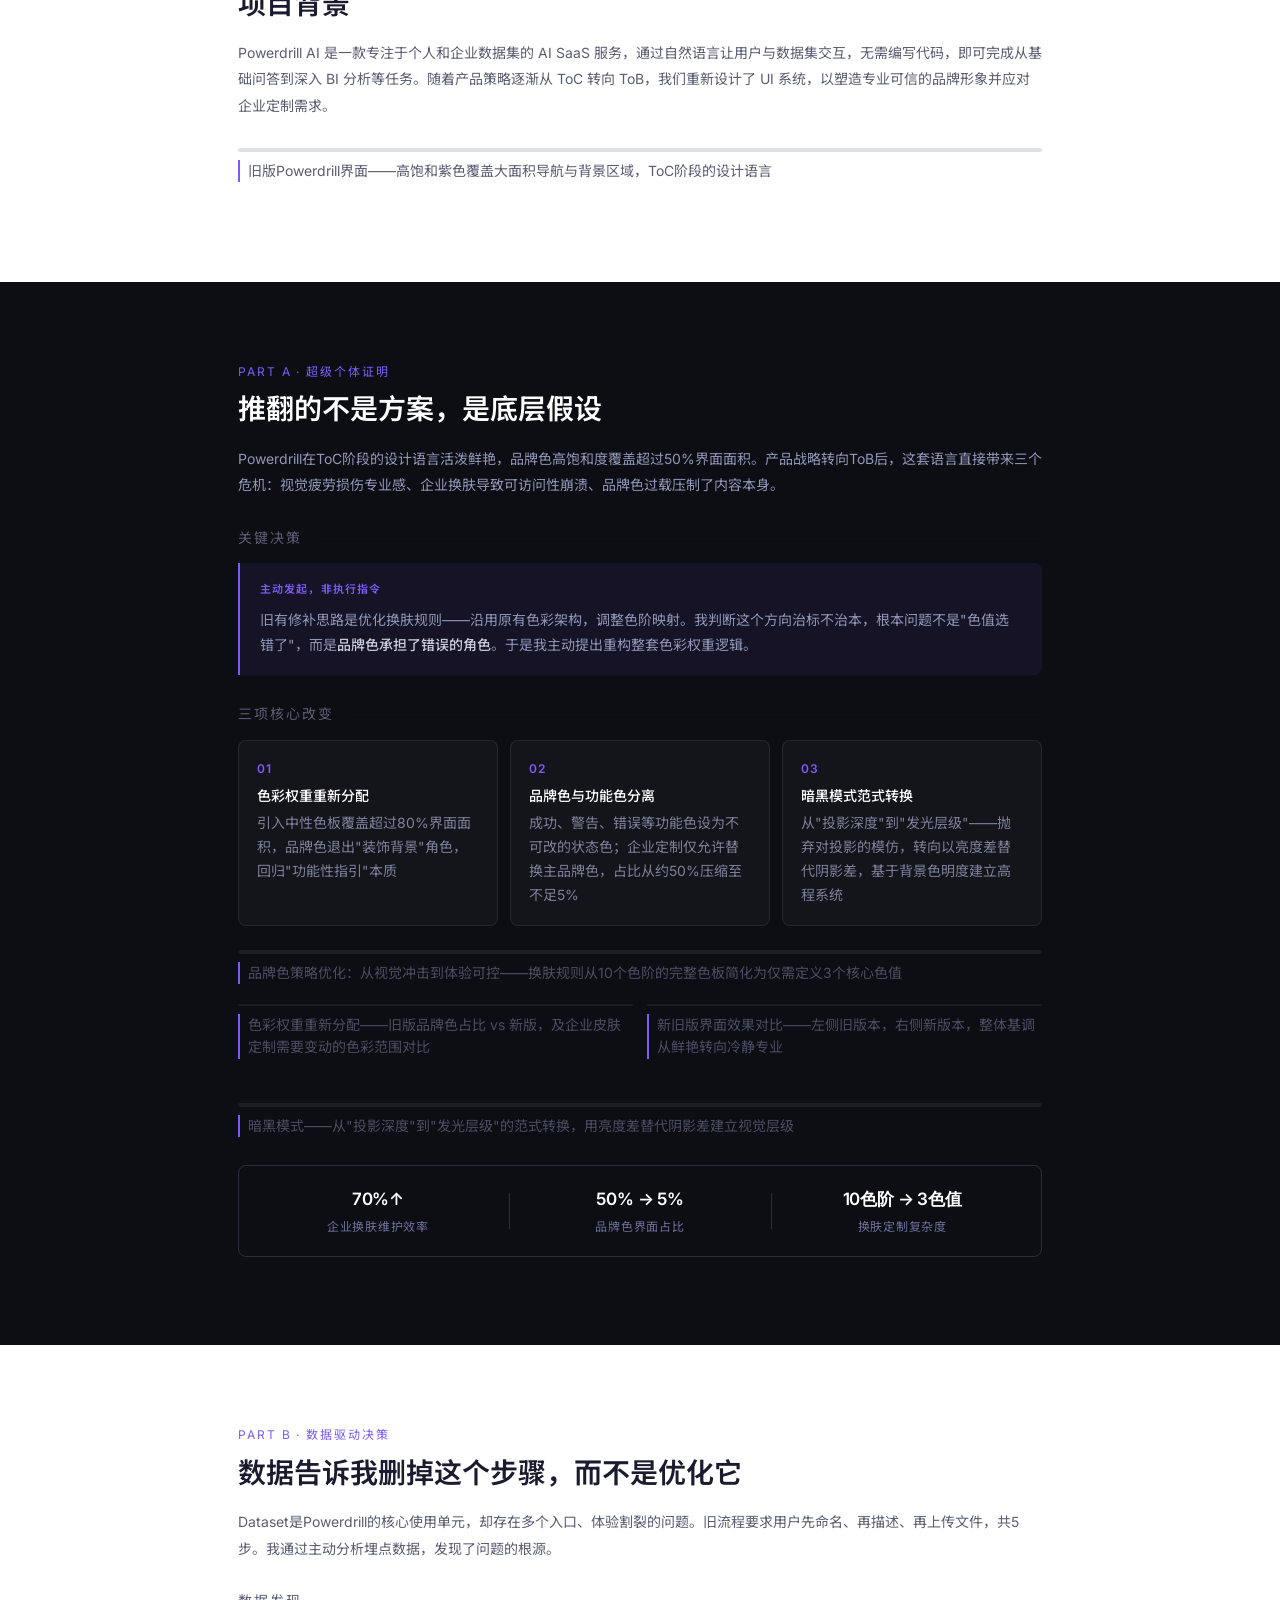
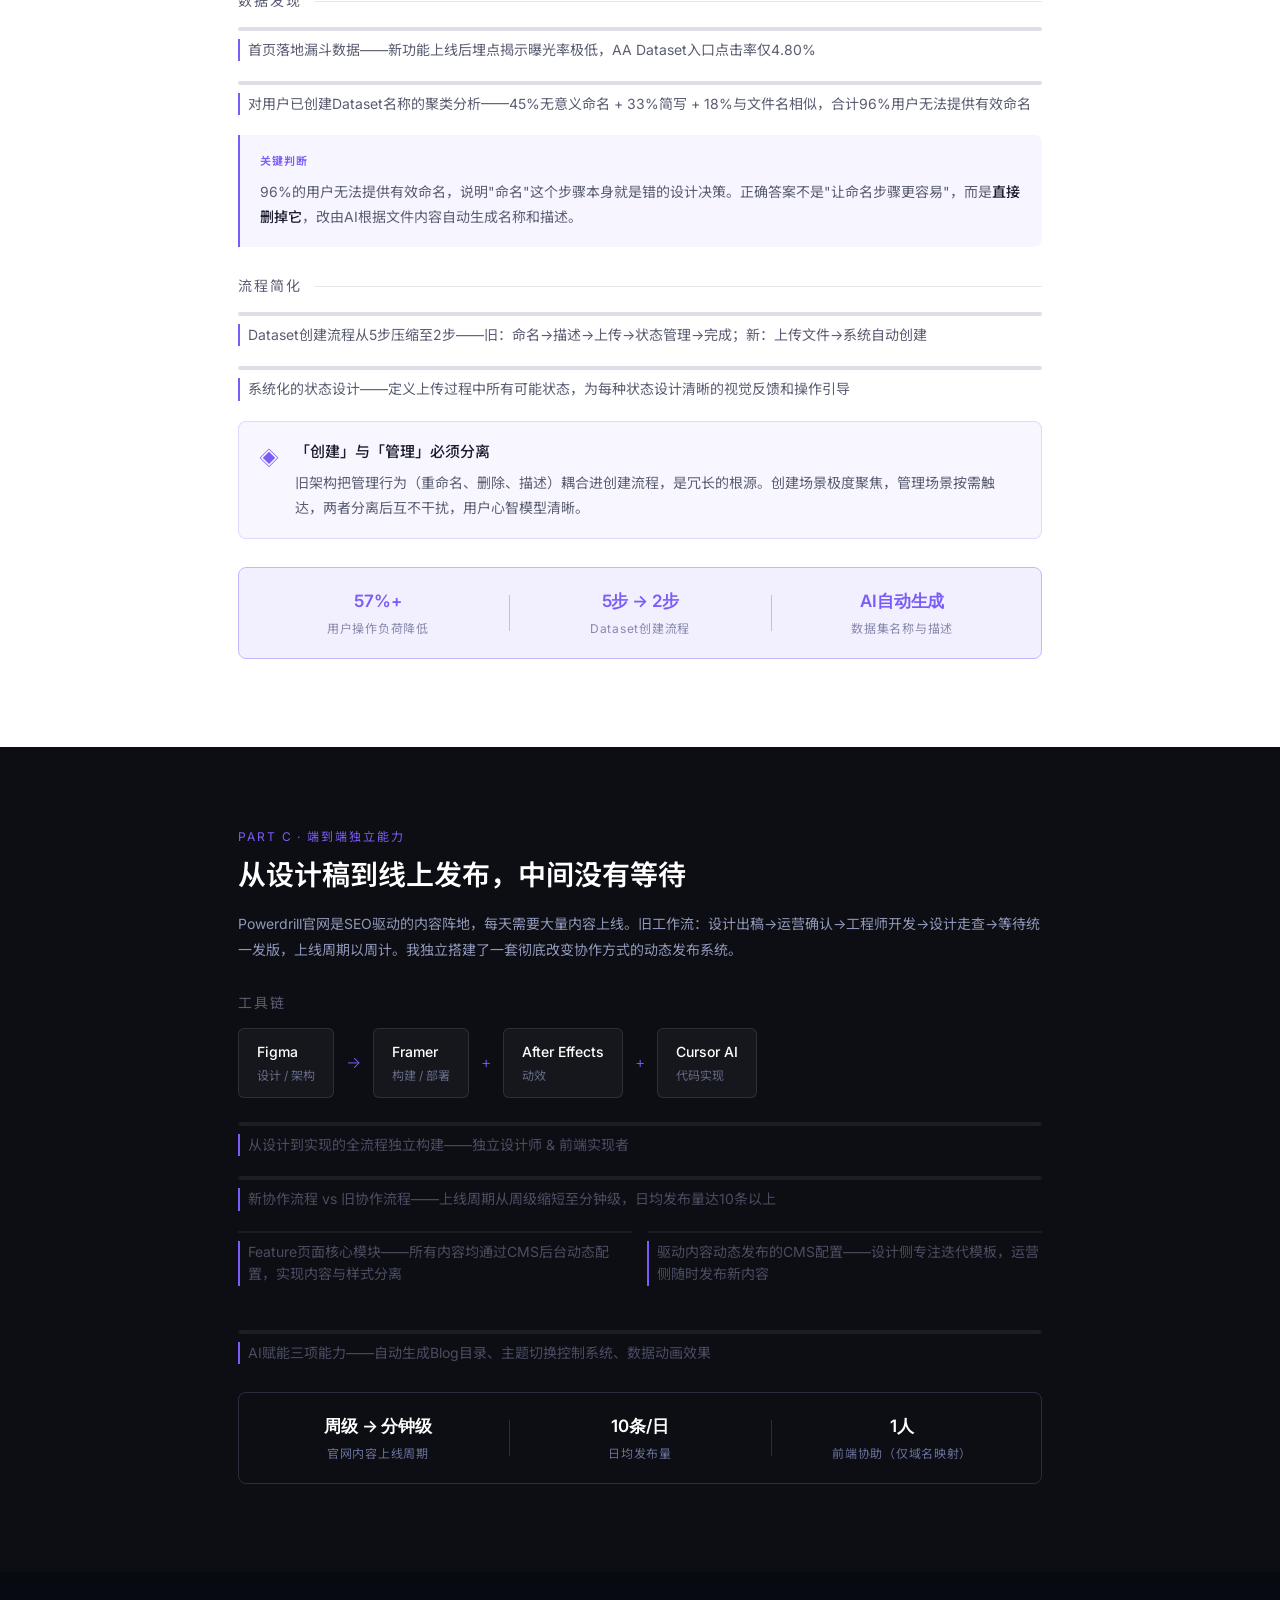
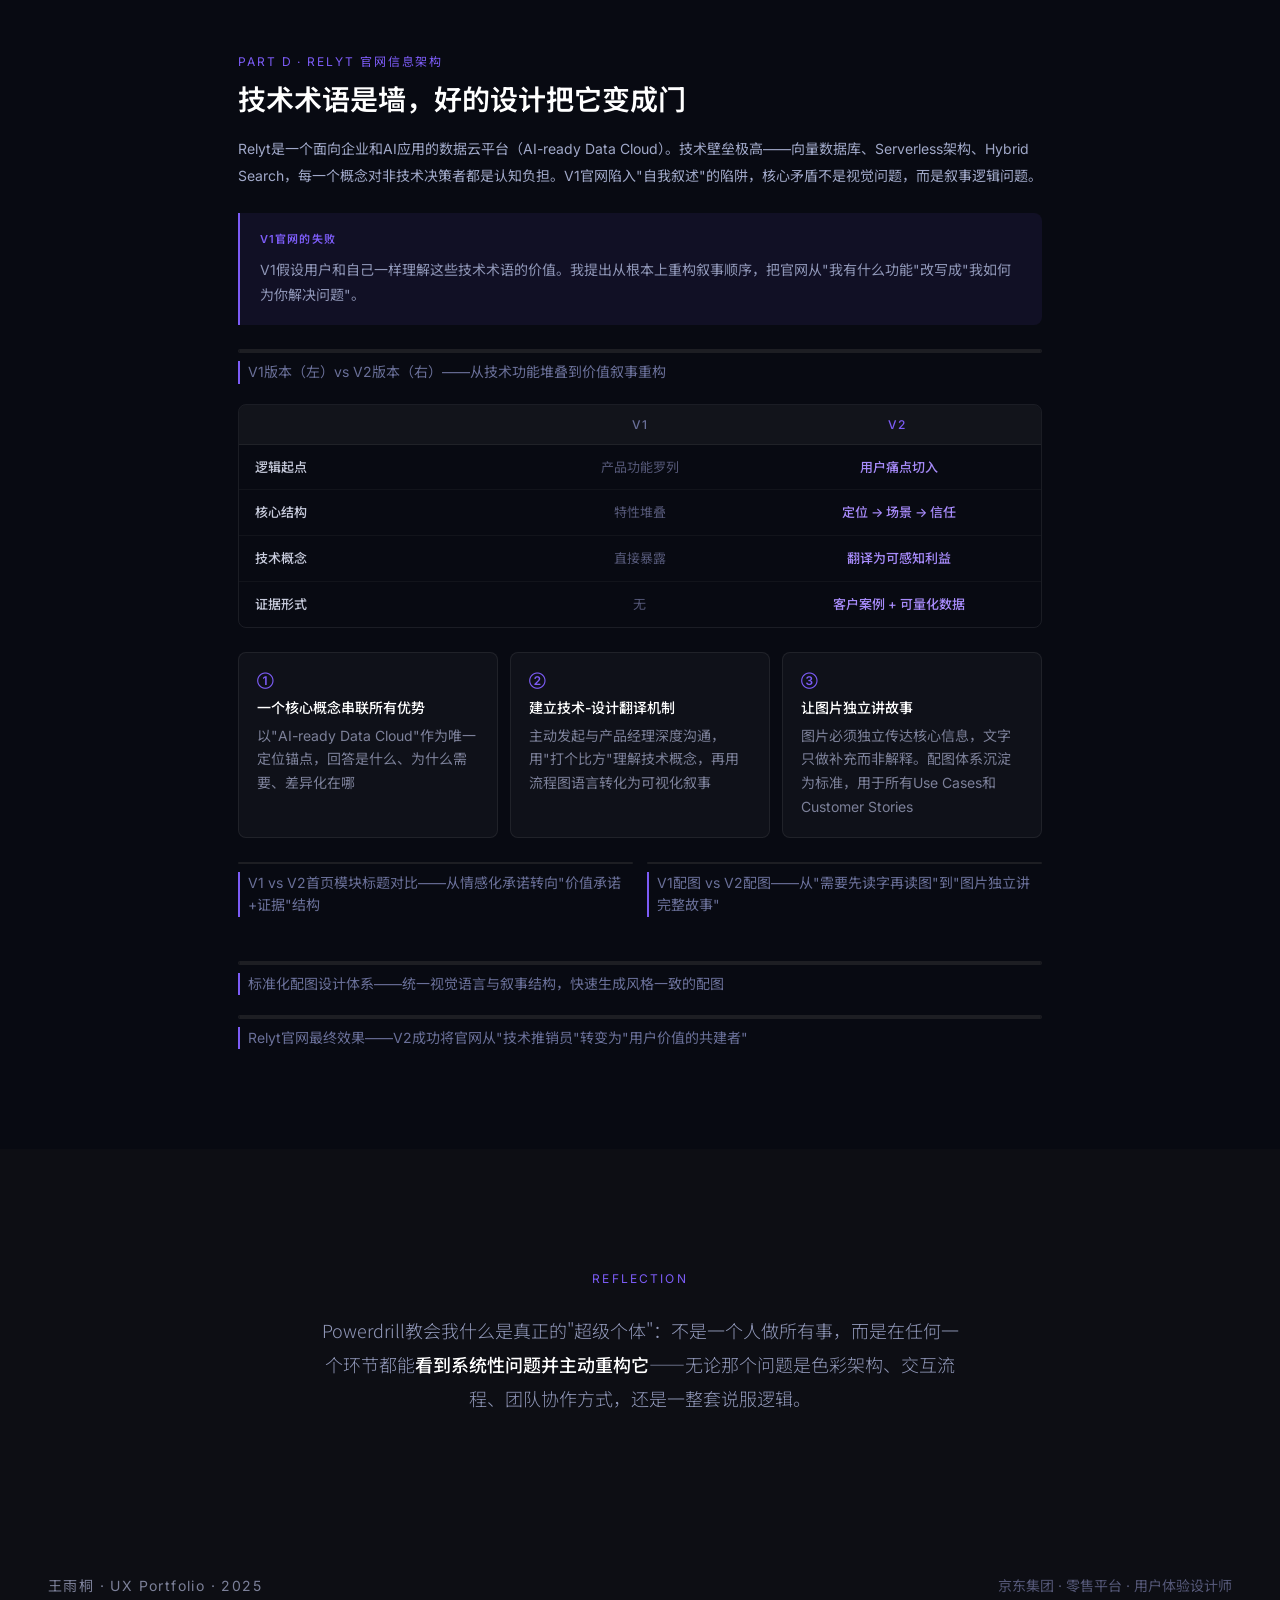
==== commit af0cee64: "fix: APP方案改左右排布+模糊缩小，去除"未上线"字样 Co-Authored-By: Claude Sonnet 4.6 <noreply@anthropic.com>" ====
--- a/index.html
+++ b/index.html
@@ -214,13 +214,16 @@
 
     <div class="content-heading">APP端设计方案</div>
 
-    <div class="app-note">
-      <span class="app-note-label">我的参与</span>APP端方案仍在推进中，以下为核心设计思路（未上线）
-    </div>
-
-    <div class="img-block full app-reveal-blur">
-      <img src="images/app_ai_design.png" alt="APP AI化设计方案" loading="lazy">
-      <div class="img-caption">APP AI化设计方案：主图气泡打标前置核心卖点 · 规格弹层新增AI选款建议 · 东东Agent弹层支持价格走势/商品对比/找相似等能力</div>
+    <div class="app-lr">
+      <div class="app-lr-text">
+        <div class="app-note">
+          <span class="app-note-label">我的参与</span>APP端由我参与构建个性化导购触点体系，以下为核心落地方案
+        </div>
+        <div class="img-caption" style="margin-top:12px;">APP AI化设计方案：主图气泡打标前置核心卖点 · 规格弹层新增AI选款建议 · 东东Agent弹层支持价格走势/商品对比/找相似等能力</div>
+      </div>
+      <div class="app-lr-img">
+        <img src="images/app_ai_design.png" alt="APP AI化设计方案" loading="lazy" class="app-blur-img">
+      </div>
     </div>
 
   </div>
--- a/css/style.css
+++ b/css/style.css
@@ -513,6 +513,33 @@
   opacity: 0.65;
 }
 
+/* ── APP 左右排布 ── */
+.app-lr {
+  display: flex;
+  align-items: flex-start;
+  gap: 32px;
+  margin-top: 4px;
+}
+.app-lr-text {
+  flex: 1;
+  display: flex;
+  flex-direction: column;
+  justify-content: center;
+  padding-top: 4px;
+}
+.app-lr-img {
+  flex: 0 0 42%;
+  max-width: 42%;
+}
+.app-blur-img {
+  width: 100%;
+  height: auto;
+  display: block;
+  border-radius: 8px;
+  filter: blur(2.5px);
+  opacity: 0.6;
+}
+
 /* ── 组件化 AI callout ── */
 .ai-callout {
   margin-top: 16px;
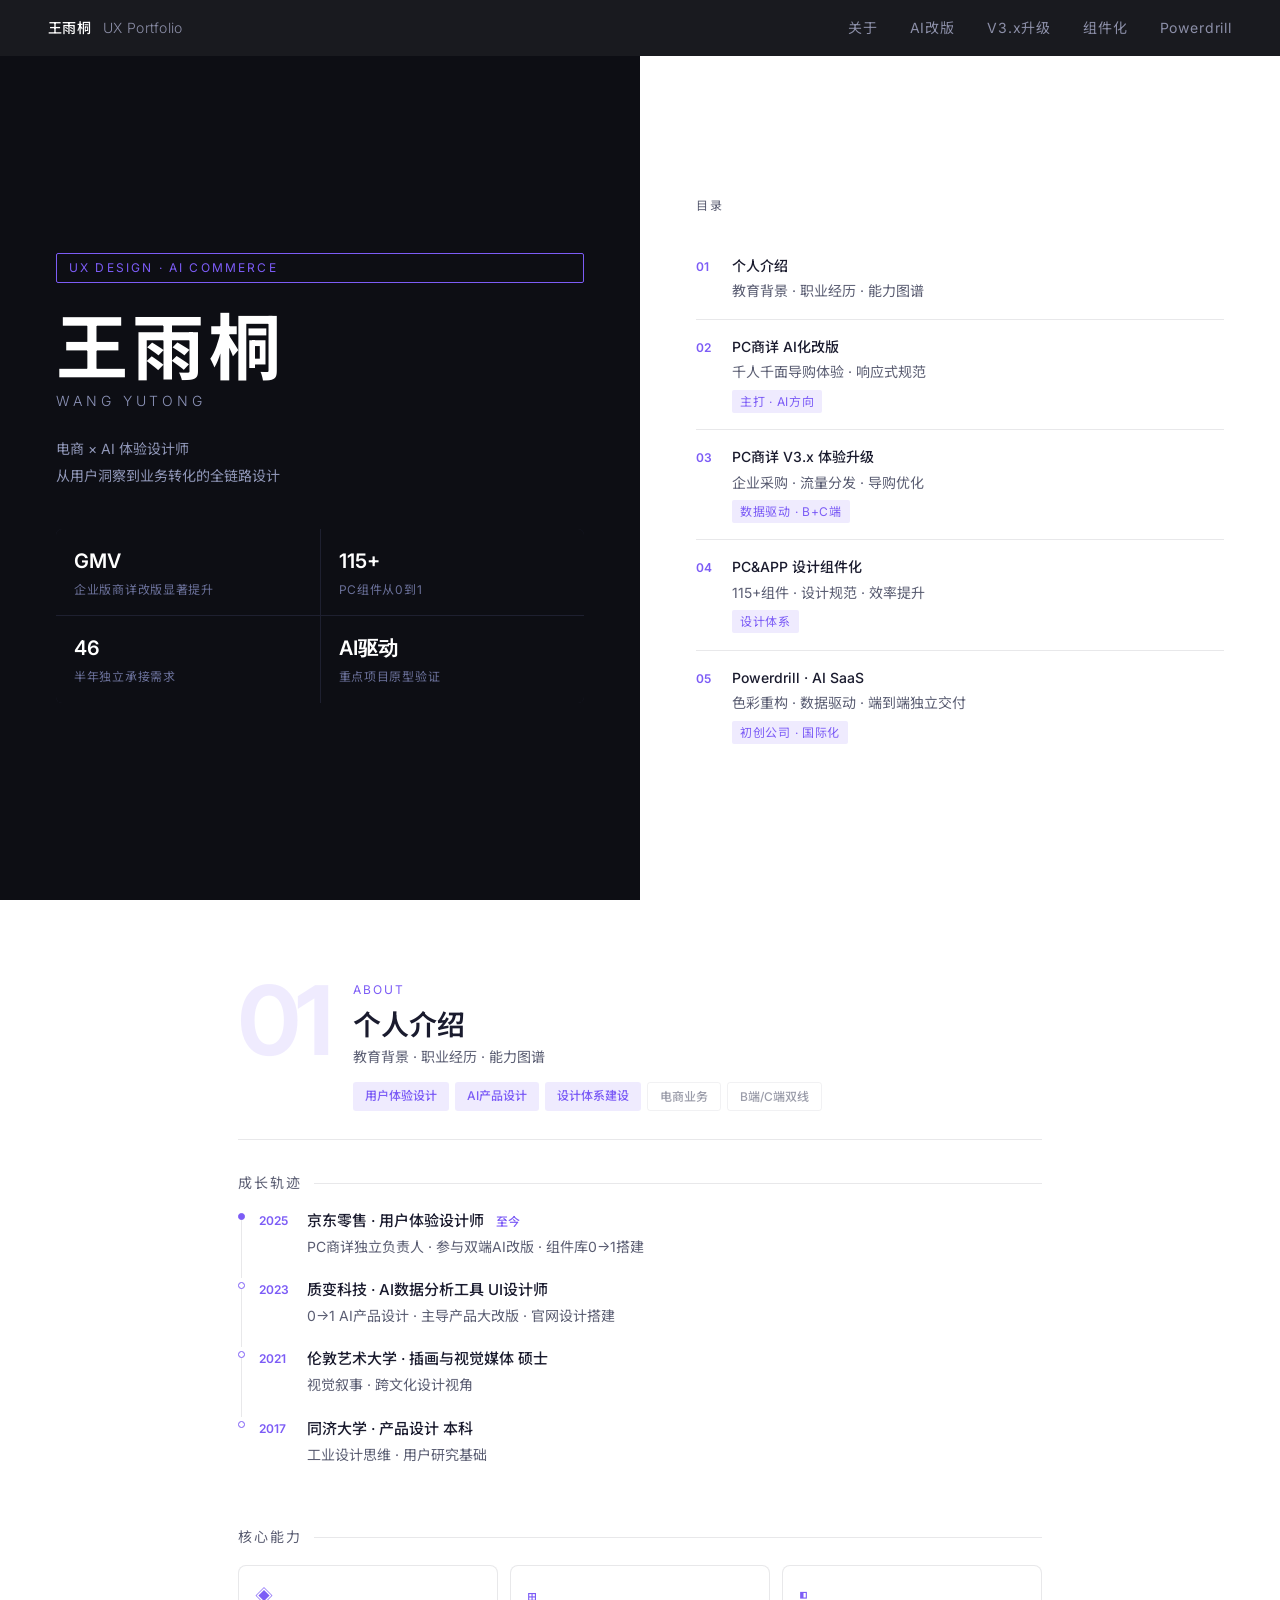
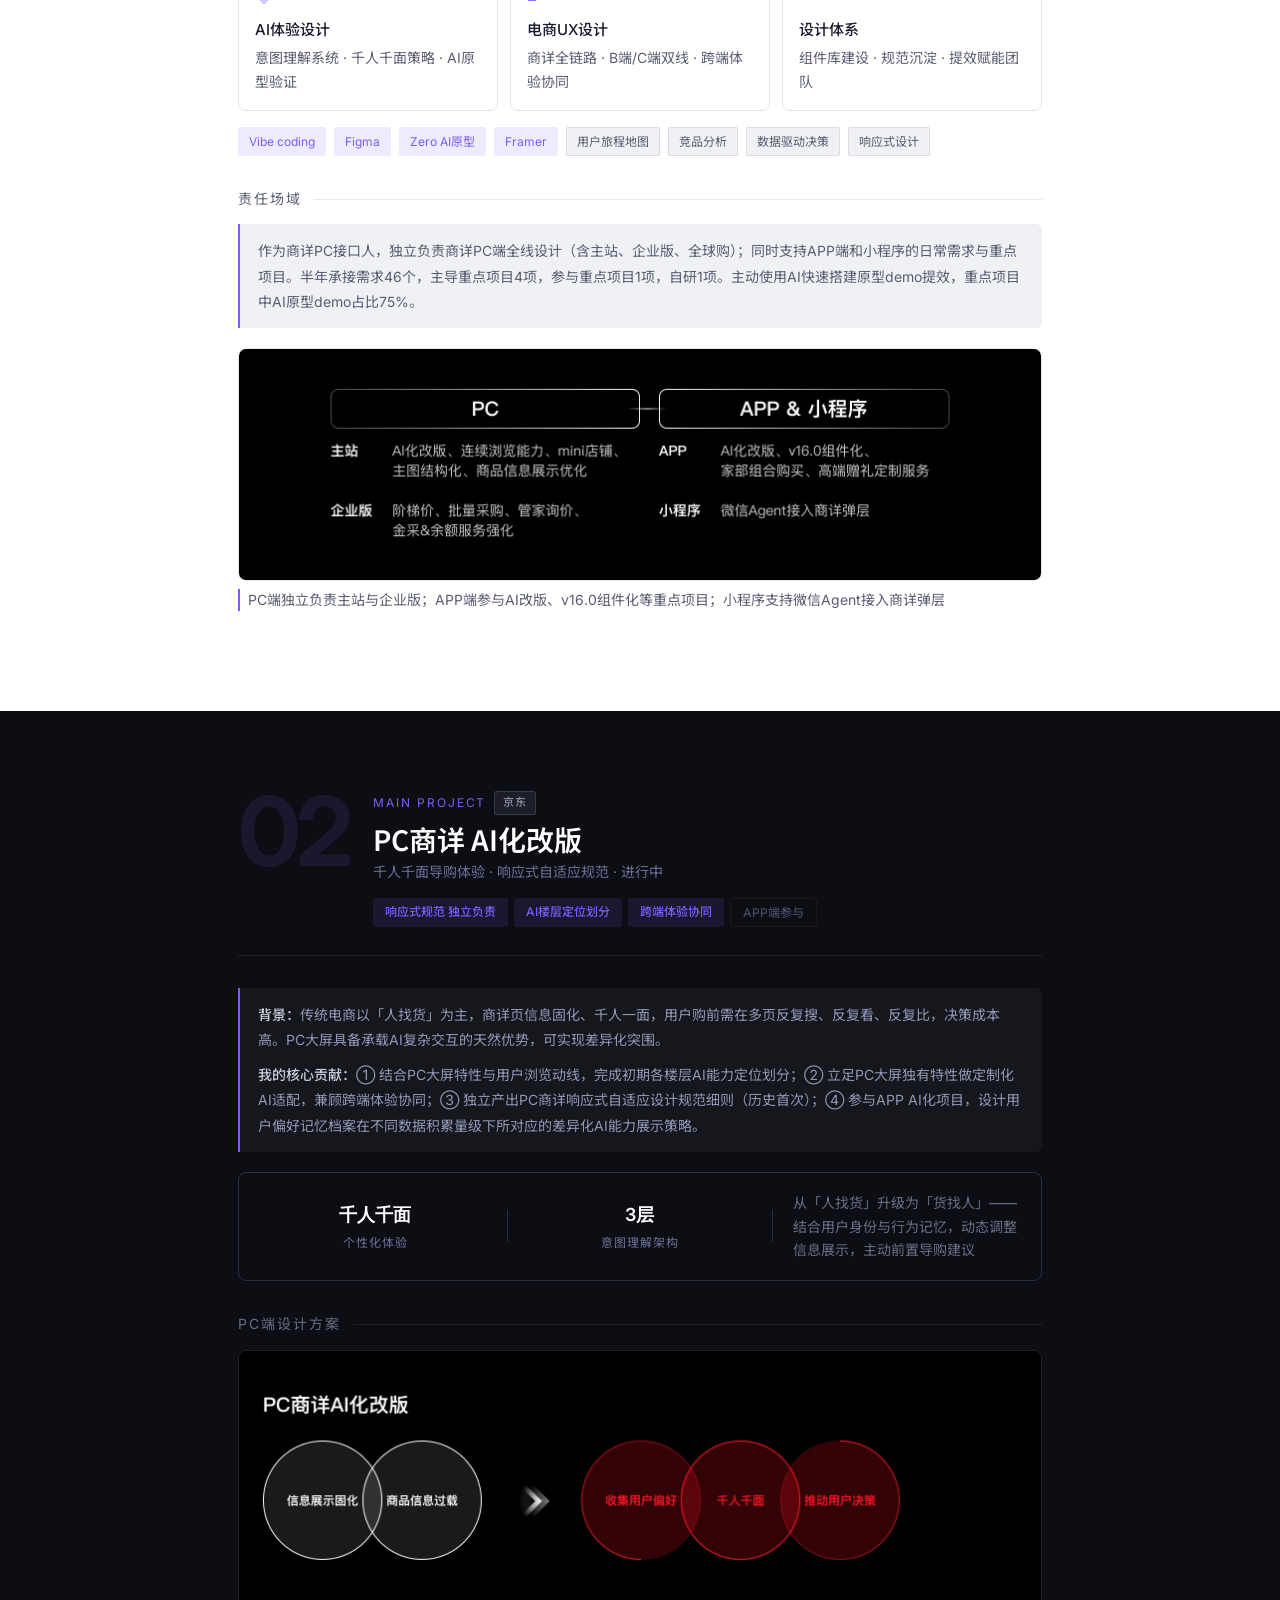
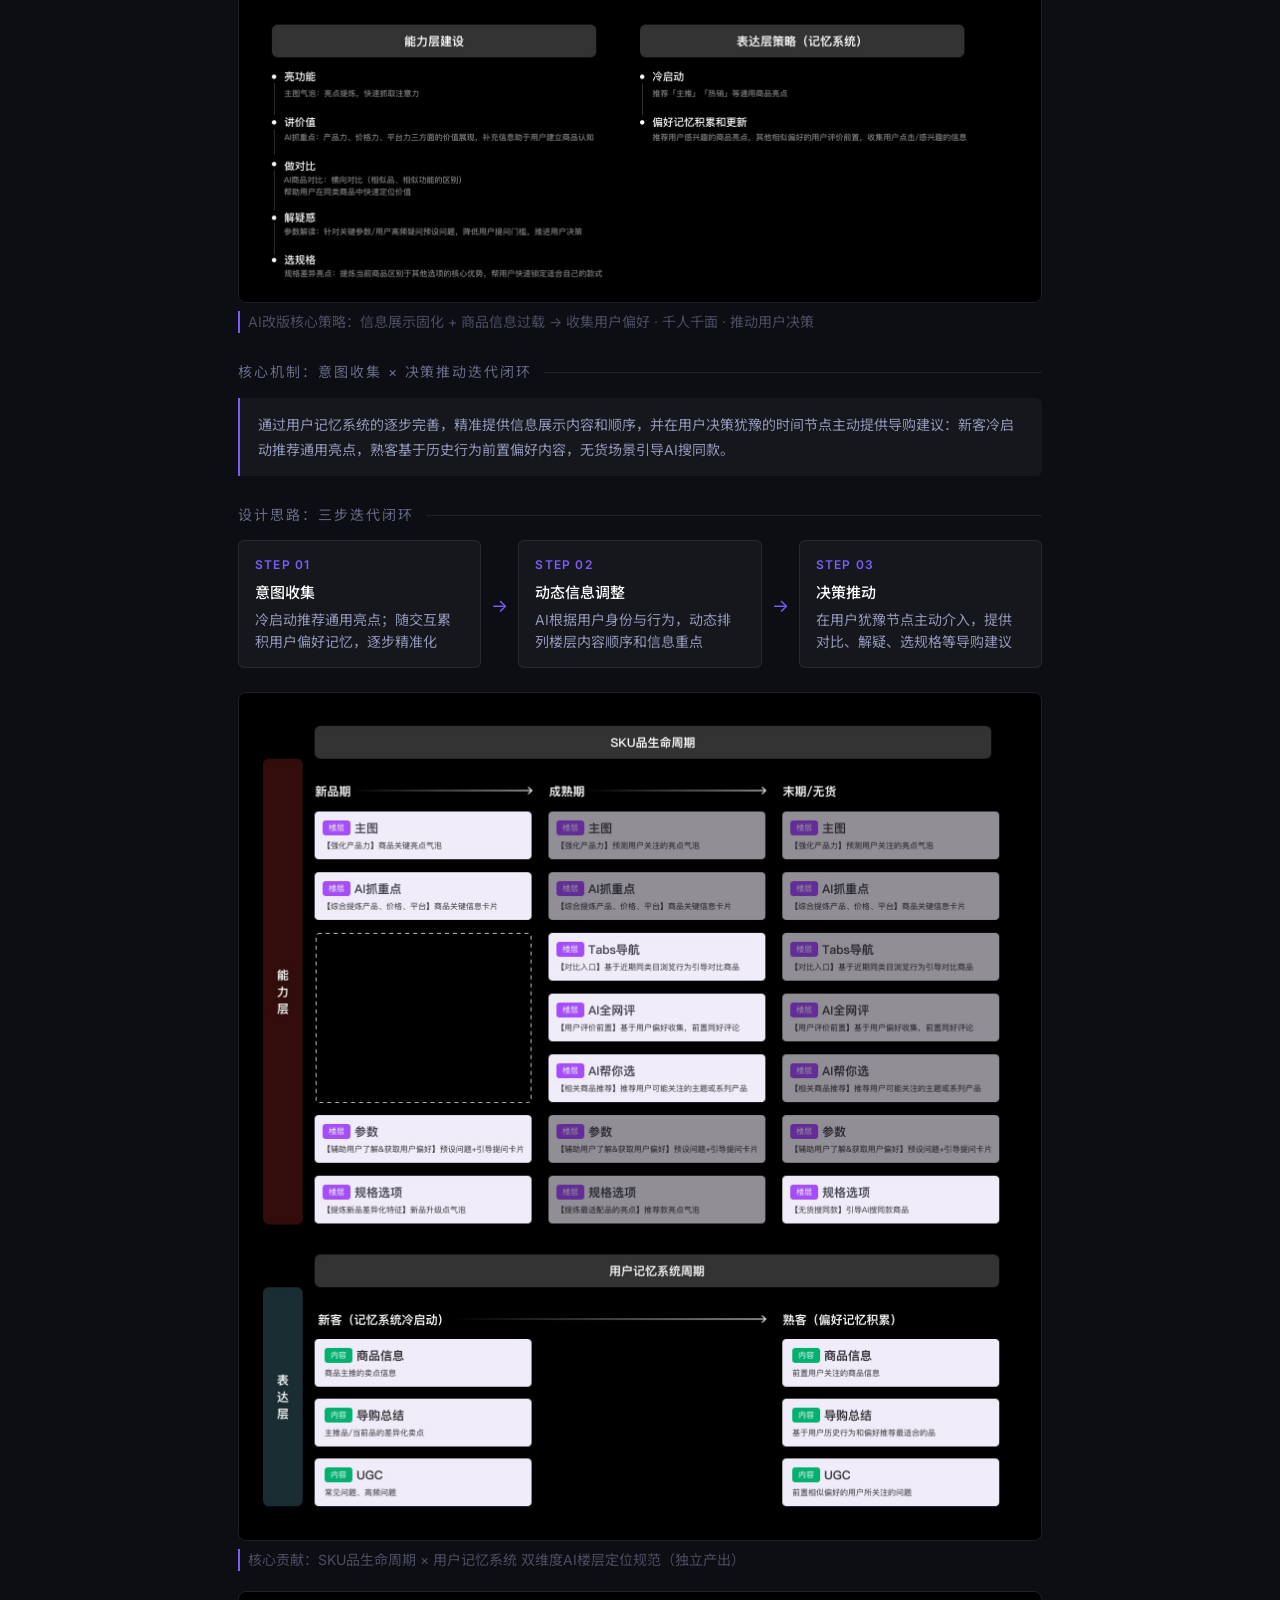
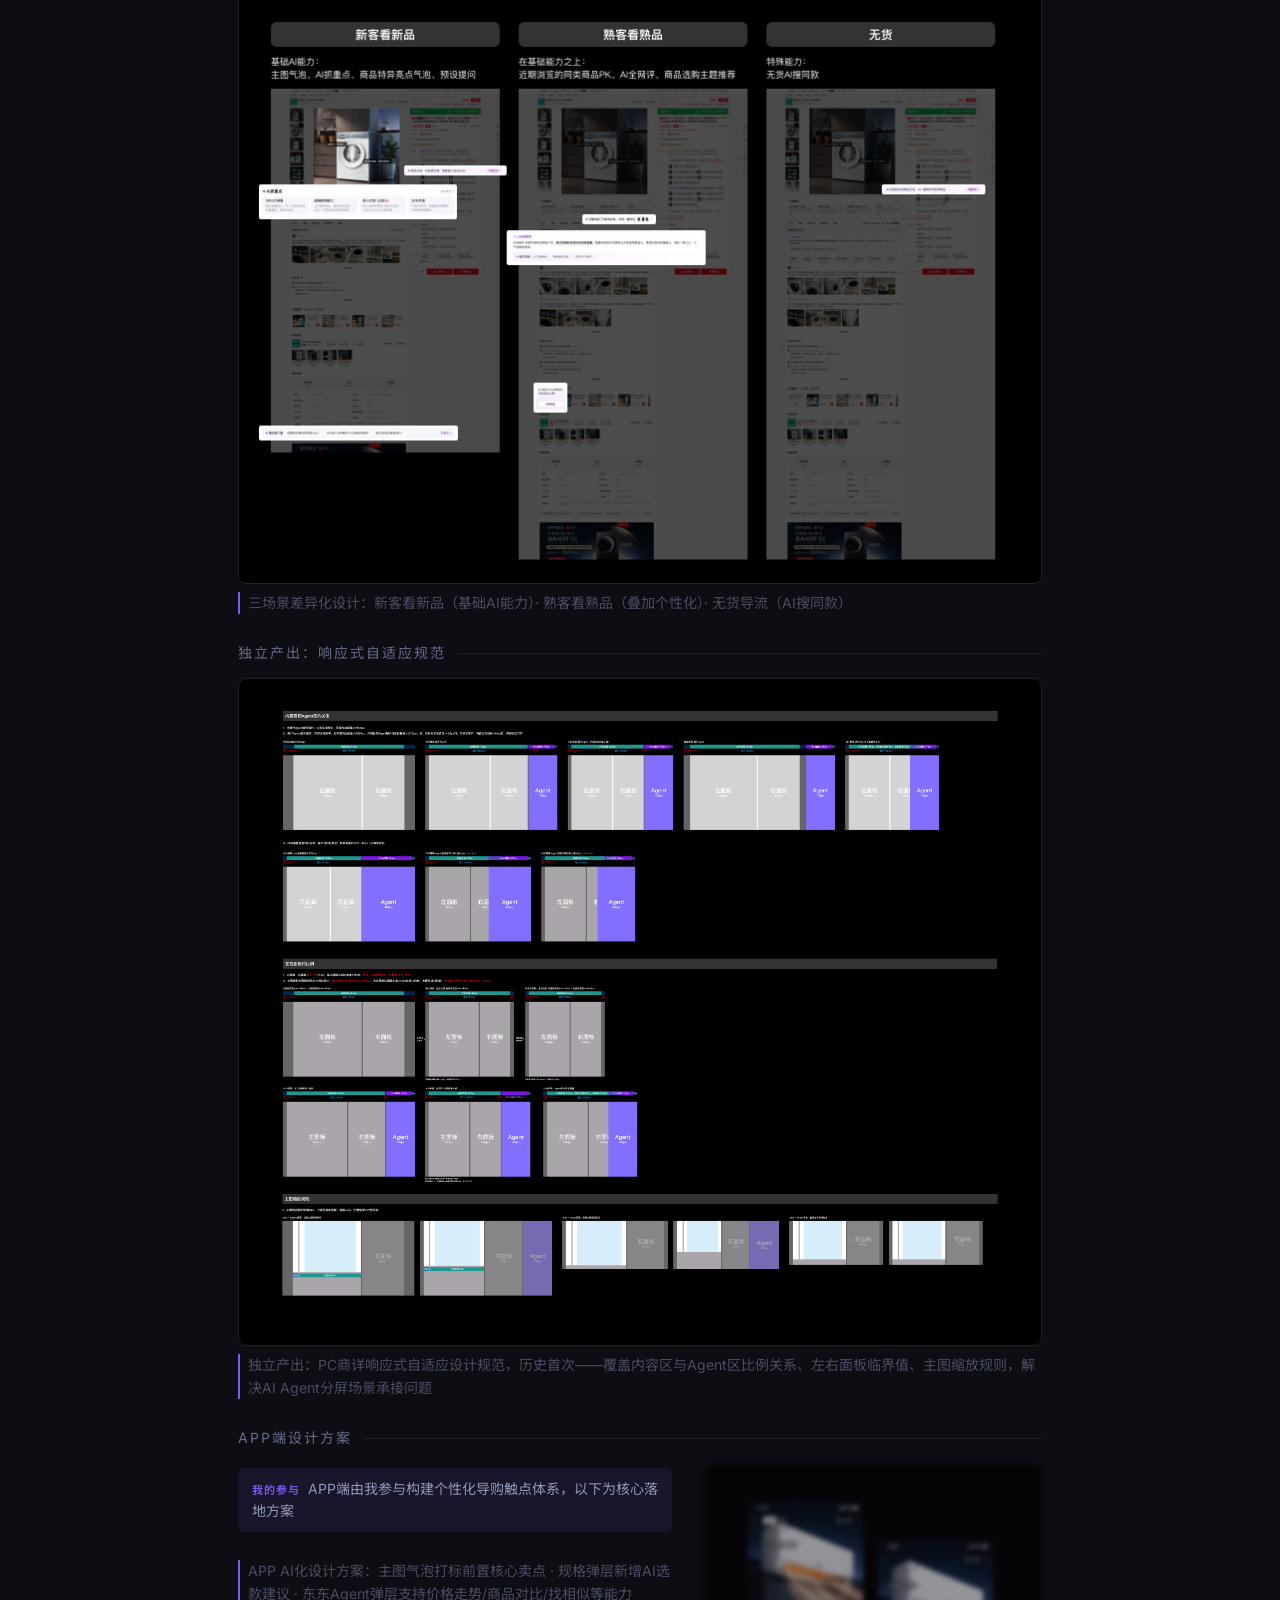
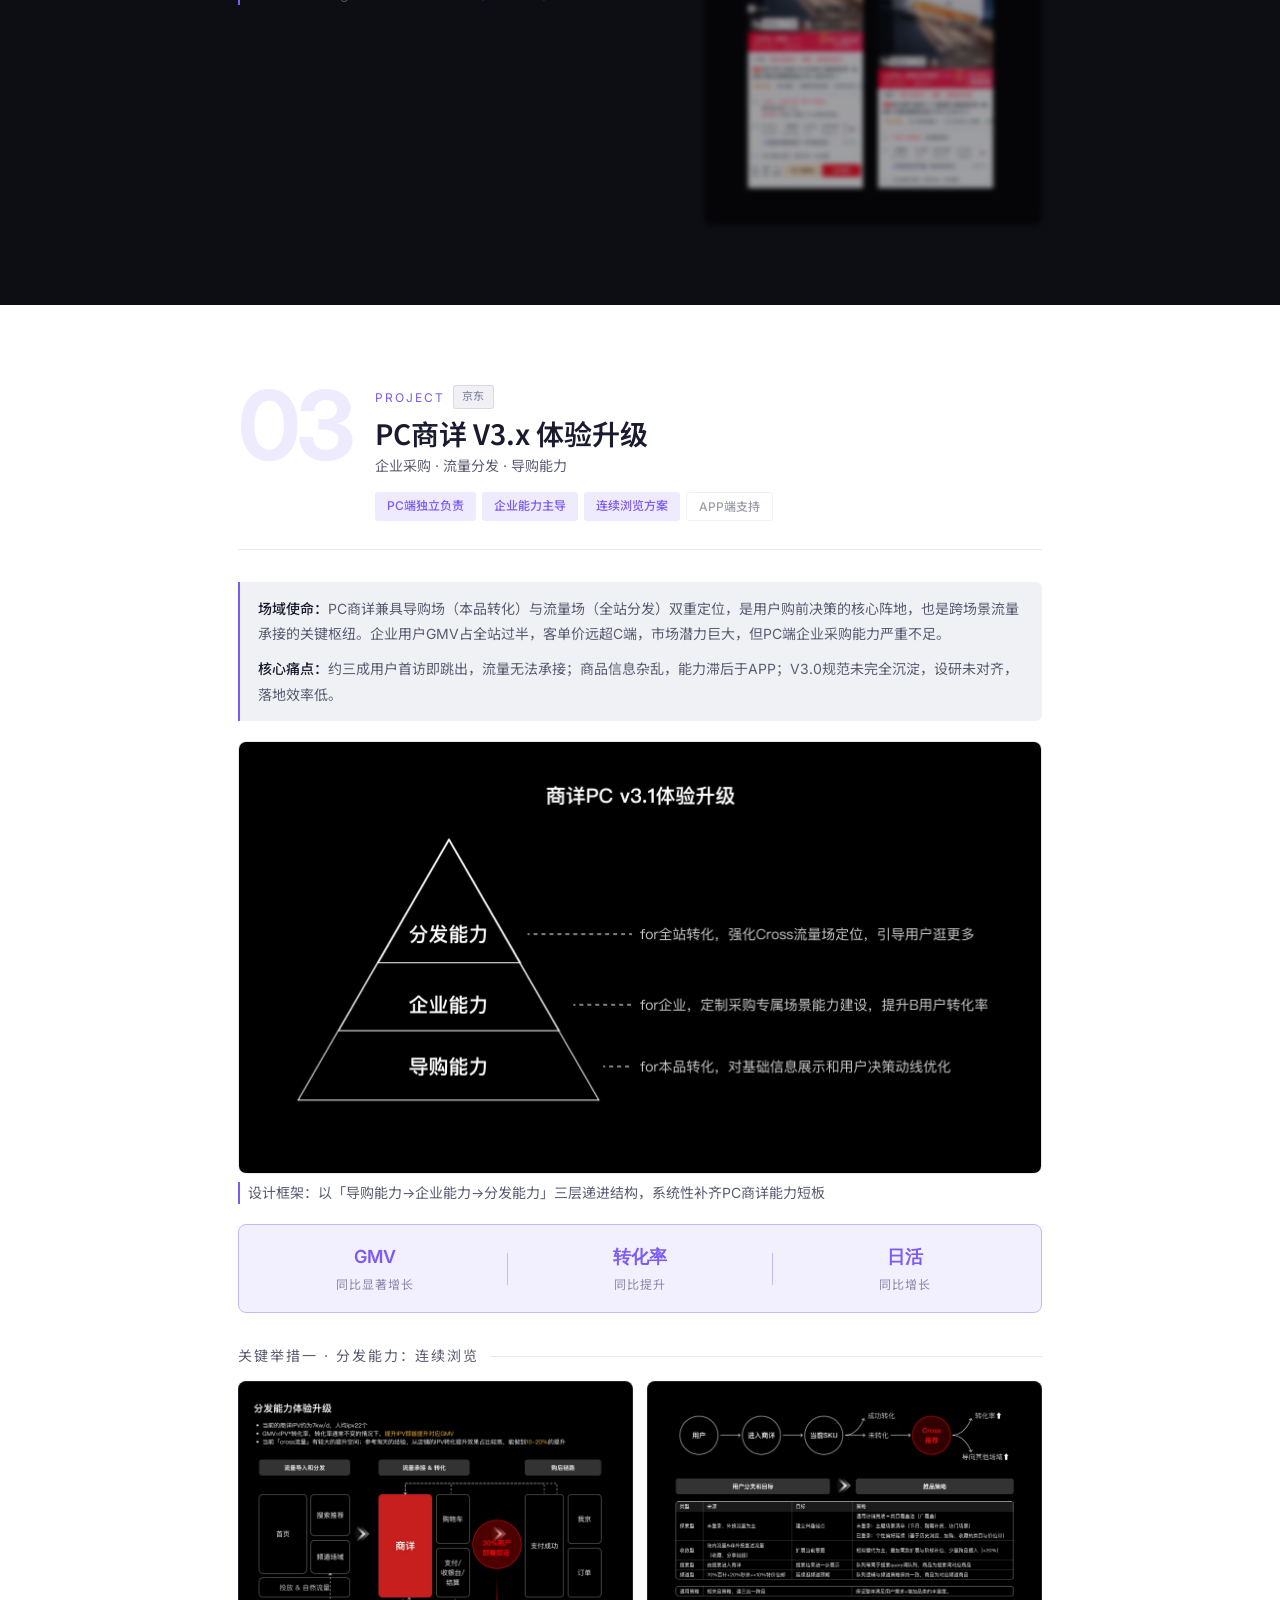
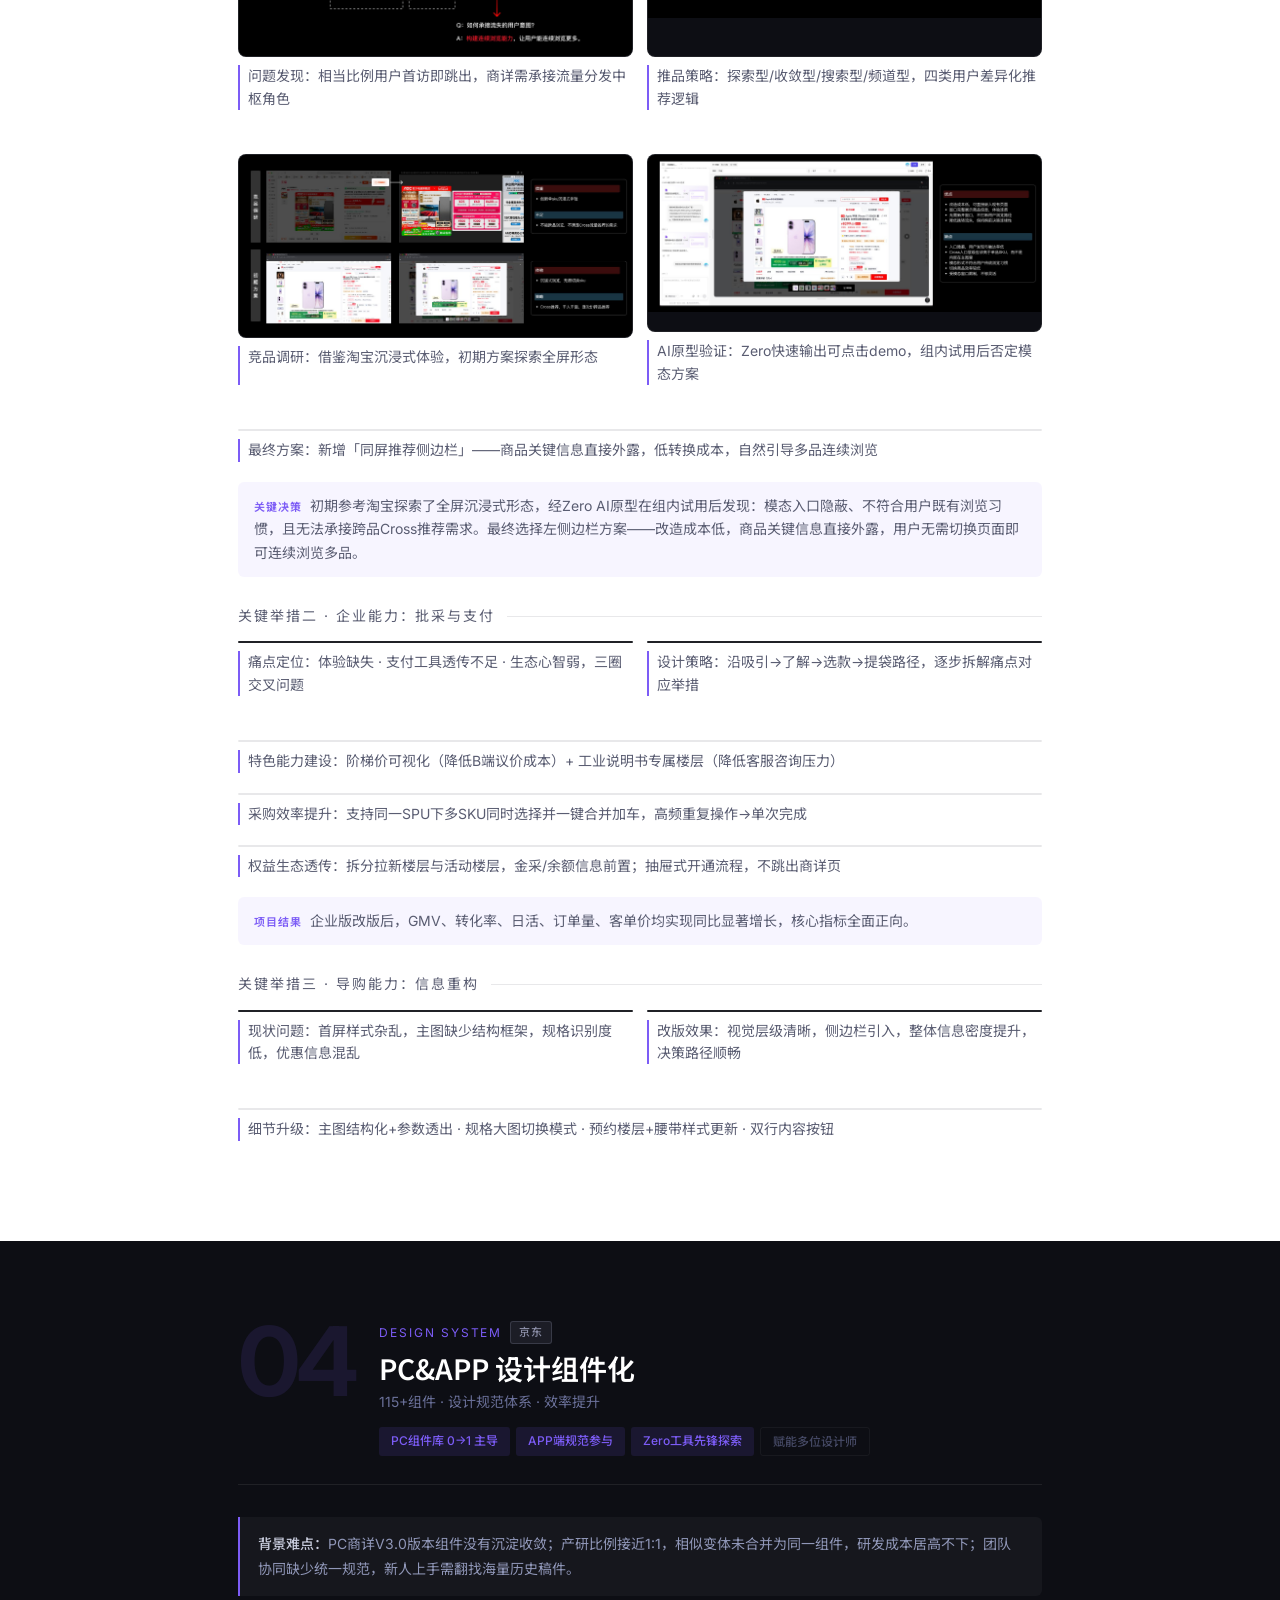
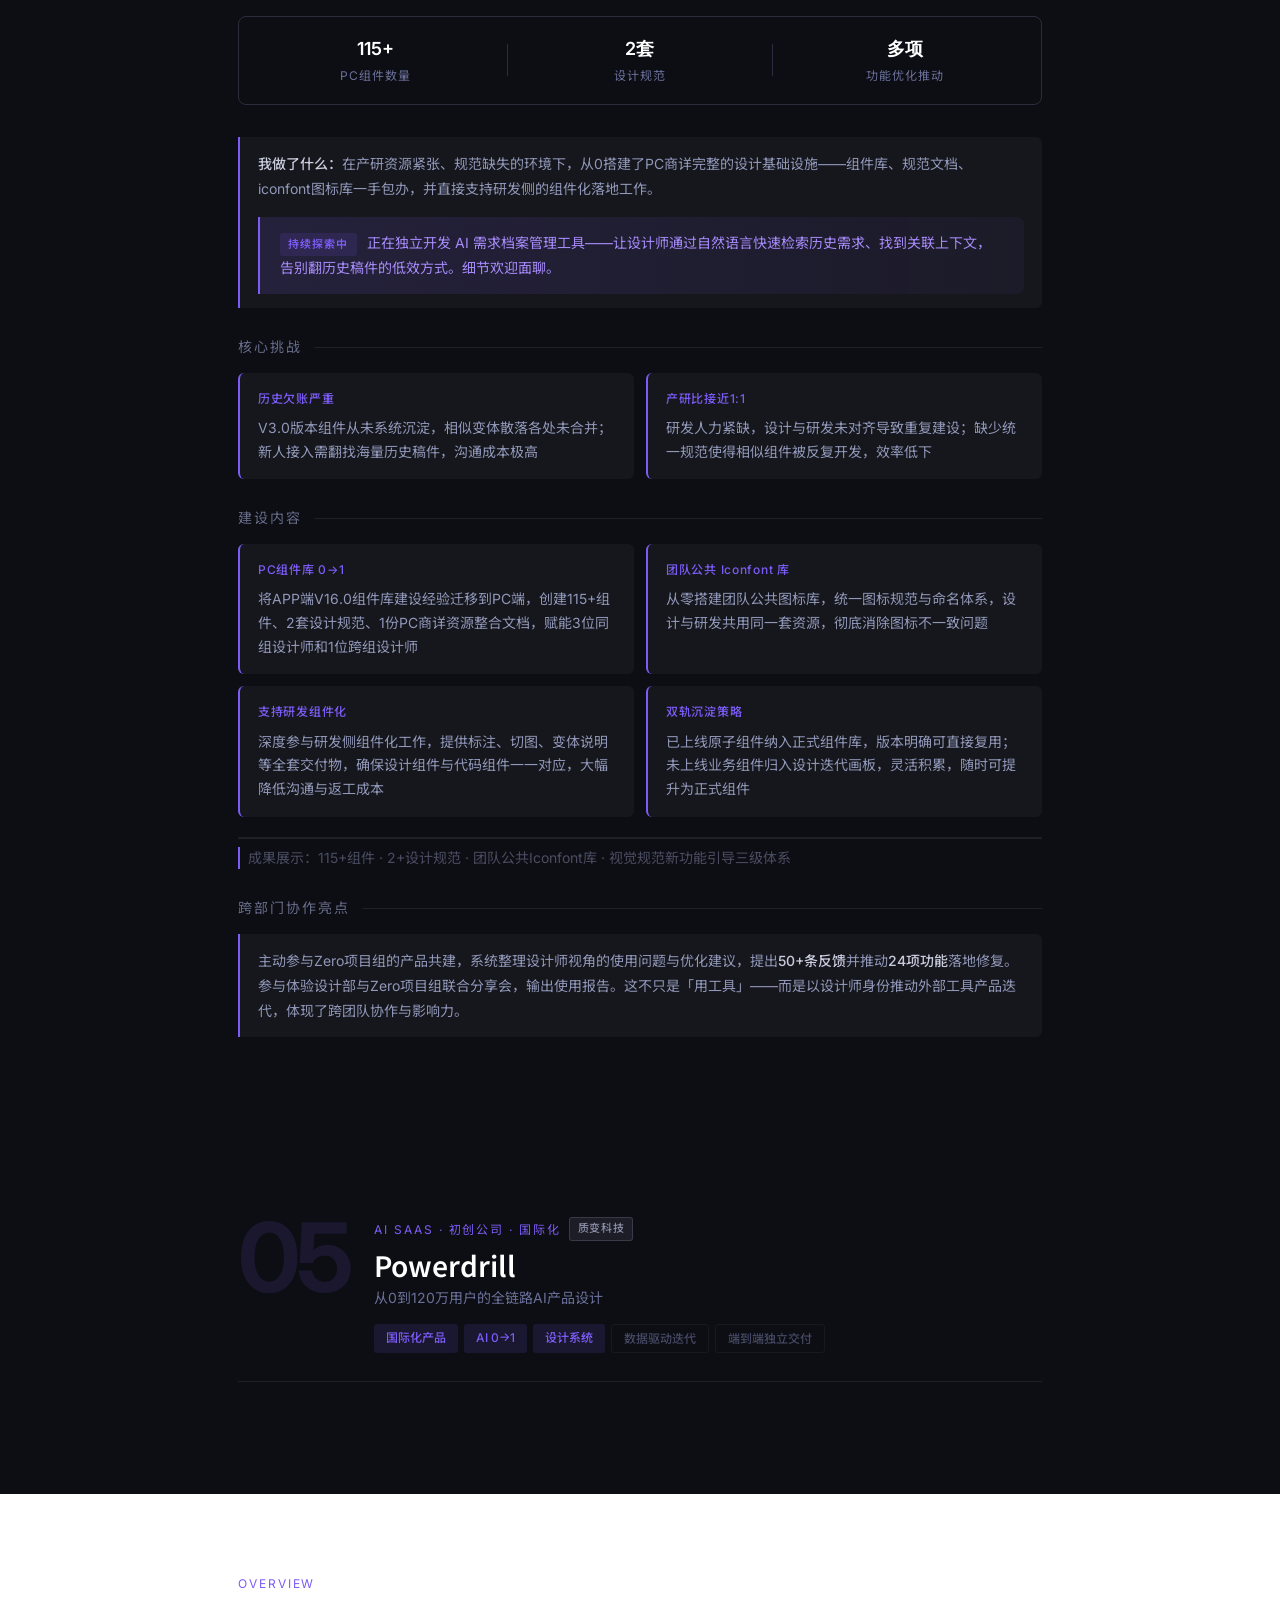
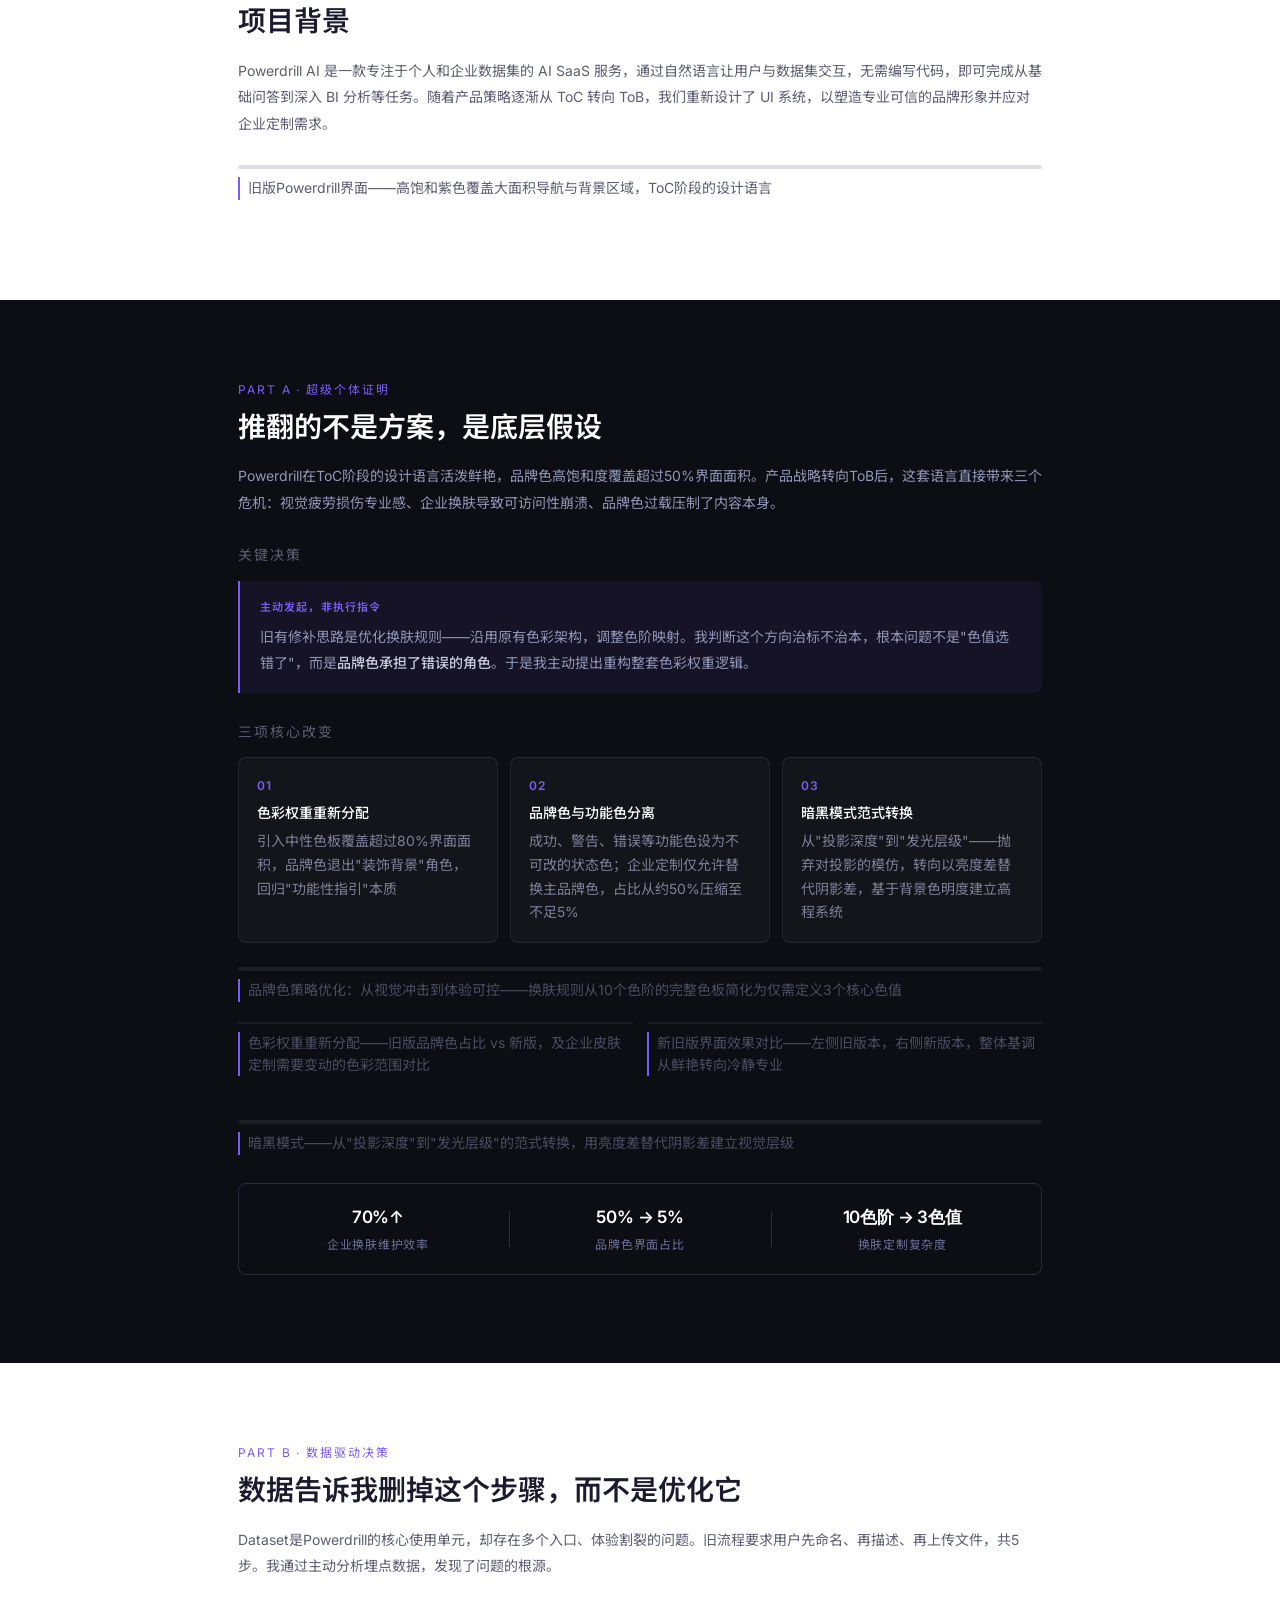
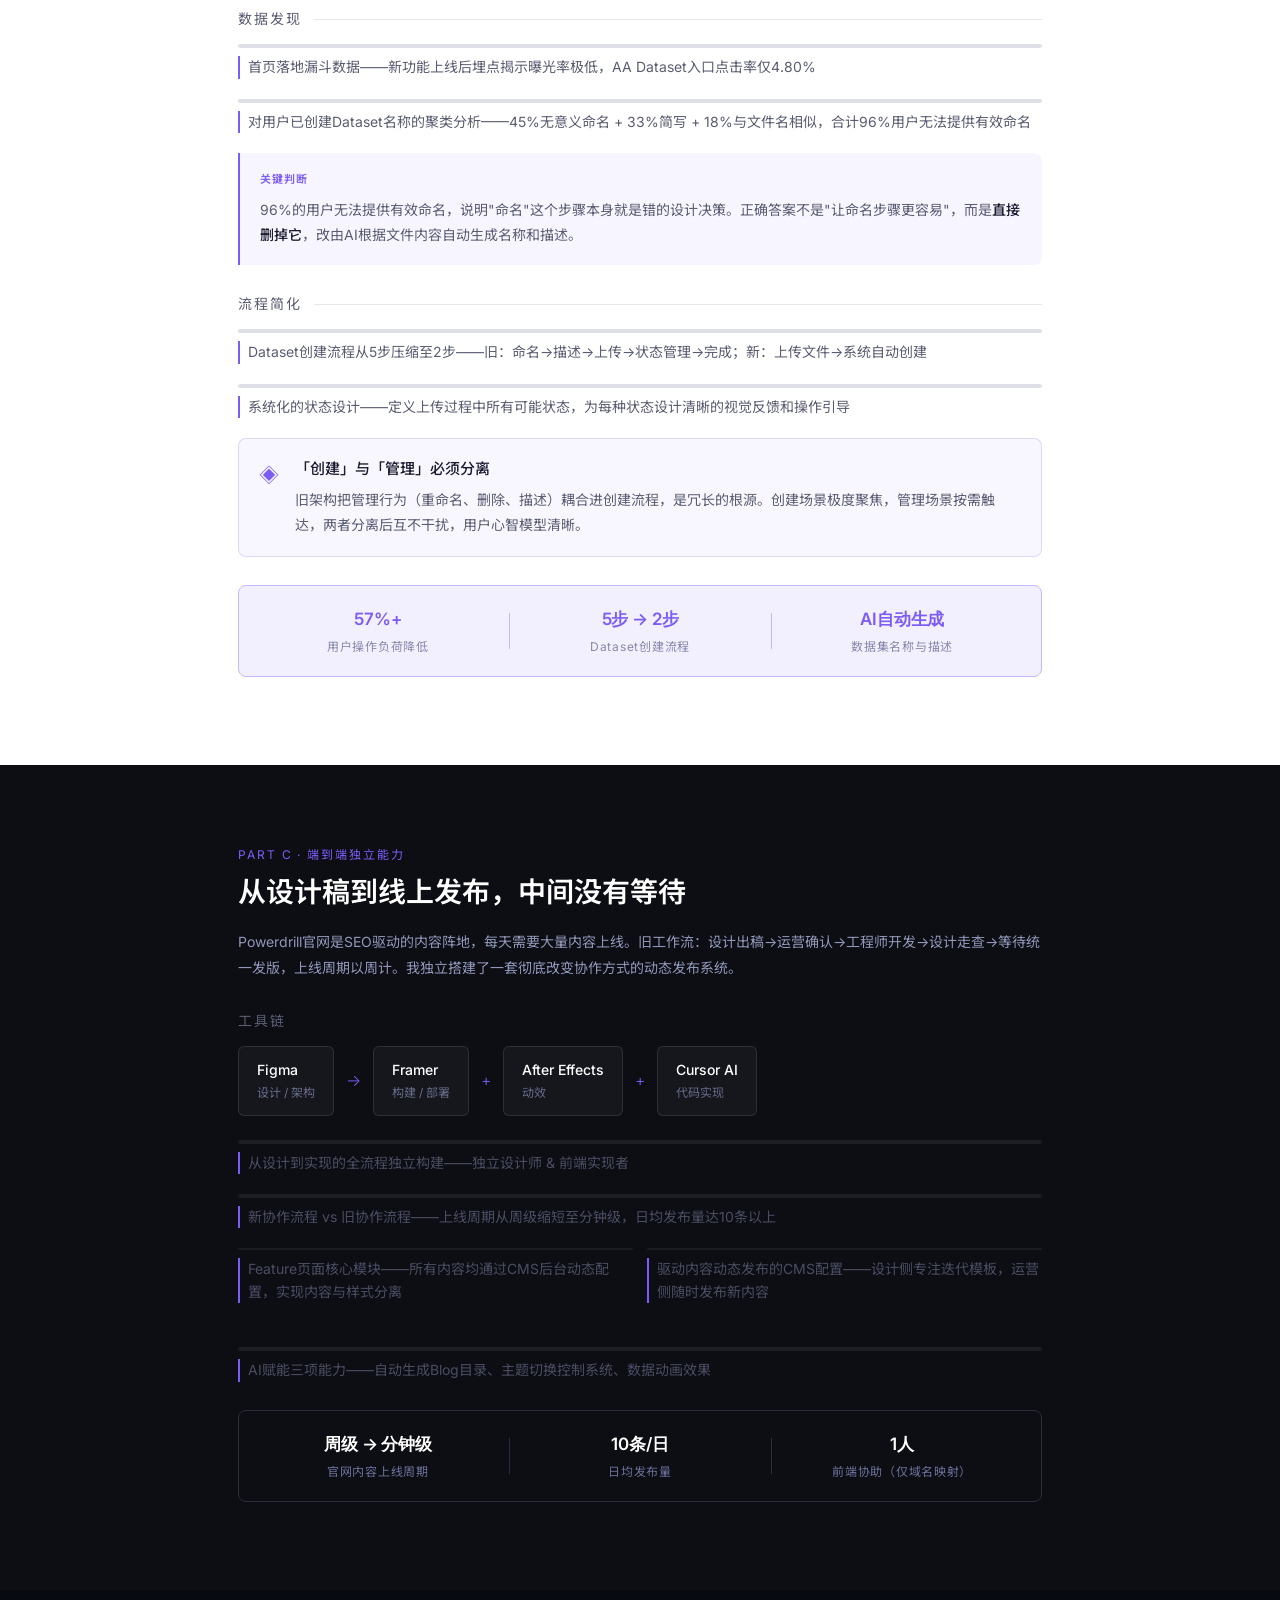
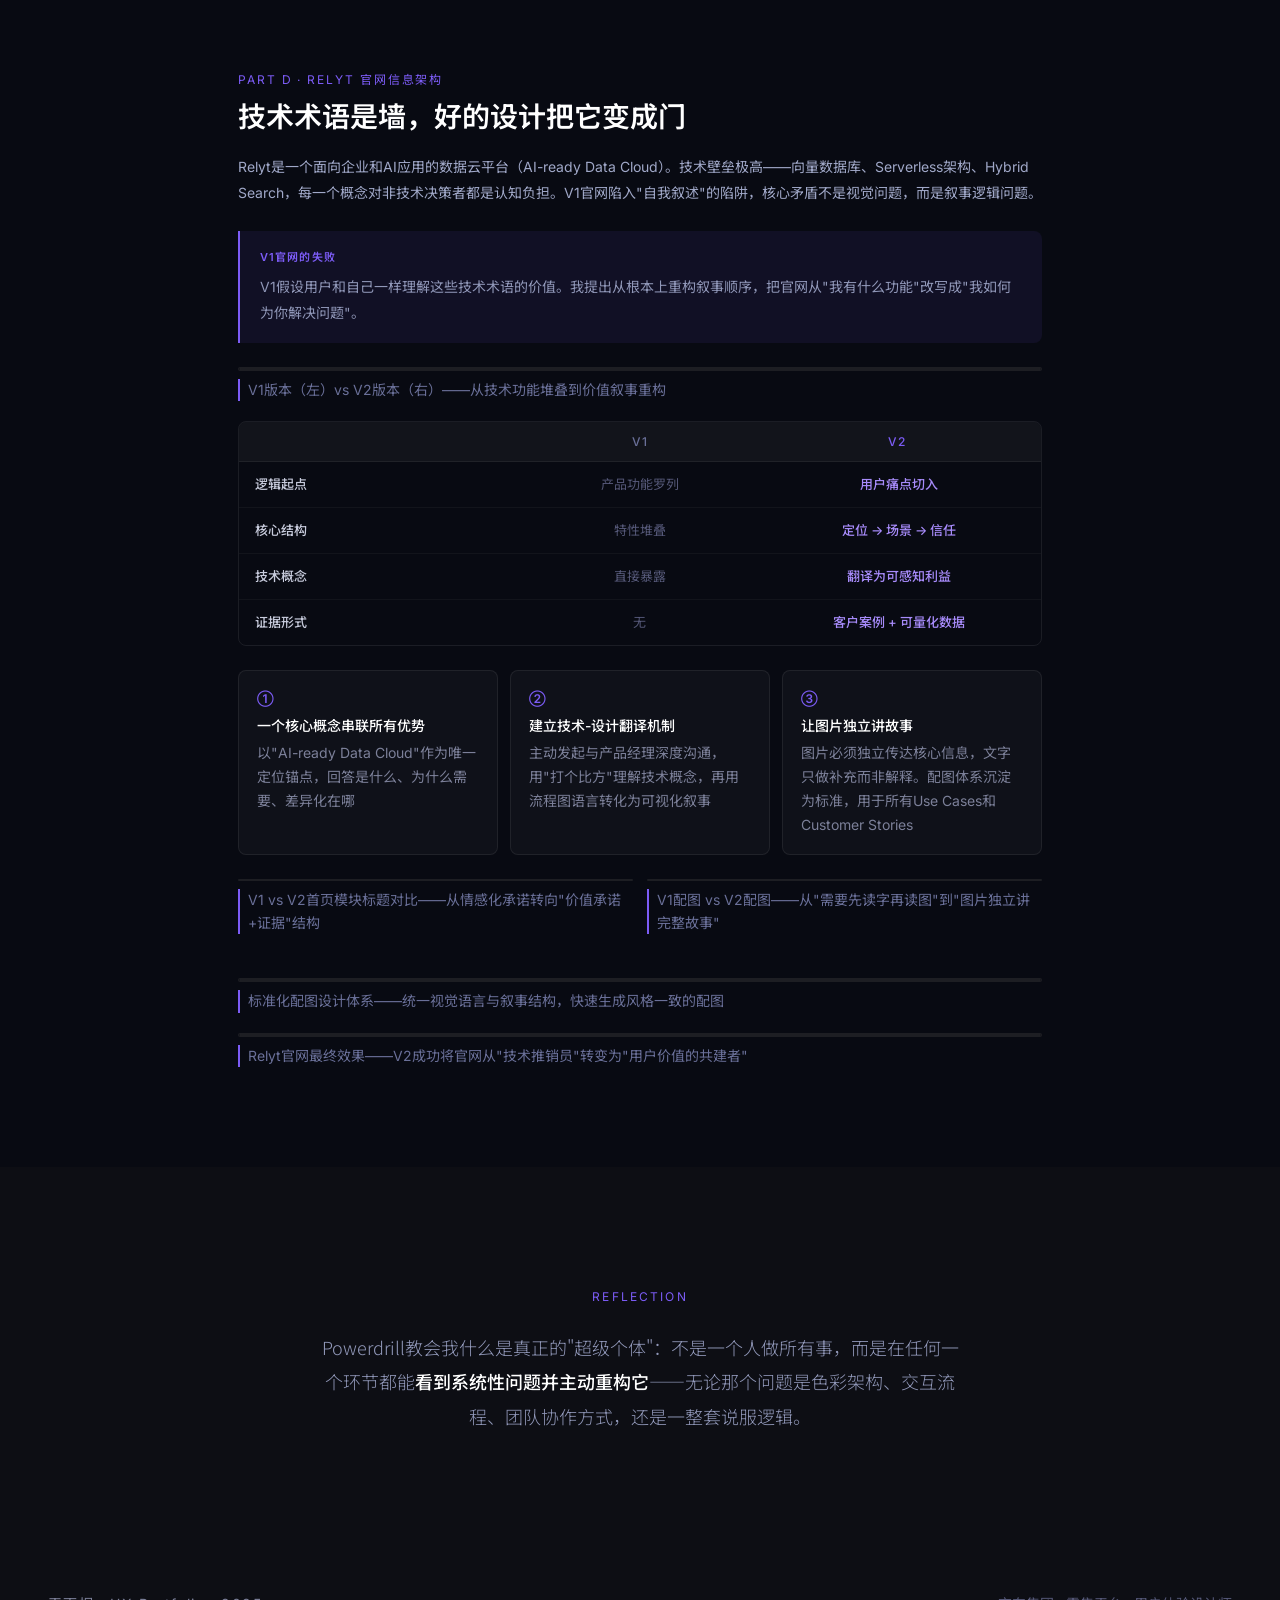
==== commit bfa84ca7: "feat: 项目标题区新增公司标签（京东/质变科技） Co-Authored-By: Claude Sonnet 4.6 <noreply@anthropic.com>" ====
--- a/index.html
+++ b/index.html
@@ -148,7 +148,7 @@
     <div class="project-header">
       <div class="project-num">02</div>
       <div class="project-meta">
-        <div class="project-label">Main Project</div>
+        <div class="project-label">Main Project <span class="project-company-tag">京东</span></div>
         <div class="project-title">PC商详 AI化改版</div>
         <div class="project-subtitle">千人千面导购体验 · 响应式自适应规范 · 进行中</div>
         <div class="project-roles">
@@ -235,7 +235,7 @@
     <div class="project-header">
       <div class="project-num">03</div>
       <div class="project-meta">
-        <div class="project-label">Project</div>
+        <div class="project-label">Project <span class="project-company-tag">京东</span></div>
         <div class="project-title">PC商详 V3.x 体验升级</div>
         <div class="project-subtitle">企业采购 · 流量分发 · 导购能力</div>
         <div class="project-roles">
@@ -362,7 +362,7 @@
     <div class="project-header">
       <div class="project-num">04</div>
       <div class="project-meta">
-        <div class="project-label">Design System</div>
+        <div class="project-label">Design System <span class="project-company-tag">京东</span></div>
         <div class="project-title">PC&APP 设计组件化</div>
         <div class="project-subtitle">115+组件 · 设计规范体系 · 效率提升</div>
         <div class="project-roles">
@@ -441,7 +441,7 @@
     <div class="project-header">
       <div class="project-num">05</div>
       <div class="project-meta">
-        <div class="project-label">AI SaaS · 初创公司 · 国际化</div>
+        <div class="project-label">AI SaaS · 初创公司 · 国际化 <span class="project-company-tag">质变科技</span></div>
         <div class="project-title">Powerdrill</div>
         <div class="project-subtitle">从0到120万用户的全链路AI产品设计</div>
         <div class="project-roles">
--- a/css/style.css
+++ b/css/style.css
@@ -142,6 +142,21 @@
   color: var(--purple);
   text-transform: uppercase;
   margin-bottom: 6px;
+  display: flex;
+  align-items: center;
+  gap: 8px;
+}
+
+.project-company-tag {
+  font-size: 11px;
+  font-weight: 500;
+  letter-spacing: 0.06em;
+  color: var(--gray400);
+  background: rgba(140,143,168,0.12);
+  border: 0.5px solid rgba(140,143,168,0.25);
+  padding: 2px 8px;
+  border-radius: 3px;
+  text-transform: none;
 }
 
 .project-title {
